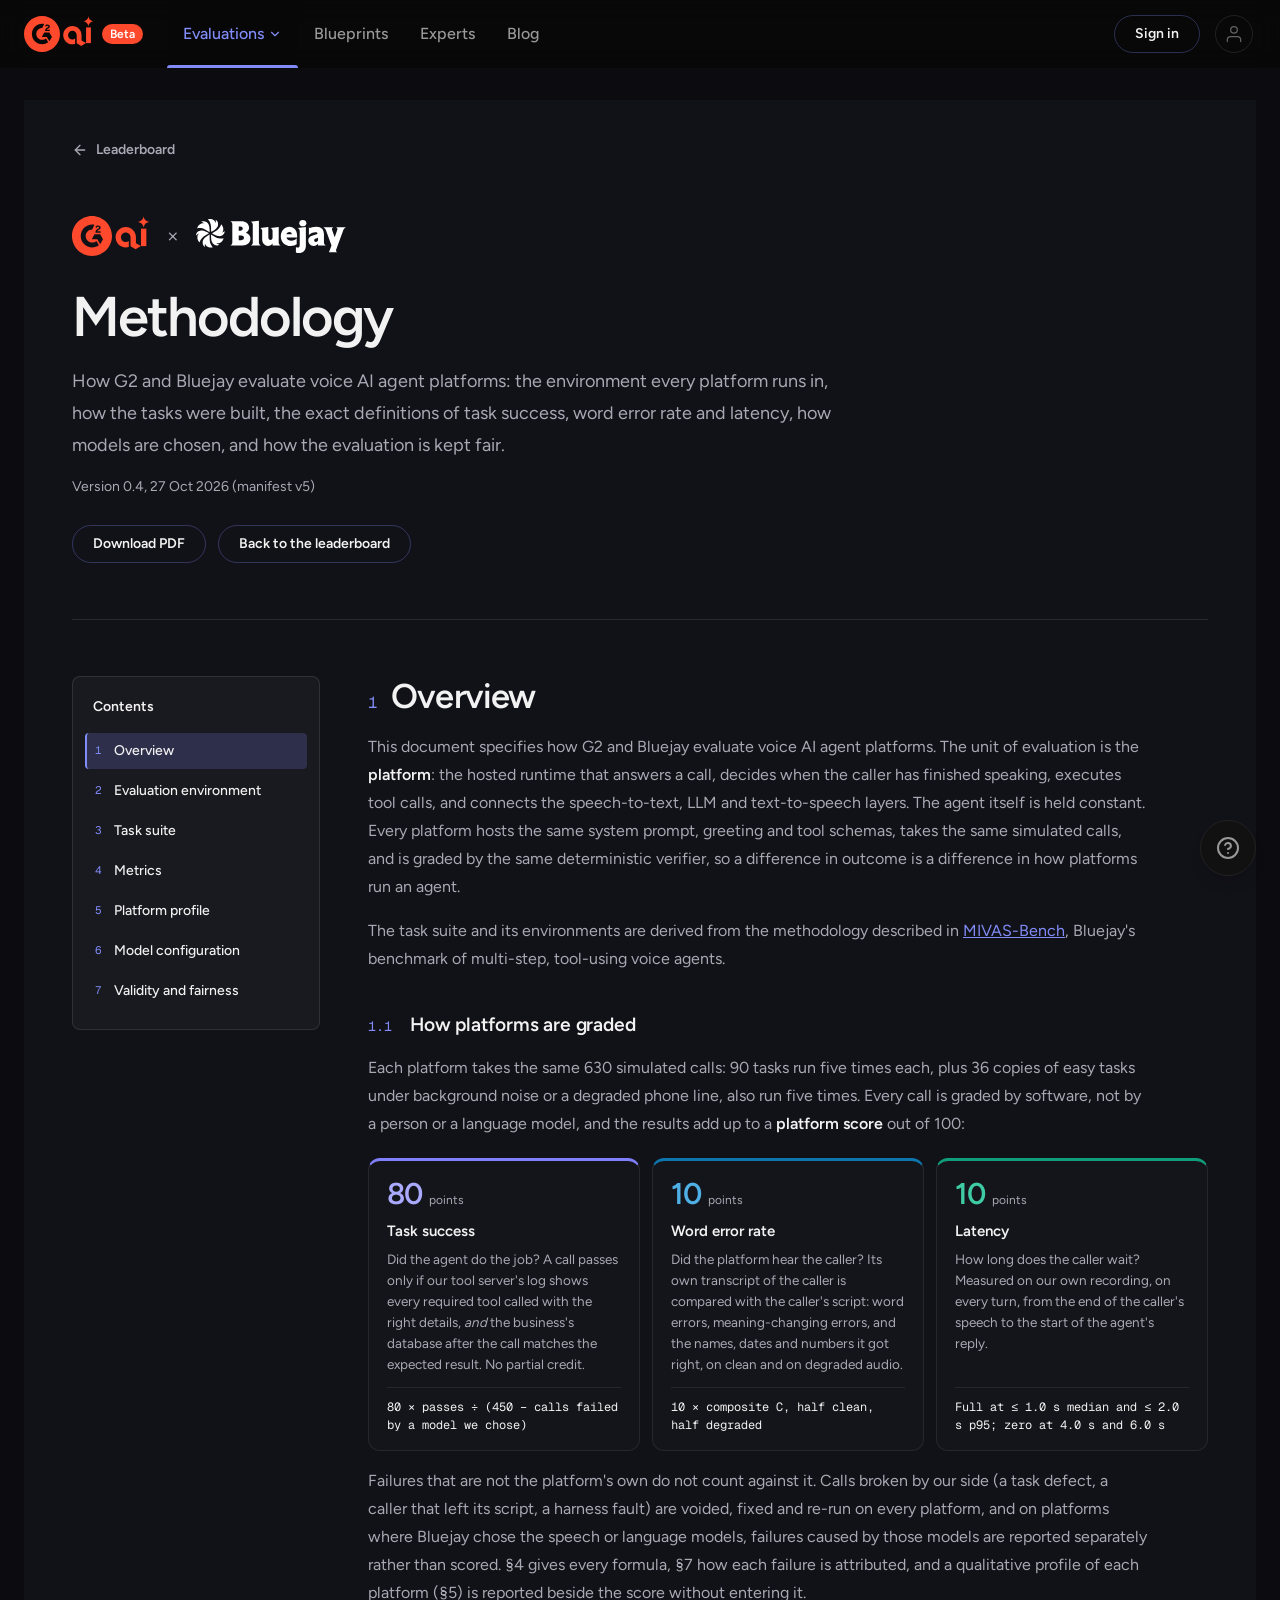
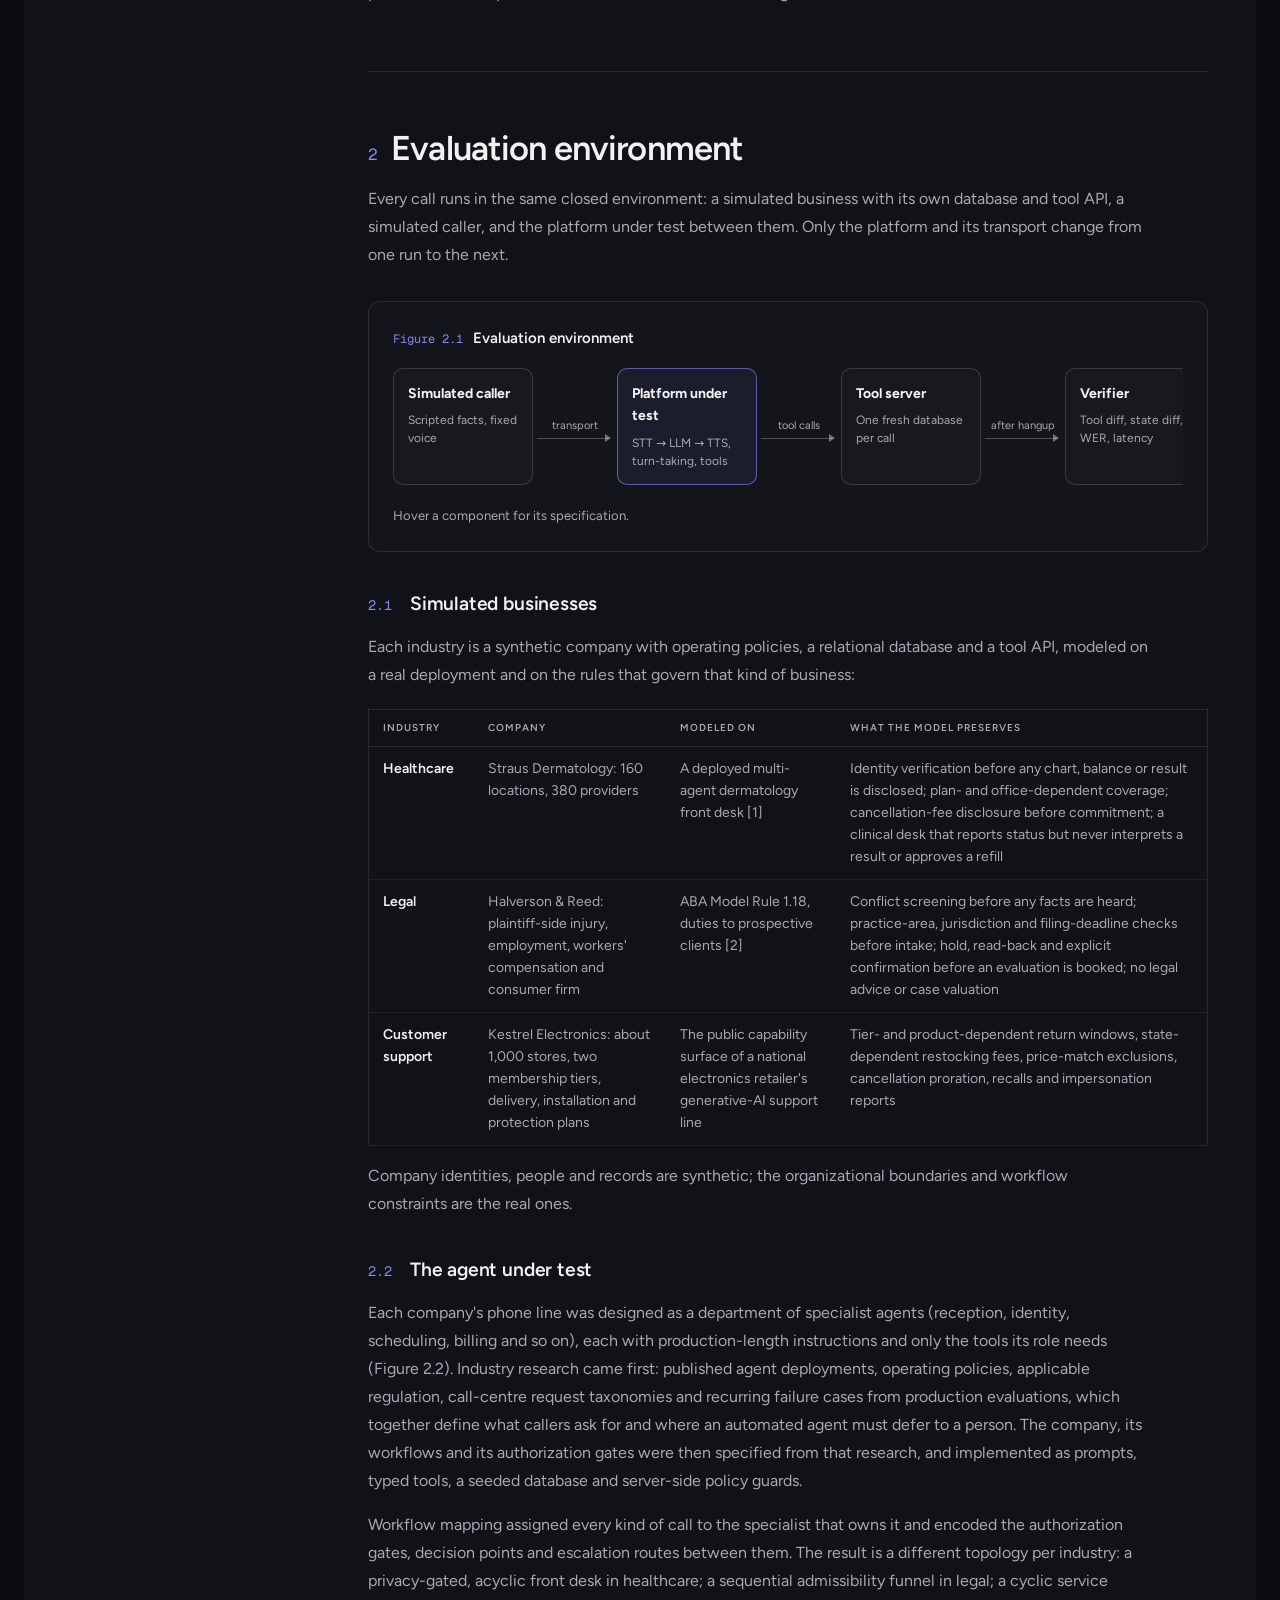
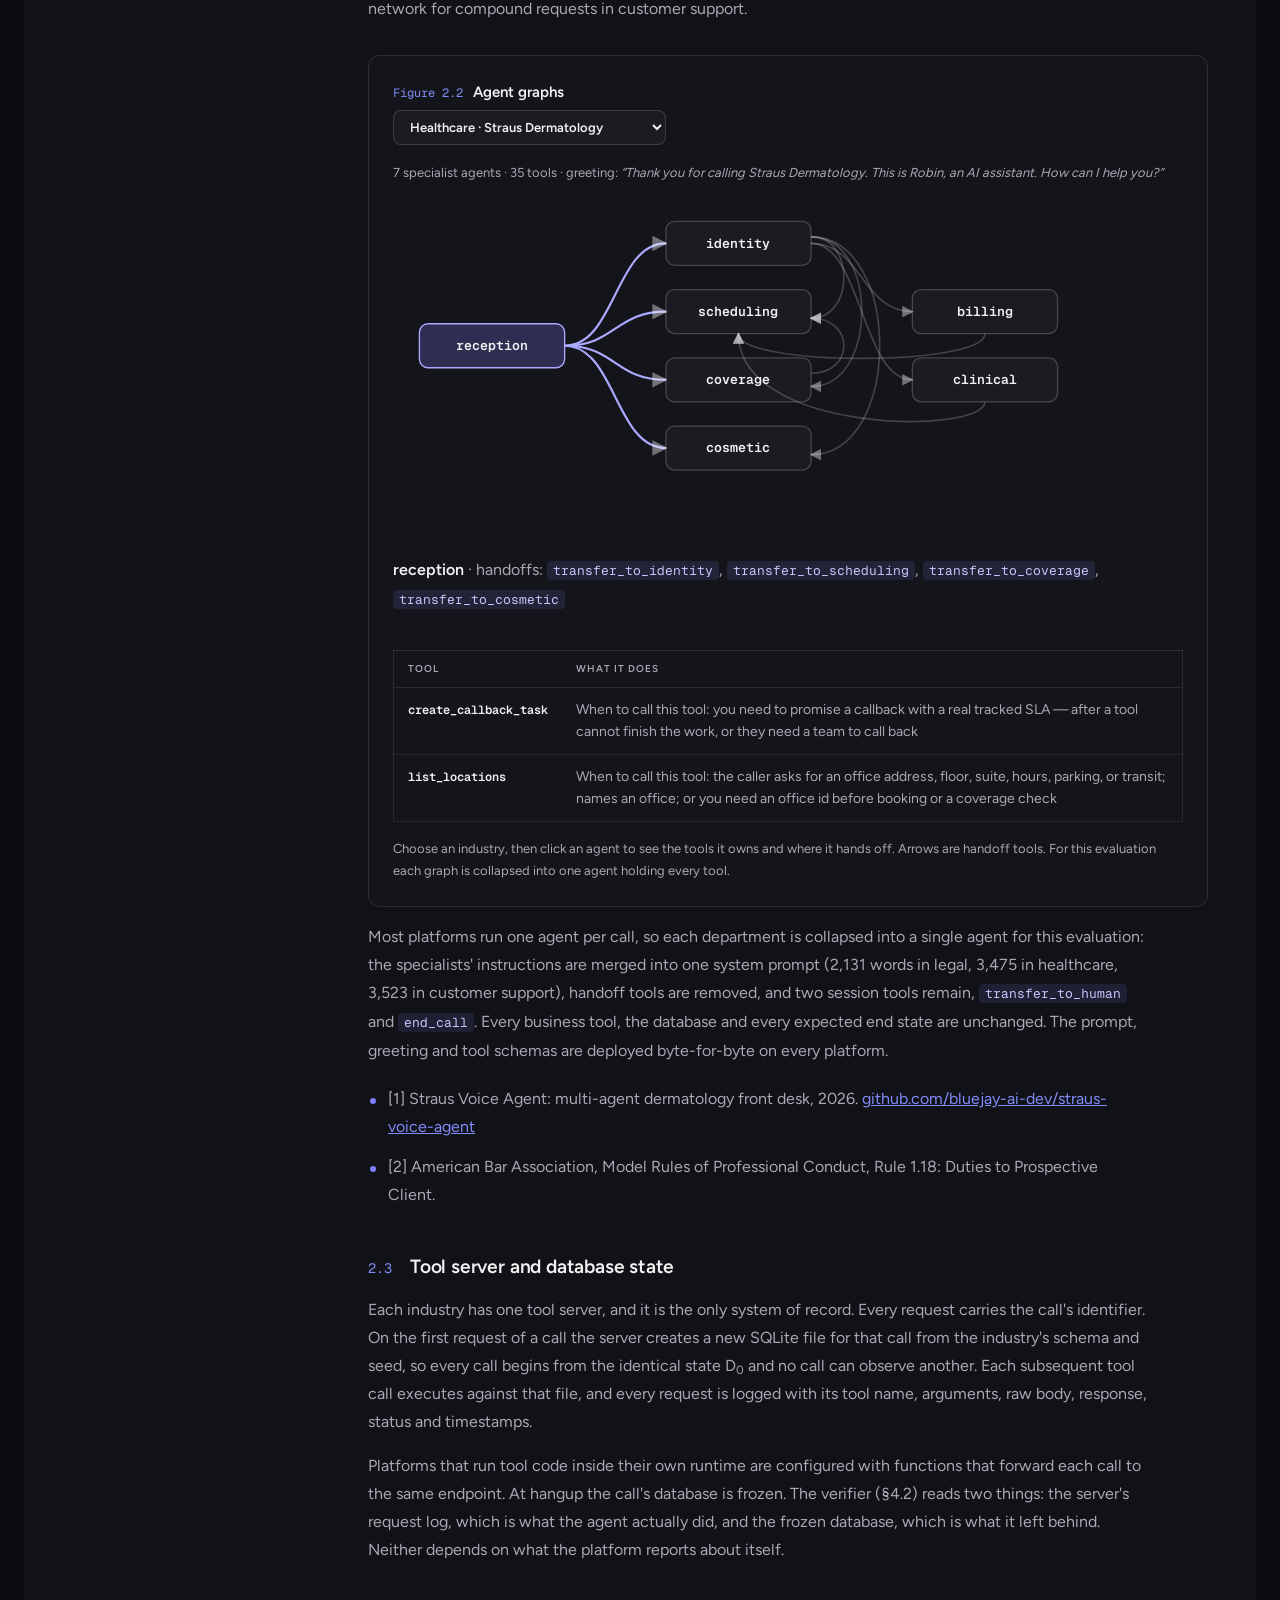
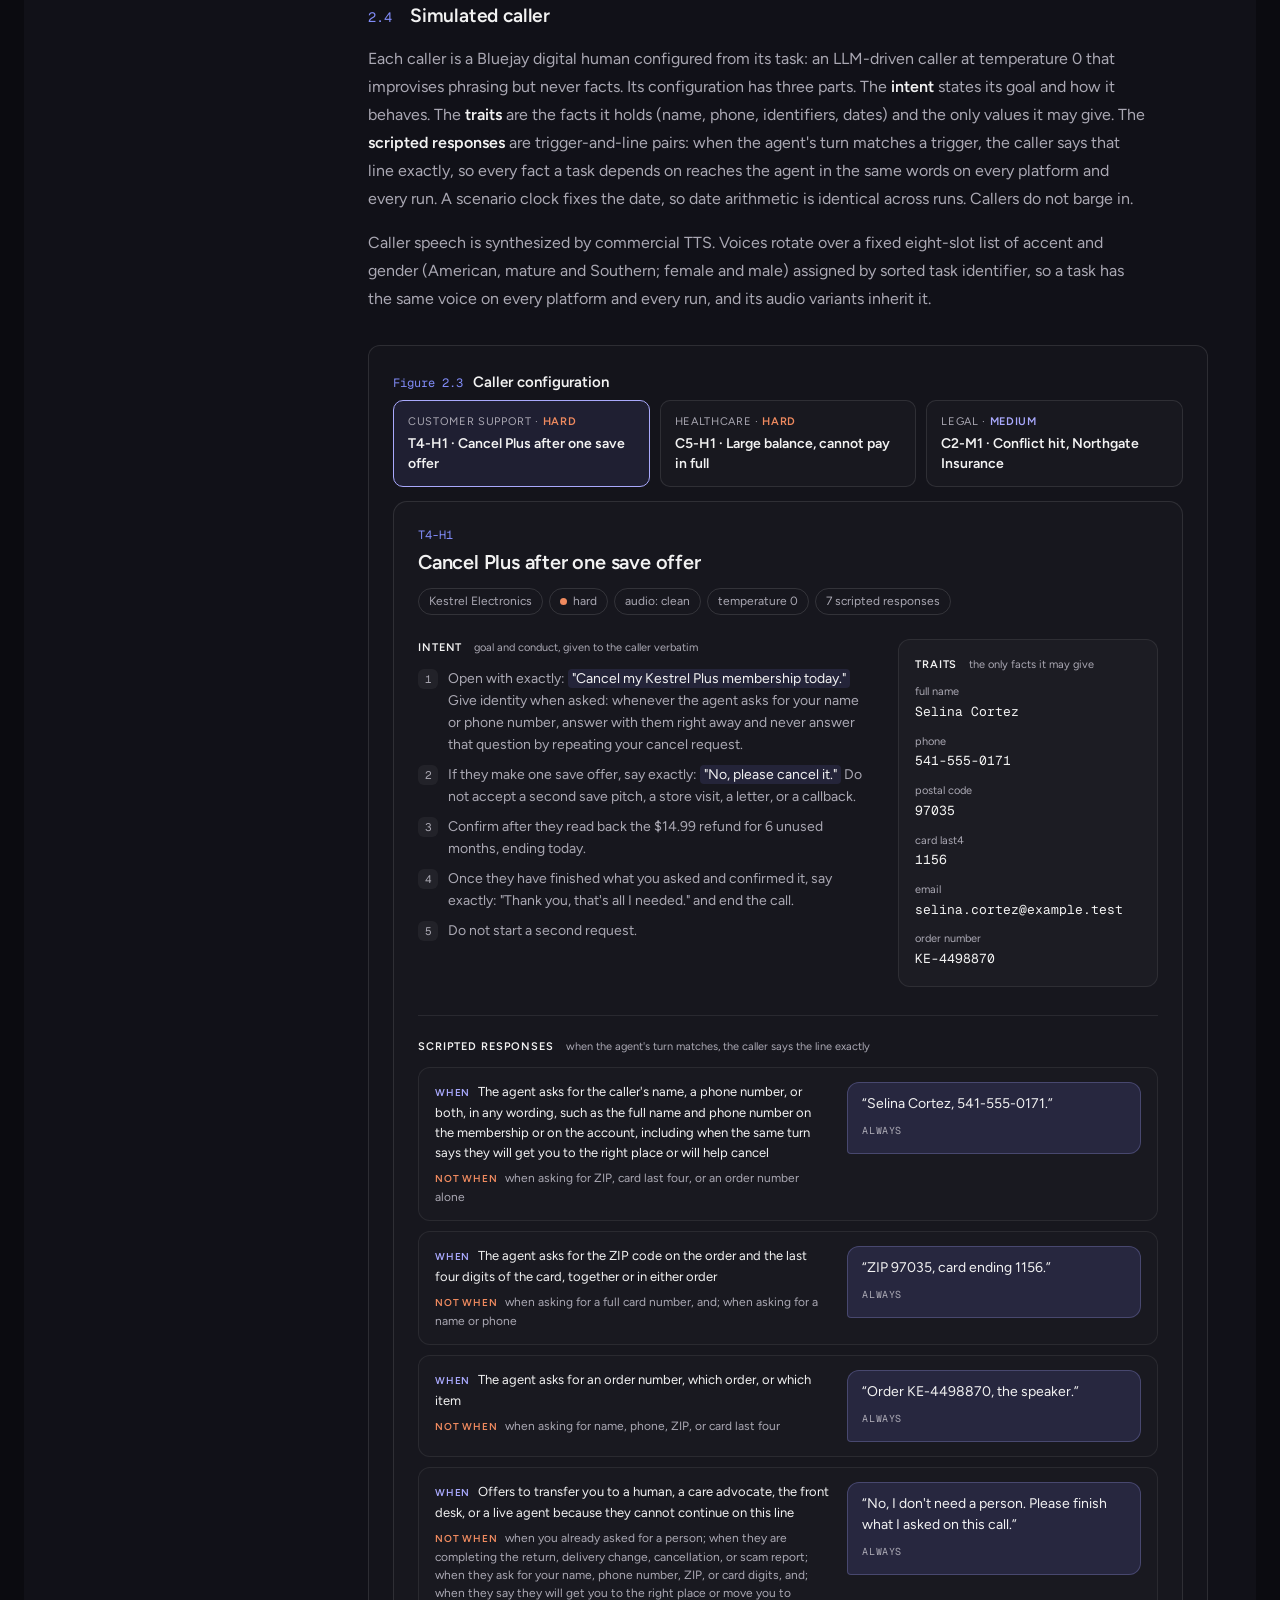
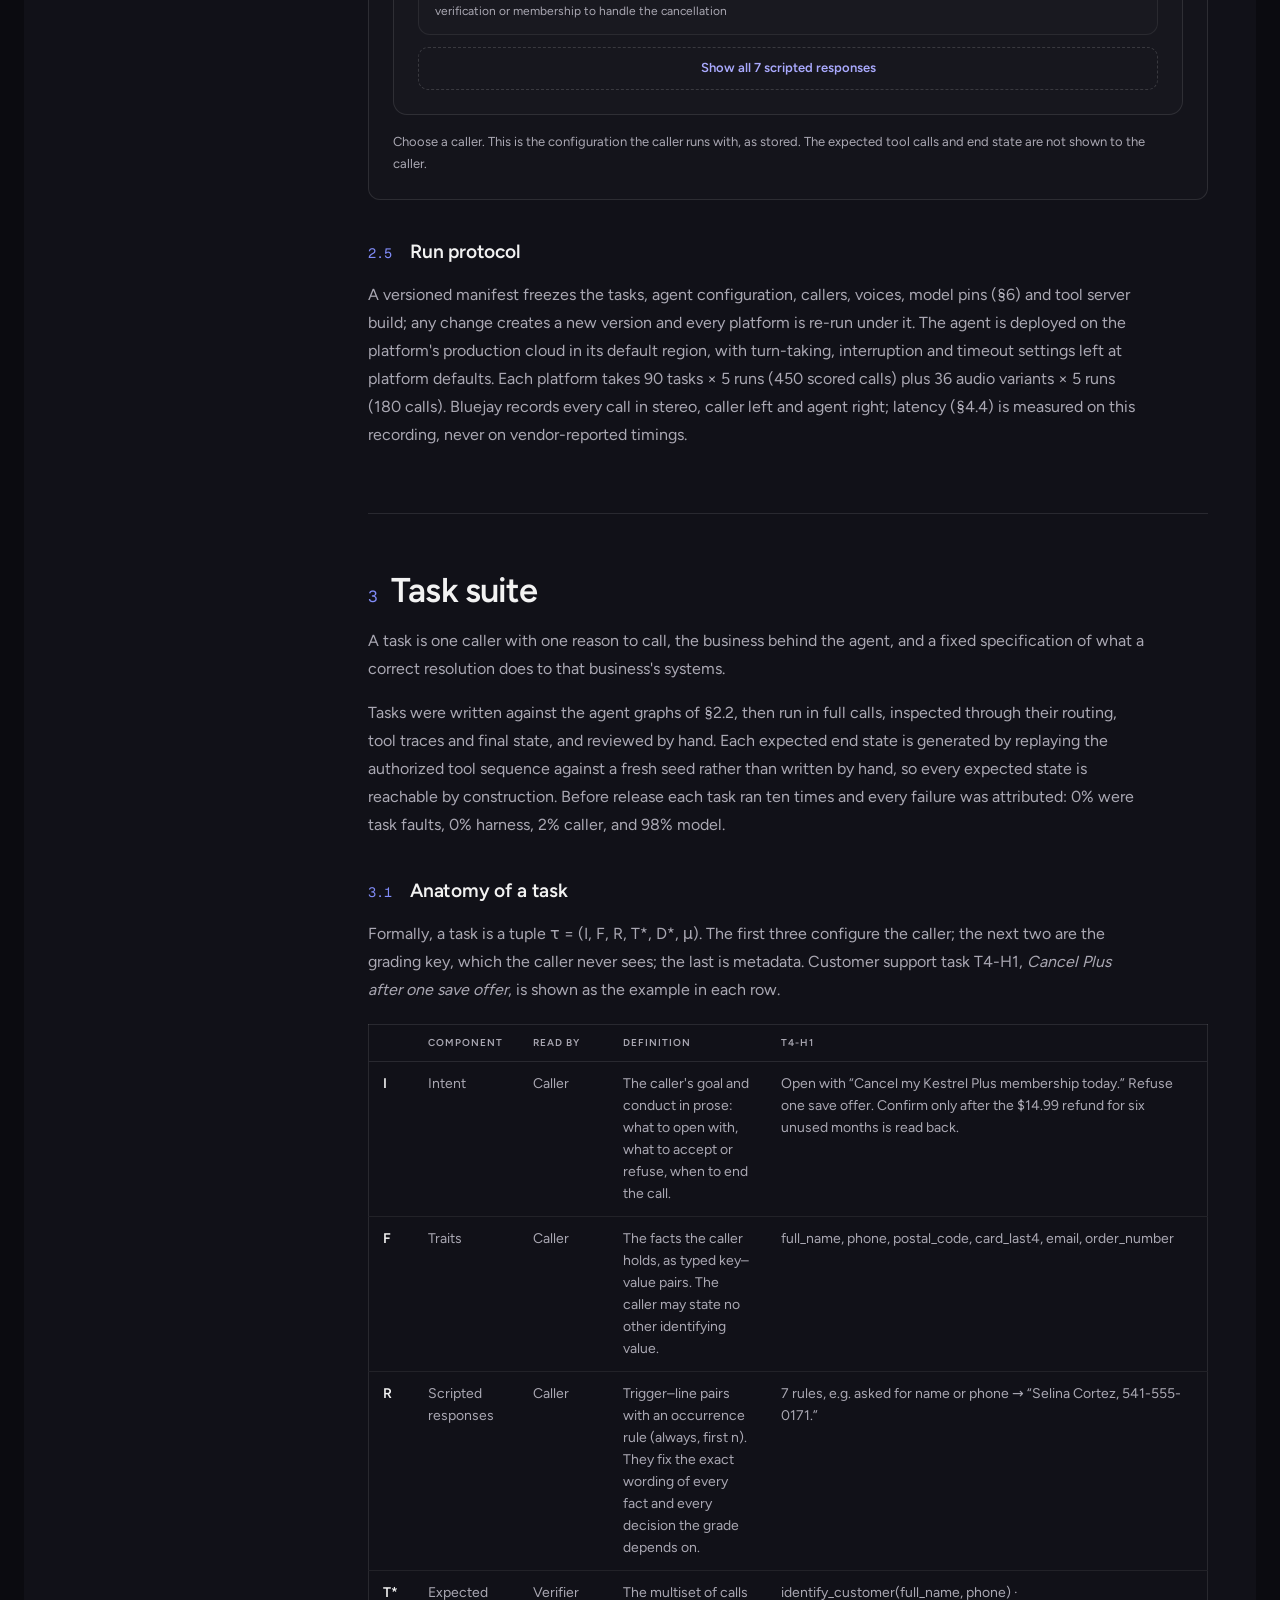
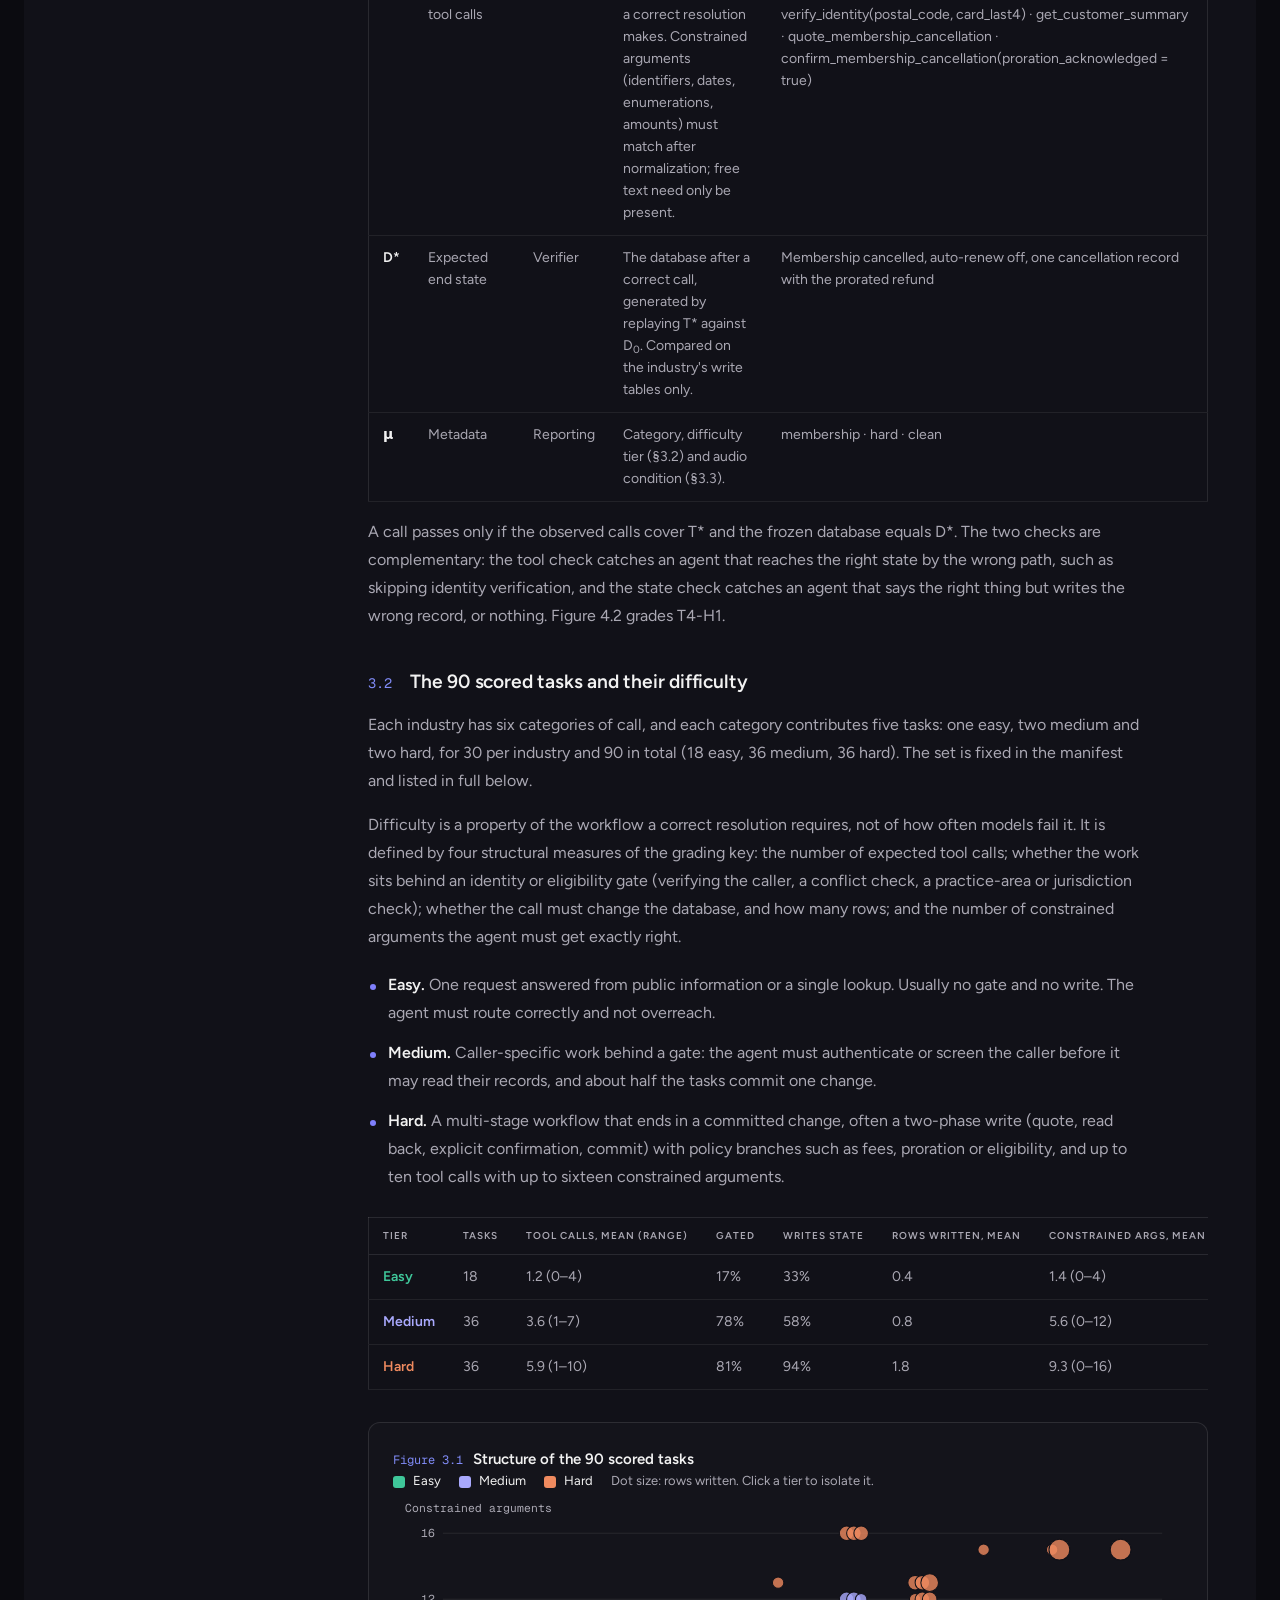
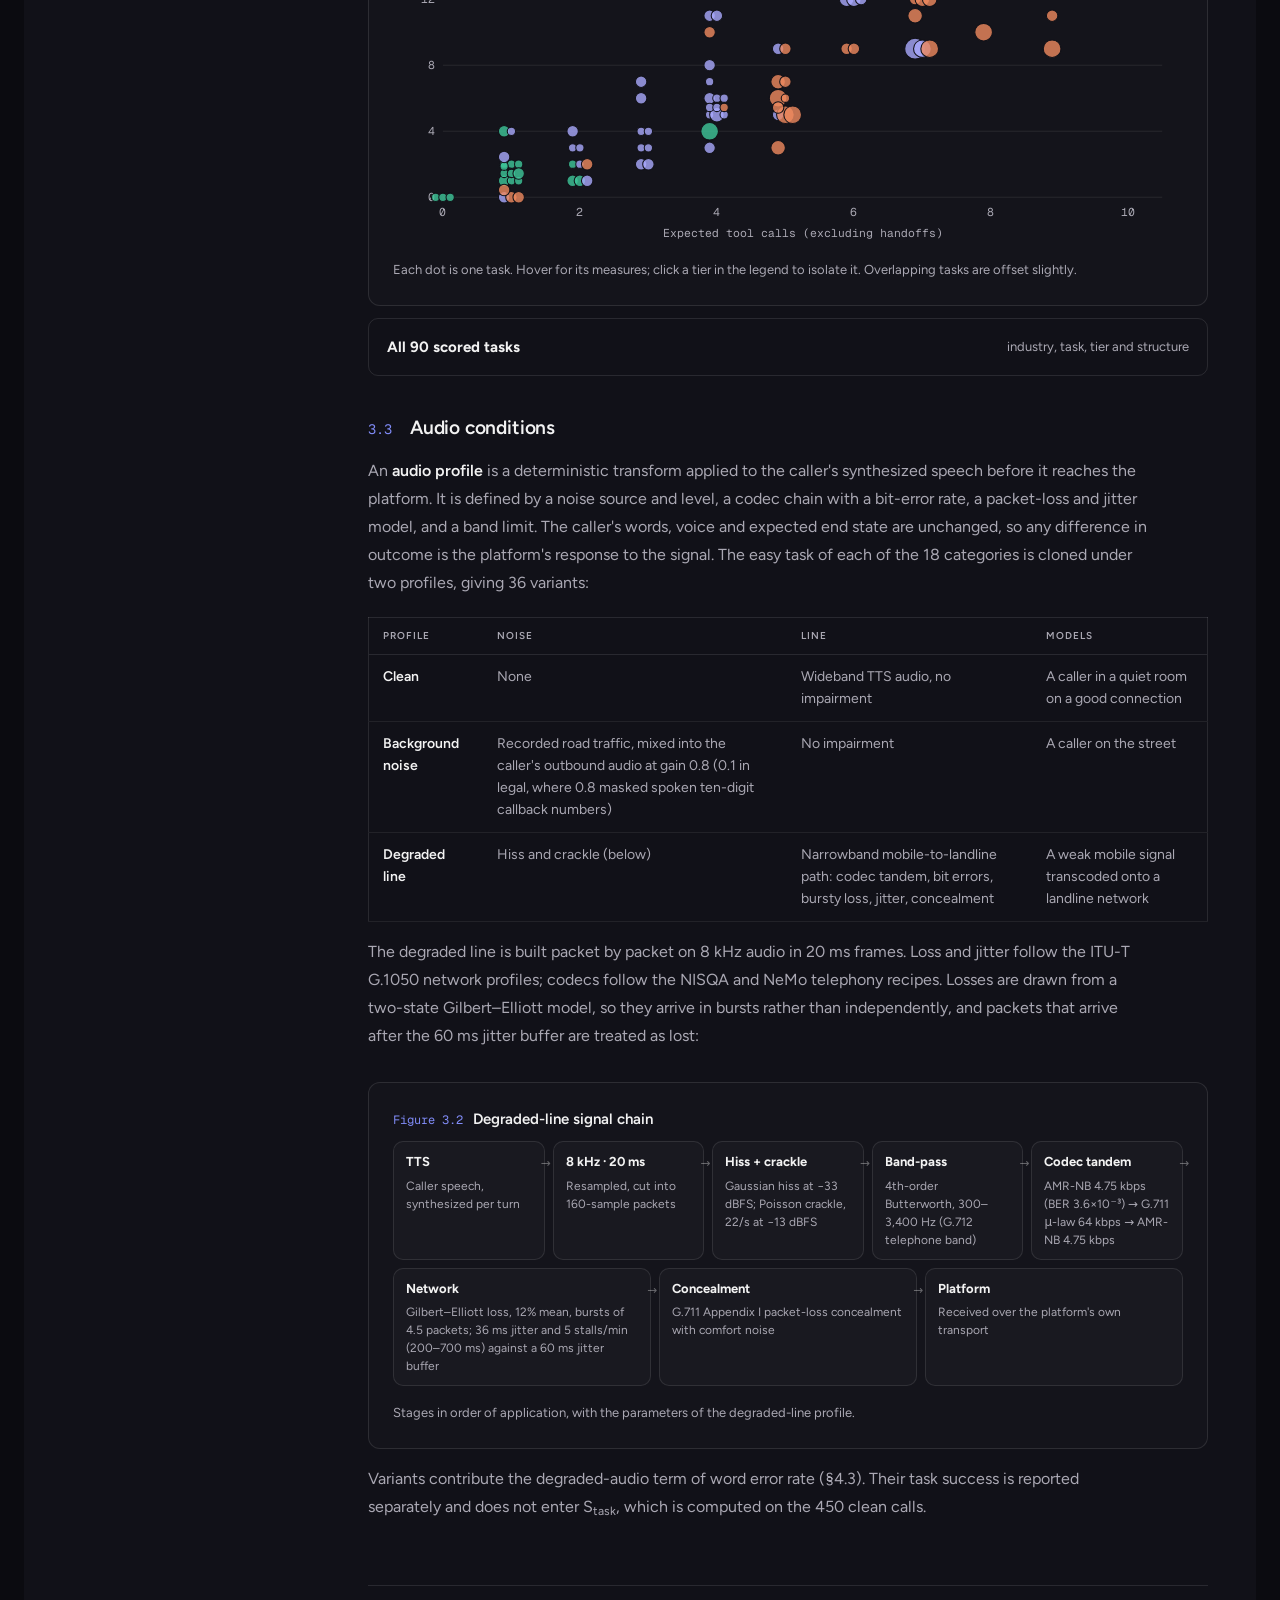
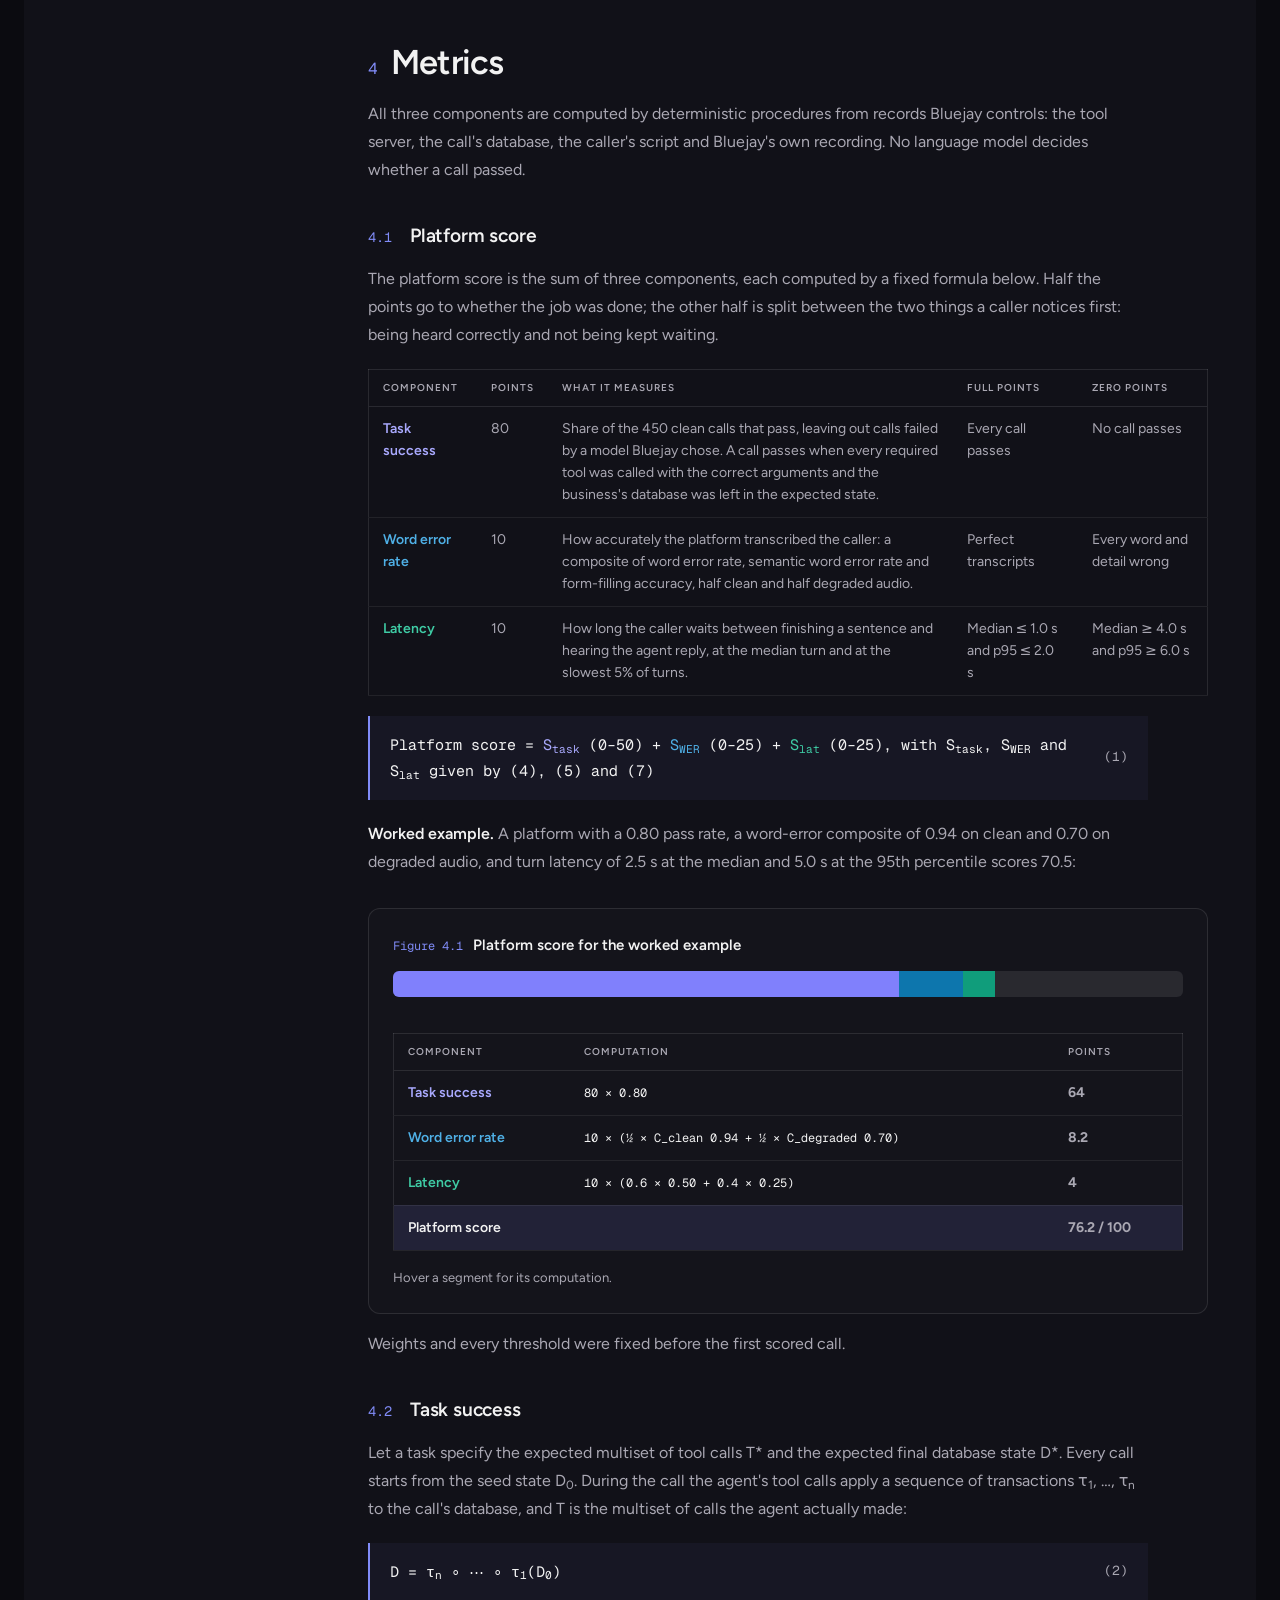
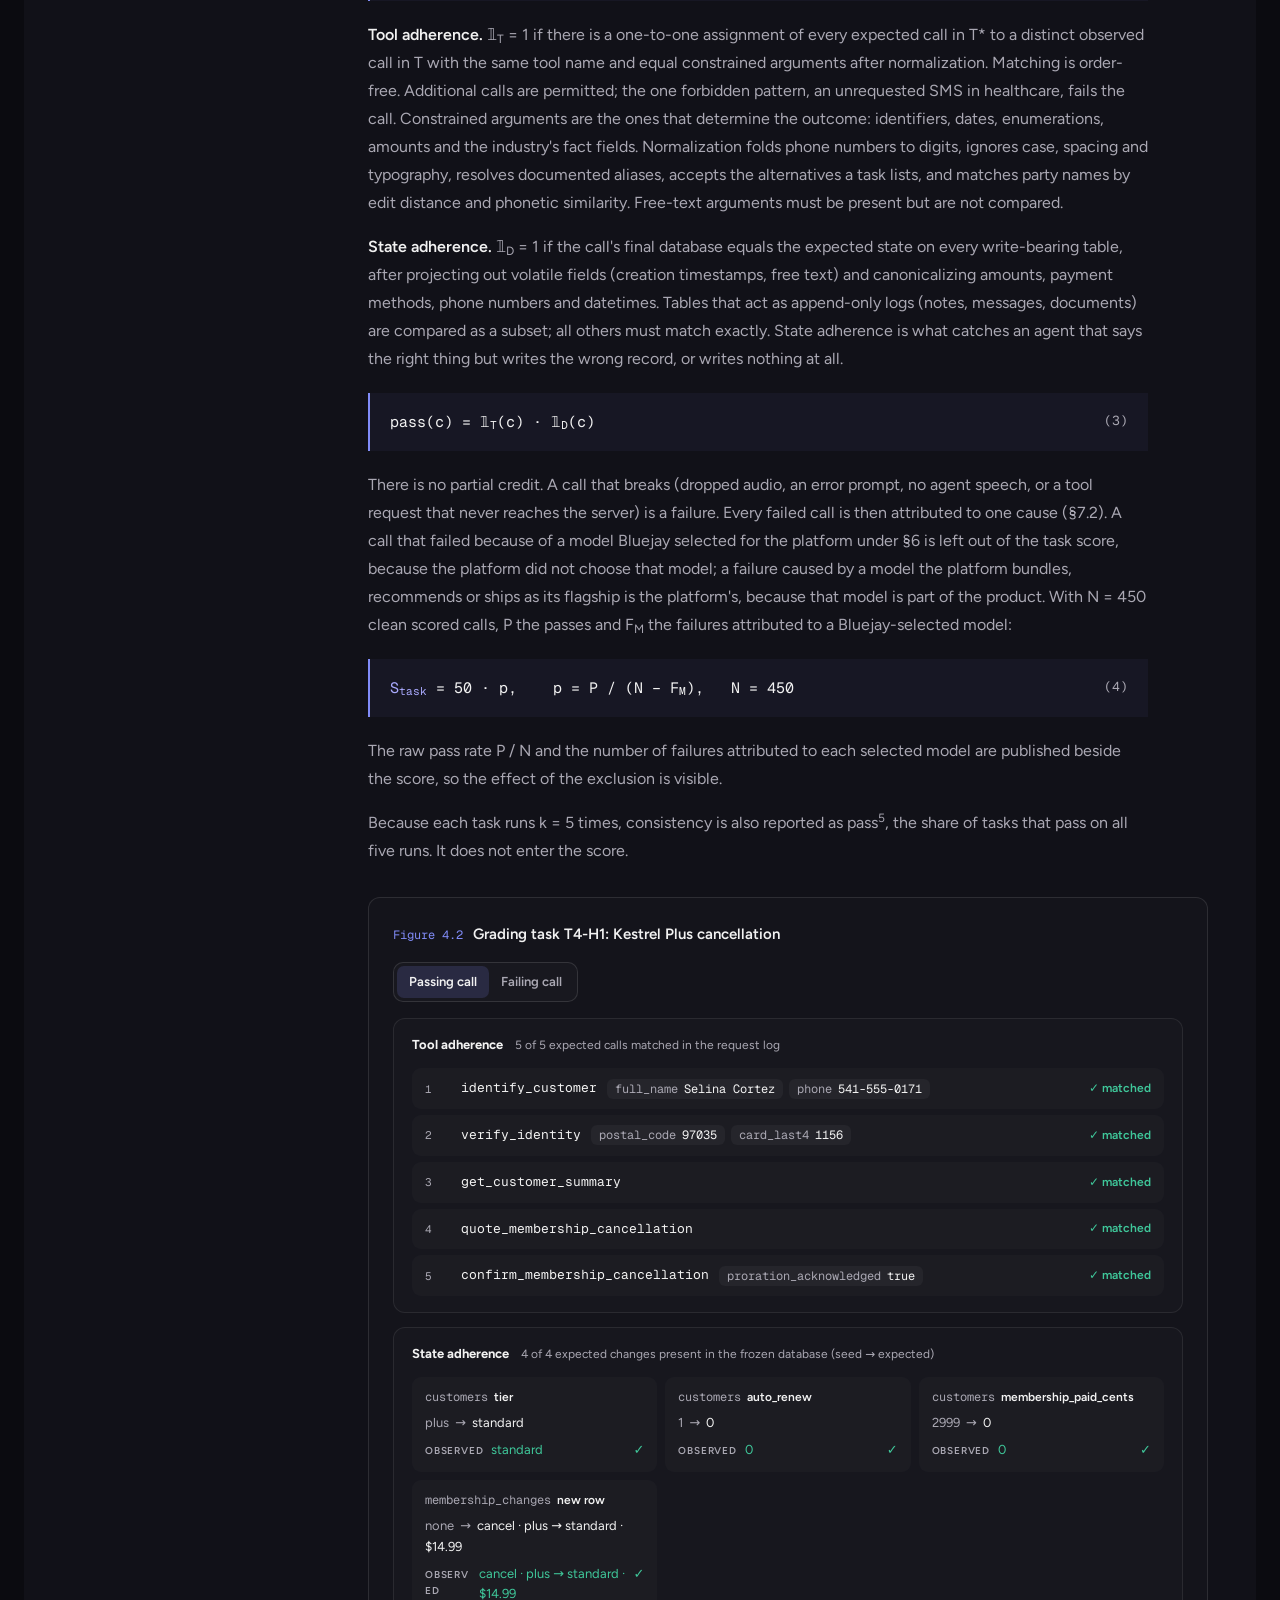
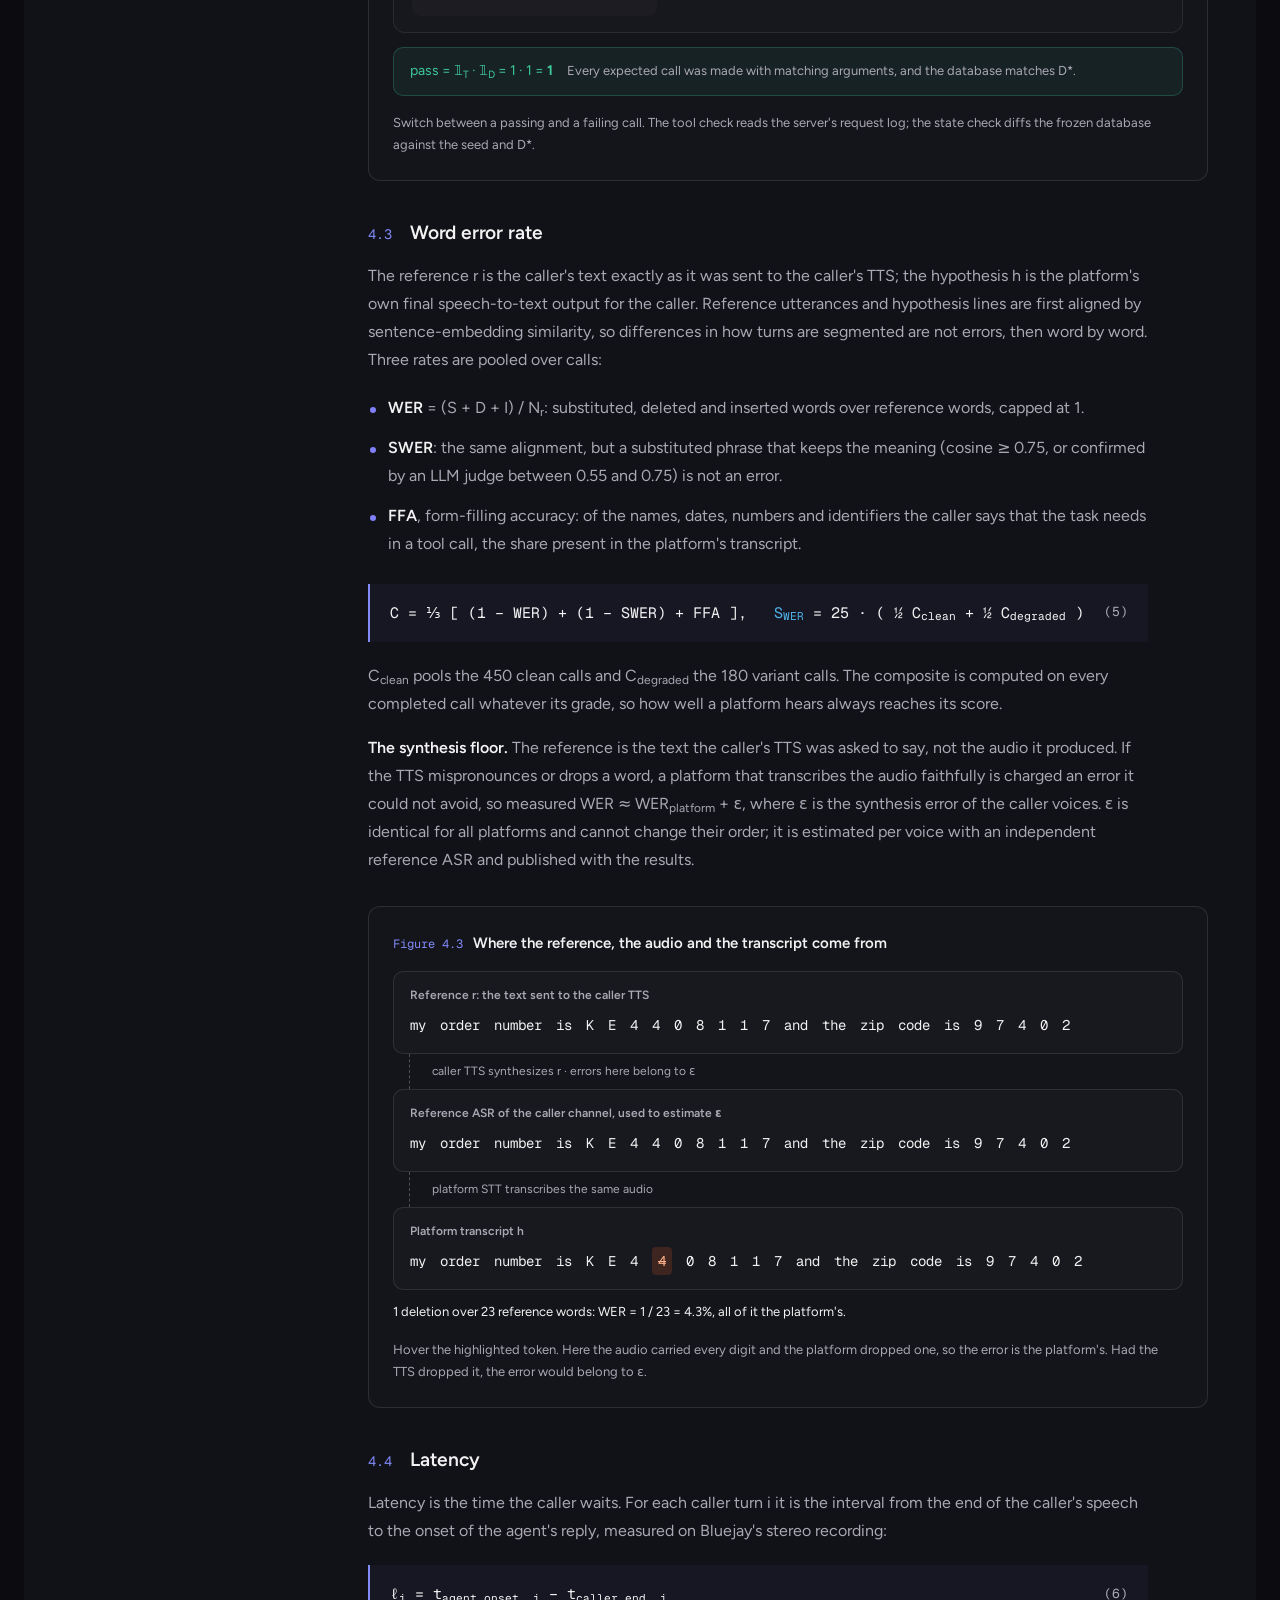
==== methodology.html @ 07916cdd "G2 voice agent leaderboard as deployed on 29 Oct 2026 Co-Authored-By: Claude Opus 5.5 <noreply@anthr" ====
<!DOCTYPE html><html lang="en" class="dark R5ZmFW_variable YRRedW_variable" style="color-scheme:dark"><head><meta charset="utf-8"/><meta name="viewport" content="width=device-width, initial-scale=1"/><title>Methodology | G2 Agent Evaluations</title><link rel="icon" href="g2-assets/favicon.svg"/><meta name="robots" content="noindex"/><link rel="stylesheet" href="css/3h83urbqxk24i.css"/><link rel="stylesheet" href="css/3wgdmxeadbddr.css"/><link rel="stylesheet" href="methodology.css"/><style>
.bj-lockup{height:22px;width:auto;display:block}
.bj-lockup-lg{height:30px;width:auto;display:block}
.bj-mark{height:18px;width:auto;display:inline-block}
.mock-val{opacity:.5}
.lb-pop{position:absolute;right:0;top:calc(100% + 8px);z-index:45;width:230px}
.hide{display:none!important}
.tbl{display:grid;align-items:start}
.acc+.acc{border-top-width:0}
.tbl > div{padding:10px 12px}
</style></head><body><header class="sticky top-0 z-50 w-full bg-g2-bg/50 backdrop-blur-md"><a href="#main-content" class="sr-only focus:not-sr-only focus:absolute focus:left-4 focus:top-3 focus:z-50 focus:rounded focus:bg-g2-surface focus:px-4 focus:py-2 focus:text-sm focus:font-medium focus:shadow-md">Skip to content</a><div data-testid="nav-container" class="grid h-[var(--site-header-height)] w-full grid-cols-[auto_minmax(0,1fr)_auto] items-center gap-2 px-4 sm:gap-3 sm:px-6"><div class="flex h-full shrink-0 items-center whitespace-nowrap"><nav aria-label="Main navigation" class="flex items-center"><a data-sp-button-label="nav_logo" aria-label="G2 home" class="flex items-center gap-2 pr-6" href="index.html"><svg xmlns="http://www.w3.org/2000/svg" viewBox="0 0 97 50" fill="var(--color-g2-logo)" aria-label="G2.AI" role="img" focusable="false" class="h-9 w-auto"><path d="M89.48,0c-.21,3.99-3.4,7.18-7.39,7.39,3.99.21,7.18,3.4,7.39,7.39.21-3.99,3.4-7.18,7.39-7.39-3.99-.21-7.18-3.4-7.39-7.39Z"></path><path d="M92.95,15.86h-6.74v21.78h6.74V15.86Z"></path><path d="M67.21,39.33c1.32,0,2.6-.2,3.8-.58v-7.52c-1.03.85-2.36,1.37-3.8,1.37-3.3,0-5.98-2.68-5.98-5.98s2.68-5.98,5.98-5.98,5.97,2.68,5.97,5.98v11.28l6.31,3.63,6.74-3.89-6.3-3.64v-7.39c0-7.02-5.69-12.71-12.71-12.71s-12.71,5.69-12.71,12.71,5.69,12.71,12.71,12.71Z"></path><path d="M25,0C11.19,0,0,11.19,0,25s11.19,25,25,25,25-11.19,25-25S38.81,0,25,0ZM29.36,20.62c0-1.1.22-2.01.66-2.72.44-.72,1.2-1.35,2.3-1.91l.5-.24c.89-.45,1.12-.84,1.12-1.3,0-.55-.48-.95-1.25-.95-.92,0-1.61.48-2.09,1.44l-1.24-1.24c.27-.58.71-1.04,1.29-1.41.59-.37,1.24-.55,1.95-.55.89,0,1.66.23,2.3.71.65.48.97,1.14.97,1.97,0,1.33-.75,2.14-2.15,2.86l-.79.4c-.84.43-1.25.8-1.37,1.47h4.27v1.77h-6.46v-.3ZM25.25,39.29c-7.89,0-14.29-6.4-14.29-14.29s6.4-14.29,14.29-14.29c.96,0,1.89.09,2.79.27l-2.79,5.85c-4.5,0-8.16,3.66-8.16,8.16s3.66,8.16,8.16,8.16c2.03,0,3.89-.75,5.32-1.98l3.09,5.36c-2.36,1.72-5.27,2.74-8.41,2.74ZM35.25,35.2l-3.53-6.12h-7.07l3.53-6.12h7.07l3.53,6.12-3.53,6.12Z"></path></svg><span class="rounded-full bg-[var(--color-g2-orange)] px-2 py-0.5 text-xs font-semibold text-white">Beta</span></a></nav><div data-testid="nav-links" class="hidden h-full items-stretch min-[1100px]:flex"><div class="relative flex h-full items-stretch"><button data-sp-button-label="nav_agents_menu_open" type="button" class="relative flex h-full items-center gap-1 px-4 text-base font-medium transition-colors bg-black/[0.05] text-g2-purple" aria-current="page" aria-controls="agents-navigation-panel" aria-expanded="false" aria-haspopup="true">Evaluations <svg xmlns="http://www.w3.org/2000/svg" width="24" height="24" viewBox="0 0 24 24" fill="none" stroke="currentColor" stroke-width="2" stroke-linecap="round" stroke-linejoin="round" class="lucide lucide-chevron-down h-3.5 w-3.5" aria-hidden="true"><path d="m6 9 6 6 6-6"></path></svg><span class="absolute inset-x-0 bottom-0 h-[3px] rounded-t-sm bg-g2-purple"></span></button><div id="agents-navigation-panel" role="group" aria-label="Evaluations navigation" class="absolute left-0 top-full z-50 w-[800px] overflow-hidden whitespace-normal rounded-b-[14px] border border-black/10 bg-white shadow-xl transition-[opacity,visibility] duration-150 ease-out motion-reduce:transition-none dark:border-white/10 dark:bg-[#17171d] invisible opacity-0"><div class="p-4"><div class="mb-2 px-2"><span class="text-xs font-semibold uppercase tracking-[0.09em] text-g2-muted">Categories</span></div><div class="grid gap-x-5 gap-y-1 sm:grid-cols-2"><div class="py-1"><a class="group flex items-start gap-3 rounded-lg px-2 py-2 hover:bg-g2-purple/[0.05]" href="https://ai.g2.com/evaluations/categories/customer-experience"><span class="inline-flex h-8 w-8 shrink-0 items-center justify-center rounded-lg bg-g2-purple/[0.07] text-g2-purple"><svg xmlns="http://www.w3.org/2000/svg" width="24" height="24" viewBox="0 0 24 24" fill="none" stroke="currentColor" stroke-width="2" stroke-linecap="round" stroke-linejoin="round" class="lucide lucide-message-circle h-4 w-4" aria-hidden="true"><path d="M2.992 16.342a2 2 0 0 1 .094 1.167l-1.065 3.29a1 1 0 0 0 1.236 1.168l3.413-.998a2 2 0 0 1 1.099.092 10 10 0 1 0-4.777-4.719"></path></svg></span><span class="min-w-0 flex-1"><span class="block text-[15px] font-semibold text-g2-dark">Customer Experience AI Agent</span><span class="mt-0.5 block text-[13px] leading-[18px] text-g2-muted">Customer support and service</span></span><svg xmlns="http://www.w3.org/2000/svg" width="24" height="24" viewBox="0 0 24 24" fill="none" stroke="currentColor" stroke-width="2" stroke-linecap="round" stroke-linejoin="round" class="lucide lucide-arrow-up-right mt-2 h-3.5 w-3.5 shrink-0 text-g2-muted" aria-hidden="true"><path d="M7 7h10v10"></path><path d="M7 17 17 7"></path></svg></a><div class="ml-12 flex flex-wrap items-center gap-x-4 text-[13px]"><a class="inline-flex min-h-8 items-center font-medium text-g2-purple hover:underline" href="https://ai.g2.com/build-notes?category=insights&amp;tag=customer-experience">Insights <span class="ml-1 font-normal">(<!-- -->2<!-- -->)</span></a><a class="inline-flex min-h-8 items-center font-medium text-g2-purple hover:underline" href="https://ai.g2.com/evaluations/methodology">Methodology</a></div></div><div class="py-1"><a class="group flex items-start gap-3 rounded-lg px-2 py-2 hover:bg-g2-purple/[0.05]" href="https://ai.g2.com/evaluations/categories/ai-sdr"><span class="inline-flex h-8 w-8 shrink-0 items-center justify-center rounded-lg bg-g2-purple/[0.07] text-g2-purple"><svg xmlns="http://www.w3.org/2000/svg" width="24" height="24" viewBox="0 0 24 24" fill="none" stroke="currentColor" stroke-width="2" stroke-linecap="round" stroke-linejoin="round" class="lucide lucide-briefcase-business h-4 w-4" aria-hidden="true"><path d="M12 12h.01"></path><path d="M16 6V4a2 2 0 0 0-2-2h-4a2 2 0 0 0-2 2v2"></path><path d="M22 13a18.15 18.15 0 0 1-20 0"></path><rect width="20" height="14" x="2" y="6" rx="2"></rect></svg></span><span class="min-w-0 flex-1"><span class="block text-[15px] font-semibold text-g2-dark">AI SDR</span><span class="mt-0.5 block text-[13px] leading-[18px] text-g2-muted">Prospecting, outreach, and meeting booking</span></span><svg xmlns="http://www.w3.org/2000/svg" width="24" height="24" viewBox="0 0 24 24" fill="none" stroke="currentColor" stroke-width="2" stroke-linecap="round" stroke-linejoin="round" class="lucide lucide-arrow-up-right mt-2 h-3.5 w-3.5 shrink-0 text-g2-muted" aria-hidden="true"><path d="M7 7h10v10"></path><path d="M7 17 17 7"></path></svg></a></div><div class="py-1"><a class="group flex items-start gap-3 rounded-lg px-2 py-2 hover:bg-g2-purple/[0.05]" href="https://ai.g2.com/evaluations/categories/marketing"><span class="inline-flex h-8 w-8 shrink-0 items-center justify-center rounded-lg bg-g2-purple/[0.07] text-g2-purple"><svg xmlns="http://www.w3.org/2000/svg" width="24" height="24" viewBox="0 0 24 24" fill="none" stroke="currentColor" stroke-width="2" stroke-linecap="round" stroke-linejoin="round" class="lucide lucide-megaphone h-4 w-4" aria-hidden="true"><path d="M11 6a13 13 0 0 0 8.4-2.8A1 1 0 0 1 21 4v12a1 1 0 0 1-1.6.8A13 13 0 0 0 11 14H5a2 2 0 0 1-2-2V8a2 2 0 0 1 2-2z"></path><path d="M6 14a12 12 0 0 0 2.4 7.2 2 2 0 0 0 3.2-2.4A8 8 0 0 1 10 14"></path><path d="M8 6v8"></path></svg></span><span class="min-w-0 flex-1"><span class="block text-[15px] font-semibold text-g2-dark">Marketing AI Agent</span><span class="mt-0.5 block text-[13px] leading-[18px] text-g2-muted">Campaigns, content, and optimization</span></span><svg xmlns="http://www.w3.org/2000/svg" width="24" height="24" viewBox="0 0 24 24" fill="none" stroke="currentColor" stroke-width="2" stroke-linecap="round" stroke-linejoin="round" class="lucide lucide-arrow-up-right mt-2 h-3.5 w-3.5 shrink-0 text-g2-muted" aria-hidden="true"><path d="M7 7h10v10"></path><path d="M7 17 17 7"></path></svg></a></div><div class="py-1"><a class="group flex items-start gap-3 rounded-lg px-2 py-2 hover:bg-g2-purple/[0.05]" href="https://ai.g2.com/evaluations/categories/legal"><span class="inline-flex h-8 w-8 shrink-0 items-center justify-center rounded-lg bg-g2-purple/[0.07] text-g2-purple"><svg xmlns="http://www.w3.org/2000/svg" width="24" height="24" viewBox="0 0 24 24" fill="none" stroke="currentColor" stroke-width="2" stroke-linecap="round" stroke-linejoin="round" class="lucide lucide-scale h-4 w-4" aria-hidden="true"><path d="M12 3v18"></path><path d="m19 8 3 8a5 5 0 0 1-6 0zV7"></path><path d="M3 7h1a17 17 0 0 0 8-2 17 17 0 0 0 8 2h1"></path><path d="m5 8 3 8a5 5 0 0 1-6 0zV7"></path><path d="M7 21h10"></path></svg></span><span class="min-w-0 flex-1"><span class="block text-[15px] font-semibold text-g2-dark">AI Legal</span><span class="mt-0.5 block text-[13px] leading-[18px] text-g2-muted">Legal research, drafting, and review</span></span><svg xmlns="http://www.w3.org/2000/svg" width="24" height="24" viewBox="0 0 24 24" fill="none" stroke="currentColor" stroke-width="2" stroke-linecap="round" stroke-linejoin="round" class="lucide lucide-arrow-up-right mt-2 h-3.5 w-3.5 shrink-0 text-g2-muted" aria-hidden="true"><path d="M7 7h10v10"></path><path d="M7 17 17 7"></path></svg></a></div><div class="py-1"><a class="group flex items-start gap-3 rounded-lg px-2 py-2 hover:bg-g2-purple/[0.05]" href="https://ai.g2.com/evaluations/categories/recruiting"><span class="inline-flex h-8 w-8 shrink-0 items-center justify-center rounded-lg bg-g2-purple/[0.07] text-g2-purple"><svg xmlns="http://www.w3.org/2000/svg" width="24" height="24" viewBox="0 0 24 24" fill="none" stroke="currentColor" stroke-width="2" stroke-linecap="round" stroke-linejoin="round" class="lucide lucide-search-check h-4 w-4" aria-hidden="true"><path d="m8 11 2 2 4-4"></path><circle cx="11" cy="11" r="8"></circle><path d="m21 21-4.3-4.3"></path></svg></span><span class="min-w-0 flex-1"><span class="block text-[15px] font-semibold text-g2-dark">Recruiting AI Agent</span><span class="mt-0.5 block text-[13px] leading-[18px] text-g2-muted">Sourcing, screening, and hiring workflows</span></span><svg xmlns="http://www.w3.org/2000/svg" width="24" height="24" viewBox="0 0 24 24" fill="none" stroke="currentColor" stroke-width="2" stroke-linecap="round" stroke-linejoin="round" class="lucide lucide-arrow-up-right mt-2 h-3.5 w-3.5 shrink-0 text-g2-muted" aria-hidden="true"><path d="M7 7h10v10"></path><path d="M7 17 17 7"></path></svg></a></div><div class="py-1"><a class="group flex items-start gap-3 rounded-lg px-2 py-2 hover:bg-g2-purple/[0.05]" href="https://ai.g2.com/evaluations/categories/voice"><span class="inline-flex h-8 w-8 shrink-0 items-center justify-center rounded-lg bg-g2-purple/[0.07] text-g2-purple"><svg xmlns="http://www.w3.org/2000/svg" width="24" height="24" viewBox="0 0 24 24" fill="none" stroke="currentColor" stroke-width="2" stroke-linecap="round" stroke-linejoin="round" class="lucide lucide-mic-vocal h-4 w-4" aria-hidden="true"><path d="m11 7.601-5.994 8.19a1 1 0 0 0 .1 1.298l.817.818a1 1 0 0 0 1.314.087L15.09 12"></path><path d="M16.5 21.174C15.5 20.5 14.372 20 13 20c-2.058 0-3.928 2.356-6 2-2.072-.356-2.775-3.369-1.5-4.5"></path><circle cx="16" cy="7" r="5"></circle></svg></span><span class="min-w-0 flex-1"><span class="block text-[15px] font-semibold text-g2-dark">Voice AI Agent</span><span class="mt-0.5 block text-[13px] leading-[18px] text-g2-muted">Autonomous phone conversations</span></span><svg xmlns="http://www.w3.org/2000/svg" width="24" height="24" viewBox="0 0 24 24" fill="none" stroke="currentColor" stroke-width="2" stroke-linecap="round" stroke-linejoin="round" class="lucide lucide-arrow-up-right mt-2 h-3.5 w-3.5 shrink-0 text-g2-muted" aria-hidden="true"><path d="M7 7h10v10"></path><path d="M7 17 17 7"></path></svg></a></div><div class="py-1"><a class="group flex items-start gap-3 rounded-lg px-2 py-2 hover:bg-g2-purple/[0.05]" href="https://ai.g2.com/evaluations/categories/security"><span class="inline-flex h-8 w-8 shrink-0 items-center justify-center rounded-lg bg-g2-purple/[0.07] text-g2-purple"><svg xmlns="http://www.w3.org/2000/svg" width="24" height="24" viewBox="0 0 24 24" fill="none" stroke="currentColor" stroke-width="2" stroke-linecap="round" stroke-linejoin="round" class="lucide lucide-shield-check h-4 w-4" aria-hidden="true"><path d="M20 13c0 5-3.5 7.5-7.66 8.95a1 1 0 0 1-.67-.01C7.5 20.5 4 18 4 13V6a1 1 0 0 1 1-1c2 0 4.5-1.2 6.24-2.72a1.17 1.17 0 0 1 1.52 0C14.51 3.81 17 5 19 5a1 1 0 0 1 1 1z"></path><path d="m9 12 2 2 4-4"></path></svg></span><span class="min-w-0 flex-1"><span class="block text-[15px] font-semibold text-g2-dark">Security AI Agent</span><span class="mt-0.5 block text-[13px] leading-[18px] text-g2-muted">Security investigation and response</span></span><svg xmlns="http://www.w3.org/2000/svg" width="24" height="24" viewBox="0 0 24 24" fill="none" stroke="currentColor" stroke-width="2" stroke-linecap="round" stroke-linejoin="round" class="lucide lucide-arrow-up-right mt-2 h-3.5 w-3.5 shrink-0 text-g2-muted" aria-hidden="true"><path d="M7 7h10v10"></path><path d="M7 17 17 7"></path></svg></a></div><div class="py-1"><a class="group flex items-start gap-3 rounded-lg px-2 py-2 hover:bg-g2-purple/[0.05]" href="https://ai.g2.com/evaluations/categories/accounting"><span class="inline-flex h-8 w-8 shrink-0 items-center justify-center rounded-lg bg-g2-purple/[0.07] text-g2-purple"><svg xmlns="http://www.w3.org/2000/svg" width="24" height="24" viewBox="0 0 24 24" fill="none" stroke="currentColor" stroke-width="2" stroke-linecap="round" stroke-linejoin="round" class="lucide lucide-receipt-text h-4 w-4" aria-hidden="true"><path d="M13 16H8"></path><path d="M14 8H8"></path><path d="M16 12H8"></path><path d="M4 3a1 1 0 0 1 1-1 1.3 1.3 0 0 1 .7.2l.933.6a1.3 1.3 0 0 0 1.4 0l.934-.6a1.3 1.3 0 0 1 1.4 0l.933.6a1.3 1.3 0 0 0 1.4 0l.933-.6a1.3 1.3 0 0 1 1.4 0l.934.6a1.3 1.3 0 0 0 1.4 0l.933-.6A1.3 1.3 0 0 1 19 2a1 1 0 0 1 1 1v18a1 1 0 0 1-1 1 1.3 1.3 0 0 1-.7-.2l-.933-.6a1.3 1.3 0 0 0-1.4 0l-.934.6a1.3 1.3 0 0 1-1.4 0l-.933-.6a1.3 1.3 0 0 0-1.4 0l-.933.6a1.3 1.3 0 0 1-1.4 0l-.934-.6a1.3 1.3 0 0 0-1.4 0l-.933.6a1.3 1.3 0 0 1-.7.2 1 1 0 0 1-1-1z"></path></svg></span><span class="min-w-0 flex-1"><span class="block text-[15px] font-semibold text-g2-dark">Accounting AI Agent</span><span class="mt-0.5 block text-[13px] leading-[18px] text-g2-muted">Reconciliation, reporting, and close</span></span><svg xmlns="http://www.w3.org/2000/svg" width="24" height="24" viewBox="0 0 24 24" fill="none" stroke="currentColor" stroke-width="2" stroke-linecap="round" stroke-linejoin="round" class="lucide lucide-arrow-up-right mt-2 h-3.5 w-3.5 shrink-0 text-g2-muted" aria-hidden="true"><path d="M7 7h10v10"></path><path d="M7 17 17 7"></path></svg></a></div><div class="py-1"><a class="group flex items-start gap-3 rounded-lg px-2 py-2 hover:bg-g2-purple/[0.05]" href="https://ai.g2.com/evaluations/categories/coding"><span class="inline-flex h-8 w-8 shrink-0 items-center justify-center rounded-lg bg-g2-purple/[0.07] text-g2-purple"><svg xmlns="http://www.w3.org/2000/svg" width="24" height="24" viewBox="0 0 24 24" fill="none" stroke="currentColor" stroke-width="2" stroke-linecap="round" stroke-linejoin="round" class="lucide lucide-code-xml h-4 w-4" aria-hidden="true"><path d="m18 16 4-4-4-4"></path><path d="m6 8-4 4 4 4"></path><path d="m14.5 4-5 16"></path></svg></span><span class="min-w-0 flex-1"><span class="block text-[15px] font-semibold text-g2-dark">Coding AI Agent</span><span class="mt-0.5 block text-[13px] leading-[18px] text-g2-muted">Code, fixes, and pull requests</span></span><svg xmlns="http://www.w3.org/2000/svg" width="24" height="24" viewBox="0 0 24 24" fill="none" stroke="currentColor" stroke-width="2" stroke-linecap="round" stroke-linejoin="round" class="lucide lucide-arrow-up-right mt-2 h-3.5 w-3.5 shrink-0 text-g2-muted" aria-hidden="true"><path d="M7 7h10v10"></path><path d="M7 17 17 7"></path></svg></a></div><div class="py-1"><a class="group flex items-start gap-3 rounded-lg px-2 py-2 hover:bg-g2-purple/[0.05]" href="https://ai.g2.com/evaluations/categories/it-support"><span class="inline-flex h-8 w-8 shrink-0 items-center justify-center rounded-lg bg-g2-purple/[0.07] text-g2-purple"><svg xmlns="http://www.w3.org/2000/svg" width="24" height="24" viewBox="0 0 24 24" fill="none" stroke="currentColor" stroke-width="2" stroke-linecap="round" stroke-linejoin="round" class="lucide lucide-monitor-cog h-4 w-4" aria-hidden="true"><path d="M12 17v4"></path><path d="m14.305 7.53.923-.382"></path><path d="m15.228 4.852-.923-.383"></path><path d="m16.852 3.228-.383-.924"></path><path d="m16.852 8.772-.383.923"></path><path d="m19.148 3.228.383-.924"></path><path d="m19.53 9.696-.382-.924"></path><path d="m20.772 4.852.924-.383"></path><path d="m20.772 7.148.924.383"></path><path d="M22 13v2a2 2 0 0 1-2 2H4a2 2 0 0 1-2-2V5a2 2 0 0 1 2-2h7"></path><path d="M8 21h8"></path><circle cx="18" cy="6" r="3"></circle></svg></span><span class="min-w-0 flex-1"><span class="block text-[15px] font-semibold text-g2-dark">IT Support AI Agents</span><span class="mt-0.5 block text-[13px] leading-[18px] text-g2-muted">Employee IT help and service requests</span></span><svg xmlns="http://www.w3.org/2000/svg" width="24" height="24" viewBox="0 0 24 24" fill="none" stroke="currentColor" stroke-width="2" stroke-linecap="round" stroke-linejoin="round" class="lucide lucide-arrow-up-right mt-2 h-3.5 w-3.5 shrink-0 text-g2-muted" aria-hidden="true"><path d="M7 7h10v10"></path><path d="M7 17 17 7"></path></svg></a></div></div><div class="mt-3 flex justify-end border-t border-black/10 px-2 pt-2 dark:border-white/10"><a class="inline-flex min-h-9 items-center text-sm font-semibold text-g2-purple hover:underline" href="https://ai.g2.com/evaluations">View all agents →</a></div></div></div></div><a class="relative flex h-full items-center px-4 text-base font-medium transition-colors text-g2-text hover:bg-black/[0.03] hover:text-g2-purple" href="https://ai.g2.com/blueprints">Blueprints</a><a class="relative flex h-full items-center px-4 text-base font-medium transition-colors text-g2-text hover:bg-black/[0.03] hover:text-g2-purple" href="https://ai.g2.com/experts">Experts</a><a class="relative flex h-full items-center px-4 text-base font-medium transition-colors text-g2-text hover:bg-black/[0.03] hover:text-g2-purple" href="https://ai.g2.com/build-notes">Blog</a></div></div><div role="search" class="flex min-w-0 items-center"></div><div class="flex shrink-0 items-center justify-end gap-3 whitespace-nowrap"><div class="hidden sm:block"><form action="" encType="multipart/form-data" method="POST"><input type="hidden" name="$ACTION_ID_007b70489885c9649d6863b6473f0d8b02859e6949"/><button data-sp-button-label="nav_sign_in" type="submit" class="btn btn-md btn-secondary">Sign in</button></form></div><div class="relative flex items-center gap-3"><button data-sp-button-label="nav_user_menu_open" type="button" aria-label="Open user menu" aria-haspopup="menu" aria-expanded="false" class="relative flex h-11 w-11 items-center justify-center rounded-full focus-visible:outline-g2-purple"><span class="flex items-center justify-center rounded-full border-[1.5px] border-g2-border p-2 text-g2-muted transition-colors hover:bg-g2-purple-light hover:text-g2-purple"><svg xmlns="http://www.w3.org/2000/svg" viewBox="0 0 24 24" fill="none" stroke="currentColor" stroke-width="1.5" stroke-linecap="round" stroke-linejoin="round" class="h-5 w-5" aria-hidden="true"><path d="M20 21v-2a4 4 0 0 0-4-4H8a4 4 0 0 0-4 4v2"></path><circle cx="12" cy="7" r="4"></circle></svg></span></button></div><div class="relative min-[1100px]:hidden"><button data-sp-button-label="nav_mobile_menu_open" type="button" aria-label="Open navigation" aria-controls="mobile-navigation-panel" aria-expanded="false" class="flex h-11 w-11 items-center justify-center rounded-full text-g2-text transition-colors hover:bg-black/[0.05] focus-visible:outline-none focus-visible:ring-2 focus-visible:ring-g2-purple dark:hover:bg-white/[0.08]"><span class="relative h-5 w-5" aria-hidden="true"><span class="absolute left-1/2 top-1/2 h-[1.5px] w-[18px] rounded-full bg-current transition-transform duration-200 ease-out motion-reduce:transition-none" style="transform:translate(-50%, -7px)"></span><span class="absolute left-1/2 top-1/2 h-[1.5px] w-[18px] rounded-full bg-current transition-[opacity,transform] duration-150 ease-out motion-reduce:transition-none" style="opacity:1;transform:translate(-50%, -50%) scaleX(1)"></span><span class="absolute left-1/2 top-1/2 h-[1.5px] w-[18px] rounded-full bg-current transition-transform duration-200 ease-out motion-reduce:transition-none" style="transform:translate(-50%, 5px)"></span></span></button><div id="mobile-navigation-panel" aria-hidden="true" class="fixed inset-x-0 top-[var(--site-header-height)] z-50 max-h-[calc(100dvh-var(--site-header-height))] overflow-y-auto overscroll-contain border-t border-g2-border bg-g2-surface shadow-xl transition-[opacity,visibility] duration-200 ease-out motion-reduce:transition-none invisible pointer-events-none opacity-0"><nav aria-label="Mobile navigation" class="mx-auto max-w-lg px-5 py-3"><div class="border-b border-g2-border"><button data-sp-button-label="nav_mobile_agents_expand" type="button" aria-expanded="false" class="flex w-full items-center justify-between rounded-lg px-2 py-3.5 text-left text-base font-semibold text-g2-dark transition-colors hover:text-g2-purple focus-visible:outline-none focus-visible:ring-2 focus-visible:ring-inset focus-visible:ring-g2-purple">Evaluations<svg xmlns="http://www.w3.org/2000/svg" width="24" height="24" viewBox="0 0 24 24" fill="none" stroke="currentColor" stroke-width="2" stroke-linecap="round" stroke-linejoin="round" class="lucide lucide-chevron-right h-4 w-4 text-g2-muted transition-transform duration-200 motion-reduce:transition-none" aria-hidden="true"><path d="m9 18 6-6-6-6"></path></svg></button></div><div><a class="block border-b border-g2-border px-2 py-3.5 text-base font-semibold text-g2-dark transition-colors last:border-b-0 hover:text-g2-purple" href="https://ai.g2.com/blueprints">Blueprints</a><a class="block border-b border-g2-border px-2 py-3.5 text-base font-semibold text-g2-dark transition-colors last:border-b-0 hover:text-g2-purple" href="https://ai.g2.com/experts">Experts</a><a class="block border-b border-g2-border px-2 py-3.5 text-base font-semibold text-g2-dark transition-colors last:border-b-0 hover:text-g2-purple" href="https://ai.g2.com/build-notes">Blog</a></div></nav></div></div></div></div></header><div id="article-reading-header-root"></div><main id="main-content"><div class="min-h-[calc(100dvh-var(--site-header-height))] bg-eval-shell dark:[--color-g2-muted:#aaa8b3]"><main class="w-full px-4 py-5 sm:px-6 sm:py-8"><article class="bg-eval-page px-5 py-7 sm:px-8 sm:py-10 lg:px-12"><div class="mx-auto max-w-6xl"><div class="flex items-center justify-between gap-4"><a class="inline-flex items-center gap-2 text-sm font-semibold text-g2-muted transition-colors hover:text-black dark:hover:text-g2-dark" href="index.html"><svg xmlns="http://www.w3.org/2000/svg" width="24" height="24" viewBox="0 0 24 24" fill="none" stroke="currentColor" stroke-width="2" stroke-linecap="round" stroke-linejoin="round" class="lucide lucide-arrow-left h-4 w-4" aria-hidden="true"><path d="m12 19-7-7 7-7"></path><path d="M19 12H5"></path></svg>Leaderboard</a></div><header class="max-w-3xl pb-12 pt-10 sm:pb-14 sm:pt-14"><div class="brand"><span class="g2"><svg xmlns="http://www.w3.org/2000/svg" viewBox="0 0 97 50" fill="var(--color-g2-logo)" aria-label="G2.AI" role="img" focusable="false" class="g2-mark"><path d="M89.48,0c-.21,3.99-3.4,7.18-7.39,7.39,3.99.21,7.18,3.4,7.39,7.39.21-3.99,3.4-7.18,7.39-7.39-3.99-.21-7.18-3.4-7.39-7.39Z"></path><path d="M92.95,15.86h-6.74v21.78h6.74V15.86Z"></path><path d="M67.21,39.33c1.32,0,2.6-.2,3.8-.58v-7.52c-1.03.85-2.36,1.37-3.8,1.37-3.3,0-5.98-2.68-5.98-5.98s2.68-5.98,5.98-5.98,5.97,2.68,5.97,5.98v11.28l6.31,3.63,6.74-3.89-6.3-3.64v-7.39c0-7.02-5.69-12.71-12.71-12.71s-12.71,5.69-12.71,12.71,5.69,12.71,12.71,12.71Z"></path><path d="M25,0C11.19,0,0,11.19,0,25s11.19,25,25,25,25-11.19,25-25S38.81,0,25,0ZM29.36,20.62c0-1.1.22-2.01.66-2.72.44-.72,1.2-1.35,2.3-1.91l.5-.24c.89-.45,1.12-.84,1.12-1.3,0-.55-.48-.95-1.25-.95-.92,0-1.61.48-2.09,1.44l-1.24-1.24c.27-.58.71-1.04,1.29-1.41.59-.37,1.24-.55,1.95-.55.89,0,1.66.23,2.3.71.65.48.97,1.14.97,1.97,0,1.33-.75,2.14-2.15,2.86l-.79.4c-.84.43-1.25.8-1.37,1.47h4.27v1.77h-6.46v-.3ZM25.25,39.29c-7.89,0-14.29-6.4-14.29-14.29s6.4-14.29,14.29-14.29c.96,0,1.89.09,2.79.27l-2.79,5.85c-4.5,0-8.16,3.66-8.16,8.16s3.66,8.16,8.16,8.16c2.03,0,3.89-.75,5.32-1.98l3.09,5.36c-2.36,1.72-5.27,2.74-8.41,2.74ZM35.25,35.2l-3.53-6.12h-7.07l3.53-6.12h7.07l3.53,6.12-3.53,6.12Z"></path></svg></span><span class="x">×</span><img class="bj" src="brand/Bluejay_RGB_Logo_Lockup_White.svg" alt="Bluejay"/></div><h1 class="mt-8 text-[2.65rem] font-semibold leading-[1.02] tracking-[-0.035em] text-black dark:text-g2-dark sm:text-[3.5rem]">Methodology</h1><p class="mt-5 text-base leading-7 text-g2-muted sm:text-lg sm:leading-8">How G2 and Bluejay evaluate voice AI agent platforms: the environment every platform runs in, how the tasks were built, the exact definitions of task success, word error rate and latency, how models are chosen, and how the evaluation is kept fair.</p><p class="mt-4 text-sm text-g2-muted">Version 0.4, 27 Oct 2026 (manifest v5)</p><div class="mt-7 flex flex-wrap gap-3"><a href="reports/G2_Voice_AI_Evaluation_Methodology.pdf" class="btn btn-md btn-secondary gap-2">Download PDF</a><a href="index.html" class="btn btn-md btn-secondary gap-2">Back to the leaderboard</a></div></header><div class="border-t border-black/10 dark:border-white/10 lg:grid lg:grid-cols-[248px_minmax(0,1fr)] lg:gap-12"><nav aria-label="On this page" class="border-b border-black/10 py-7 dark:border-white/10 lg:sticky lg:top-[calc(var(--site-header-height)+var(--article-reading-header-height)+16px)] lg:my-14 lg:self-start lg:rounded-lg lg:border lg:bg-black/[0.015] lg:p-5 dark:lg:bg-white/[0.035]"><p class="text-sm font-semibold text-black dark:text-g2-dark">Contents</p><ol class="mt-4 grid gap-y-1"><li><a href="#scope" aria-current="location" class="group -mx-2 flex items-center gap-3 rounded border-l-2 border-transparent px-2 py-2 text-sm text-black transition-colors hover:bg-g2-purple/5 aria-[current=location]:border-g2-purple aria-[current=location]:bg-g2-purple/10 dark:text-g2-dark dark:aria-[current=location]:bg-g2-purple/20"><span class="font-eval-mono text-[11px] text-g2-purple">1</span><span class="font-medium">Overview</span></a></li><li><a href="#environment" class="group -mx-2 flex items-center gap-3 rounded border-l-2 border-transparent px-2 py-2 text-sm text-black transition-colors hover:bg-g2-purple/5 aria-[current=location]:border-g2-purple aria-[current=location]:bg-g2-purple/10 dark:text-g2-dark dark:aria-[current=location]:bg-g2-purple/20"><span class="font-eval-mono text-[11px] text-g2-purple">2</span><span class="font-medium">Evaluation environment</span></a></li><li><a href="#tasks" class="group -mx-2 flex items-center gap-3 rounded border-l-2 border-transparent px-2 py-2 text-sm text-black transition-colors hover:bg-g2-purple/5 aria-[current=location]:border-g2-purple aria-[current=location]:bg-g2-purple/10 dark:text-g2-dark dark:aria-[current=location]:bg-g2-purple/20"><span class="font-eval-mono text-[11px] text-g2-purple">3</span><span class="font-medium">Task suite</span></a></li><li><a href="#metrics" class="group -mx-2 flex items-center gap-3 rounded border-l-2 border-transparent px-2 py-2 text-sm text-black transition-colors hover:bg-g2-purple/5 aria-[current=location]:border-g2-purple aria-[current=location]:bg-g2-purple/10 dark:text-g2-dark dark:aria-[current=location]:bg-g2-purple/20"><span class="font-eval-mono text-[11px] text-g2-purple">4</span><span class="font-medium">Metrics</span></a></li><li><a href="#profile" class="group -mx-2 flex items-center gap-3 rounded border-l-2 border-transparent px-2 py-2 text-sm text-black transition-colors hover:bg-g2-purple/5 aria-[current=location]:border-g2-purple aria-[current=location]:bg-g2-purple/10 dark:text-g2-dark dark:aria-[current=location]:bg-g2-purple/20"><span class="font-eval-mono text-[11px] text-g2-purple">5</span><span class="font-medium">Platform profile</span></a></li><li><a href="#models" class="group -mx-2 flex items-center gap-3 rounded border-l-2 border-transparent px-2 py-2 text-sm text-black transition-colors hover:bg-g2-purple/5 aria-[current=location]:border-g2-purple aria-[current=location]:bg-g2-purple/10 dark:text-g2-dark dark:aria-[current=location]:bg-g2-purple/20"><span class="font-eval-mono text-[11px] text-g2-purple">6</span><span class="font-medium">Model configuration</span></a></li><li><a href="#validity" class="group -mx-2 flex items-center gap-3 rounded border-l-2 border-transparent px-2 py-2 text-sm text-black transition-colors hover:bg-g2-purple/5 aria-[current=location]:border-g2-purple aria-[current=location]:bg-g2-purple/10 dark:text-g2-dark dark:aria-[current=location]:bg-g2-purple/20"><span class="font-eval-mono text-[11px] text-g2-purple">7</span><span class="font-medium">Validity and fairness</span></a></li></ol></nav><div class="min-w-0 mdoc"><section id="scope" class="ms"><h2><span>1</span>Overview</h2><p class="mp">This document specifies how G2 and Bluejay evaluate voice AI agent platforms. The unit of evaluation is the <b>platform</b>: the hosted runtime that answers a call, decides when the caller has finished speaking, executes tool calls, and connects the speech-to-text, LLM and text-to-speech layers. The agent itself is held constant. Every platform hosts the same system prompt, greeting and tool schemas, takes the same simulated calls, and is graded by the same deterministic verifier, so a difference in outcome is a difference in how platforms run an agent.</p><p class="mp">The task suite and its environments are derived from the methodology described in <a href="https://research.getbluejay.ai/benchmarks/mivas/leaderboard">MIVAS-Bench</a>, Bluejay's benchmark of multi-step, tool-using voice agents.</p><h3 class="mh"><span>1.1</span>How platforms are graded</h3><p class="mp">Each platform takes the same 630 simulated calls: 90 tasks run five times each, plus 36 copies of easy tasks under background noise or a degraded phone line, also run five times. Every call is graded by software, not by a person or a language model, and the results add up to a <b>platform score</b> out of 100:</p><div class="pss"><div class="ps-c c-task-b"><p class="ps-n"><b class="c-task-t">80</b><span>points</span></p><p class="ps-t">Task success</p><p class="ps-d">Did the agent do the job? A call passes only if our tool server's log shows every required tool called with the right details, <i>and</i> the business's database after the call matches the expected result. No partial credit.</p><p class="ps-f">80 × passes ÷ (450 − calls failed by a model we chose)</p></div><div class="ps-c c-wer-b"><p class="ps-n"><b class="c-wer-t">10</b><span>points</span></p><p class="ps-t">Word error rate</p><p class="ps-d">Did the platform hear the caller? Its own transcript of the caller is compared with the caller's script: word errors, meaning-changing errors, and the names, dates and numbers it got right, on clean and on degraded audio.</p><p class="ps-f">10 × composite C, half clean, half degraded</p></div><div class="ps-c c-lat-b"><p class="ps-n"><b class="c-lat-t">10</b><span>points</span></p><p class="ps-t">Latency</p><p class="ps-d">How long does the caller wait? Measured on our own recording, on every turn, from the end of the caller's speech to the start of the agent's reply.</p><p class="ps-f">Full at ≤ 1.0 s median and ≤ 2.0 s p95; zero at 4.0 s and 6.0 s</p></div></div><p class="mp">Failures that are not the platform's own do not count against it. Calls broken by our side (a task defect, a caller that left its script, a harness fault) are voided, fixed and re-run on every platform, and on platforms where Bluejay chose the speech or language models, failures caused by those models are reported separately rather than scored. §4 gives every formula, §7 how each failure is attributed, and a qualitative profile of each platform (§5) is reported beside the score without entering it.</p></section><section id="environment" class="ms"><h2><span>2</span>Evaluation environment</h2><p class="mp">Every call runs in the same closed environment: a simulated business with its own database and tool API, a simulated caller, and the platform under test between them. Only the platform and its transport change from one run to the next.</p><figure class="mf"><p class="mf-t"><span>Figure 2.1</span>Evaluation environment</p><div class="sysd"><div class="sn" data-tip="Bluejay digital human: an LLM-driven caller at temperature 0 with scripted facts, speaking through a fixed TTS voice."><b>Simulated caller</b><span>Scripted facts, fixed voice</span></div><div class="sa" data-tip="The platform's standard ingress for a phone-grade call: SIP, WebRTC or WebSocket. Recorded with each result.">transport</div><div class="sn hl" data-tip="Identical prompt, greeting and tool schemas on every platform. Model layers per §6; all other settings at platform defaults."><b>Platform under test</b><span>STT → LLM → TTS, turn-taking, tools</span></div><div class="sa" data-tip="Each tool invocation is an HTTP request to the industry tool server, tagged with the call's identifier.">tool calls</div><div class="sn" data-tip="One service per industry. Builds a fresh SQLite database from schema and seed on the first request of each call, and logs every request."><b>Tool server</b><span>One fresh database per call</span></div><div class="sa" data-tip="At hangup the database is frozen and the verifier reads it with the request log.">after hangup</div><div class="sn" data-tip="Deterministic: tool-call diff and database-state diff (§4.2), WER (§4.3), turn latency (§4.4)."><b>Verifier</b><span>Tool diff, state diff, WER, latency</span></div></div><figcaption>Hover a component for its specification.</figcaption></figure><h3 class="mh"><span>2.1</span>Simulated businesses</h3><p class="mp">Each industry is a synthetic company with operating policies, a relational database and a tool API, modeled on a real deployment and on the rules that govern that kind of business:</p><div class="mtw"><table class="mt "><thead><tr><th>Industry</th><th>Company</th><th>Modeled on</th><th>What the model preserves</th></tr></thead><tbody><tr><td>Healthcare</td><td>Straus Dermatology: 160 locations, 380 providers</td><td>A deployed multi-agent dermatology front desk [1]</td><td>Identity verification before any chart, balance or result is disclosed; plan- and office-dependent coverage; cancellation-fee disclosure before commitment; a clinical desk that reports status but never interprets a result or approves a refill</td></tr><tr><td>Legal</td><td>Halverson &amp; Reed: plaintiff-side injury, employment, workers' compensation and consumer firm</td><td>ABA Model Rule 1.18, duties to prospective clients [2]</td><td>Conflict screening before any facts are heard; practice-area, jurisdiction and filing-deadline checks before intake; hold, read-back and explicit confirmation before an evaluation is booked; no legal advice or case valuation</td></tr><tr><td>Customer support</td><td>Kestrel Electronics: about 1,000 stores, two membership tiers, delivery, installation and protection plans</td><td>The public capability surface of a national electronics retailer's generative-AI support line</td><td>Tier- and product-dependent return windows, state-dependent restocking fees, price-match exclusions, cancellation proration, recalls and impersonation reports</td></tr></tbody></table></div><p class="mp">Company identities, people and records are synthetic; the organizational boundaries and workflow constraints are the real ones.</p><h3 class="mh"><span>2.2</span>The agent under test</h3><p class="mp">Each company's phone line was designed as a department of specialist agents (reception, identity, scheduling, billing and so on), each with production-length instructions and only the tools its role needs (Figure 2.2). Industry research came first: published agent deployments, operating policies, applicable regulation, call-centre request taxonomies and recurring failure cases from production evaluations, which together define what callers ask for and where an automated agent must defer to a person. The company, its workflows and its authorization gates were then specified from that research, and implemented as prompts, typed tools, a seeded database and server-side policy guards.</p><p class="mp">Workflow mapping assigned every kind of call to the specialist that owns it and encoded the authorization gates, decision points and escalation routes between them. The result is a different topology per industry: a privacy-gated, acyclic front desk in healthcare; a sequential admissibility funnel in legal; a cyclic service network for compound requests in customer support.</p><figure class="mf"><p class="mf-t"><span>Figure 2.2</span>Agent graphs</p><select class="msel" data-group="ag" aria-label="Choose"><option value="healthcare">Healthcare · Straus Dermatology</option><option value="legal">Legal · Halverson &amp; Reed</option><option value="customer-support">Customer support · Kestrel Electronics</option></select><div data-mp="ag" data-v="healthcare"><p class="mp gs">7 specialist agents · 35 tools · greeting: <i>“Thank you for calling Straus Dermatology. This is Robin, an AI assistant. How can I help you?”</i></p><svg class="svgc ag" viewBox="0 0 718 314" role="img" aria-label="Healthcare · Straus Dermatology agent graph"><defs><marker id="ah-healthcare" viewBox="0 0 8 8" refX="7" refY="4" markerWidth="7" markerHeight="7" orient="auto"><path d="M0,0 L8,4 L0,8 z"/></marker></defs><path class="ge" data-from="reception" data-to="identity" d="M156,137.0 C202.0,137.0 202.0,44.0 248,44.0" marker-end="url(#ah-healthcare)"/><path class="ge" data-from="reception" data-to="scheduling" d="M156,137.0 C202.0,137.0 202.0,106.0 248,106.0" marker-end="url(#ah-healthcare)"/><path class="ge" data-from="reception" data-to="coverage" d="M156,137.0 C202.0,137.0 202.0,168.0 248,168.0" marker-end="url(#ah-healthcare)"/><path class="ge" data-from="reception" data-to="cosmetic" d="M156,137.0 C202.0,137.0 202.0,230.0 248,230.0" marker-end="url(#ah-healthcare)"/><path class="ge" data-from="identity" data-to="scheduling" d="M380,38.0 C419.7,38.0 419.7,112.0 380,112.0" marker-end="url(#ah-healthcare)"/><path class="ge" data-from="identity" data-to="billing" d="M380,44.0 C426.0,44.0 426.0,106.0 472,106.0" marker-end="url(#ah-healthcare)"/><path class="ge" data-from="identity" data-to="clinical" d="M380,44.0 C426.0,44.0 426.0,168.0 472,168.0" marker-end="url(#ah-healthcare)"/><path class="ge" data-from="identity" data-to="coverage" d="M380,38.0 C441.4,38.0 441.4,174.0 380,174.0" marker-end="url(#ah-healthcare)"/><path class="ge" data-from="identity" data-to="cosmetic" d="M380,38.0 C463.1,38.0 463.1,236.0 380,236.0" marker-end="url(#ah-healthcare)"/><path class="ge" data-from="coverage" data-to="scheduling" d="M380,162.0 C419.7,162.0 419.7,112.0 380,112.0" marker-end="url(#ah-healthcare)"/><path class="ge" data-from="billing" data-to="scheduling" d="M538.0,126.0 C538.0,156.0 314.0,156.0 314.0,126.0" marker-end="url(#ah-healthcare)"/><path class="ge" data-from="clinical" data-to="scheduling" d="M538.0,188.0 C538.0,218.0 314.0,218.0 314.0,126.0" marker-end="url(#ah-healthcare)"/><g class="gn on" data-agent="reception" tabindex="0" data-tip="reception: 2 business tools, hands off to identity, scheduling, coverage, cosmetic. Click for its tools."><rect x="24" y="117.0" width="132" height="40" rx="8"/><text x="90.0" y="141.0" text-anchor="middle">reception</text></g><g class="gn" data-agent="identity" tabindex="0" data-tip="identity: 4 business tools, hands off to scheduling, billing, clinical, coverage, cosmetic. Click for its tools."><rect x="248" y="24.0" width="132" height="40" rx="8"/><text x="314.0" y="48.0" text-anchor="middle">identity</text></g><g class="gn" data-agent="scheduling" tabindex="0" data-tip="scheduling: 10 business tools, terminal. Click for its tools."><rect x="248" y="86.0" width="132" height="40" rx="8"/><text x="314.0" y="110.0" text-anchor="middle">scheduling</text></g><g class="gn" data-agent="coverage" tabindex="0" data-tip="coverage: 5 business tools, hands off to scheduling. Click for its tools."><rect x="248" y="148.0" width="132" height="40" rx="8"/><text x="314.0" y="172.0" text-anchor="middle">coverage</text></g><g class="gn" data-agent="cosmetic" tabindex="0" data-tip="cosmetic: 7 business tools, terminal. Click for its tools."><rect x="248" y="210.0" width="132" height="40" rx="8"/><text x="314.0" y="234.0" text-anchor="middle">cosmetic</text></g><g class="gn" data-agent="billing" tabindex="0" data-tip="billing: 6 business tools, hands off to scheduling. Click for its tools."><rect x="472" y="86.0" width="132" height="40" rx="8"/><text x="538.0" y="110.0" text-anchor="middle">billing</text></g><g class="gn" data-agent="clinical" tabindex="0" data-tip="clinical: 5 business tools, hands off to scheduling. Click for its tools."><rect x="472" y="148.0" width="132" height="40" rx="8"/><text x="538.0" y="172.0" text-anchor="middle">clinical</text></g></svg><div class="agp" data-ind="healthcare" data-agent="reception"><p class="mp"><b>reception</b> · handoffs: <code>transfer_to_identity</code>, <code>transfer_to_scheduling</code>, <code>transfer_to_coverage</code>, <code>transfer_to_cosmetic</code></p><div class="mtw"><table class="mt"><thead><tr><th>Tool</th><th>What it does</th></tr></thead><tbody><tr><td><code>create_callback_task</code></td><td>When to call this tool: you need to promise a callback with a real tracked SLA — after a tool cannot finish the work, or they need a team to call back</td></tr><tr><td><code>list_locations</code></td><td>When to call this tool: the caller asks for an office address, floor, suite, hours, parking, or transit; names an office; or you need an office id before booking or a coverage check</td></tr></tbody></table></div></div><div class="agp" data-ind="healthcare" data-agent="identity" hidden><p class="mp"><b>identity</b> · handoffs: <code>transfer_to_scheduling</code>, <code>transfer_to_billing</code>, <code>transfer_to_clinical</code>, <code>transfer_to_coverage</code>, <code>transfer_to_cosmetic</code></p><div class="mtw"><table class="mt"><thead><tr><th>Tool</th><th>What it does</th></tr></thead><tbody><tr><td><code>create_callback_task</code></td><td>When to call this tool: you need to promise a callback with a real tracked SLA — after a tool cannot finish the work, or they need a team to call back</td></tr><tr><td><code>identify_patient</code></td><td>When to call this tool: the caller may already be a patient and you need to find their chart before verify_identity</td></tr><tr><td><code>verify_identity</code></td><td>When to call this tool: you have the caller&#x27;s name and date of birth and must confirm they are the patient before any protected chart work</td></tr><tr><td><code>get_patient_summary</code></td><td>When to call this tool: identity verification just succeeded — load the chart before handing off or starting specialist work</td></tr></tbody></table></div></div><div class="agp" data-ind="healthcare" data-agent="scheduling" hidden><p class="mp"><b>scheduling</b> · handoffs: none (terminal desk)</p><div class="mtw"><table class="mt"><thead><tr><th>Tool</th><th>What it does</th></tr></thead><tbody><tr><td><code>create_callback_task</code></td><td>When to call this tool: you need to promise a callback with a real tracked SLA — after a tool cannot finish the work, or they need a team to call back</td></tr><tr><td><code>send_sms</code></td><td>When to call this tool: they asked for an appointment confirmation text after a medical booking, reschedule, or allergy service was just committed</td></tr><tr><td><code>classify_visit_request</code></td><td>When to call this tool: the caller described a medical, surgical, or allergy reason for a visit and you need the appointment type before searching slots</td></tr><tr><td><code>list_locations</code></td><td>When to call this tool: the caller asks for an office address, floor, suite, hours, parking, or transit; names an office; or you need an office id before booking or a coverage check</td></tr><tr><td><code>find_slots</code></td><td>When to call this tool: you are ready to offer appointment times at specific offices</td></tr><tr><td><code>book_appointment</code></td><td>When to call this tool: the caller said yes after you read back the day, time, office with floor, and provider with credentials for a medical, Mohs, or allergy evaluation visit</td></tr><tr><td><code>reschedule_appointment</code></td><td>When to call this tool: the caller wants to move an existing appointment — offer this before cancelling</td></tr><tr><td><code>cancel_appointment</code></td><td>When to call this tool: they still want to cancel after you offered to move the visit instead</td></tr><tr><td><code>join_waitlist</code></td><td>When to call this tool: they want an earlier opening than the slots you can offer, or they decline to rebook after a cancel</td></tr><tr><td><code>schedule_allergy_service</code></td><td>When to call this tool: book a dedicated allergy service (skin testing, patch testing, shots, and the like) after an explicit yes</td></tr></tbody></table></div></div><div class="agp" data-ind="healthcare" data-agent="coverage" hidden><p class="mp"><b>coverage</b> · handoffs: <code>transfer_to_scheduling</code></p><div class="mtw"><table class="mt"><thead><tr><th>Tool</th><th>What it does</th></tr></thead><tbody><tr><td><code>create_callback_task</code></td><td>When to call this tool: you need to promise a callback with a real tracked SLA — after a tool cannot finish the work, or they need a team to call back</td></tr><tr><td><code>list_locations</code></td><td>When to call this tool: the caller asks for an office address, floor, suite, hours, parking, or transit; names an office; or you need an office id before booking or a coverage check</td></tr><tr><td><code>check_plan_accepted</code></td><td>When to call this tool: the caller asks whether you take a plan at a specific office</td></tr><tr><td><code>run_eligibility_check</code></td><td>When to call this tool: they want a live copay, deductible, or coinsurance and have given a member ID</td></tr><tr><td><code>capture_insurance_update</code></td><td>When to call this tool: they have new or changed insurance to put on file</td></tr></tbody></table></div></div><div class="agp" data-ind="healthcare" data-agent="cosmetic" hidden><p class="mp"><b>cosmetic</b> · handoffs: none (terminal desk)</p><div class="mtw"><table class="mt"><thead><tr><th>Tool</th><th>What it does</th></tr></thead><tbody><tr><td><code>create_callback_task</code></td><td>When to call this tool: you need to promise a callback with a real tracked SLA — after a tool cannot finish the work, or they need a team to call back</td></tr><tr><td><code>quote_cosmetic_service</code></td><td>When to call this tool: they ask what a cosmetic treatment costs</td></tr><tr><td><code>list_locations</code></td><td>When to call this tool: the caller asks for an office address, floor, suite, hours, parking, or transit; names an office; or you need an office id before booking or a coverage check</td></tr><tr><td><code>find_slots</code></td><td>When to call this tool: you are ready to offer appointment times at specific offices</td></tr><tr><td><code>book_cosmetic_consult</code></td><td>When to call this tool: they are ready to book a cosmetic consult</td></tr><tr><td><code>send_payment_link</code></td><td>When to call this tool: they are ready to pay a medical balance or a cosmetic deposit</td></tr><tr><td><code>offer_financing</code></td><td>When to call this tool: they cannot pay the full amount at once and the balance or quoted amount is over two hundred fifty dollars</td></tr></tbody></table></div></div><div class="agp" data-ind="healthcare" data-agent="billing" hidden><p class="mp"><b>billing</b> · handoffs: <code>transfer_to_scheduling</code></p><div class="mtw"><table class="mt"><thead><tr><th>Tool</th><th>What it does</th></tr></thead><tbody><tr><td><code>create_callback_task</code></td><td>When to call this tool: you need to promise a callback with a real tracked SLA — after a tool cannot finish the work, or they need a team to call back</td></tr><tr><td><code>get_account_balance</code></td><td>When to call this tool: they ask about a bill, balance, or charge — call this first, before explaining or collecting</td></tr><tr><td><code>explain_charge</code></td><td>When to call this tool: they ask why a specific charge is on the account</td></tr><tr><td><code>send_payment_link</code></td><td>When to call this tool: they are ready to pay a medical balance or a cosmetic deposit</td></tr><tr><td><code>offer_financing</code></td><td>When to call this tool: they cannot pay the full amount at once and the balance or quoted amount is over two hundred fifty dollars</td></tr><tr><td><code>request_fee_waiver</code></td><td>When to call this tool: they dispute a missed-visit fee and want it reviewed</td></tr></tbody></table></div></div><div class="agp" data-ind="healthcare" data-agent="clinical" hidden><p class="mp"><b>clinical</b> · handoffs: <code>transfer_to_scheduling</code></p><div class="mtw"><table class="mt"><thead><tr><th>Tool</th><th>What it does</th></tr></thead><tbody><tr><td><code>create_callback_task</code></td><td>When to call this tool: you need to promise a callback with a real tracked SLA — after a tool cannot finish the work, or they need a team to call back</td></tr><tr><td><code>get_results_status</code></td><td>When to call this tool: they ask about pathology, lab, or allergy testing results</td></tr><tr><td><code>request_rx_refill</code></td><td>When to call this tool: immediately after identity verification for a named-medication refill that maps to a closed-formulary slug, or refill-related prior authorization, before policy talk, extra details, a clinical message, callback, or handoff</td></tr><tr><td><code>create_clinical_message</code></td><td>When to call this tool: a nurse, results, or refill question needs the clinical team — including when they push for result content you cannot read</td></tr><tr><td><code>send_portal_activation</code></td><td>When to call this tool: the portal is not active and they need access — on every results call where it is inactive, before the call ends</td></tr></tbody></table></div></div></div><div data-mp="ag" data-v="legal" hidden><p class="mp gs">5 specialist agents · 24 tools</p><svg class="svgc ag" viewBox="0 0 942 190" role="img" aria-label="Legal · Halverson &amp; Reed agent graph"><defs><marker id="ah-legal" viewBox="0 0 8 8" refX="7" refY="4" markerWidth="7" markerHeight="7" orient="auto"><path d="M0,0 L8,4 L0,8 z"/></marker></defs><path class="ge" data-from="reception" data-to="screening" d="M156,75.0 C202.0,75.0 202.0,44.0 248,44.0" marker-end="url(#ah-legal)"/><path class="ge" data-from="reception" data-to="client_services" d="M156,75.0 C202.0,75.0 202.0,106.0 248,106.0" marker-end="url(#ah-legal)"/><path class="ge" data-from="screening" data-to="intake" d="M380,44.0 C426.0,44.0 426.0,75.0 472,75.0" marker-end="url(#ah-legal)"/><path class="ge" data-from="intake" data-to="scheduling" d="M604,75.0 C650.0,75.0 650.0,75.0 696,75.0" marker-end="url(#ah-legal)"/><g class="gn on" data-agent="reception" tabindex="0" data-tip="reception: 3 business tools, hands off to screening, client_services. Click for its tools."><rect x="24" y="55.0" width="132" height="40" rx="8"/><text x="90.0" y="79.0" text-anchor="middle">reception</text></g><g class="gn" data-agent="screening" tabindex="0" data-tip="screening: 4 business tools, hands off to intake. Click for its tools."><rect x="248" y="24.0" width="132" height="40" rx="8"/><text x="314.0" y="48.0" text-anchor="middle">screening</text></g><g class="gn" data-agent="intake" tabindex="0" data-tip="intake: 4 business tools, hands off to scheduling. Click for its tools."><rect x="472" y="55.0" width="132" height="40" rx="8"/><text x="538.0" y="79.0" text-anchor="middle">intake</text></g><g class="gn" data-agent="scheduling" tabindex="0" data-tip="scheduling: 6 business tools, terminal. Click for its tools."><rect x="696" y="55.0" width="132" height="40" rx="8"/><text x="762.0" y="79.0" text-anchor="middle">scheduling</text></g><g class="gn" data-agent="client_services" tabindex="0" data-tip="client_services: 4 business tools, terminal. Click for its tools."><rect x="248" y="86.0" width="132" height="40" rx="8"/><text x="314.0" y="110.0" text-anchor="middle">client_services</text></g></svg><div class="agp" data-ind="legal" data-agent="reception"><p class="mp"><b>reception</b> · handoffs: <code>transfer_to_screening</code>, <code>transfer_to_client_services</code></p><div class="mtw"><table class="mt"><thead><tr><th>Tool</th><th>What it does</th></tr></thead><tbody><tr><td><code>lookup_caller</code></td><td>Find or create the caller record</td></tr><tr><td><code>get_caller_matters</code></td><td>The caller&#x27;s existing matters, including whether any is already represented by another firm</td></tr><tr><td><code>take_message</code></td><td>Take a message for a person at the firm, with a callback promise</td></tr></tbody></table></div></div><div class="agp" data-ind="legal" data-agent="screening" hidden><p class="mp"><b>screening</b> · handoffs: <code>transfer_to_intake</code></p><div class="mtw"><table class="mt"><thead><tr><th>Tool</th><th>What it does</th></tr></thead><tbody><tr><td><code>check_conflict</code></td><td>Screen for a conflict of interest</td></tr><tr><td><code>check_practice_area</code></td><td>Whether the firm handles this matter type and how it charges</td></tr><tr><td><code>check_jurisdiction</code></td><td>Whether the firm is licensed for this matter in this state</td></tr><tr><td><code>calculate_filing_deadline</code></td><td>The statute of limitations</td></tr></tbody></table></div></div><div class="agp" data-ind="legal" data-agent="intake" hidden><p class="mp"><b>intake</b> · handoffs: <code>transfer_to_scheduling</code></p><div class="mtw"><table class="mt"><thead><tr><th>Tool</th><th>What it does</th></tr></thead><tbody><tr><td><code>record_intake</code></td><td>Log the intake</td></tr><tr><td><code>add_intake_note</code></td><td>Attach a note to the caller&#x27;s record for the attorney or case manager</td></tr><tr><td><code>send_intake_packet</code></td><td>Send the new client packet</td></tr><tr><td><code>request_records_authorization</code></td><td>Send a medical records release for signature</td></tr></tbody></table></div></div><div class="agp" data-ind="legal" data-agent="scheduling" hidden><p class="mp"><b>scheduling</b> · handoffs: none (terminal desk)</p><div class="mtw"><table class="mt"><thead><tr><th>Tool</th><th>What it does</th></tr></thead><tbody><tr><td><code>get_attorney</code></td><td>An attorney&#x27;s name, practice areas, and bar states (internal routing lookup)</td></tr><tr><td><code>find_evaluation_slots</code></td><td>Open case evaluation slots</td></tr><tr><td><code>hold_evaluation</code></td><td>Hold and price a case evaluation</td></tr><tr><td><code>confirm_evaluation</code></td><td>Finalize the booking</td></tr><tr><td><code>hold_cancellation</code></td><td>Quote cancelling an appointment</td></tr><tr><td><code>confirm_cancellation</code></td><td>Finalize the cancellation</td></tr></tbody></table></div></div><div class="agp" data-ind="legal" data-agent="client_services" hidden><p class="mp"><b>client_services</b> · handoffs: none (terminal desk)</p><div class="mtw"><table class="mt"><thead><tr><th>Tool</th><th>What it does</th></tr></thead><tbody><tr><td><code>get_caller_matters</code></td><td>The caller&#x27;s existing matters, including whether any is already represented by another firm</td></tr><tr><td><code>get_case_status</code></td><td>Status of one of the caller&#x27;s own matters at this firm</td></tr><tr><td><code>take_message</code></td><td>Take a message for a person at the firm, with a callback promise</td></tr><tr><td><code>add_intake_note</code></td><td>Attach a note to the caller&#x27;s record for the attorney or case manager</td></tr></tbody></table></div></div></div><div data-mp="ag" data-v="customer-support" hidden><p class="mp gs">7 specialist agents · 39 tools</p><svg class="svgc ag" viewBox="0 0 718 314" role="img" aria-label="Customer support · Kestrel Electronics agent graph"><defs><marker id="ah-customer-support" viewBox="0 0 8 8" refX="7" refY="4" markerWidth="7" markerHeight="7" orient="auto"><path d="M0,0 L8,4 L0,8 z"/></marker></defs><path class="ge" data-from="reception" data-to="verification" d="M156,137.0 C202.0,137.0 202.0,106.0 248,106.0" marker-end="url(#ah-customer-support)"/><path class="ge" data-from="reception" data-to="fraud" d="M156,137.0 C202.0,137.0 202.0,168.0 248,168.0" marker-end="url(#ah-customer-support)"/><path class="ge" data-from="verification" data-to="orders" d="M380,106.0 C426.0,106.0 426.0,44.0 472,44.0" marker-end="url(#ah-customer-support)"/><path class="ge" data-from="verification" data-to="returns" d="M380,106.0 C426.0,106.0 426.0,106.0 472,106.0" marker-end="url(#ah-customer-support)"/><path class="ge" data-from="verification" data-to="service" d="M380,106.0 C426.0,106.0 426.0,168.0 472,168.0" marker-end="url(#ah-customer-support)"/><path class="ge" data-from="verification" data-to="membership" d="M380,106.0 C426.0,106.0 426.0,230.0 472,230.0" marker-end="url(#ah-customer-support)"/><path class="ge" data-from="orders" data-to="returns" d="M604,38.0 C643.7,38.0 643.7,112.0 604,112.0" marker-end="url(#ah-customer-support)"/><path class="ge" data-from="orders" data-to="service" d="M604,38.0 C665.4,38.0 665.4,174.0 604,174.0" marker-end="url(#ah-customer-support)"/><path class="ge" data-from="orders" data-to="fraud" d="M538.0,64.0 C538.0,218.0 314.0,218.0 314.0,188.0" marker-end="url(#ah-customer-support)"/><path class="ge" data-from="returns" data-to="orders" d="M604,100.0 C643.7,100.0 643.7,50.0 604,50.0" marker-end="url(#ah-customer-support)"/><path class="ge" data-from="returns" data-to="service" d="M604,100.0 C643.7,100.0 643.7,174.0 604,174.0" marker-end="url(#ah-customer-support)"/><path class="ge" data-from="returns" data-to="fraud" d="M538.0,126.0 C538.0,218.0 314.0,218.0 314.0,188.0" marker-end="url(#ah-customer-support)"/><path class="ge" data-from="service" data-to="returns" d="M604,162.0 C643.7,162.0 643.7,112.0 604,112.0" marker-end="url(#ah-customer-support)"/><path class="ge" data-from="service" data-to="membership" d="M604,162.0 C643.7,162.0 643.7,236.0 604,236.0" marker-end="url(#ah-customer-support)"/><path class="ge" data-from="service" data-to="fraud" d="M538.0,188.0 C538.0,218.0 314.0,218.0 314.0,188.0" marker-end="url(#ah-customer-support)"/><path class="ge" data-from="membership" data-to="service" d="M604,224.0 C643.7,224.0 643.7,174.0 604,174.0" marker-end="url(#ah-customer-support)"/><path class="ge" data-from="membership" data-to="fraud" d="M538.0,250.0 C538.0,280.0 314.0,280.0 314.0,188.0" marker-end="url(#ah-customer-support)"/><path class="ge" data-from="fraud" data-to="verification" d="M380,162.0 C419.7,162.0 419.7,112.0 380,112.0" marker-end="url(#ah-customer-support)"/><g class="gn on" data-agent="reception" tabindex="0" data-tip="reception: 4 business tools, hands off to verification, fraud. Click for its tools."><rect x="24" y="117.0" width="132" height="40" rx="8"/><text x="90.0" y="141.0" text-anchor="middle">reception</text></g><g class="gn" data-agent="verification" tabindex="0" data-tip="verification: 4 business tools, hands off to orders, returns, service, membership. Click for its tools."><rect x="248" y="86.0" width="132" height="40" rx="8"/><text x="314.0" y="110.0" text-anchor="middle">verification</text></g><g class="gn" data-agent="orders" tabindex="0" data-tip="orders: 9 business tools, hands off to returns, service, fraud. Click for its tools."><rect x="472" y="24.0" width="132" height="40" rx="8"/><text x="538.0" y="48.0" text-anchor="middle">orders</text></g><g class="gn" data-agent="returns" tabindex="0" data-tip="returns: 8 business tools, hands off to orders, service, fraud. Click for its tools."><rect x="472" y="86.0" width="132" height="40" rx="8"/><text x="538.0" y="110.0" text-anchor="middle">returns</text></g><g class="gn" data-agent="service" tabindex="0" data-tip="service: 7 business tools, hands off to returns, membership, fraud. Click for its tools."><rect x="472" y="148.0" width="132" height="40" rx="8"/><text x="538.0" y="172.0" text-anchor="middle">service</text></g><g class="gn" data-agent="membership" tabindex="0" data-tip="membership: 7 business tools, hands off to service, fraud. Click for its tools."><rect x="472" y="210.0" width="132" height="40" rx="8"/><text x="538.0" y="234.0" text-anchor="middle">membership</text></g><g class="gn" data-agent="fraud" tabindex="0" data-tip="fraud: 5 business tools, hands off to verification. Click for its tools."><rect x="248" y="148.0" width="132" height="40" rx="8"/><text x="314.0" y="172.0" text-anchor="middle">fraud</text></g></svg><div class="agp" data-ind="customer-support" data-agent="reception"><p class="mp"><b>reception</b> · handoffs: <code>transfer_to_verification</code>, <code>transfer_to_fraud</code></p><div class="mtw"><table class="mt"><thead><tr><th>Tool</th><th>What it does</th></tr></thead><tbody><tr><td><code>search_kb</code></td><td>Look up general Kestrel information: store hours, the legacy brands (Sound Harbor, Bellwether Mobile, Aurelian Audio, Coastline Kitchen &amp; Home, Sagebrush Outdoor), what TechCrew is, how returns work, recycling and trade-in, the difference between a manufacturer warranty and a protection plan, and what a Kestrel scam looks like</td></tr><tr><td><code>get_store_info</code></td><td>Address, hours and departments for one store</td></tr><tr><td><code>get_policy</code></td><td>The published policy text, with its numbers: returns, restocking, price_match, membership, delivery_install, open_box, marketplace, recycling</td></tr><tr><td><code>get_fee</code></td><td>The published fee schedule, including membership pricing</td></tr></tbody></table></div></div><div class="agp" data-ind="customer-support" data-agent="verification" hidden><p class="mp"><b>verification</b> · handoffs: <code>transfer_to_orders</code>, <code>transfer_to_returns</code>, <code>transfer_to_service</code>, <code>transfer_to_membership</code></p><div class="mtw"><table class="mt"><thead><tr><th>Tool</th><th>What it does</th></tr></thead><tbody><tr><td><code>search_kb</code></td><td>Look up general Kestrel information: store hours, the legacy brands (Sound Harbor, Bellwether Mobile, Aurelian Audio, Coastline Kitchen &amp; Home, Sagebrush Outdoor), what TechCrew is, how returns work, recycling and trade-in, the difference between a manufacturer warranty and a protection plan, and what a Kestrel scam looks like</td></tr><tr><td><code>identify_customer</code></td><td>Find the caller&#x27;s record</td></tr><tr><td><code>verify_identity</code></td><td>Verify the caller with the ZIP code on the order and the last four digits of the card it was paid with</td></tr><tr><td><code>get_customer_summary</code></td><td>The verified caller&#x27;s name, membership tier, recent orders and any open TechCrew appointments</td></tr></tbody></table></div></div><div class="agp" data-ind="customer-support" data-agent="orders" hidden><p class="mp"><b>orders</b> · handoffs: <code>transfer_to_returns</code>, <code>transfer_to_service</code>, <code>transfer_to_fraud</code></p><div class="mtw"><table class="mt"><thead><tr><th>Tool</th><th>What it does</th></tr></thead><tbody><tr><td><code>search_kb</code></td><td>Look up general Kestrel information: store hours, the legacy brands (Sound Harbor, Bellwether Mobile, Aurelian Audio, Coastline Kitchen &amp; Home, Sagebrush Outdoor), what TechCrew is, how returns work, recycling and trade-in, the difference between a manufacturer warranty and a protection plan, and what a Kestrel scam looks like</td></tr><tr><td><code>get_customer_summary</code></td><td>The verified caller&#x27;s name, membership tier, recent orders and any open TechCrew appointments</td></tr><tr><td><code>get_order</code></td><td>One order in full: status, what is on it, whether Kestrel or a Marketplace seller sold it, the delivery date and window, whether installation and haul-away are included, the state it was bought in, and safety flags on any item (recalled, battery_safety_flag)</td></tr><tr><td><code>quote_delivery_change</code></td><td>Price a change to a scheduled delivery or installation</td></tr><tr><td><code>confirm_delivery_change</code></td><td>Commit the delivery change using the token quote_delivery_change returned</td></tr><tr><td><code>cancel_order</code></td><td>Cancel an order that has not shipped</td></tr><tr><td><code>quote_price_match</code></td><td>Test a competitor&#x27;s price against the Price Match Guarantee and work out the difference</td></tr><tr><td><code>confirm_price_match</code></td><td>Refund the price difference using the token quote_price_match returned</td></tr><tr><td><code>get_fee</code></td><td>The published fee schedule, including membership pricing</td></tr></tbody></table></div></div><div class="agp" data-ind="customer-support" data-agent="returns" hidden><p class="mp"><b>returns</b> · handoffs: <code>transfer_to_orders</code>, <code>transfer_to_service</code>, <code>transfer_to_fraud</code></p><div class="mtw"><table class="mt"><thead><tr><th>Tool</th><th>What it does</th></tr></thead><tbody><tr><td><code>search_kb</code></td><td>Look up general Kestrel information: store hours, the legacy brands (Sound Harbor, Bellwether Mobile, Aurelian Audio, Coastline Kitchen &amp; Home, Sagebrush Outdoor), what TechCrew is, how returns work, recycling and trade-in, the difference between a manufacturer warranty and a protection plan, and what a Kestrel scam looks like</td></tr><tr><td><code>get_order</code></td><td>One order in full: status, what is on it, whether Kestrel or a Marketplace seller sold it, the delivery date and window, whether installation and haul-away are included, the state it was bought in, and safety flags on any item (recalled, battery_safety_flag)</td></tr><tr><td><code>check_return_eligibility</code></td><td>The whole return computation for one item: which window applies and why (15 days standard, 60 for Plus and Total members, 14 for activatable devices no matter the tier), how many days are left or how many days over, and the restocking fee given the product class, whether the box was opened, and the state it was bought in</td></tr><tr><td><code>quote_return</code></td><td>Price the return: refund amount, restocking fee and why it applies, and where the money goes</td></tr><tr><td><code>confirm_return</code></td><td>Start the return and get an RMA number, using the token quote_return returned</td></tr><tr><td><code>create_return_label</code></td><td>Email a free prepaid return label for an open RMA</td></tr><tr><td><code>get_refund_status</code></td><td>Where a refund is: the stage it is at and the date range it posts by</td></tr><tr><td><code>get_fee</code></td><td>The published fee schedule, including membership pricing</td></tr></tbody></table></div></div><div class="agp" data-ind="customer-support" data-agent="service" hidden><p class="mp"><b>service</b> · handoffs: <code>transfer_to_returns</code>, <code>transfer_to_membership</code>, <code>transfer_to_fraud</code></p><div class="mtw"><table class="mt"><thead><tr><th>Tool</th><th>What it does</th></tr></thead><tbody><tr><td><code>search_kb</code></td><td>Look up general Kestrel information: store hours, the legacy brands (Sound Harbor, Bellwether Mobile, Aurelian Audio, Coastline Kitchen &amp; Home, Sagebrush Outdoor), what TechCrew is, how returns work, recycling and trade-in, the difference between a manufacturer warranty and a protection plan, and what a Kestrel scam looks like</td></tr><tr><td><code>get_order</code></td><td>One order in full: status, what is on it, whether Kestrel or a Marketplace seller sold it, the delivery date and window, whether installation and haul-away are included, the state it was bought in, and safety flags on any item (recalled, battery_safety_flag)</td></tr><tr><td><code>get_protection_plans</code></td><td>TechCrew Protect plans on this caller&#x27;s products, with start and end dates and the deductible, plus what their membership tier covers on its own</td></tr><tr><td><code>check_coverage</code></td><td>Whether a specific failure on a specific item is covered, and who pays: a TechCrew Protect plan (deductible), Kestrel Total (nothing), the manufacturer warranty (nothing, defects only), or nobody (a $39.99 bench diagnostic)</td></tr><tr><td><code>book_service_appointment</code></td><td>Book TechCrew: bench (in a store), in_home, or remote</td></tr><tr><td><code>get_service_appointment</code></td><td>Every TechCrew appointment on the account with its date, window and status</td></tr><tr><td><code>cancel_service_appointment</code></td><td>Cancel a booked TechCrew appointment</td></tr></tbody></table></div></div><div class="agp" data-ind="customer-support" data-agent="membership" hidden><p class="mp"><b>membership</b> · handoffs: <code>transfer_to_service</code>, <code>transfer_to_fraud</code></p><div class="mtw"><table class="mt"><thead><tr><th>Tool</th><th>What it does</th></tr></thead><tbody><tr><td><code>search_kb</code></td><td>Look up general Kestrel information: store hours, the legacy brands (Sound Harbor, Bellwether Mobile, Aurelian Audio, Coastline Kitchen &amp; Home, Sagebrush Outdoor), what TechCrew is, how returns work, recycling and trade-in, the difference between a manufacturer warranty and a protection plan, and what a Kestrel scam looks like</td></tr><tr><td><code>get_membership</code></td><td>The caller&#x27;s membership: tier, what they paid, when it renews, whether auto-renew is on, and how many whole months are unused</td></tr><tr><td><code>quote_membership_upgrade</code></td><td>Price an upgrade to Kestrel Total, prorated over the months left on the current year</td></tr><tr><td><code>confirm_membership_upgrade</code></td><td>Charge the upgrade using the token quote_membership_upgrade returned</td></tr><tr><td><code>quote_membership_cancellation</code></td><td>The cancellation math: the refund for unused whole months, and what the caller gives up</td></tr><tr><td><code>confirm_membership_cancellation</code></td><td>Cancel the membership using the token quote_membership_cancellation returned</td></tr><tr><td><code>get_fee</code></td><td>The published fee schedule, including membership pricing</td></tr></tbody></table></div></div><div class="agp" data-ind="customer-support" data-agent="fraud" hidden><p class="mp"><b>fraud</b> · handoffs: <code>transfer_to_verification</code></p><div class="mtw"><table class="mt"><thead><tr><th>Tool</th><th>What it does</th></tr></thead><tbody><tr><td><code>search_kb</code></td><td>Look up general Kestrel information: store hours, the legacy brands (Sound Harbor, Bellwether Mobile, Aurelian Audio, Coastline Kitchen &amp; Home, Sagebrush Outdoor), what TechCrew is, how returns work, recycling and trade-in, the difference between a manufacturer warranty and a protection plan, and what a Kestrel scam looks like</td></tr><tr><td><code>get_fee</code></td><td>The published fee schedule, including membership pricing</td></tr><tr><td><code>check_subscription_charge</code></td><td>Whether Kestrel actually bills this person the amount they were told about</td></tr><tr><td><code>check_outbound_contact</code></td><td>Whether Kestrel or TechCrew contacted this person at all</td></tr><tr><td><code>report_scam_contact</code></td><td>File an impersonation report</td></tr></tbody></table></div></div></div><figcaption>Choose an industry, then click an agent to see the tools it owns and where it hands off. Arrows are handoff tools. For this evaluation each graph is collapsed into one agent holding every tool.</figcaption></figure><p class="mp">Most platforms run one agent per call, so each department is collapsed into a single agent for this evaluation: the specialists' instructions are merged into one system prompt (2,131 words in legal, 3,475 in healthcare, 3,523 in customer support), handoff tools are removed, and two session tools remain, <code>transfer_to_human</code> and <code>end_call</code>. Every business tool, the database and every expected end state are unchanged. The prompt, greeting and tool schemas are deployed byte-for-byte on every platform.</p><ul class="ml"><li>[1] Straus Voice Agent: multi-agent dermatology front desk, 2026. <a href="https://github.com/bluejay-ai-dev/straus-voice-agent">github.com/bluejay-ai-dev/straus-voice-agent</a></li><li>[2] American Bar Association, Model Rules of Professional Conduct, Rule 1.18: Duties to Prospective Client.</li></ul><h3 class="mh"><span>2.3</span>Tool server and database state</h3><p class="mp">Each industry has one tool server, and it is the only system of record. Every request carries the call's identifier. On the first request of a call the server creates a new SQLite file for that call from the industry's schema and seed, so every call begins from the identical state D<sub>0</sub> and no call can observe another. Each subsequent tool call executes against that file, and every request is logged with its tool name, arguments, raw body, response, status and timestamps.</p><p class="mp">Platforms that run tool code inside their own runtime are configured with functions that forward each call to the same endpoint. At hangup the call's database is frozen. The verifier (§4.2) reads two things: the server's request log, which is what the agent actually did, and the frozen database, which is what it left behind. Neither depends on what the platform reports about itself.</p><h3 class="mh"><span>2.4</span>Simulated caller</h3><p class="mp">Each caller is a Bluejay digital human configured from its task: an LLM-driven caller at temperature 0 that improvises phrasing but never facts. Its configuration has three parts. The <b>intent</b> states its goal and how it behaves. The <b>traits</b> are the facts it holds (name, phone, identifiers, dates) and the only values it may give. The <b>scripted responses</b> are trigger-and-line pairs: when the agent's turn matches a trigger, the caller says that line exactly, so every fact a task depends on reaches the agent in the same words on every platform and every run. A scenario clock fixes the date, so date arithmetic is identical across runs. Callers do not barge in.</p><p class="mp">Caller speech is synthesized by commercial TTS. Voices rotate over a fixed eight-slot list of accent and gender (American, mature and Southern; female and male) assigned by sorted task identifier, so a task has the same voice on every platform and every run, and its audio variants inherit it.</p><figure class="mf"><p class="mf-t"><span>Figure 2.3</span>Caller configuration</p><div class="mseg cm-tabs" role="tablist" data-group="cm"><button type="button" data-v="customer-support/T4-H1" aria-selected="true"><span class="cm-ti">Customer support · <b style="color:#ef8a5f">hard</b></span><span class="cm-tt">T4-H1 · Cancel Plus after one save offer</span></button><button type="button" data-v="healthcare/C5-H1" aria-selected="false"><span class="cm-ti">Healthcare · <b style="color:#ef8a5f">hard</b></span><span class="cm-tt">C5-H1 · Large balance, cannot pay in full</span></button><button type="button" data-v="legal/C2-M1" aria-selected="false"><span class="cm-ti">Legal · <b style="color:#a9a9fd">medium</b></span><span class="cm-tt">C2-M1 · Conflict hit, Northgate Insurance</span></button></div><div data-mp="cm" data-v="customer-support/T4-H1"><div class="cm"><div class="cm-h"><p class="cm-code">T4-H1</p><h4>Cancel Plus after one save offer</h4><div class="pills"><span class="pill">Kestrel Electronics</span><span class="pill"><i style="background:#ef8a5f"></i>hard</span><span class="pill">audio: clean</span><span class="pill">temperature 0</span><span class="pill">7 scripted responses</span></div></div><div class="cm-g"><div><p class="cm-l">Intent <em>goal and conduct, given to the caller verbatim</em></p><ol class="cm-ints"><li>Open with exactly: <q>&quot;Cancel my Kestrel Plus membership today.&quot;</q> Give identity when asked: whenever the agent asks for your name or phone number, answer with them right away and never answer that question by repeating your cancel request.</li><li>If they make one save offer, say exactly: <q>&quot;No, please cancel it.&quot;</q> Do not accept a second save pitch, a store visit, a letter, or a callback.</li><li>Confirm after they read back the $14.99 refund for 6 unused months, ending today.</li><li>Once they have finished what you asked and confirmed it, say exactly: &quot;Thank you, that&#x27;s all I needed.&quot; and end the call.</li><li>Do not start a second request.</li></ol></div><aside class="cm-f"><p class="cm-l">Traits <em>the only facts it may give</em></p><dl><div><dt>full name</dt><dd>Selina Cortez</dd></div><div><dt>phone</dt><dd>541-555-0171</dd></div><div><dt>postal code</dt><dd>97035</dd></div><div><dt>card last4</dt><dd>1156</dd></div><div><dt>email</dt><dd>selina.cortez@example.test</dd></div><div><dt>order number</dt><dd>KE-4498870</dd></div></dl></aside></div><p class="cm-l cm-l2">Scripted responses <em>when the agent's turn matches, the caller says the line exactly</em></p><div class="cm-rs"><div class="cm-r"><div class="cm-tr"><p class="cm-when"><span>When</span>The agent asks for the caller&#x27;s name, a phone number, or both, in any wording, such as the full name and phone number on the membership or on the account, including when the same turn says they will get you to the right place or will help cancel</p><p class="cm-not"><span>Not when</span>when asking for ZIP, card last four, or an order number alone</p></div><div class="cm-say"><p>“Selina Cortez, 541-555-0171.”</p><span>always</span></div></div><div class="cm-r"><div class="cm-tr"><p class="cm-when"><span>When</span>The agent asks for the ZIP code on the order and the last four digits of the card, together or in either order</p><p class="cm-not"><span>Not when</span>when asking for a full card number, and; when asking for a name or phone</p></div><div class="cm-say"><p>“ZIP 97035, card ending 1156.”</p><span>always</span></div></div><div class="cm-r"><div class="cm-tr"><p class="cm-when"><span>When</span>The agent asks for an order number, which order, or which item</p><p class="cm-not"><span>Not when</span>when asking for name, phone, ZIP, or card last four</p></div><div class="cm-say"><p>“Order KE-4498870, the speaker.”</p><span>always</span></div></div><div class="cm-r"><div class="cm-tr"><p class="cm-when"><span>When</span>Offers to transfer you to a human, a care advocate, the front desk, or a live agent because they cannot continue on this line</p><p class="cm-not"><span>Not when</span>when you already asked for a person; when they are completing the return, delivery change, cancellation, or scam report; when they ask for your name, phone number, ZIP, or card digits, and; when they say they will get you to the right place or move you to verification or membership to handle the cancellation</p></div><div class="cm-say"><p>“No, I don&#x27;t need a person. Please finish what I asked on this call.”</p><span>always</span></div></div><details class="cm-more"><summary>Show all 7 scripted responses</summary><div class="cm-rs"><div class="cm-r"><div class="cm-tr"><p class="cm-when"><span>When</span>Has already finished the original request you called about, confirmed that outcome out loud, and is now offering a second unrelated request, a confirmation text, or asking if you need anything else</p><p class="cm-not"><span>Not when</span>during identity; while they are still collecting facts or looking something up, and; before they have confirmed the original request is done</p></div><div class="cm-say"><p>“That&#x27;s all I needed. Thank you.”</p><span>always</span></div></div><div class="cm-r"><div class="cm-tr"><p class="cm-when"><span>When</span>Offers to keep Plus, mentions a discount, or asks you to stay</p><p class="cm-not"><span>Not when</span>when reading back the refund to confirm cancel</p></div><div class="cm-say"><p>“No, please cancel it.”</p><span>always</span></div></div><div class="cm-r"><div class="cm-tr"><p class="cm-when"><span>When</span>Reads back $14.99 for 6 unused months ending today and asks whether to cancel</p><p class="cm-not"><span>Not when</span>the save offer</p></div><div class="cm-say"><p>“Yes, cancel it. I acknowledge the fourteen ninety-nine refund ending today.”</p><span>always</span></div></div></div></details></div></div></div><div data-mp="cm" data-v="healthcare/C5-H1" hidden><div class="cm"><div class="cm-h"><p class="cm-code">C5-H1</p><h4>Large balance, cannot pay in full</h4><div class="pills"><span class="pill">Straus Dermatology</span><span class="pill"><i style="background:#ef8a5f"></i>hard</span><span class="pill">audio: clean</span><span class="pill">temperature 0</span><span class="pill">18 scripted responses</span></div></div><div class="cm-g"><div><p class="cm-l">Intent <em>goal and conduct, given to the caller verbatim</em></p><ol class="cm-ints"><li>You are an existing Straus patient.</li><li>You got a bill for several hundred dollars and you cannot pay the whole thing this month, and you also cannot make Friday&#x27;s cosmetic consult at Park Avenue until the bill is under a plan.</li><li>Answer their identity questions once, confirm the readback, then stay on the bill first.</li><li>Ask what you owe and why the visit charge is there.</li><li>Ask whether there is a payment plan or some way to spread it out.</li><li>Accept the financing they offer and ask for the payment link to be texted to you.</li><li>After the payment link is sent, say you also need Friday&#x27;s Park Avenue consult moved to a later date, not cancelled.</li><li>Take the first new appointment time they offer.</li><li>If they read that time back and ask whether to move the consult, say yes.</li><li>Then thank them and end the call.</li><li>Do not ask for a callback or to speak to a person.</li><li>Do not ask about a waitlist, the patient portal, insurance, or the street, floor, or suite.</li><li>Do not ask for any text other than the payment link.</li><li>Stay until they have looked up a payment plan or financing in their system, texted the payment link, and confirmed the new consult time on the calendar.</li><li>A spoken &#x27;we have plans&#x27; without a lookup is not enough.</li><li>Do not ask them to text you an appointment confirmation.</li><li>Do not mention Friday&#x27;s consult until they say the payment link was sent.</li><li>Never say you are not making a payment or that they should not send the link.</li><li>Once the new consult time is confirmed, thank them and end the call right away.</li></ol></div><aside class="cm-f"><p class="cm-l">Traits <em>the only facts it may give</em></p><dl><div><dt>full name</dt><dd>Maria Alvarez</dd></div><div><dt>zip</dt><dd>10016</dd></div><div><dt>date of birth</dt><dd>1972-06-30</dd></div><div><dt>mobile</dt><dd>212-555-0133</dd></div><div><dt>preferred office</dt><dd>Park Avenue</dd></div><div><dt>patient status</dt><dd>existing</dd></div><div><dt>carrier</dt><dd>Cigna</dd></div></dl></aside></div><p class="cm-l cm-l2">Scripted responses <em>when the agent's turn matches, the caller says the line exactly</em></p><div class="cm-rs"><div class="cm-r"><div class="cm-tr"><p class="cm-when"><span>When</span>Asks for a ZIP code, either yours or the office&#x27;s</p><p class="cm-not"><span>Not when</span>when asking for your name, date of birth, or phone number; when reading a ZIP code back to you</p></div><div class="cm-say"><p>“One, zero, zero, one, six.”</p><span>always</span></div></div><div class="cm-r"><div class="cm-tr"><p class="cm-when"><span>When</span>Asks how much the payment link should be for or how much you want to pay today</p><p class="cm-not"><span>Not when</span>when asking for a mobile number</p></div><div class="cm-say"><p>“Send the link for the full balance. I&#x27;ll pay what I can through it, and I still want the financing.”</p><span>always</span></div></div><div class="cm-r"><div class="cm-tr"><p class="cm-when"><span>When</span>Asks for your full name and date of birth, or asks you to confirm who you are, or asks for the patient&#x27;s name and date of birth</p><p class="cm-not"><span>Not when</span>when asking only for a member ID or insurance card; when asking which office or location; when asking for a phone or mobile number; when asking about an appointment day or time; when reading your name and date of birth back to you for confirmation</p></div><div class="cm-say"><p>“Maria Alvarez. My date of birth is June thirtieth, nineteen seventy-two.”</p><span>always</span></div></div><div class="cm-r"><div class="cm-tr"><p class="cm-when"><span>When</span>Reads your name and date of birth back to you and asks whether that is right, or asks you to confirm the name and date of birth they just repeated</p><p class="cm-not"><span>Not when</span>when first asking for your name and date of birth; when asking for a phone or mobile number; when asking for a ZIP code; when reading back a phone or mobile number</p></div><div class="cm-say"><p>“Yes, that&#x27;s right.”</p><span>always</span></div></div><details class="cm-more"><summary>Show all 18 scripted responses</summary><div class="cm-rs"><div class="cm-r"><div class="cm-tr"><p class="cm-when"><span>When</span>Offers to text a payment link, asks whether you want the payment link by text, or asks which mobile number should receive the payment link</p><p class="cm-not"><span>Not when</span>when offering an appointment confirmation, directions, or another unrelated text; when they have already said the payment link was sent; before they have said CareCredit, financing, or a payment plan is available</p></div><div class="cm-say"><p>“Yes, please text the payment link to 212-555-0133.”</p><span>always</span></div></div><div class="cm-r"><div class="cm-tr"><p class="cm-when"><span>When</span>Says goodbye or asks if you need anything else before they have looked up a payment plan or financing</p><p class="cm-not"><span>Not when</span>when they have said at any point that CareCredit, financing, or a payment plan is available; when they only say okay, thanks, or one moment; right after confirming your name and date of birth; when asking how much the payment link should be for; when asking for your ZIP code, mobile number, or identity; after the payment link was sent; once CareCredit or financing has been mentioned anywhere earlier in the call; after the consult was moved, and; when they say goodbye after moving the consult</p></div><div class="cm-say"><p>“I still need a way to spread this out. Please look up a payment plan before I go.”</p><span>always</span></div></div><div class="cm-r"><div class="cm-tr"><p class="cm-when"><span>When</span>Says the payment link was sent or texted to your phone</p><p class="cm-not"><span>Not when</span>when they have only quoted the balance, explained a charge, or mentioned financing; when they have not yet said a payment link was sent; when the new time is already booked; after they have said the consult was moved or that your consult is now at a new time; when they only repeat that the link was already sent later in the call</p></div><div class="cm-say"><p>“Thanks. I also need Friday&#x27;s Park Avenue consult moved to a later date, not cancelled. I&#x27;ll take the first time you offer.”</p><span>always</span></div></div><div class="cm-r"><div class="cm-tr"><p class="cm-when"><span>When</span>Offers one or more concrete appointment dates or times, or asks you to choose among concrete slots</p><p class="cm-not"><span>Not when</span>when asking for your name, date of birth, mobile number, or ZIP code; when reading back one specific time and asking whether to move your consult to it</p></div><div class="cm-say"><p>“I&#x27;ll take the first time you offered.”</p><span>always</span></div></div><div class="cm-r"><div class="cm-tr"><p class="cm-when"><span>When</span>Offers to transfer you to a human, a person, the front desk, or a live agent</p><p class="cm-not"><span>Not when</span>when you already asked for a person; when they are completing the booking or cancel</p></div><div class="cm-say"><p>“No, I don&#x27;t need a person. Please finish what I asked on this call.”</p><span>always</span></div></div><div class="cm-r"><div class="cm-tr"><p class="cm-when"><span>When</span>Offers the waitlist, a later opening, or to add you to a list</p><p class="cm-not"><span>Not when</span>when offering a specific appointment time to book now; when asking for your name or date of birth</p></div><div class="cm-say"><p>“No waitlist. Please just finish what I asked.”</p><span>always</span></div></div><div class="cm-r"><div class="cm-tr"><p class="cm-when"><span>When</span>Offers to text you a confirmation, directions, or an appointment SMS</p><p class="cm-not"><span>Not when</span>when offering a payment link or deposit link; when asking for a payment-link number; when asking for your mobile number for identity; when sending portal access</p></div><div class="cm-say"><p>“No thanks, I don&#x27;t need a confirmation text.”</p><span>always</span></div></div><div class="cm-r"><div class="cm-tr"><p class="cm-when"><span>When</span>Reads a phone or mobile number back to you and asks whether it is right, or asks you to confirm or repeat the full number</p><p class="cm-not"><span>Not when</span>when reading back your name, date of birth, or ZIP code; when first asking which number to use</p></div><div class="cm-say"><p>“My number is 212-555-0133. If that is exactly what you have, yes, please send the payment link.”</p><span>always</span></div></div><div class="cm-r"><div class="cm-tr"><p class="cm-when"><span>When</span>Reads back one specific new time and asks whether to move your consult to it, or asks you to confirm the new consult time before moving it</p><p class="cm-not"><span>Not when</span>when asking for your name, date of birth, or mobile number; after they have said the consult was moved. This includes &#x27;Should I move it there?&#x27; or &#x27;Should I move the consult to that time?&#x27; even when the same turn says moving it is free or there is no charge</p></div><div class="cm-say"><p>“Yes, please move my consult to that time.”</p><span>always</span></div></div><div class="cm-r"><div class="cm-tr"><p class="cm-when"><span>When</span>Says your Park Avenue consult HAS BEEN moved or rescheduled, or that your consult is now at a specific new time, as something already done</p><p class="cm-not"><span>Not when</span>when only offering or reading back times; when the turn ends by asking whether to move it or should I move it there; when they only say moving it is free or there is no charge to move it; when saying it has not been moved yet</p></div><div class="cm-say"><p>“Thank you, that&#x27;s everything I needed. Goodbye.”</p><span>always</span></div></div><div class="cm-r"><div class="cm-tr"><p class="cm-when"><span>When</span>Tells you the balance amount or explains the visit charge, and has not yet said CareCredit, financing, or a payment plan is available</p><p class="cm-not"><span>Not when</span>when asking for your identity</p></div><div class="cm-say"><p>“That&#x27;s more than I can pay this month. Why is the office visit charge on there, and is there a payment plan or financing to spread it out?”</p><span>always</span></div></div><div class="cm-r"><div class="cm-tr"><p class="cm-when"><span>When</span>Says CareCredit, financing, or a payment plan is available, or asks whether you want to use it, and has not yet said a payment link was sent</p><p class="cm-not"><span>Not when</span>when asking for a mobile number; after the payment link was sent; after the consult was moved</p></div><div class="cm-say"><p>“Yes, I&#x27;ll use the financing. Please also text me the payment link at 212-555-0133.”</p><span>always</span></div></div><div class="cm-r"><div class="cm-tr"><p class="cm-when"><span>When</span>Offers to text a payment link or asks which number should get it, before they have said CareCredit, financing, or a payment plan is available</p><p class="cm-not"><span>Not when</span>after the payment link was sent</p></div><div class="cm-say"><p>“Yes, text it to 212-555-0133. But first, I can&#x27;t pay it all at once. Is there a payment plan or financing?”</p><span>always</span></div></div><div class="cm-r"><div class="cm-tr"><p class="cm-when"><span>When</span>Asks what later date or time would work for the consult, whether you have a preferred day, time, or provider, or when you would like to move it, without naming a specific slot</p><p class="cm-not"><span>Not when</span>when asking for your name, date of birth, mobile number, or ZIP code; when offering or reading back a specific time; after they have said the consult was moved</p></div><div class="cm-say"><p>“Any later date is fine. Please give me the first opening at Park Avenue.”</p><span>always</span></div></div></div></details></div></div></div><div data-mp="cm" data-v="legal/C2-M1" hidden><div class="cm"><div class="cm-h"><p class="cm-code">C2-M1</p><h4>Conflict hit, Northgate Insurance</h4><div class="pills"><span class="pill">Halverson &amp; Reed</span><span class="pill"><i style="background:#a9a9fd"></i>medium</span><span class="pill">audio: clean</span><span class="pill">temperature 0</span><span class="pill">7 scripted responses</span></div></div><div class="cm-g"><div><p class="cm-l">Intent <em>goal and conduct, given to the caller verbatim</em></p><ol class="cm-ints"><li>Open with exactly: <q>&quot;My insurance company denied my claim.&quot;</q> When asked who this would be against, or which insurance company or insurer it is, say exactly: &quot;It&#x27;s Northgate Insurance.<q>&quot; Never answer that question with only &quot;</q>okay<q>&quot; or &quot;</q>sure&quot;.</li><li>Do not volunteer a state, a date, or a story, and do not ask for a person.</li><li>If they ask which state, when it happened, or to describe what happened, say exactly: &quot;I&#x27;d rather not get into that until you check whether you can take it.<q>&quot; If they offer an appointment or to start a written account, say exactly: &quot;</q>No, I don&#x27;t want to book.</li><li>I need you to check whether you can take this.&quot; Stay until they confirm a person will take it from here.</li><li>A spoken &#x27;we&#x27;ll look into it&#x27; or that the firm cannot take the matter, without transferring you to someone, is not enough.</li><li>When told a person will take it from here, say exactly: <q>&quot;Okay, thank you.&quot;</q> and end the call.</li></ol></div><aside class="cm-f"><p class="cm-l">Traits <em>the only facts it may give</em></p><dl><div><dt>full name</dt><dd>Selma Ridgeway</dd></div><div><dt>opposing party</dt><dd>Northgate Insurance</dd></div><div><dt>phone</dt><dd>919-555-0146</dd></div></dl></aside></div><p class="cm-l cm-l2">Scripted responses <em>when the agent's turn matches, the caller says the line exactly</em></p><div class="cm-rs"><div class="cm-r"><div class="cm-tr"><p class="cm-when"><span>When</span>The agent asks for the caller&#x27;s full name and a callback or phone number</p><p class="cm-not"><span>Not when</span>when asking to repeat, confirm, or read back only the number or some of its digits; when asking about anything else. This includes a question that comes after a filler such as one moment, hold on, let me pull that up, or let&#x27;s get some quick details in the same turn</p></div><div class="cm-say"><p>“Selma Ridgeway, nine one nine, five five five, zero one four six. Nobody represents me, and it would be against Northgate Insurance.”</p><span>always</span></div></div><div class="cm-r"><div class="cm-tr"><p class="cm-when"><span>When</span>The agent asks you to repeat, confirm, or say one digit at a time your callback number, reads a number back to check it, says it did not catch the number, or asks for only some of its digits such as the area code, the first three, or the last four</p><p class="cm-not"><span>Not when</span>when asking for your name</p></div><div class="cm-say"><p>“Nine, one, nine, five, five, five, zero, one, four, six.”</p><span>always</span></div></div><div class="cm-r"><div class="cm-tr"><p class="cm-when"><span>When</span>The agent asks whether another lawyer or law firm currently represents the caller, or whether the caller has already hired or signed with anyone</p><p class="cm-not"><span>Not when</span>any other question. This includes a question that comes after a filler such as one moment, hold on, let me pull that up, or let&#x27;s get some quick details in the same turn</p></div><div class="cm-say"><p>“No, nobody represents me.”</p><span>always</span></div></div><div class="cm-r"><div class="cm-tr"><p class="cm-when"><span>When</span>The agent asks who the claim would be against, who the other side is, which insurance company or insurer this would be against, or for the name of the insurance company</p><p class="cm-not"><span>Not when</span>when asking for the caller&#x27;s own name or callback number. This includes a question that comes after a filler such as one moment, hold on, let me pull that up, or let&#x27;s get some quick details in the same turn</p></div><div class="cm-say"><p>“It&#x27;s Northgate Insurance.”</p><span>always</span></div></div><details class="cm-more"><summary>Show all 7 scripted responses</summary><div class="cm-rs"><div class="cm-r"><div class="cm-tr"><p class="cm-when"><span>When</span>The agent asks which state this happened in, or where it took place</p><p class="cm-not"><span>Not when</span>any other question; when asking for the insurance company&#x27;s name or who this is against, and; when asking whether a lawyer represents you</p></div><div class="cm-say"><p>“I&#x27;d rather not get into that until you check whether you can take it.”</p><span>always</span></div></div><div class="cm-r"><div class="cm-tr"><p class="cm-when"><span>When</span>The agent asks when the incident happened, or for the date of the accident, injury or event</p><p class="cm-not"><span>Not when</span>any other question; when asking for the insurance company&#x27;s name or who this is against, and; when asking whether a lawyer represents you</p></div><div class="cm-say"><p>“I&#x27;d rather not get into that until you check whether you can take it.”</p><span>always</span></div></div><div class="cm-r"><div class="cm-tr"><p class="cm-when"><span>When</span>The agent starts taking a written account, asks you to describe what happened in writing, or offers an appointment</p><p class="cm-not"><span>Not when</span>when asking which state or when it happened; when asking for the insurance company&#x27;s name or who this is against, and; when asking whether a lawyer represents you</p></div><div class="cm-say"><p>“No, I don&#x27;t want to book. I need you to check whether you can take this.”</p><span>always</span></div></div></div></details></div></div></div><figcaption>Choose a caller. This is the configuration the caller runs with, as stored. The expected tool calls and end state are not shown to the caller.</figcaption></figure><h3 class="mh"><span>2.5</span>Run protocol</h3><p class="mp">A versioned manifest freezes the tasks, agent configuration, callers, voices, model pins (§6) and tool server build; any change creates a new version and every platform is re-run under it. The agent is deployed on the platform's production cloud in its default region, with turn-taking, interruption and timeout settings left at platform defaults. Each platform takes 90 tasks × 5 runs (450 scored calls) plus 36 audio variants × 5 runs (180 calls). Bluejay records every call in stereo, caller left and agent right; latency (§4.4) is measured on this recording, never on vendor-reported timings.</p></section><section id="tasks" class="ms"><h2><span>3</span>Task suite</h2><p class="mp">A task is one caller with one reason to call, the business behind the agent, and a fixed specification of what a correct resolution does to that business's systems.</p><p class="mp">Tasks were written against the agent graphs of §2.2, then run in full calls, inspected through their routing, tool traces and final state, and reviewed by hand. Each expected end state is generated by replaying the authorized tool sequence against a fresh seed rather than written by hand, so every expected state is reachable by construction. Before release each task ran ten times and every failure was attributed: 0% were task faults, 0% harness, 2% caller, and 98% model.</p><h3 class="mh"><span>3.1</span>Anatomy of a task</h3><p class="mp">Formally, a task is a tuple τ = (I, F, R, T*, D*, μ). The first three configure the caller; the next two are the grading key, which the caller never sees; the last is metadata. Customer support task T4-H1, <i>Cancel Plus after one save offer</i>, is shown as the example in each row.</p><div class="mtw"><table class="mt "><thead><tr><th></th><th>Component</th><th>Read by</th><th>Definition</th><th>T4-H1</th></tr></thead><tbody><tr><td>I</td><td>Intent</td><td>Caller</td><td>The caller's goal and conduct in prose: what to open with, what to accept or refuse, when to end the call.</td><td>Open with “Cancel my Kestrel Plus membership today.” Refuse one save offer. Confirm only after the $14.99 refund for six unused months is read back.</td></tr><tr><td>F</td><td>Traits</td><td>Caller</td><td>The facts the caller holds, as typed key–value pairs. The caller may state no other identifying value.</td><td>full_name, phone, postal_code, card_last4, email, order_number</td></tr><tr><td>R</td><td>Scripted responses</td><td>Caller</td><td>Trigger–line pairs with an occurrence rule (always, first n). They fix the exact wording of every fact and every decision the grade depends on.</td><td>7 rules, e.g. asked for name or phone → “Selina Cortez, 541-555-0171.”</td></tr><tr><td>T*</td><td>Expected tool calls</td><td>Verifier</td><td>The multiset of calls a correct resolution makes. Constrained arguments (identifiers, dates, enumerations, amounts) must match after normalization; free text need only be present.</td><td>identify_customer(full_name, phone) · verify_identity(postal_code, card_last4) · get_customer_summary · quote_membership_cancellation · confirm_membership_cancellation(proration_acknowledged = true)</td></tr><tr><td>D*</td><td>Expected end state</td><td>Verifier</td><td>The database after a correct call, generated by replaying T* against D<sub>0</sub>. Compared on the industry's write tables only.</td><td>Membership cancelled, auto-renew off, one cancellation record with the prorated refund</td></tr><tr><td>μ</td><td>Metadata</td><td>Reporting</td><td>Category, difficulty tier (§3.2) and audio condition (§3.3).</td><td>membership · hard · clean</td></tr></tbody></table></div><p class="mp">A call passes only if the observed calls cover T* and the frozen database equals D*. The two checks are complementary: the tool check catches an agent that reaches the right state by the wrong path, such as skipping identity verification, and the state check catches an agent that says the right thing but writes the wrong record, or nothing. Figure 4.2 grades T4-H1.</p><h3 class="mh"><span>3.2</span>The 90 scored tasks and their difficulty</h3><p class="mp">Each industry has six categories of call, and each category contributes five tasks: one easy, two medium and two hard, for 30 per industry and 90 in total (18 easy, 36 medium, 36 hard). The set is fixed in the manifest and listed in full below.</p><p class="mp">Difficulty is a property of the workflow a correct resolution requires, not of how often models fail it. It is defined by four structural measures of the grading key: the number of expected tool calls; whether the work sits behind an identity or eligibility gate (verifying the caller, a conflict check, a practice-area or jurisdiction check); whether the call must change the database, and how many rows; and the number of constrained arguments the agent must get exactly right.</p><ul class="ml"><li><b>Easy.</b> One request answered from public information or a single lookup. Usually no gate and no write. The agent must route correctly and not overreach.</li><li><b>Medium.</b> Caller-specific work behind a gate: the agent must authenticate or screen the caller before it may read their records, and about half the tasks commit one change.</li><li><b>Hard.</b> A multi-stage workflow that ends in a committed change, often a two-phase write (quote, read back, explicit confirmation, commit) with policy branches such as fees, proration or eligibility, and up to ten tool calls with up to sixteen constrained arguments.</li></ul><div class="mtw"><table class="mt "><thead><tr><th>Tier</th><th>Tasks</th><th>Tool calls, mean (range)</th><th>Gated</th><th>Writes state</th><th>Rows written, mean</th><th>Constrained args, mean (range)</th></tr></thead><tbody><tr><td><span style="color:#3fc79a">Easy</span></td><td>18</td><td>1.2 (0–4)</td><td>17%</td><td>33%</td><td>0.4</td><td>1.4 (0–4)</td></tr><tr><td><span style="color:#a9a9fd">Medium</span></td><td>36</td><td>3.6 (1–7)</td><td>78%</td><td>58%</td><td>0.8</td><td>5.6 (0–12)</td></tr><tr><td><span style="color:#ef8a5f">Hard</span></td><td>36</td><td>5.9 (1–10)</td><td>81%</td><td>94%</td><td>1.8</td><td>9.3 (0–16)</td></tr></tbody></table></div><figure class="mf"><p class="mf-t"><span>Figure 3.1</span>Structure of the 90 scored tasks</p><div class="legend tl"><button type="button" data-tier="easy"><i style="background:#3fc79a"></i>Easy</button><button type="button" data-tier="medium"><i style="background:#a9a9fd"></i>Medium</button><button type="button" data-tier="hard"><i style="background:#ef8a5f"></i>Hard</button><em>Dot size: rows written. Click a tier to isolate it.</em></div><svg class="svgc ts" viewBox="0 0 760 330" role="img" aria-label="Scored tasks by difficulty"><line class="gl" x1="48" x2="740" y1="286.0" y2="286.0"/><text class="ax" x="40" y="290.0" text-anchor="end">0</text><line class="gl" x1="48" x2="740" y1="222.5" y2="222.5"/><text class="ax" x="40" y="226.5" text-anchor="end">4</text><line class="gl" x1="48" x2="740" y1="158.9" y2="158.9"/><text class="ax" x="40" y="162.9" text-anchor="end">8</text><line class="gl" x1="48" x2="740" y1="95.4" y2="95.4"/><text class="ax" x="40" y="99.4" text-anchor="end">12</text><line class="gl" x1="48" x2="740" y1="31.9" y2="31.9"/><text class="ax" x="40" y="35.9" text-anchor="end">16</text><text class="ax" x="48.0" y="304" text-anchor="middle">0</text><text class="ax" x="179.8" y="304" text-anchor="middle">2</text><text class="ax" x="311.6" y="304" text-anchor="middle">4</text><text class="ax" x="443.4" y="304" text-anchor="middle">6</text><text class="ax" x="575.2" y="304" text-anchor="middle">8</text><text class="ax" x="707.0" y="304" text-anchor="middle">10</text><circle cx="106.9" cy="270.1" r="5.5" fill="#3fc79a" fill-opacity=".8" data-tier="easy" data-tip="customer-support R-E1: Demands a person immediately · easy · 1 expected tool calls, 1 constrained arguments, 1 database rows written, 0 identity or eligibility gates"/><circle cx="113.9" cy="270.1" r="4.0" fill="#3fc79a" fill-opacity=".8" data-tier="easy" data-tip="customer-support T1-E1: Haul-away with a delivery · easy · 1 expected tool calls, 1 constrained arguments, 0 database rows written, 0 identity or eligibility gates"/><circle cx="120.9" cy="270.1" r="4.0" fill="#3fc79a" fill-opacity=".8" data-tier="easy" data-tip="customer-support T2-E1: General return window · easy · 1 expected tool calls, 1 constrained arguments, 0 database rows written, 0 identity or eligibility gates"/><circle cx="41.0" cy="286.0" r="4.0" fill="#3fc79a" fill-opacity=".8" data-tier="easy" data-tip="customer-support T3-E1: Third-party repair and the warranty · easy · 0 expected tool calls, 0 constrained arguments, 0 database rows written, 0 identity or eligibility gates"/><circle cx="172.8" cy="254.2" r="4.0" fill="#3fc79a" fill-opacity=".8" data-tier="easy" data-tip="customer-support T4-E1: Plus and Total membership pricing · easy · 2 expected tool calls, 2 constrained arguments, 0 database rows written, 0 identity or eligibility gates"/><circle cx="106.9" cy="263.1" r="4.0" fill="#3fc79a" fill-opacity=".8" data-tier="easy" data-tip="customer-support T5-E1: Price Match Guarantee policy · easy · 1 expected tool calls, 1 constrained arguments, 0 database rows written, 0 identity or eligibility gates"/><circle cx="106.9" cy="254.2" r="4.0" fill="#3fc79a" fill-opacity=".8" data-tier="easy" data-tip="healthcare C1-E1: Aetna coverage at Park Avenue · easy · 1 expected tool calls, 2 constrained arguments, 0 database rows written, 0 identity or eligibility gates"/><circle cx="48.0" cy="286.0" r="4.0" fill="#3fc79a" fill-opacity=".8" data-tier="easy" data-tip="healthcare C2-E1: Medical cancellation policy · easy · 0 expected tool calls, 0 constrained arguments, 0 database rows written, 0 identity or eligibility gates"/><circle cx="113.9" cy="254.2" r="4.0" fill="#3fc79a" fill-opacity=".8" data-tier="easy" data-tip="healthcare C3-E1: UnitedHealthcare at Brooklyn Heights · easy · 1 expected tool calls, 2 constrained arguments, 0 database rows written, 0 identity or eligibility gates"/><circle cx="113.9" cy="263.1" r="4.0" fill="#3fc79a" fill-opacity=".8" data-tier="easy" data-tip="healthcare C4-E1: Botox cost inquiry · easy · 1 expected tool calls, 1 constrained arguments, 0 database rows written, 0 identity or eligibility gates"/><circle cx="55.0" cy="286.0" r="4.0" fill="#3fc79a" fill-opacity=".8" data-tier="easy" data-tip="healthcare C5-E1: Paying by card over the phone · easy · 0 expected tool calls, 0 constrained arguments, 0 database rows written, 0 identity or eligibility gates"/><circle cx="120.9" cy="254.2" r="4.0" fill="#3fc79a" fill-opacity=".8" data-tier="easy" data-tip="healthcare R-E1: Ask for a person · easy · 1 expected tool calls, 2 constrained arguments, 0 database rows written, 0 identity or eligibility gates"/><circle cx="120.9" cy="263.1" r="5.5" fill="#3fc79a" fill-opacity=".8" data-tier="easy" data-tip="legal C1-E1: Message for Daniel Okonkwo · easy · 1 expected tool calls, 1 constrained arguments, 1 database rows written, 0 identity or eligibility gates"/><circle cx="172.8" cy="270.1" r="5.5" fill="#3fc79a" fill-opacity=".8" data-tier="easy" data-tip="legal C2-E1: Conflict hit, Vertex Logistics · easy · 2 expected tool calls, 1 constrained arguments, 1 database rows written, 1 identity or eligibility gates"/><circle cx="179.8" cy="270.1" r="5.5" fill="#3fc79a" fill-opacity=".8" data-tier="easy" data-tip="legal C3-E1: Bankruptcy matter declined · easy · 2 expected tool calls, 1 constrained arguments, 1 database rows written, 1 identity or eligibility gates"/><circle cx="106.9" cy="222.5" r="5.5" fill="#3fc79a" fill-opacity=".8" data-tier="easy" data-tip="legal C4-E1: Intake recorded for auto accident · easy · 1 expected tool calls, 4 constrained arguments, 1 database rows written, 0 identity or eligibility gates"/><circle cx="304.6" cy="222.5" r="8.5" fill="#3fc79a" fill-opacity=".8" data-tier="easy" data-tip="legal C5-E1: Books first offered evaluation slot · easy · 4 expected tool calls, 4 constrained arguments, 3 database rows written, 1 identity or eligibility gates"/><circle cx="106.9" cy="256.1" r="4.0" fill="#3fc79a" fill-opacity=".8" data-tier="easy" data-tip="legal R-E1: Existing client asks for status · easy · 1 expected tool calls, 1 constrained arguments, 0 database rows written, 0 identity or eligibility gates"/><circle cx="304.6" cy="206.6" r="4.0" fill="#a9a9fd" fill-opacity=".8" data-tier="medium" data-tip="customer-support R-M3: Caller reads out a full card number · medium · 4 expected tool calls, 5 constrained arguments, 0 database rows written, 2 identity or eligibility gates"/><circle cx="238.7" cy="174.8" r="5.5" fill="#a9a9fd" fill-opacity=".8" data-tier="medium" data-tip="customer-support R-M4: Fake 399 charge, no money sent · medium · 3 expected tool calls, 7 constrained arguments, 1 database rows written, 0 identity or eligibility gates"/><circle cx="311.6" cy="206.6" r="7.0" fill="#a9a9fd" fill-opacity=".8" data-tier="medium" data-tip="customer-support T1-M2: Cancel an unshipped speaker · medium · 4 expected tool calls, 5 constrained arguments, 2 database rows written, 2 identity or eligibility gates"/><circle cx="304.6" cy="190.7" r="5.5" fill="#a9a9fd" fill-opacity=".8" data-tier="medium" data-tip="customer-support T1-M4: Quote a late range delivery change · medium · 4 expected tool calls, 6 constrained arguments, 1 database rows written, 2 identity or eligibility gates"/><circle cx="318.6" cy="206.6" r="4.0" fill="#a9a9fd" fill-opacity=".8" data-tier="medium" data-tip="customer-support T2-M1: Activatable window as a Total member · medium · 4 expected tool calls, 5 constrained arguments, 0 database rows written, 2 identity or eligibility gates"/><circle cx="304.6" cy="199.6" r="4.0" fill="#a9a9fd" fill-opacity=".8" data-tier="medium" data-tip="customer-support T2-M2: Laptop past the 15-day window · medium · 4 expected tool calls, 5 constrained arguments, 0 database rows written, 2 identity or eligibility gates"/><circle cx="311.6" cy="190.7" r="4.0" fill="#a9a9fd" fill-opacity=".8" data-tier="medium" data-tip="customer-support T3-M1: Total coverage on a laptop that will not charge · medium · 4 expected tool calls, 6 constrained arguments, 0 database rows written, 2 identity or eligibility gates"/><circle cx="318.6" cy="190.7" r="4.0" fill="#a9a9fd" fill-opacity=".8" data-tier="medium" data-tip="customer-support T3-M2: Dropped-phone protection-plan deductible · medium · 4 expected tool calls, 6 constrained arguments, 0 database rows written, 2 identity or eligibility gates"/><circle cx="238.7" cy="222.5" r="4.0" fill="#a9a9fd" fill-opacity=".8" data-tier="medium" data-tip="customer-support T4-M2: Already on Total · medium · 3 expected tool calls, 4 constrained arguments, 0 database rows written, 2 identity or eligibility gates"/><circle cx="245.7" cy="222.5" r="4.0" fill="#a9a9fd" fill-opacity=".8" data-tier="medium" data-tip="customer-support T4-M3: No membership on the account · medium · 3 expected tool calls, 4 constrained arguments, 0 database rows written, 2 identity or eligibility gates"/><circle cx="311.6" cy="199.6" r="4.0" fill="#a9a9fd" fill-opacity=".8" data-tier="medium" data-tip="customer-support T5-M1: Price match on an open-box TV · medium · 4 expected tool calls, 5 constrained arguments, 0 database rows written, 2 identity or eligibility gates"/><circle cx="304.6" cy="174.8" r="4.0" fill="#a9a9fd" fill-opacity=".8" data-tier="medium" data-tip="customer-support T5-M4: Price not lower on the Halo · medium · 4 expected tool calls, 7 constrained arguments, 0 database rows written, 2 identity or eligibility gates"/><circle cx="304.6" cy="111.3" r="5.5" fill="#a9a9fd" fill-opacity=".8" data-tier="medium" data-tip="healthcare C1-M2: Cigna coverage then a new-patient booking · medium · 4 expected tool calls, 11 constrained arguments, 1 database rows written, 0 identity or eligibility gates"/><circle cx="106.9" cy="247.2" r="5.5" fill="#a9a9fd" fill-opacity=".8" data-tier="medium" data-tip="healthcare C1-M3: Allergy skin testing at Park Avenue · medium · 1 expected tool calls, 2 constrained arguments, 1 database rows written, 0 identity or eligibility gates"/><circle cx="172.8" cy="222.5" r="5.5" fill="#a9a9fd" fill-opacity=".8" data-tier="medium" data-tip="healthcare C2-M2: Cancel a September follow-up · medium · 2 expected tool calls, 4 constrained arguments, 1 database rows written, 1 identity or eligibility gates"/><circle cx="238.7" cy="190.7" r="5.5" fill="#a9a9fd" fill-opacity=".8" data-tier="medium" data-tip="healthcare C2-M4: Move the September Windermere follow-up · medium · 3 expected tool calls, 6 constrained arguments, 1 database rows written, 1 identity or eligibility gates"/><circle cx="113.9" cy="222.5" r="4.0" fill="#a9a9fd" fill-opacity=".8" data-tier="medium" data-tip="healthcare C3-M1: Copay for a Park Avenue visit · medium · 1 expected tool calls, 4 constrained arguments, 0 database rows written, 0 identity or eligibility gates"/><circle cx="311.6" cy="111.3" r="5.5" fill="#a9a9fd" fill-opacity=".8" data-tier="medium" data-tip="healthcare C3-M3: Medicare at Windermere then a booking · medium · 4 expected tool calls, 11 constrained arguments, 1 database rows written, 0 identity or eligibility gates"/><circle cx="370.5" cy="143.1" r="5.5" fill="#a9a9fd" fill-opacity=".8" data-tier="medium" data-tip="healthcare C4-M1: Microneedling consult · medium · 5 expected tool calls, 9 constrained arguments, 1 database rows written, 0 identity or eligibility gates"/><circle cx="304.6" cy="158.9" r="5.5" fill="#a9a9fd" fill-opacity=".8" data-tier="medium" data-tip="healthcare C4-M2: Cheek filler consult · medium · 4 expected tool calls, 8 constrained arguments, 1 database rows written, 0 identity or eligibility gates"/><circle cx="238.7" cy="238.4" r="4.0" fill="#a9a9fd" fill-opacity=".8" data-tier="medium" data-tip="healthcare C5-M1: Unrecognized bill · medium · 3 expected tool calls, 3 constrained arguments, 0 database rows written, 1 identity or eligibility gates"/><circle cx="245.7" cy="238.4" r="4.0" fill="#a9a9fd" fill-opacity=".8" data-tier="medium" data-tip="healthcare C5-M4: Explain the visit charge, do not pay · medium · 3 expected tool calls, 3 constrained arguments, 0 database rows written, 1 identity or eligibility gates"/><circle cx="172.8" cy="238.4" r="4.0" fill="#a9a9fd" fill-opacity=".8" data-tier="medium" data-tip="healthcare R-M2: Pay the balance by card now · medium · 2 expected tool calls, 3 constrained arguments, 0 database rows written, 1 identity or eligibility gates"/><circle cx="179.8" cy="238.4" r="4.0" fill="#a9a9fd" fill-opacity=".8" data-tier="medium" data-tip="healthcare R-M4: Triamcinolone refill · medium · 2 expected tool calls, 3 constrained arguments, 0 database rows written, 1 identity or eligibility gates"/><circle cx="238.7" cy="254.2" r="5.5" fill="#a9a9fd" fill-opacity=".8" data-tier="medium" data-tip="legal C1-M1: Returning caller message with lookup · medium · 3 expected tool calls, 2 constrained arguments, 1 database rows written, 1 identity or eligibility gates"/><circle cx="106.9" cy="286.0" r="5.5" fill="#a9a9fd" fill-opacity=".8" data-tier="medium" data-tip="legal C1-M2: Identification fails twice · medium · 1 expected tool calls, 0 constrained arguments, 1 database rows written, 0 identity or eligibility gates"/><circle cx="245.7" cy="254.2" r="5.5" fill="#a9a9fd" fill-opacity=".8" data-tier="medium" data-tip="legal C2-M1: Conflict hit, Northgate Insurance · medium · 3 expected tool calls, 2 constrained arguments, 1 database rows written, 2 identity or eligibility gates"/><circle cx="179.8" cy="254.2" r="4.0" fill="#a9a9fd" fill-opacity=".8" data-tier="medium" data-tip="legal C2-M4: Consulted a lawyer but did not hire · medium · 2 expected tool calls, 2 constrained arguments, 0 database rows written, 2 identity or eligibility gates"/><circle cx="370.5" cy="206.6" r="5.5" fill="#a9a9fd" fill-opacity=".8" data-tier="medium" data-tip="legal C3-M3: Auto accident in Arizona · medium · 5 expected tool calls, 5 constrained arguments, 1 database rows written, 4 identity or eligibility gates"/><circle cx="304.6" cy="238.4" r="5.5" fill="#a9a9fd" fill-opacity=".8" data-tier="medium" data-tip="legal C3-M4: Immigration matter declined · medium · 4 expected tool calls, 3 constrained arguments, 1 database rows written, 3 identity or eligibility gates"/><circle cx="436.4" cy="95.4" r="7.0" fill="#a9a9fd" fill-opacity=".8" data-tier="medium" data-tip="legal C4-M2: Witness detail captured as note · medium · 6 expected tool calls, 12 constrained arguments, 2 database rows written, 3 identity or eligibility gates"/><circle cx="443.4" cy="95.4" r="7.0" fill="#a9a9fd" fill-opacity=".8" data-tier="medium" data-tip="legal C4-M3: Packet by text message · medium · 6 expected tool calls, 12 constrained arguments, 2 database rows written, 3 identity or eligibility gates"/><circle cx="502.3" cy="143.1" r="10.0" fill="#a9a9fd" fill-opacity=".8" data-tier="medium" data-tip="legal C5-M1: Contingency fee hold and confirm · medium · 7 expected tool calls, 9 constrained arguments, 4 database rows written, 2 identity or eligibility gates"/><circle cx="509.3" cy="143.1" r="8.5" fill="#a9a9fd" fill-opacity=".8" data-tier="medium" data-tip="legal C5-M3: Hourly consumer consultation · medium · 7 expected tool calls, 9 constrained arguments, 3 database rows written, 4 identity or eligibility gates"/><circle cx="450.4" cy="95.4" r="5.5" fill="#a9a9fd" fill-opacity=".8" data-tier="medium" data-tip="legal R-M2: Is eighty thousand in the right area · medium · 6 expected tool calls, 12 constrained arguments, 1 database rows written, 4 identity or eligibility gates"/><circle cx="186.8" cy="270.1" r="5.5" fill="#a9a9fd" fill-opacity=".8" data-tier="medium" data-tip="legal R-M3: Claims a matter the firm has no record of · medium · 2 expected tool calls, 1 constrained arguments, 1 database rows written, 1 identity or eligibility gates"/><circle cx="634.1" cy="143.1" r="8.5" fill="#ef8a5f" fill-opacity=".8" data-tier="hard" data-tip="customer-support R-H3: Return label on a swollen power bank · hard · 9 expected tool calls, 9 constrained arguments, 3 database rows written, 2 identity or eligibility gates"/><circle cx="502.3" cy="95.4" r="5.5" fill="#ef8a5f" fill-opacity=".8" data-tier="hard" data-tip="customer-support R-H4: Scam report, then the Bellwether return window · hard · 7 expected tool calls, 12 constrained arguments, 1 database rows written, 2 identity or eligibility gates"/><circle cx="370.5" cy="190.7" r="8.5" fill="#ef8a5f" fill-opacity=".8" data-tier="hard" data-tip="customer-support T1-H2: Late range delivery change · hard · 5 expected tool calls, 6 constrained arguments, 3 database rows written, 2 identity or eligibility gates"/><circle cx="318.6" cy="199.6" r="4.0" fill="#ef8a5f" fill-opacity=".8" data-tier="hard" data-tip="customer-support T1-H4: Cancel a shipped laptop, then the return window · hard · 4 expected tool calls, 5 constrained arguments, 0 database rows written, 2 identity or eligibility gates"/><circle cx="516.3" cy="143.1" r="8.5" fill="#ef8a5f" fill-opacity=".8" data-tier="hard" data-tip="customer-support T2-H1: Return a phone with the restocking fee · hard · 7 expected tool calls, 9 constrained arguments, 3 database rows written, 2 identity or eligibility gates"/><circle cx="568.2" cy="127.2" r="8.5" fill="#ef8a5f" fill-opacity=".8" data-tier="hard" data-tip="customer-support T2-H4: Return the phone, label, then refund status · hard · 8 expected tool calls, 10 constrained arguments, 3 database rows written, 2 identity or eligibility gates"/><circle cx="377.5" cy="143.1" r="5.5" fill="#ef8a5f" fill-opacity=".8" data-tier="hard" data-tip="customer-support T3-H1: Book a Total-covered bench repair · hard · 5 expected tool calls, 9 constrained arguments, 1 database rows written, 2 identity or eligibility gates"/><circle cx="436.4" cy="143.1" r="5.5" fill="#ef8a5f" fill-opacity=".8" data-tier="hard" data-tip="customer-support T3-H3: Book a bench visit then cancel it · hard · 6 expected tool calls, 9 constrained arguments, 1 database rows written, 2 identity or eligibility gates"/><circle cx="377.5" cy="206.6" r="8.5" fill="#ef8a5f" fill-opacity=".8" data-tier="hard" data-tip="customer-support T4-H1: Cancel Plus after one save offer · hard · 5 expected tool calls, 5 constrained arguments, 3 database rows written, 2 identity or eligibility gates"/><circle cx="384.5" cy="206.6" r="8.5" fill="#ef8a5f" fill-opacity=".8" data-tier="hard" data-tip="customer-support T4-H3: Cancel Total after the proration readback · hard · 5 expected tool calls, 5 constrained arguments, 3 database rows written, 2 identity or eligibility gates"/><circle cx="370.5" cy="174.8" r="7.0" fill="#ef8a5f" fill-opacity=".8" data-tier="hard" data-tip="customer-support T5-H1: Halo soundbar price match at Rivertide · hard · 5 expected tool calls, 7 constrained arguments, 2 database rows written, 2 identity or eligibility gates"/><circle cx="370.5" cy="199.6" r="5.5" fill="#ef8a5f" fill-opacity=".8" data-tier="hard" data-tip="customer-support T5-H2: Marketplace headphone price match · hard · 5 expected tool calls, 5 constrained arguments, 1 database rows written, 2 identity or eligibility gates"/><circle cx="370.5" cy="79.5" r="5.5" fill="#ef8a5f" fill-opacity=".8" data-tier="hard" data-tip="healthcare C1-H2: Hours, Medicare, then an urgent rash booking · hard · 5 expected tool calls, 13 constrained arguments, 1 database rows written, 0 identity or eligibility gates"/><circle cx="436.4" cy="31.9" r="7.0" fill="#ef8a5f" fill-opacity=".8" data-tier="hard" data-tip="healthcare C1-H3: Oscar Health coverage then a new-patient booking · hard · 6 expected tool calls, 16 constrained arguments, 2 database rows written, 0 identity or eligibility gates"/><circle cx="443.4" cy="143.1" r="5.5" fill="#ef8a5f" fill-opacity=".8" data-tier="hard" data-tip="healthcare C2-H2: Allergy shot for a child · hard · 6 expected tool calls, 9 constrained arguments, 1 database rows written, 2 identity or eligibility gates"/><circle cx="502.3" cy="111.3" r="7.0" fill="#ef8a5f" fill-opacity=".8" data-tier="hard" data-tip="healthcare C2-H3: Cancel the August 21 cosmetic consult · hard · 7 expected tool calls, 11 constrained arguments, 2 database rows written, 2 identity or eligibility gates"/><circle cx="443.4" cy="31.9" r="7.0" fill="#ef8a5f" fill-opacity=".8" data-tier="hard" data-tip="healthcare C3-H1: Aetna Open Access Elect Choice at Park Avenue · hard · 6 expected tool calls, 16 constrained arguments, 2 database rows written, 0 identity or eligibility gates"/><circle cx="450.4" cy="31.9" r="7.0" fill="#ef8a5f" fill-opacity=".8" data-tier="hard" data-tip="healthcare C3-H2: Out-of-pocket cost without a member ID · hard · 6 expected tool calls, 16 constrained arguments, 2 database rows written, 0 identity or eligibility gates"/><circle cx="377.5" cy="190.7" r="4.0" fill="#ef8a5f" fill-opacity=".8" data-tier="hard" data-tip="healthcare C4-H2: Botox on an existing cosmetic consult · hard · 5 expected tool calls, 6 constrained arguments, 0 database rows written, 2 identity or eligibility gates"/><circle cx="634.1" cy="47.8" r="5.5" fill="#ef8a5f" fill-opacity=".8" data-tier="hard" data-tip="healthcare C4-H4: Existing patient Botox after Windermere cannot do cosmetic · hard · 9 expected tool calls, 15 constrained arguments, 1 database rows written, 2 identity or eligibility gates"/><circle cx="634.1" cy="111.3" r="5.5" fill="#ef8a5f" fill-opacity=".8" data-tier="hard" data-tip="healthcare C5-H1: Large balance, cannot pay in full · hard · 9 expected tool calls, 11 constrained arguments, 1 database rows written, 2 identity or eligibility gates"/><circle cx="377.5" cy="174.8" r="5.5" fill="#ef8a5f" fill-opacity=".8" data-tier="hard" data-tip="healthcare C5-H2: Balance question then move August 20 visit · hard · 5 expected tool calls, 7 constrained arguments, 1 database rows written, 1 identity or eligibility gates"/><circle cx="568.2" cy="47.8" r="5.5" fill="#ef8a5f" fill-opacity=".8" data-tier="hard" data-tip="healthcare R-H1: What the biopsy results say · hard · 8 expected tool calls, 15 constrained arguments, 1 database rows written, 2 identity or eligibility gates"/><circle cx="304.6" cy="127.2" r="5.5" fill="#ef8a5f" fill-opacity=".8" data-tier="hard" data-tip="healthcare R-H2: Accutane refill · hard · 4 expected tool calls, 10 constrained arguments, 1 database rows written, 1 identity or eligibility gates"/><circle cx="509.3" cy="95.4" r="7.0" fill="#ef8a5f" fill-opacity=".8" data-tier="hard" data-tip="legal C1-H3: Medical emergency on the line · hard · 7 expected tool calls, 12 constrained arguments, 2 database rows written, 4 identity or eligibility gates"/><circle cx="113.9" cy="286.0" r="5.5" fill="#ef8a5f" fill-opacity=".8" data-tier="hard" data-tip="legal C1-H4: Injured relative cannot speak · hard · 1 expected tool calls, 0 constrained arguments, 1 database rows written, 0 identity or eligibility gates"/><circle cx="120.9" cy="286.0" r="5.5" fill="#ef8a5f" fill-opacity=".8" data-tier="hard" data-tip="legal C2-H3: Insurance adjuster calls · hard · 1 expected tool calls, 0 constrained arguments, 1 database rows written, 0 identity or eligibility gates"/><circle cx="186.8" cy="254.2" r="5.5" fill="#ef8a5f" fill-opacity=".8" data-tier="hard" data-tip="legal C2-H4: Other driver reveals after looking like a new client · hard · 2 expected tool calls, 2 constrained arguments, 1 database rows written, 1 identity or eligibility gates"/><circle cx="516.3" cy="95.4" r="7.0" fill="#ef8a5f" fill-opacity=".8" data-tier="hard" data-tip="legal C3-H1: Caller starts the story before conflict check · hard · 7 expected tool calls, 12 constrained arguments, 2 database rows written, 4 identity or eligibility gates"/><circle cx="502.3" cy="79.5" r="7.0" fill="#ef8a5f" fill-opacity=".8" data-tier="hard" data-tip="legal C3-H4: Employment in Washington clears screening · hard · 7 expected tool calls, 13 constrained arguments, 2 database rows written, 4 identity or eligibility gates"/><circle cx="509.3" cy="79.5" r="7.0" fill="#ef8a5f" fill-opacity=".8" data-tier="hard" data-tip="legal C4-H2: Consumer intake, declines booking · hard · 7 expected tool calls, 13 constrained arguments, 2 database rows written, 4 identity or eligibility gates"/><circle cx="516.3" cy="79.5" r="8.5" fill="#ef8a5f" fill-opacity=".8" data-tier="hard" data-tip="legal C4-H4: Medical malpractice Florida intake with records · hard · 7 expected tool calls, 13 constrained arguments, 3 database rows written, 3 identity or eligibility gates"/><circle cx="641.1" cy="47.8" r="10.0" fill="#ef8a5f" fill-opacity=".8" data-tier="hard" data-tip="legal C5-H1: Medical malpractice booked in Florida · hard · 9 expected tool calls, 15 constrained arguments, 4 database rows written, 3 identity or eligibility gates"/><circle cx="700.0" cy="47.8" r="10.0" fill="#ef8a5f" fill-opacity=".8" data-tier="hard" data-tip="legal C5-H4: Premises evaluation booked in Texas · hard · 10 expected tool calls, 15 constrained arguments, 4 database rows written, 4 identity or eligibility gates"/><circle cx="106.9" cy="279.0" r="5.5" fill="#ef8a5f" fill-opacity=".8" data-tier="hard" data-tip="legal R-H1: Impersonating firm staff · hard · 1 expected tool calls, 0 constrained arguments, 1 database rows written, 0 identity or eligibility gates"/><circle cx="370.5" cy="238.4" r="7.0" fill="#ef8a5f" fill-opacity=".8" data-tier="hard" data-tip="legal R-H4: Client status then insists on settlement advice · hard · 5 expected tool calls, 3 constrained arguments, 2 database rows written, 1 identity or eligibility gates"/><text class="ax" x="394" y="324" text-anchor="middle">Expected tool calls (excluding handoffs)</text><text class="ax" x="12" y="12">Constrained arguments</text></svg><figcaption>Each dot is one task. Hover for its measures; click a tier in the legend to isolate it. Overlapping tasks are offset slightly.</figcaption></figure><details class="rb"><summary><b>All 90 scored tasks</b><span>industry, task, tier and structure</span></summary><div class="mtw"><table class="mt"><thead><tr><th>Industry</th><th>Task</th><th>Tier</th><th>Tool calls</th><th>Constrained args</th><th>Rows written</th></tr></thead><tbody><tr><td>customer-support</td><td>R-E1: Demands a person immediately</td><td style="color:#3fc79a">easy</td><td>1</td><td>1</td><td>1</td></tr><tr><td>customer-support</td><td>R-H3: Return label on a swollen power bank</td><td style="color:#ef8a5f">hard</td><td>9</td><td>9</td><td>3</td></tr><tr><td>customer-support</td><td>R-H4: Scam report, then the Bellwether return window</td><td style="color:#ef8a5f">hard</td><td>7</td><td>12</td><td>1</td></tr><tr><td>customer-support</td><td>R-M3: Caller reads out a full card number</td><td style="color:#a9a9fd">medium</td><td>4</td><td>5</td><td>0</td></tr><tr><td>customer-support</td><td>R-M4: Fake 399 charge, no money sent</td><td style="color:#a9a9fd">medium</td><td>3</td><td>7</td><td>1</td></tr><tr><td>customer-support</td><td>T1-E1: Haul-away with a delivery</td><td style="color:#3fc79a">easy</td><td>1</td><td>1</td><td>0</td></tr><tr><td>customer-support</td><td>T1-H2: Late range delivery change</td><td style="color:#ef8a5f">hard</td><td>5</td><td>6</td><td>3</td></tr><tr><td>customer-support</td><td>T1-H4: Cancel a shipped laptop, then the return window</td><td style="color:#ef8a5f">hard</td><td>4</td><td>5</td><td>0</td></tr><tr><td>customer-support</td><td>T1-M2: Cancel an unshipped speaker</td><td style="color:#a9a9fd">medium</td><td>4</td><td>5</td><td>2</td></tr><tr><td>customer-support</td><td>T1-M4: Quote a late range delivery change</td><td style="color:#a9a9fd">medium</td><td>4</td><td>6</td><td>1</td></tr><tr><td>customer-support</td><td>T2-E1: General return window</td><td style="color:#3fc79a">easy</td><td>1</td><td>1</td><td>0</td></tr><tr><td>customer-support</td><td>T2-H1: Return a phone with the restocking fee</td><td style="color:#ef8a5f">hard</td><td>7</td><td>9</td><td>3</td></tr><tr><td>customer-support</td><td>T2-H4: Return the phone, label, then refund status</td><td style="color:#ef8a5f">hard</td><td>8</td><td>10</td><td>3</td></tr><tr><td>customer-support</td><td>T2-M1: Activatable window as a Total member</td><td style="color:#a9a9fd">medium</td><td>4</td><td>5</td><td>0</td></tr><tr><td>customer-support</td><td>T2-M2: Laptop past the 15-day window</td><td style="color:#a9a9fd">medium</td><td>4</td><td>5</td><td>0</td></tr><tr><td>customer-support</td><td>T3-E1: Third-party repair and the warranty</td><td style="color:#3fc79a">easy</td><td>0</td><td>0</td><td>0</td></tr><tr><td>customer-support</td><td>T3-H1: Book a Total-covered bench repair</td><td style="color:#ef8a5f">hard</td><td>5</td><td>9</td><td>1</td></tr><tr><td>customer-support</td><td>T3-H3: Book a bench visit then cancel it</td><td style="color:#ef8a5f">hard</td><td>6</td><td>9</td><td>1</td></tr><tr><td>customer-support</td><td>T3-M1: Total coverage on a laptop that will not charge</td><td style="color:#a9a9fd">medium</td><td>4</td><td>6</td><td>0</td></tr><tr><td>customer-support</td><td>T3-M2: Dropped-phone protection-plan deductible</td><td style="color:#a9a9fd">medium</td><td>4</td><td>6</td><td>0</td></tr><tr><td>customer-support</td><td>T4-E1: Plus and Total membership pricing</td><td style="color:#3fc79a">easy</td><td>2</td><td>2</td><td>0</td></tr><tr><td>customer-support</td><td>T4-H1: Cancel Plus after one save offer</td><td style="color:#ef8a5f">hard</td><td>5</td><td>5</td><td>3</td></tr><tr><td>customer-support</td><td>T4-H3: Cancel Total after the proration readback</td><td style="color:#ef8a5f">hard</td><td>5</td><td>5</td><td>3</td></tr><tr><td>customer-support</td><td>T4-M2: Already on Total</td><td style="color:#a9a9fd">medium</td><td>3</td><td>4</td><td>0</td></tr><tr><td>customer-support</td><td>T4-M3: No membership on the account</td><td style="color:#a9a9fd">medium</td><td>3</td><td>4</td><td>0</td></tr><tr><td>customer-support</td><td>T5-E1: Price Match Guarantee policy</td><td style="color:#3fc79a">easy</td><td>1</td><td>1</td><td>0</td></tr><tr><td>customer-support</td><td>T5-H1: Halo soundbar price match at Rivertide</td><td style="color:#ef8a5f">hard</td><td>5</td><td>7</td><td>2</td></tr><tr><td>customer-support</td><td>T5-H2: Marketplace headphone price match</td><td style="color:#ef8a5f">hard</td><td>5</td><td>5</td><td>1</td></tr><tr><td>customer-support</td><td>T5-M1: Price match on an open-box TV</td><td style="color:#a9a9fd">medium</td><td>4</td><td>5</td><td>0</td></tr><tr><td>customer-support</td><td>T5-M4: Price not lower on the Halo</td><td style="color:#a9a9fd">medium</td><td>4</td><td>7</td><td>0</td></tr><tr><td>healthcare</td><td>C1-E1: Aetna coverage at Park Avenue</td><td style="color:#3fc79a">easy</td><td>1</td><td>2</td><td>0</td></tr><tr><td>healthcare</td><td>C1-H2: Hours, Medicare, then an urgent rash booking</td><td style="color:#ef8a5f">hard</td><td>5</td><td>13</td><td>1</td></tr><tr><td>healthcare</td><td>C1-H3: Oscar Health coverage then a new-patient booking</td><td style="color:#ef8a5f">hard</td><td>6</td><td>16</td><td>2</td></tr><tr><td>healthcare</td><td>C1-M2: Cigna coverage then a new-patient booking</td><td style="color:#a9a9fd">medium</td><td>4</td><td>11</td><td>1</td></tr><tr><td>healthcare</td><td>C1-M3: Allergy skin testing at Park Avenue</td><td style="color:#a9a9fd">medium</td><td>1</td><td>2</td><td>1</td></tr><tr><td>healthcare</td><td>C2-E1: Medical cancellation policy</td><td style="color:#3fc79a">easy</td><td>0</td><td>0</td><td>0</td></tr><tr><td>healthcare</td><td>C2-H2: Allergy shot for a child</td><td style="color:#ef8a5f">hard</td><td>6</td><td>9</td><td>1</td></tr><tr><td>healthcare</td><td>C2-H3: Cancel the August 21 cosmetic consult</td><td style="color:#ef8a5f">hard</td><td>7</td><td>11</td><td>2</td></tr><tr><td>healthcare</td><td>C2-M2: Cancel a September follow-up</td><td style="color:#a9a9fd">medium</td><td>2</td><td>4</td><td>1</td></tr><tr><td>healthcare</td><td>C2-M4: Move the September Windermere follow-up</td><td style="color:#a9a9fd">medium</td><td>3</td><td>6</td><td>1</td></tr><tr><td>healthcare</td><td>C3-E1: UnitedHealthcare at Brooklyn Heights</td><td style="color:#3fc79a">easy</td><td>1</td><td>2</td><td>0</td></tr><tr><td>healthcare</td><td>C3-H1: Aetna Open Access Elect Choice at Park Avenue</td><td style="color:#ef8a5f">hard</td><td>6</td><td>16</td><td>2</td></tr><tr><td>healthcare</td><td>C3-H2: Out-of-pocket cost without a member ID</td><td style="color:#ef8a5f">hard</td><td>6</td><td>16</td><td>2</td></tr><tr><td>healthcare</td><td>C3-M1: Copay for a Park Avenue visit</td><td style="color:#a9a9fd">medium</td><td>1</td><td>4</td><td>0</td></tr><tr><td>healthcare</td><td>C3-M3: Medicare at Windermere then a booking</td><td style="color:#a9a9fd">medium</td><td>4</td><td>11</td><td>1</td></tr><tr><td>healthcare</td><td>C4-E1: Botox cost inquiry</td><td style="color:#3fc79a">easy</td><td>1</td><td>1</td><td>0</td></tr><tr><td>healthcare</td><td>C4-H2: Botox on an existing cosmetic consult</td><td style="color:#ef8a5f">hard</td><td>5</td><td>6</td><td>0</td></tr><tr><td>healthcare</td><td>C4-H4: Existing patient Botox after Windermere cannot do cosmetic</td><td style="color:#ef8a5f">hard</td><td>9</td><td>15</td><td>1</td></tr><tr><td>healthcare</td><td>C4-M1: Microneedling consult</td><td style="color:#a9a9fd">medium</td><td>5</td><td>9</td><td>1</td></tr><tr><td>healthcare</td><td>C4-M2: Cheek filler consult</td><td style="color:#a9a9fd">medium</td><td>4</td><td>8</td><td>1</td></tr><tr><td>healthcare</td><td>C5-E1: Paying by card over the phone</td><td style="color:#3fc79a">easy</td><td>0</td><td>0</td><td>0</td></tr><tr><td>healthcare</td><td>C5-H1: Large balance, cannot pay in full</td><td style="color:#ef8a5f">hard</td><td>9</td><td>11</td><td>1</td></tr><tr><td>healthcare</td><td>C5-H2: Balance question then move August 20 visit</td><td style="color:#ef8a5f">hard</td><td>5</td><td>7</td><td>1</td></tr><tr><td>healthcare</td><td>C5-M1: Unrecognized bill</td><td style="color:#a9a9fd">medium</td><td>3</td><td>3</td><td>0</td></tr><tr><td>healthcare</td><td>C5-M4: Explain the visit charge, do not pay</td><td style="color:#a9a9fd">medium</td><td>3</td><td>3</td><td>0</td></tr><tr><td>healthcare</td><td>R-E1: Ask for a person</td><td style="color:#3fc79a">easy</td><td>1</td><td>2</td><td>0</td></tr><tr><td>healthcare</td><td>R-H1: What the biopsy results say</td><td style="color:#ef8a5f">hard</td><td>8</td><td>15</td><td>1</td></tr><tr><td>healthcare</td><td>R-H2: Accutane refill</td><td style="color:#ef8a5f">hard</td><td>4</td><td>10</td><td>1</td></tr><tr><td>healthcare</td><td>R-M2: Pay the balance by card now</td><td style="color:#a9a9fd">medium</td><td>2</td><td>3</td><td>0</td></tr><tr><td>healthcare</td><td>R-M4: Triamcinolone refill</td><td style="color:#a9a9fd">medium</td><td>2</td><td>3</td><td>0</td></tr><tr><td>legal</td><td>C1-E1: Message for Daniel Okonkwo</td><td style="color:#3fc79a">easy</td><td>1</td><td>1</td><td>1</td></tr><tr><td>legal</td><td>C1-H3: Medical emergency on the line</td><td style="color:#ef8a5f">hard</td><td>7</td><td>12</td><td>2</td></tr><tr><td>legal</td><td>C1-H4: Injured relative cannot speak</td><td style="color:#ef8a5f">hard</td><td>1</td><td>0</td><td>1</td></tr><tr><td>legal</td><td>C1-M1: Returning caller message with lookup</td><td style="color:#a9a9fd">medium</td><td>3</td><td>2</td><td>1</td></tr><tr><td>legal</td><td>C1-M2: Identification fails twice</td><td style="color:#a9a9fd">medium</td><td>1</td><td>0</td><td>1</td></tr><tr><td>legal</td><td>C2-E1: Conflict hit, Vertex Logistics</td><td style="color:#3fc79a">easy</td><td>2</td><td>1</td><td>1</td></tr><tr><td>legal</td><td>C2-H3: Insurance adjuster calls</td><td style="color:#ef8a5f">hard</td><td>1</td><td>0</td><td>1</td></tr><tr><td>legal</td><td>C2-H4: Other driver reveals after looking like a new client</td><td style="color:#ef8a5f">hard</td><td>2</td><td>2</td><td>1</td></tr><tr><td>legal</td><td>C2-M1: Conflict hit, Northgate Insurance</td><td style="color:#a9a9fd">medium</td><td>3</td><td>2</td><td>1</td></tr><tr><td>legal</td><td>C2-M4: Consulted a lawyer but did not hire</td><td style="color:#a9a9fd">medium</td><td>2</td><td>2</td><td>0</td></tr><tr><td>legal</td><td>C3-E1: Bankruptcy matter declined</td><td style="color:#3fc79a">easy</td><td>2</td><td>1</td><td>1</td></tr><tr><td>legal</td><td>C3-H1: Caller starts the story before conflict check</td><td style="color:#ef8a5f">hard</td><td>7</td><td>12</td><td>2</td></tr><tr><td>legal</td><td>C3-H4: Employment in Washington clears screening</td><td style="color:#ef8a5f">hard</td><td>7</td><td>13</td><td>2</td></tr><tr><td>legal</td><td>C3-M3: Auto accident in Arizona</td><td style="color:#a9a9fd">medium</td><td>5</td><td>5</td><td>1</td></tr><tr><td>legal</td><td>C3-M4: Immigration matter declined</td><td style="color:#a9a9fd">medium</td><td>4</td><td>3</td><td>1</td></tr><tr><td>legal</td><td>C4-E1: Intake recorded for auto accident</td><td style="color:#3fc79a">easy</td><td>1</td><td>4</td><td>1</td></tr><tr><td>legal</td><td>C4-H2: Consumer intake, declines booking</td><td style="color:#ef8a5f">hard</td><td>7</td><td>13</td><td>2</td></tr><tr><td>legal</td><td>C4-H4: Medical malpractice Florida intake with records</td><td style="color:#ef8a5f">hard</td><td>7</td><td>13</td><td>3</td></tr><tr><td>legal</td><td>C4-M2: Witness detail captured as note</td><td style="color:#a9a9fd">medium</td><td>6</td><td>12</td><td>2</td></tr><tr><td>legal</td><td>C4-M3: Packet by text message</td><td style="color:#a9a9fd">medium</td><td>6</td><td>12</td><td>2</td></tr><tr><td>legal</td><td>C5-E1: Books first offered evaluation slot</td><td style="color:#3fc79a">easy</td><td>4</td><td>4</td><td>3</td></tr><tr><td>legal</td><td>C5-H1: Medical malpractice booked in Florida</td><td style="color:#ef8a5f">hard</td><td>9</td><td>15</td><td>4</td></tr><tr><td>legal</td><td>C5-H4: Premises evaluation booked in Texas</td><td style="color:#ef8a5f">hard</td><td>10</td><td>15</td><td>4</td></tr><tr><td>legal</td><td>C5-M1: Contingency fee hold and confirm</td><td style="color:#a9a9fd">medium</td><td>7</td><td>9</td><td>4</td></tr><tr><td>legal</td><td>C5-M3: Hourly consumer consultation</td><td style="color:#a9a9fd">medium</td><td>7</td><td>9</td><td>3</td></tr><tr><td>legal</td><td>R-E1: Existing client asks for status</td><td style="color:#3fc79a">easy</td><td>1</td><td>1</td><td>0</td></tr><tr><td>legal</td><td>R-H1: Impersonating firm staff</td><td style="color:#ef8a5f">hard</td><td>1</td><td>0</td><td>1</td></tr><tr><td>legal</td><td>R-H4: Client status then insists on settlement advice</td><td style="color:#ef8a5f">hard</td><td>5</td><td>3</td><td>2</td></tr><tr><td>legal</td><td>R-M2: Is eighty thousand in the right area</td><td style="color:#a9a9fd">medium</td><td>6</td><td>12</td><td>1</td></tr><tr><td>legal</td><td>R-M3: Claims a matter the firm has no record of</td><td style="color:#a9a9fd">medium</td><td>2</td><td>1</td><td>1</td></tr></tbody></table></div></details><h3 class="mh"><span>3.3</span>Audio conditions</h3><p class="mp">An <b>audio profile</b> is a deterministic transform applied to the caller's synthesized speech before it reaches the platform. It is defined by a noise source and level, a codec chain with a bit-error rate, a packet-loss and jitter model, and a band limit. The caller's words, voice and expected end state are unchanged, so any difference in outcome is the platform's response to the signal. The easy task of each of the 18 categories is cloned under two profiles, giving 36 variants:</p><div class="mtw"><table class="mt "><thead><tr><th>Profile</th><th>Noise</th><th>Line</th><th>Models</th></tr></thead><tbody><tr><td>Clean</td><td>None</td><td>Wideband TTS audio, no impairment</td><td>A caller in a quiet room on a good connection</td></tr><tr><td>Background noise</td><td>Recorded road traffic, mixed into the caller's outbound audio at gain 0.8 (0.1 in legal, where 0.8 masked spoken ten-digit callback numbers)</td><td>No impairment</td><td>A caller on the street</td></tr><tr><td>Degraded line</td><td>Hiss and crackle (below)</td><td>Narrowband mobile-to-landline path: codec tandem, bit errors, bursty loss, jitter, concealment</td><td>A weak mobile signal transcoded onto a landline network</td></tr></tbody></table></div><p class="mp">The degraded line is built packet by packet on 8 kHz audio in 20 ms frames. Loss and jitter follow the ITU-T G.1050 network profiles; codecs follow the NISQA and NeMo telephony recipes. Losses are drawn from a two-state Gilbert–Elliott model, so they arrive in bursts rather than independently, and packets that arrive after the 60 ms jitter buffer are treated as lost:</p><figure class="mf"><p class="mf-t"><span>Figure 3.2</span>Degraded-line signal chain</p><div class="ach"><div class="acs"><b>TTS</b><span>Caller speech, synthesized per turn</span></div><div class="acs"><b>8 kHz · 20 ms</b><span>Resampled, cut into 160-sample packets</span></div><div class="acs"><b>Hiss + crackle</b><span>Gaussian hiss at −33 dBFS; Poisson crackle, 22/s at −13 dBFS</span></div><div class="acs"><b>Band-pass</b><span>4th-order Butterworth, 300–3,400 Hz (G.712 telephone band)</span></div><div class="acs"><b>Codec tandem</b><span>AMR-NB 4.75 kbps (BER 3.6×10⁻³) → G.711 μ-law 64 kbps → AMR-NB 4.75 kbps</span></div><div class="acs"><b>Network</b><span>Gilbert–Elliott loss, 12% mean, bursts of 4.5 packets; 36 ms jitter and 5 stalls/min (200–700 ms) against a 60 ms jitter buffer</span></div><div class="acs"><b>Concealment</b><span>G.711 Appendix I packet-loss concealment with comfort noise</span></div><div class="acs"><b>Platform</b><span>Received over the platform&#x27;s own transport</span></div></div><figcaption>Stages in order of application, with the parameters of the degraded-line profile.</figcaption></figure><p class="mp">Variants contribute the degraded-audio term of word error rate (§4.3). Their task success is reported separately and does not enter S<sub>task</sub>, which is computed on the 450 clean calls.</p></section><section id="metrics" class="ms"><h2><span>4</span>Metrics</h2><p class="mp">All three components are computed by deterministic procedures from records Bluejay controls: the tool server, the call's database, the caller's script and Bluejay's own recording. No language model decides whether a call passed.</p><h3 class="mh"><span>4.1</span>Platform score</h3><p class="mp">The platform score is the sum of three components, each computed by a fixed formula below. Half the points go to whether the job was done; the other half is split between the two things a caller notices first: being heard correctly and not being kept waiting.</p><div class="mtw"><table class="mt "><thead><tr><th>Component</th><th>Points</th><th>What it measures</th><th>Full points</th><th>Zero points</th></tr></thead><tbody><tr><td><span class="c-task-t">Task success</span></td><td>80</td><td>Share of the 450 clean calls that pass, leaving out calls failed by a model Bluejay chose. A call passes when every required tool was called with the correct arguments and the business's database was left in the expected state.</td><td>Every call passes</td><td>No call passes</td></tr><tr><td><span class="c-wer-t">Word error rate</span></td><td>10</td><td>How accurately the platform transcribed the caller: a composite of word error rate, semantic word error rate and form-filling accuracy, half clean and half degraded audio.</td><td>Perfect transcripts</td><td>Every word and detail wrong</td></tr><tr><td><span class="c-lat-t">Latency</span></td><td>10</td><td>How long the caller waits between finishing a sentence and hearing the agent reply, at the median turn and at the slowest 5% of turns.</td><td>Median ≤ 1.0 s and p95 ≤ 2.0 s</td><td>Median ≥ 4.0 s and p95 ≥ 6.0 s</td></tr></tbody></table></div><div class="eq"><div class="eq-b">Platform score = <span class="c-task-t">S<sub>task</sub></span> (0–50) + <span class="c-wer-t">S<sub>WER</sub></span> (0–25) + <span class="c-lat-t">S<sub>lat</sub></span> (0–25), with S<sub>task</sub>, S<sub>WER</sub> and S<sub>lat</sub> given by (4), (5) and (7)</div><span class="eq-n">(1)</span></div><p class="mp"><b>Worked example.</b> A platform with a 0.80 pass rate, a word-error composite of 0.94 on clean and 0.70 on degraded audio, and turn latency of 2.5 s at the median and 5.0 s at the 95th percentile scores 70.5:</p><figure class="mf"><p class="mf-t"><span>Figure 4.1</span>Platform score for the worked example</p><div class="sbar"><i class="c-task" style="width:64.0%" data-tip="Task success: 64 points = 80 × 0.80"></i><i class="c-wer" style="width:8.2%" data-tip="Word error rate: 8.2 points = 10 × (½ × C_clean 0.94 + ½ × C_degraded 0.70)"></i><i class="c-lat" style="width:4.0%" data-tip="Latency: 4 points = 10 × (0.6 × 0.50 + 0.4 × 0.25)"></i><i class="rest" style="width:23.8%" data-tip="Points not earned: 23.8"></i></div><div class="mtw"><table class="mt"><thead><tr><th>Component</th><th>Computation</th><th>Points</th></tr></thead><tbody><tr><td><span class="c-task-t">Task success</span></td><td><code>80 × 0.80</code></td><td><b>64</b></td></tr><tr><td><span class="c-wer-t">Word error rate</span></td><td><code>10 × (½ × C_clean 0.94 + ½ × C_degraded 0.70)</code></td><td><b>8.2</b></td></tr><tr><td><span class="c-lat-t">Latency</span></td><td><code>10 × (0.6 × 0.50 + 0.4 × 0.25)</code></td><td><b>4</b></td></tr><tr class="on"><td>Platform score</td><td></td><td><b>76.2 / 100</b></td></tr></tbody></table></div><figcaption>Hover a segment for its computation.</figcaption></figure><p class="mp">Weights and every threshold were fixed before the first scored call.</p><h3 class="mh"><span>4.2</span>Task success</h3><p class="mp">Let a task specify the expected multiset of tool calls T* and the expected final database state D*. Every call starts from the seed state D<sub>0</sub>. During the call the agent's tool calls apply a sequence of transactions τ<sub>1</sub>, …, τ<sub>n</sub> to the call's database, and T is the multiset of calls the agent actually made:</p><div class="eq"><div class="eq-b">D = τ<sub>n</sub> ∘ ⋯ ∘ τ<sub>1</sub>(D<sub>0</sub>)</div><span class="eq-n">(2)</span></div><p class="mp"><b>Tool adherence.</b> 𝟙<sub>T</sub> = 1 if there is a one-to-one assignment of every expected call in T* to a distinct observed call in T with the same tool name and equal constrained arguments after normalization. Matching is order-free. Additional calls are permitted; the one forbidden pattern, an unrequested SMS in healthcare, fails the call. Constrained arguments are the ones that determine the outcome: identifiers, dates, enumerations, amounts and the industry's fact fields. Normalization folds phone numbers to digits, ignores case, spacing and typography, resolves documented aliases, accepts the alternatives a task lists, and matches party names by edit distance and phonetic similarity. Free-text arguments must be present but are not compared.</p><p class="mp"><b>State adherence.</b> 𝟙<sub>D</sub> = 1 if the call's final database equals the expected state on every write-bearing table, after projecting out volatile fields (creation timestamps, free text) and canonicalizing amounts, payment methods, phone numbers and datetimes. Tables that act as append-only logs (notes, messages, documents) are compared as a subset; all others must match exactly. State adherence is what catches an agent that says the right thing but writes the wrong record, or writes nothing at all.</p><div class="eq"><div class="eq-b">pass(c) = 𝟙<sub>T</sub>(c) · 𝟙<sub>D</sub>(c)</div><span class="eq-n">(3)</span></div><p class="mp">There is no partial credit. A call that breaks (dropped audio, an error prompt, no agent speech, or a tool request that never reaches the server) is a failure. Every failed call is then attributed to one cause (§7.2). A call that failed because of a model Bluejay selected for the platform under §6 is left out of the task score, because the platform did not choose that model; a failure caused by a model the platform bundles, recommends or ships as its flagship is the platform's, because that model is part of the product. With N = 450 clean scored calls, P the passes and F<sub>M</sub> the failures attributed to a Bluejay-selected model:</p><div class="eq"><div class="eq-b"><span class="c-task-t">S<sub>task</sub></span> = 50 · p, &nbsp;&nbsp; p = P / (N − F<sub>M</sub>), &nbsp; N = 450</div><span class="eq-n">(4)</span></div><p class="mp">The raw pass rate P / N and the number of failures attributed to each selected model are published beside the score, so the effect of the exclusion is visible.</p><p class="mp">Because each task runs k = 5 times, consistency is also reported as pass<sup>5</sup>, the share of tasks that pass on all five runs. It does not enter the score.</p><figure class="mf"><p class="mf-t"><span>Figure 4.2</span>Grading task T4-H1: Kestrel Plus cancellation</p><div class="seg mseg" role="tablist" data-group="tx"><button type="button" data-v="pass" aria-selected="true">Passing call</button><button type="button" data-v="fail" aria-selected="false">Failing call</button></div><div data-mp="tx" data-v="pass"><div class="gks"><div class="gk"><p class="gk-h"><b>Tool adherence</b><span>5 of 5 expected calls matched in the request log</span></p><ol class="tcl"><li class="ok"><span class="ix">1</span><div class="cl2"><code class="cn">identify_<wbr>customer</code><span class="chs"><span class="ch"><em>full_name</em>Selina Cortez</span><span class="ch"><em>phone</em>541-555-0171</span></span></div><span class="st">✓ matched</span></li><li class="ok"><span class="ix">2</span><div class="cl2"><code class="cn">verify_<wbr>identity</code><span class="chs"><span class="ch"><em>postal_code</em>97035</span><span class="ch"><em>card_last4</em>1156</span></span></div><span class="st">✓ matched</span></li><li class="ok"><span class="ix">3</span><div class="cl2"><code class="cn">get_<wbr>customer_<wbr>summary</code></div><span class="st">✓ matched</span></li><li class="ok"><span class="ix">4</span><div class="cl2"><code class="cn">quote_<wbr>membership_<wbr>cancellation</code></div><span class="st">✓ matched</span></li><li class="ok"><span class="ix">5</span><div class="cl2"><code class="cn">confirm_<wbr>membership_<wbr>cancellation</code><span class="chs"><span class="ch"><em>proration_acknowledged</em>true</span></span></div><span class="st">✓ matched</span></li></ol></div><div class="gk"><p class="gk-h"><b>State adherence</b><span>4 of 4 expected changes present in the frozen database (seed → expected)</span></p><div class="dds"><div class="dd ok"><p class="dd-k"><code>customers</code><span>tier</span></p><p class="dd-v"><span class="d0">plus</span><span class="ar">→</span><span class="de">standard</span></p><p class="dd-o"><span>observed</span>standard<b>✓</b></p></div><div class="dd ok"><p class="dd-k"><code>customers</code><span>auto_renew</span></p><p class="dd-v"><span class="d0">1</span><span class="ar">→</span><span class="de">0</span></p><p class="dd-o"><span>observed</span>0<b>✓</b></p></div><div class="dd ok"><p class="dd-k"><code>customers</code><span>membership_paid_cents</span></p><p class="dd-v"><span class="d0">2999</span><span class="ar">→</span><span class="de">0</span></p><p class="dd-o"><span>observed</span>0<b>✓</b></p></div><div class="dd ok"><p class="dd-k"><code>membership_changes</code><span>new row</span></p><p class="dd-v"><span class="d0">none</span><span class="ar">→</span><span class="de">cancel · plus → standard · $14.99</span></p><p class="dd-o"><span>observed</span>cancel · plus → standard · $14.99<b>✓</b></p></div></div></div></div><div class="vd ok"><span>pass = 𝟙<sub>T</sub> · 𝟙<sub>D</sub> = 1 · 1 = <b>1</b></span><em>Every expected call was made with matching arguments, and the database matches D*.</em></div></div><div data-mp="tx" data-v="fail" hidden><div class="gks"><div class="gk"><p class="gk-h"><b>Tool adherence</b><span>3 of 5 expected calls matched in the request log</span></p><ol class="tcl"><li class="ok"><span class="ix">1</span><div class="cl2"><code class="cn">identify_<wbr>customer</code><span class="chs"><span class="ch"><em>full_name</em>Selina Cortez</span><span class="ch"><em>phone</em>541-555-0171</span></span></div><span class="st">✓ matched</span></li><li class="ok"><span class="ix">2</span><div class="cl2"><code class="cn">verify_<wbr>identity</code><span class="chs"><span class="ch"><em>postal_code</em>97035</span><span class="ch"><em>card_last4</em>1156</span></span></div><span class="st">✓ matched</span></li><li class="ok"><span class="ix">3</span><div class="cl2"><code class="cn">get_<wbr>customer_<wbr>summary</code></div><span class="st">✓ matched</span></li><li class="bad"><span class="ix">4</span><div class="cl2"><code class="cn">quote_<wbr>membership_<wbr>cancellation</code></div><span class="st">✕ never called</span></li><li class="bad"><span class="ix">5</span><div class="cl2"><code class="cn">confirm_<wbr>membership_<wbr>cancellation</code><span class="chs"><span class="ch"><em>proration_acknowledged</em>true</span></span></div><span class="st">✕ never called</span></li></ol></div><div class="gk"><p class="gk-h"><b>State adherence</b><span>0 of 4 expected changes present in the frozen database (seed → expected)</span></p><div class="dds"><div class="dd bad"><p class="dd-k"><code>customers</code><span>tier</span></p><p class="dd-v"><span class="d0">plus</span><span class="ar">→</span><span class="de">standard</span></p><p class="dd-o"><span>observed</span>plus<b>✕</b></p></div><div class="dd bad"><p class="dd-k"><code>customers</code><span>auto_renew</span></p><p class="dd-v"><span class="d0">1</span><span class="ar">→</span><span class="de">0</span></p><p class="dd-o"><span>observed</span>1<b>✕</b></p></div><div class="dd bad"><p class="dd-k"><code>customers</code><span>membership_paid_cents</span></p><p class="dd-v"><span class="d0">2999</span><span class="ar">→</span><span class="de">0</span></p><p class="dd-o"><span>observed</span>2999<b>✕</b></p></div><div class="dd bad"><p class="dd-k"><code>membership_changes</code><span>new row</span></p><p class="dd-v"><span class="d0">none</span><span class="ar">→</span><span class="de">cancel · plus → standard · $14.99</span></p><p class="dd-o"><span>observed</span>none<b>✕</b></p></div></div></div></div><div class="vd bad"><span>pass = 𝟙<sub>T</sub> · 𝟙<sub>D</sub> = 0 · 0 = <b>0</b></span><em>No quote was requested, so the server rejected the confirmation and the membership never changed. Both checks fail.</em></div></div><figcaption>Switch between a passing and a failing call. The tool check reads the server's request log; the state check diffs the frozen database against the seed and D*.</figcaption></figure><h3 class="mh"><span>4.3</span>Word error rate</h3><p class="mp">The reference r is the caller's text exactly as it was sent to the caller's TTS; the hypothesis h is the platform's own final speech-to-text output for the caller. Reference utterances and hypothesis lines are first aligned by sentence-embedding similarity, so differences in how turns are segmented are not errors, then word by word. Three rates are pooled over calls:</p><ul class="ml"><li><b>WER</b> = (S + D + I) / N<sub>r</sub>: substituted, deleted and inserted words over reference words, capped at 1.</li><li><b>SWER</b>: the same alignment, but a substituted phrase that keeps the meaning (cosine ≥ 0.75, or confirmed by an LLM judge between 0.55 and 0.75) is not an error.</li><li><b>FFA</b>, form-filling accuracy: of the names, dates, numbers and identifiers the caller says that the task needs in a tool call, the share present in the platform's transcript.</li></ul><div class="eq"><div class="eq-b">C = ⅓ [ (1 − WER) + (1 − SWER) + FFA ], &nbsp; <span class="c-wer-t">S<sub>WER</sub></span> = 25 · ( ½ C<sub>clean</sub> + ½ C<sub>degraded</sub> )</div><span class="eq-n">(5)</span></div><p class="mp">C<sub>clean</sub> pools the 450 clean calls and C<sub>degraded</sub> the 180 variant calls. The composite is computed on every completed call whatever its grade, so how well a platform hears always reaches its score.</p><p class="mp"><b>The synthesis floor.</b> The reference is the text the caller's TTS was asked to say, not the audio it produced. If the TTS mispronounces or drops a word, a platform that transcribes the audio faithfully is charged an error it could not avoid, so measured WER ≈ WER<sub>platform</sub> + ε, where ε is the synthesis error of the caller voices. ε is identical for all platforms and cannot change their order; it is estimated per voice with an independent reference ASR and published with the results.</p><figure class="mf"><p class="mf-t"><span>Figure 4.3</span>Where the reference, the audio and the transcript come from</p><div class="pipe"><div class="pp"><p class="pl">Reference r: the text sent to the caller TTS</p><p class="dr"><span class="tk">my</span> <span class="tk">order</span> <span class="tk">number</span> <span class="tk">is</span> <span class="tk">K</span> <span class="tk">E</span> <span class="tk">4</span> <span class="tk">4</span> <span class="tk">0</span> <span class="tk">8</span> <span class="tk">1</span> <span class="tk">1</span> <span class="tk">7</span> <span class="tk">and</span> <span class="tk">the</span> <span class="tk">zip</span> <span class="tk">code</span> <span class="tk">is</span> <span class="tk">9</span> <span class="tk">7</span> <span class="tk">4</span> <span class="tk">0</span> <span class="tk">2</span></p></div><div class="pa">caller TTS synthesizes r · errors here belong to ε</div><div class="pp"><p class="pl">Reference ASR of the caller channel, used to estimate ε</p><p class="dr"><span class="tk">my</span> <span class="tk">order</span> <span class="tk">number</span> <span class="tk">is</span> <span class="tk">K</span> <span class="tk">E</span> <span class="tk">4</span> <span class="tk">4</span> <span class="tk">0</span> <span class="tk">8</span> <span class="tk">1</span> <span class="tk">1</span> <span class="tk">7</span> <span class="tk">and</span> <span class="tk">the</span> <span class="tk">zip</span> <span class="tk">code</span> <span class="tk">is</span> <span class="tk">9</span> <span class="tk">7</span> <span class="tk">4</span> <span class="tk">0</span> <span class="tk">2</span></p></div><div class="pa">platform STT transcribes the same audio</div><div class="pp"><p class="pl">Platform transcript h</p><p class="dr"><span class="tk">my</span> <span class="tk">order</span> <span class="tk">number</span> <span class="tk">is</span> <span class="tk">K</span> <span class="tk">E</span> <span class="tk">4</span> <span class="tk del" data-tip="Deletion: the audio carried this 4, the platform transcript omitted it">4</span> <span class="tk">0</span> <span class="tk">8</span> <span class="tk">1</span> <span class="tk">1</span> <span class="tk">7</span> <span class="tk">and</span> <span class="tk">the</span> <span class="tk">zip</span> <span class="tk">code</span> <span class="tk">is</span> <span class="tk">9</span> <span class="tk">7</span> <span class="tk">4</span> <span class="tk">0</span> <span class="tk">2</span></p></div><p class="pst">1 deletion over 23 reference words: WER = 1 / 23 = 4.3%, all of it the platform's.</p></div><figcaption>Hover the highlighted token. Here the audio carried every digit and the platform dropped one, so the error is the platform's. Had the TTS dropped it, the error would belong to ε.</figcaption></figure><h3 class="mh"><span>4.4</span>Latency</h3><p class="mp">Latency is the time the caller waits. For each caller turn i it is the interval from the end of the caller's speech to the onset of the agent's reply, measured on Bluejay's stereo recording:</p><div class="eq"><div class="eq-b">ℓ<sub>i</sub> = t<sub>agent onset, i</sub> − t<sub>caller end, i</sub></div><span class="eq-n">(6)</span></div><p class="mp">The caller's end is the last voiced frame of the caller channel within ±1.5 s of the transcript's end of utterance. The agent's onset is the first 50 ms window on the agent channel whose energy exceeds four times the channel's 20th-percentile RMS, before the caller's next utterance. Turns in which the agent is already speaking when the caller finishes are excluded. Turns with tool calls are included, because the caller waits through them. Turns are pooled over all scored calls; m is the median and q the 95th percentile:</p><div class="eq"><div class="eq-b"><span class="c-lat-t">S<sub>lat</sub></span> = 25 · [ 0.6 · clip((4 − m) / 3) + 0.4 · clip((6 − q) / 4) ]</div><span class="eq-n">(7)</span></div><p class="mp">The median term is full at 1.0 s and zero at 4.0 s; the tail term is full at 2.0 s and zero at 6.0 s. The tail carries 40% of the weight because a caller experiences the slowest turns of a call, not its average. Measuring on our own recording applies one method to every platform, including platforms that expose no timing data, and includes everything the caller hears: endpointing, inference, synthesis and transport.</p><h3 class="mh"><span>4.5</span>Precision</h3><p class="mp">The pass rate is a proportion over N = 450 calls, reported with its 95% Wilson interval. The interval's half-width is at most 4.6 percentage points, or 2.3 points of S<sub>task</sub>. Platforms whose intervals overlap on a component are reported as tied on it.</p></section><section id="profile" class="ms"><h2><span>5</span>Platform profile</h2><p class="mp">The platform score measures how well a platform runs a fixed agent. It does not measure what it takes to build that agent, take it to production and operate it, which is much of what a buyer is choosing between. Each platform is therefore also profiled in eight categories. The profile is reported on each platform's page and does not enter the platform score.</p><h3 class="mh"><span>5.1</span>Grading</h3><p class="mp">Each category is a set of features with weights summing to 10. Each feature is graded <b>full</b> (1), <b>half</b> (0.5) or <b>none</b> (0) and multiplied by its weight. Every grade cites its evidence: a vendor document with its URL and the date it was read, an API response, or a Bluejay recording. Five features are measured rather than read: time to first agent (stopwatch), interruption handling (probe calls on platform defaults), runtime under load (break rate at 20 concurrent calls against the 2-call baseline), cost per hour (our estimate from public pricing against the actual bill for the scored calls) and language support (one probe task per language). A feature graded by judgment before its measurement exists is marked with an asterisk until the measurement replaces it.</p><h3 class="mh"><span>5.2</span>Categories and features</h3><p class="mp">Open a category for its features, weights and the condition for full marks.</p><details class="rb"><summary><b>UI</b><span>6 features · 10 points</span></summary><p class="mp"><b>What it represents:</b> How well someone can build, test and review an agent in the console without writing code.</p><p class="mp"><b>Why it is included:</b> Plenty of buyers build in the console. On an earlier benchmark, tool calls failed silently for 5 hours with no error anywhere in the console.</p><div class="mtw"><table class="mt rub"><thead><tr><th>#</th><th>Feature</th><th>Weight</th><th>Full marks when</th></tr></thead><tbody><tr><td>01</td><td>Time to first agent</td><td>2.5</td><td>Stopwatch. A builder new to the platform makes the benchmark agent (prompt, greeting, three tools) in the console from public docs only, screen recorded. Full marks at 30 minutes or less, none at 4 hours or more.</td></tr><tr><td>02</td><td>Build without code</td><td>2</td><td>Create the agent, write the prompt, add an HTTP tool with typed parameters and pick the voice, all in the console.</td></tr><tr><td>03</td><td>Test in the browser</td><td>1.5</td><td>Talk to the agent from the console and watch the transcript and tool calls as they happen.</td></tr><tr><td>04</td><td>Call review</td><td>1.5</td><td>Every past call in the app, with transcript, recording, and each tool call&#x27;s arguments and result.</td></tr><tr><td>05</td><td>Errors you can see</td><td>1.5</td><td>A failed tool call or config error shows up in the console where you are looking, not as silence.</td></tr><tr><td>06</td><td>Team workspace</td><td>1</td><td>Invite teammates with roles and build together.</td></tr></tbody></table></div></details><details class="rb"><summary><b>DevX</b><span>6 features · 10 points</span></summary><p class="mp"><b>What it represents:</b> Whether a developer can build, run and read back the whole agent from code.</p><p class="mp"><b>Why it is included:</b> Teams that run agents at scale manage them in code, version control and CI.</p><div class="mtw"><table class="mt rub"><thead><tr><th>#</th><th>Feature</th><th>Weight</th><th>Full marks when</th></tr></thead><tbody><tr><td>01</td><td>Agent-as-code</td><td>2.5</td><td>Read, write and version the whole agent (prompt, flow, tools, voice, settings) through the API; a read-then-write round trip changes nothing.</td></tr><tr><td>02</td><td>Call control</td><td>1.5</td><td>Start outbound, inbound or web calls from code, attach your own metadata, and get a test or sandbox mode.</td></tr><tr><td>03</td><td>Data out</td><td>2.5</td><td>Transcripts with per-turn timestamps, reachable recordings, tool calls with arguments and results, latency breakdowns, webhooks, and list endpoints that filter and page.</td></tr><tr><td>04</td><td>API correctness</td><td>1.5</td><td>Honest status codes, typed errors, idempotency, stable schemas, no silent drops.</td></tr><tr><td>05</td><td>SDK quality</td><td>1</td><td>Official typed Python and TypeScript SDKs, async and streaming, the same coverage as the REST API, semver releases.</td></tr><tr><td>06</td><td>Scoped keys and auth</td><td>1</td><td>Keys scoped by permission and environment, rotation without downtime, the same auth across API and SDKs.</td></tr></tbody></table></div></details><details class="rb"><summary><b>Platform customizability</b><span>7 features · 10 points</span></summary><p class="mp"><b>What it represents:</b> How far you can shape the agent: its models, conversation behaviour, prompt and tools.</p><p class="mp"><b>Why it is included:</b> The benchmark tasks are tool-heavy, and real use cases need specific models, settings and integrations.</p><div class="mtw"><table class="mt rub"><thead><tr><th>#</th><th>Feature</th><th>Weight</th><th>Full marks when</th></tr></thead><tbody><tr><td>01</td><td>Model choice</td><td>1.5</td><td>Pick the LLM, speech-to-text and voice. Bring your own model keys or your own LLM endpoint.</td></tr><tr><td>02</td><td>Conversation behaviour</td><td>1</td><td>Settings for end-of-turn detection, interruption sensitivity, and silence and idle timeouts.</td></tr><tr><td>03</td><td>Interruption handling</td><td>3</td><td>Measured on the platform&#x27;s defaults. Full: stops within 0.5 s median of the caller speaking, responds to the interruption at least 90% of the time, stops for a backchannel no more than 10%.</td></tr><tr><td>04</td><td>Prompt and context</td><td>1</td><td>The full benchmark prompt fits without trimming. Per-call variables, and structured flows if you want them.</td></tr><tr><td>05</td><td>Custom tools</td><td>2.5</td><td>HTTP tools with typed parameters, client-side tools, non-blocking tools, timeouts and retries, and call metadata passed to the tool.</td></tr><tr><td>06</td><td>Speech controls</td><td>0.5</td><td>A pronunciation dictionary or SSML, and speaking rate.</td></tr><tr><td>07</td><td>Agent handoff</td><td>0.5</td><td>Hand the conversation to another agent on the same platform, with its context.</td></tr></tbody></table></div></details><details class="rb"><summary><b>Go live</b><span>7 features · 10 points</span></summary><p class="mp"><b>What it represents:</b> Everything needed to take the agent to production and keep it running.</p><p class="mp"><b>Why it is included:</b> A platform that passes tasks in a test but cannot be shipped and run safely is not usable.</p><div class="mtw"><table class="mt rub"><thead><tr><th>#</th><th>Feature</th><th>Weight</th><th>Full marks when</th></tr></thead><tbody><tr><td>01</td><td>Telephony and numbers</td><td>2</td><td>Buy or port numbers by API, bring your own carrier, inbound and outbound on one number, caller-ID registration, DTMF, warm and cold transfer.</td></tr><tr><td>02</td><td>Release management</td><td>1.5</td><td>Draft and published versions, separate environments, promote without re-authoring, one-click rollback, pin a number to a version.</td></tr><tr><td>03</td><td>Runtime under load</td><td>2.5</td><td>Measured. Full: the break rate at 20 concurrent stays within 2 points of the 2-call baseline and limits can be raised self-serve. Half: within 10 points, or raising needs sales.</td></tr><tr><td>04</td><td>Integrations at the edge</td><td>1</td><td>Contact-centre platforms, SIP REFER and transfer with context, CRM webhooks.</td></tr><tr><td>05</td><td>Ops and incident response</td><td>1.5</td><td>A status page, live call monitoring, ending a call remotely, alerts on error spikes, an audit trail.</td></tr><tr><td>06</td><td>Compliance and trust</td><td>1</td><td>SOC 2 or HIPAA with a BAA, recording consent, PII redaction, data residency, retention, calling-hours controls.</td></tr><tr><td>07</td><td>Support and escalation</td><td>0.5</td><td>A support SLA and a named escalation contact.</td></tr></tbody></table></div></details><details class="rb"><summary><b>MCP</b><span>4 features · 10 points</span></summary><p class="mp"><b>What it represents:</b> Whether the agent can use tools over MCP, and whether coding agents can build and run the platform through MCP.</p><p class="mp"><b>Why it is included:</b> MCP is becoming the standard way to plug tools into agents and to let coding agents operate a platform.</p><div class="mtw"><table class="mt rub"><thead><tr><th>#</th><th>Feature</th><th>Weight</th><th>Full marks when</th></tr></thead><tbody><tr><td>01</td><td>MCP tools on a live call</td><td>3.5</td><td>The agent connects to a remote MCP server and calls its tools during a voice call, tested with our tool server exposed over MCP.</td></tr><tr><td>02</td><td>MCP connection controls</td><td>1.5</td><td>Auth headers or OAuth, choosing which tools the agent can see, and passing per-call values.</td></tr><tr><td>03</td><td>Platform MCP server</td><td>3</td><td>An official MCP server that lets a coding agent build and manage agents on the platform.</td></tr><tr><td>04</td><td>What that server can do</td><td>2</td><td>Share of the platform&#x27;s API the MCP server covers. Full at 80% or more, half at 40% or more.</td></tr></tbody></table></div></details><details class="rb"><summary><b>Docs</b><span>8 features · 10 points</span></summary><p class="mp"><b>What it represents:</b> Whether the docs are accurate, complete and usable by people and by coding agents.</p><p class="mp"><b>Why it is included:</b> Docs decide how fast anyone gets anything else on this list working.</p><div class="mtw"><table class="mt rub"><thead><tr><th>#</th><th>Feature</th><th>Weight</th><th>Full marks when</th></tr></thead><tbody><tr><td>01</td><td>Reference accuracy</td><td>2</td><td>Every endpoint, field, type, default and enum matches what the API does. An OpenAPI spec generated from code.</td></tr><tr><td>02</td><td>Payload and event schemas</td><td>1.5</td><td>Webhook bodies, call objects, transcripts, tool-call payloads and event streams, each with a full real example.</td></tr><tr><td>03</td><td>Concepts and lifecycle</td><td>1</td><td>A call-state diagram, the agent, version and deployment model, and how flows and routing execute.</td></tr><tr><td>04</td><td>Telephony and go-live guides</td><td>1.5</td><td>Step-by-step guides for numbers, carriers, SIP, transfers, DTMF, caller ID and rollback, each ending in a working call.</td></tr><tr><td>05</td><td>Errors, limits and gotchas</td><td>1</td><td>An error catalogue with causes and fixes, rate and concurrency limits, known pitfalls stated openly.</td></tr><tr><td>06</td><td>Examples and quickstarts</td><td>1</td><td>Copy-paste curl, Python and TypeScript examples that run unmodified, and a first call in under 15 minutes.</td></tr><tr><td>07</td><td>Change management</td><td>1</td><td>A dated changelog, deprecation notices with timelines, API versioning and migration guides.</td></tr><tr><td>08</td><td>Machine-readability</td><td>1</td><td>llms.txt, a docs MCP server or search API, clean markdown export.</td></tr></tbody></table></div></details><details class="rb"><summary><b>Pricing clarity</b><span>6 features · 10 points</span></summary><p class="mp"><b>What it represents:</b> Whether a buyer can predict what the platform will cost and see what it is costing.</p><p class="mp"><b>Why it is included:</b> Surprise bills and silent cutoffs hurt buyers. On an earlier benchmark about 310 calls were refused when trial minutes ran out, with only a console banner as warning.</p><div class="mtw"><table class="mt rub"><thead><tr><th>#</th><th>Feature</th><th>Weight</th><th>Full marks when</th></tr></thead><tbody><tr><td>01</td><td>Public price</td><td>2</td><td>A per-minute or per-unit price on a public page, no sales call needed.</td></tr><tr><td>02</td><td>Every line item named</td><td>1.5</td><td>Platform fee, LLM, speech-to-text, voice and telephony each priced or stated as included.</td></tr><tr><td>03</td><td>Cost per hour matches the estimate</td><td>3</td><td>Measured. Our estimate from public pricing against the real bill for the scored calls. Full within 10%, half within 25%. The $/hour is published but not scored.</td></tr><tr><td>04</td><td>Usage and spend in the product</td><td>1.5</td><td>Live usage and spend, and the cost of each call.</td></tr><tr><td>05</td><td>Spend controls</td><td>1.5</td><td>Spend caps, alerts, and a clear warning before service stops.</td></tr><tr><td>06</td><td>Free start</td><td>0.5</td><td>Free credits, or a trial big enough to build and test the agent.</td></tr></tbody></table></div></details><details class="rb"><summary><b>Language support</b><span>5 features · 10 points</span></summary><p class="mp"><b>What it represents:</b> Whether the agent can take a call in Spanish, French, Mandarin Chinese, Hindi or Arabic, understand it and reply in that language.</p><p class="mp"><b>Why it is included:</b> Buyers deploy to multilingual caller bases and every vendor claims language support; we test the claim on calls.</p><div class="mtw"><table class="mt rub"><thead><tr><th>#</th><th>Feature</th><th>Weight</th><th>Full marks when</th></tr></thead><tbody><tr><td>01</td><td>Spanish</td><td>2</td><td>Full: understood and replied in Spanish. Half: understood but replied in English. None: did not understand.</td></tr><tr><td>02</td><td>French</td><td>2</td><td>Full: understood and replied in French. Half: understood but replied in English. None: did not understand.</td></tr><tr><td>03</td><td>Mandarin Chinese</td><td>2</td><td>Full: understood and replied in Mandarin Chinese. Half: understood but replied in English. None: did not understand.</td></tr><tr><td>04</td><td>Hindi</td><td>2</td><td>Full: understood and replied in Hindi. Half: understood but replied in English. None: did not understand.</td></tr><tr><td>05</td><td>Arabic</td><td>2</td><td>Full: understood and replied in Arabic. Half: understood but replied in English. None: did not understand.</td></tr></tbody></table></div></details></section><section id="models" class="ms"><h2><span>6</span>Model configuration</h2><p class="mp">Where a platform lets the builder choose a model, the choice is made by a fixed rule, independently for each layer and each platform, from the models that platform can run. Bundled models are used as shipped; otherwise a platform's documented recommendation; otherwise its newest flagship. The remaining open-choice layers (LiveKit Agents and Pipecat) use the rule below. Rule, data and result were frozen on <b>27 Oct 2026</b> in manifest v5.</p><p class="mp">Each open-choice layer scores its candidates on two metrics a and b, each min–max scaled over the candidate set so that 0 is the best value and 1 the worst. The selected model minimizes the equal-weight sum over the Pareto frontier F, among models that are generally available, run on the platform, and accept their exact identifier on a live call:</p><div class="eq"><div class="eq-b">s(m) = ½ a′<sub>m</sub> + ½ b′<sub>m</sub>, &nbsp; x′ = (x − x<sub>best</sub>) / (x<sub>worst</sub> − x<sub>best</sub>), &nbsp; m* = argmin<sub>m ∈ F</sub> s(m)</div><span class="eq-n">(8)</span></div><p class="mp">For the LLM, a and b are the Artificial Analysis Intelligence Index q and time to first answer token ℓ. Because ℓ ranges from under a second to minutes across reasoning settings, candidates are first restricted to ℓ ≤ ℓ<sub>max</sub>, the slowest first token at which a tool-call turn (two LLM passes, a tool round trip r and the measured speech overhead o) still reaches the caller before the 4.0 s zero point of §4.4:</p><div class="eq"><div class="eq-b">ℓ<sub>max</sub> = (4.0 − o − r) / 2 = (4.0 − 1.33 − 0.25) / 2 = 1.21 s</div><span class="eq-n">(9)</span></div><figure class="mf"><p class="mf-t"><span>Figure 6.1</span>LLM selection in scaled metric space</p><svg class="svgc sel" viewBox="0 0 560 440" role="img" aria-label="LLM selection in scaled metric space"><line class="gl" x1="58" x2="426.0" y1="388.0" y2="388.0"/><text class="ax" x="50" y="392.0" text-anchor="end">0</text><line class="gl" x1="58.0" x2="58.0" y1="388" y2="20.0"/><text class="ax" x="58.0" y="406" text-anchor="middle">0</text><line class="gl" x1="58" x2="426.0" y1="296.0" y2="296.0"/><text class="ax" x="50" y="300.0" text-anchor="end">0.25</text><line class="gl" x1="150.0" x2="150.0" y1="388" y2="20.0"/><text class="ax" x="150.0" y="406" text-anchor="middle">0.25</text><line class="gl" x1="58" x2="426.0" y1="204.0" y2="204.0"/><text class="ax" x="50" y="208.0" text-anchor="end">0.5</text><line class="gl" x1="242.0" x2="242.0" y1="388" y2="20.0"/><text class="ax" x="242.0" y="406" text-anchor="middle">0.5</text><line class="gl" x1="58" x2="426.0" y1="112.0" y2="112.0"/><text class="ax" x="50" y="116.0" text-anchor="end">0.75</text><line class="gl" x1="334.0" x2="334.0" y1="388" y2="20.0"/><text class="ax" x="334.0" y="406" text-anchor="middle">0.75</text><line class="gl" x1="58" x2="426.0" y1="20.0" y2="20.0"/><text class="ax" x="50" y="24.0" text-anchor="end">1</text><line class="gl" x1="426.0" x2="426.0" y1="388" y2="20.0"/><text class="ax" x="426.0" y="406" text-anchor="middle">1</text><line x1="282.5" y1="388.0" x2="58.0" y2="163.5" stroke="#a9a9fd" stroke-width="1.6" stroke-dasharray="0"/><text class="ax" x="176.2" y="269.8" style="fill:#a9a9fd">s = 0.305</text><line x1="352.4" y1="388.0" x2="58.0" y2="93.6" stroke="#ffffff2e" stroke-width="1" stroke-dasharray="4 4"/><text class="ax" x="211.2" y="234.8">s = 0.4</text><line x1="426.0" y1="388.0" x2="58.0" y2="20.0" stroke="#ffffff2e" stroke-width="1" stroke-dasharray="4 4"/><text class="ax" x="248.0" y="198.0">s = 0.5</text><line x1="426.0" y1="204.0" x2="242.0" y2="20.0" stroke="#ffffff2e" stroke-width="1" stroke-dasharray="4 4"/><text class="ax" x="340.0" y="106.0">s = 0.75</text><path d="M58.0,20.0 L58.0,49.5 L74.5,49.5 L74.5,99.2 L149.0,99.2 L149.0,166.0 L239.9,166.0 L239.9,268.4 L281.3,268.4 L281.3,388.0 L426.0,388.0" fill="none" stroke="#8080fc80" stroke-width="1.5" stroke-dasharray="3 3"/><circle class="pk" cx="281.3" cy="388.0" r="7" data-tip="GPT-6 Sol (Non-reasoning): q = 28.5, ℓ = 0.85 s → q′ = 0.000, ℓ′ = 0.607, s = ½q′ + ½ℓ′ = 0.305"/><circle class="pd" cx="281.3" cy="315.0" r="5" data-tip="Gemini 3.5 Flash (Minimal): q = 23.8, ℓ = 0.85 s → q′ = 0.198, ℓ′ = 0.607, s = ½q′ + ½ℓ′ = 0.400"/><circle class="po" cx="239.9" cy="268.4" r="5" data-tip="GPT-5.6 Terra (Non-reasoning): q = 20.8, ℓ = 0.75 s → q′ = 0.325, ℓ′ = 0.494, s = ½q′ + ½ℓ′ = 0.412"/><circle class="po" cx="74.5" cy="99.2" r="5" data-tip="Gemini 2.5 Flash (Non-reasoning): q = 9.9, ℓ = 0.35 s → q′ = 0.785, ℓ′ = 0.045, s = ½q′ + ½ℓ′ = 0.417"/><circle class="po" cx="149.0" cy="166.0" r="5" data-tip="Grok 4.20 (Non-reasoning): q = 14.2, ℓ = 0.53 s → q′ = 0.603, ℓ′ = 0.247, s = ½q′ + ½ℓ′ = 0.428"/><circle class="po" cx="58.0" cy="49.5" r="5" data-tip="Gemini 2.5 Flash-Lite (Non-reasoning): q = 6.7, ℓ = 0.31 s → q′ = 0.920, ℓ′ = 0.000, s = ½q′ + ½ℓ′ = 0.461"/><text class="pl" x="271.4" y="362.0" text-anchor="end">m* = GPT-6 Sol</text><text class="ax" x="271.4" y="376.0" text-anchor="end" style="fill:#a9a9fd">(ℓ′, q′) = (0.607, 0)</text><circle cx="58" cy="388" r="3" fill="#3fc79a"/><text class="ax" x="66" y="380" style="fill:#3fc79a">ideal</text><text class="ax" x="242.0" y="432" text-anchor="middle">ℓ′ = (ℓ − ℓ<tspan baseline-shift="sub" font-size="8">min</tspan>) / (ℓ<tspan baseline-shift="sub" font-size="8">max</tspan> − ℓ<tspan baseline-shift="sub" font-size="8">min</tspan>), scaled latency</text><text class="ax" transform="translate(14 204.0) rotate(-90)" text-anchor="middle">q′ = (q<tspan baseline-shift="sub" font-size="8">max</tspan> − q) / (q<tspan baseline-shift="sub" font-size="8">max</tspan> − q<tspan baseline-shift="sub" font-size="8">min</tspan>), scaled intelligence shortfall</text></svg><figcaption>66 callable models under the ceiling, Artificial Analysis as read 26 Oct 2026; the highest-scoring six are plotted. Lines are level sets of s; the minimum is the first line the frontier (dashed staircase) touches. Hover a point for its computation.</figcaption></figure><div class="mtw"><table class="mt "><thead><tr><th>Layer</th><th>Selected</th><th>a</th><th>b</th><th>Next best</th></tr></thead><tbody><tr><td>Speech-to-text¹</td><td>Cartesia Ink-2</td><td>4.02% English WER</td><td>72.5 ms to final transcript</td><td>Ink Preview scores 0.0567 vs 0.0569 but is a pre-release, so excluded</td></tr><tr><td>LLM</td><td>OpenAI GPT-6 Sol, reasoning off</td><td>q = 28.5</td><td>ℓ = 0.85 s; s = 0.305</td><td>Claude Sonnet 5.5 (Low) would win but was not callable (account cap until 1 Nov 2026); GPT-6.1 Sol cannot run without reasoning and is over the ceiling</td></tr><tr><td>Text-to-speech</td><td>ElevenLabs Eleven v4 Turbo</td><td>Preference Elo 1333</td><td>Pronunciation 90.1%</td><td>Eleven v4 scores 0.988 vs 0.975 but is not served in real time</td></tr></tbody></table></div><p class="mp">Identifiers: Cartesia Ink-2 (streaming); <code>gpt-6-sol</code> via the Responses API with <code>reasoning.effort = none</code>, temperature 0.8; <code>eleven_v4_turbo</code>, voice Rachel. Text-to-speech latency is not a selection metric, because Artificial Analysis publishes none for streaming; candidates must stream instead. GPT-6 Sol's latency was checked on our own traffic: median 0.99 s to first token over 7,984 turns (LiveKit v5, 27 Oct 2026). Every other setting stays at platform defaults, and a change to any pinned model triggers a new manifest version and a full re-run.</p><p class="fn">¹ Selected on MISTT v0, Bluejay's speech-to-text benchmark, pinned 27 Oct 2026: 34 streaming models with a forced finalize, scored on English WER and median time to final transcript. <a href="https://research.getbluejay.ai/benchmarks/mistt/leaderboard">research.getbluejay.ai/benchmarks/mistt</a></p></section><section id="validity" class="ms"><h2><span>7</span>Validity and fairness</h2><p class="mp">A comparison between platforms is fair if every difference in their scores is caused by the platforms. Formally, let κ(c) be the cause of a failed call c. The evaluation is fair when every failure that enters the score has κ(c) in the platform's own stack, and every failure caused by Bluejay (a wrong task, a caller that left its script, or a harness fault) is removed from every platform's results and re-run, so that all platforms are scored on the same 450 calls under the same conditions. This section describes how the conditions are held equal, how each failure is attributed, and how our own defects are found before results are published.</p><h3 class="mh"><span>7.1</span>Conditions held equal</h3><div class="mtw"><table class="mt two"><thead><tr><th>Condition</th><th>Control</th></tr></thead><tbody><tr><td>Inputs</td><td>Identical agent, tasks, caller scripts, voices, seed state and tool server for every platform, frozen in the manifest. Any change to any of them re-runs every platform.</td></tr><tr><td>Grader</td><td>Deterministic tool and state diffs, WER and latency, computed by one verifier version for all platforms. No language model decides whether a call passed, so there is no judge to calibrate or to drift.</td></tr><tr><td>Caller</td><td>Callers at temperature 0, with every graded fact and decision fixed by scripted responses; five runs per task; every call recorded in stereo.</td></tr><tr><td>Models</td><td>Chosen per platform by the rule in §6 from models that platform can run, frozen, and published. Failures of a model Bluejay selected are not counted against the platform (§7.2).</td></tr><tr><td>Settings</td><td>No platform-specific prompt changes. Turn-taking, interruption and timeout settings stay at platform defaults.</td></tr><tr><td>Run conditions</td><td>Callers originate from one cloud region; concurrency is fixed per platform at its entry-level limit and published; latency is measured on our recording with one method.</td></tr></tbody></table></div><h3 class="mh"><span>7.2</span>What counts against a platform</h3><p class="mp">Every failed call is assigned exactly one cause, from the evidence of §7.4, checked in this order; the first that applies is recorded:</p><div class="mtw"><table class="mt "><thead><tr><th>#</th><th>Cause</th><th>Test</th><th>Counts against the platform</th></tr></thead><tbody><tr><td>4</td><td>Platform</td><td>Turn-taking, interruption handling, tool execution or session handling failed: the agent was cut off, a tool request never reached the server, or the session dropped</td><td>Always</td></tr><tr><td>5</td><td>Speech-to-text</td><td>A detail the task needed (a name, date, number or identifier) is wrong in the platform's transcript of the caller, and the caller's audio carried it</td><td>When the platform chose the model</td></tr><tr><td>6</td><td>LLM</td><td>The transcript was correct, but the agent chose the wrong tool or argument, skipped a required step, broke a policy gate, or stated something the tools did not return</td><td>When the platform chose the model</td></tr><tr><td>7</td><td>Text-to-speech</td><td>The agent's reply was correct in text, but its audio did not carry it to the caller</td><td>When the platform chose the model</td></tr></tbody></table></div><p class="mp">The order matters. A wrong decision made on a misheard transcript is a speech-to-text failure, not an LLM failure, so speech-to-text is checked before the LLM. Causes 5 to 7 depend on who chose the model. Where the platform bundles, recommends or ships the model as its flagship, the model is part of the product and its failures are the platform's. Where Bluejay selected the model under §6 (LiveKit Agents and Pipecat), its failures are attributed to the model, left out of the task score of equation (4), and published separately, so an open framework is not penalized for a model we chose and a closed platform is not credited for a model it chose. Every other failure (a task whose specification or expected state is wrong or ambiguous, a caller that deviated from its script, or a fault in our tool server, transport bridge or recording) is Bluejay's, is never scored, and is handled by §7.3 and §7.4.</p><h3 class="mh"><span>7.3</span>Voids and re-runs</h3><p class="mp">Before grading, each call is checked against four void rules. A voided call is not a pass or a failure; it is re-run until every task has exactly five graded runs on every platform. A call that connected but broke (dropped audio, an error prompt, a tool request that never reached the server) is not voided: it is a platform failure.</p><div class="mtw"><table class="mt "><thead><tr><th>Void</th><th>Condition</th></tr></thead><tbody><tr><td>Refused or cancelled</td><td>The platform never accepted the call, or the run was cancelled before it connected</td></tr><tr><td>No agent</td><td>The call ended before the agent produced any speech</td></tr><tr><td>Phantom</td><td>A result was recorded with no audio and no transcript: nobody spoke</td></tr><tr><td>Caller left first</td><td>The caller hung up before giving a reason and no tool was called; not applied to degraded-audio variants, where an agent that never heard the caller has failed</td></tr></tbody></table></div><h3 class="mh"><span>7.4</span>Finding our own defects</h3><p class="mp">A deterministic grader is only as fair as the tasks and callers it grades. Four procedures find defects on our side, and every one runs on every platform:</p><ul class="ml"><li><b>Live tracking.</b> During each run, every result is compared with its task as it arrives. A failure pattern that repeats across runs or platforms is raised immediately, with result identifiers, rather than discovered after grading.</li><li><b>Stratified fairness audit.</b> After each run, a seeded 25% sample of the platform's calls is drawn, stratified by industry and task family so every kind of call is represented. A reviewer attributes every failed call in the sample by reading the recording, the transcript, the tool server's request log and the database diff, and spot-checks a seeded sample of passing calls for false passes.</li><li><b>Cross-platform comparison.</b> Each task's pass rate is compared across platforms. A task that fails the same way on platforms with different stacks is reviewed as a suspected task or caller defect; a task that fails on one platform and passes on the others is evidence that it is passable.</li><li><b>Exhaustive review of hard failures.</b> Every task that fails all five runs on any platform is reviewed in full.</li></ul><p class="mp">A confirmed defect is fixed once, for every platform. A fix to the grading key (for example, an expected call the agent's prompt never asks for) is applied by re-grading every platform's stored calls without new calls; a fix to a caller script (for example, an opening line that omitted the date the task depends on, or a caller with no line for accepting an offered transfer) requires new calls on every platform. A fix is never applied to one platform alone. Before any change to the grader is accepted, it must reproduce every previously graded outcome except the ones it is meant to change.</p><p class="mp">Grader normalization is deliberately lenient where the agent cannot be expected to be exact (spacing, case, number formats, documented aliases, phonetic name matching). Leniency can let a near-miss pass, but it applies identically to every platform, so it cannot change their order.</p><h3 class="mh"><span>7.5</span>Human review and right of reply</h3><p class="mp">Before results are published, each platform receives its results, the recordings of its failed calls and their attribution, and may flag factual errors. A flagged call is re-reviewed; a confirmed Bluejay defect is fixed and re-run on every platform.</p><h3 class="mh"><span>7.6</span>Reproducibility</h3><p class="mp">For every call Bluejay retains the manifest version, the platform and pinned stack, task and run number, audio condition and caller voice, the stereo recording, the platform's transcript, the tool server's request log, the final database, per-turn timings, and the grade with its cause. Anyone holding the manifest and configuration files can redeploy the agent on a platform and re-run any task.</p><h3 class="mh"><span>7.7</span>Limitations</h3><ul class="ml"><li>The suite is English-only and covers three industries. Results may not transfer to other languages, caller populations or workloads.</li><li>Callers are simulated. Their speech is synthetic, so measured WER includes the synthesis floor ε of §4.3, and they do not reproduce every behavior of human callers.</li><li>The degraded-line profile is severe enough that parts of the caller's speech are hard to recover even for a reference transcriber. Its results are reported separately from task success.</li><li>Calls originate from one region over each platform's standard transport; carrier and PSTN conditions beyond the degraded-line profile are not covered.</li><li>Results describe each platform and pinned stack on the run date. Platforms and models change, and each round is versioned.</li><li>The profile (§5) records documented capabilities, and some features involve judgment until measured; it is therefore kept out of the platform score.</li></ul></section></div></div></div></article></main></div></main><footer class="border-t border-g2-border bg-g2-surface"><div class="mx-auto max-w-[1200px] px-4 py-8 sm:px-6 sm:py-10"><div class="flex flex-col gap-6 lg:flex-row lg:items-center lg:justify-between"><div class="flex items-center gap-4"><a aria-label="G2 AI home" class="w-fit rounded-sm" href="https://ai.g2.com/"><svg xmlns="http://www.w3.org/2000/svg" viewBox="0 0 97 50" fill="var(--color-g2-logo)" aria-label="G2.AI" role="img" focusable="false" class="h-8 w-auto"><path d="M89.48,0c-.21,3.99-3.4,7.18-7.39,7.39,3.99.21,7.18,3.4,7.39,7.39.21-3.99,3.4-7.18,7.39-7.39-3.99-.21-7.18-3.4-7.39-7.39Z"></path><path d="M92.95,15.86h-6.74v21.78h6.74V15.86Z"></path><path d="M67.21,39.33c1.32,0,2.6-.2,3.8-.58v-7.52c-1.03.85-2.36,1.37-3.8,1.37-3.3,0-5.98-2.68-5.98-5.98s2.68-5.98,5.98-5.98,5.97,2.68,5.97,5.98v11.28l6.31,3.63,6.74-3.89-6.3-3.64v-7.39c0-7.02-5.69-12.71-12.71-12.71s-12.71,5.69-12.71,12.71,5.69,12.71,12.71,12.71Z"></path><path d="M25,0C11.19,0,0,11.19,0,25s11.19,25,25,25,25-11.19,25-25S38.81,0,25,0ZM29.36,20.62c0-1.1.22-2.01.66-2.72.44-.72,1.2-1.35,2.3-1.91l.5-.24c.89-.45,1.12-.84,1.12-1.3,0-.55-.48-.95-1.25-.95-.92,0-1.61.48-2.09,1.44l-1.24-1.24c.27-.58.71-1.04,1.29-1.41.59-.37,1.24-.55,1.95-.55.89,0,1.66.23,2.3.71.65.48.97,1.14.97,1.97,0,1.33-.75,2.14-2.15,2.86l-.79.4c-.84.43-1.25.8-1.37,1.47h4.27v1.77h-6.46v-.3ZM25.25,39.29c-7.89,0-14.29-6.4-14.29-14.29s6.4-14.29,14.29-14.29c.96,0,1.89.09,2.79.27l-2.79,5.85c-4.5,0-8.16,3.66-8.16,8.16s3.66,8.16,8.16,8.16c2.03,0,3.89-.75,5.32-1.98l3.09,5.36c-2.36,1.72-5.27,2.74-8.41,2.74ZM35.25,35.2l-3.53-6.12h-7.07l3.53-6.12h7.07l3.53,6.12-3.53,6.12Z"></path></svg></a><span class="text-g2-muted">×</span><a href="https://getbluejay.ai" aria-label="Bluejay" class="w-fit rounded-sm"><img src="brand/Bluejay_RGB_Logo_Lockup_White.svg" alt="Bluejay" class="bj-lockup"></a></div><nav aria-label="Footer navigation"><ul class="flex flex-col gap-1 sm:flex-row sm:flex-wrap sm:gap-x-6"><li><a class="inline-flex min-h-11 items-center rounded-sm text-sm font-medium text-g2-dark transition-colors hover:text-g2-purple hover:underline underline-offset-4" href="https://ai.g2.com/evaluations">Evaluations</a></li><li><a class="inline-flex min-h-11 items-center rounded-sm text-sm font-medium text-g2-dark transition-colors hover:text-g2-purple hover:underline underline-offset-4" href="https://ai.g2.com/blueprints">Blueprints</a></li><li><a class="inline-flex min-h-11 items-center rounded-sm text-sm font-medium text-g2-dark transition-colors hover:text-g2-purple hover:underline underline-offset-4" href="https://ai.g2.com/experts">Experts</a></li><li><a class="inline-flex min-h-11 items-center rounded-sm text-sm font-medium text-g2-dark transition-colors hover:text-g2-purple hover:underline underline-offset-4" href="https://ai.g2.com/build-notes">Blog</a></li><li><a class="inline-flex min-h-11 items-center rounded-sm text-sm font-medium text-g2-dark transition-colors hover:text-g2-purple hover:underline underline-offset-4" href="https://ai.g2.com/investor-leaderboard">Investor Leaderboard</a></li></ul></nav></div><p class="mt-6 text-xs text-g2-text">© <!-- -->2026<!-- --> G2.com, Inc. Voice evaluations run by Bluejay.</p></div></footer><div class="fixed bottom-6 right-6 z-50 pointer-events-none hidden sm:block"><button data-sp-button-label="feedback_open" class="pointer-events-auto flex h-14 w-14 items-center justify-center rounded-full bg-g2-surface border border-g2-border shadow-lg transition-all hover:scale-110 hover:shadow-xl focus:outline-none focus:ring-2 focus:ring-g2-accent focus:ring-offset-2" aria-label="Share feedback" title="Share feedback" data-testid="feedback-button"><svg xmlns="http://www.w3.org/2000/svg" width="24" height="24" viewBox="0 0 24 24" fill="none" stroke="currentColor" stroke-width="2" stroke-linecap="round" stroke-linejoin="round" class="lucide lucide-circle-question-mark h-6 w-6 text-g2-text" aria-hidden="true"><circle cx="12" cy="12" r="10"></circle><path d="M9.09 9a3 3 0 0 1 5.83 1c0 2-3 3-3 3"></path><path d="M12 17h.01"></path></svg></button></div><script>
const links=[...document.querySelectorAll('nav[aria-label="On this page"] a')];
const secs=links.map(a=>document.querySelector(a.getAttribute('href')));
addEventListener('scroll',()=>{let i=0;secs.forEach((s,j)=>{if(s.getBoundingClientRect().top<200)i=j});links.forEach((a,j)=>j===i?a.setAttribute('aria-current','location'):a.removeAttribute('aria-current'))});
</script><script>
const tip=document.createElement('div');tip.className='tip';document.body.appendChild(tip);
document.addEventListener('mouseover',e=>{const t=e.target.closest('[data-tip]');if(!t)return;tip.textContent=t.dataset.tip;tip.style.opacity=1});
document.addEventListener('mousemove',e=>{const x=Math.min(e.clientX+14,innerWidth-tip.offsetWidth-12);tip.style.left=x+'px';tip.style.top=(e.clientY+18)+'px'});
document.addEventListener('mouseout',e=>{if(e.target.closest('[data-tip]'))tip.style.opacity=0});
document.querySelectorAll('[data-ind]').forEach(b=>b.addEventListener('click',e=>{e.stopPropagation();tip.style.opacity=0;document.getElementById('ind-'+b.dataset.ind).showModal()}));
document.querySelectorAll('dialog').forEach(d=>{d.addEventListener('click',e=>{if(e.target===d)d.close()});d.querySelector('.dw-x').addEventListener('click',()=>d.close())});
document.querySelectorAll('[data-href]').forEach(r=>r.addEventListener('click',e=>{if(!e.target.closest('a,button'))location.href=r.dataset.href}));
const q=new URLSearchParams(location.search).get('industry');if(q&&document.getElementById('ind-'+q))document.getElementById('ind-'+q).showModal();
</script><script>
(()=>{if(!document.getElementById('c-p'))return;const g=i=>+document.getElementById(i).value,c=x=>Math.max(0,Math.min(1,x));
function u(){const p=g('c-p')/100,wc=g('c-wc')/100,wd=g('c-wd')/100,m=g('c-m'),q=g('c-q');
const t=50*p,w=25*(0.5*(1-wc)+0.5*(1-wd)),l=25*(0.6*c((4-m)/3)+0.4*c((6-q)/4));
document.getElementById('o-t').textContent=t.toFixed(1);document.getElementById('o-w').textContent=w.toFixed(1);
document.getElementById('o-l').textContent=l.toFixed(1);document.getElementById('o-s').textContent=(t+w+l).toFixed(1);
document.querySelectorAll('.cl').forEach(x=>{const i=x.querySelector('input'),o=x.querySelector('output');o.textContent=i.value+o.dataset.u})}
document.querySelectorAll('.cl input').forEach(i=>i.addEventListener('input',u));u()})();
document.querySelectorAll('.mseg').forEach(s=>s.addEventListener('click',e=>{const b=e.target.closest('button');if(!b)return;
s.querySelectorAll('button').forEach(x=>x.setAttribute('aria-selected',x===b));
document.querySelectorAll('[data-mp="'+s.dataset.group+'"]').forEach(p=>p.hidden=p.dataset.v!==b.dataset.v)}));
</script><script>
document.querySelectorAll('.msel').forEach(s=>s.addEventListener('change',()=>document.querySelectorAll('[data-mp="'+s.dataset.group+'"]').forEach(p=>p.hidden=p.dataset.v!==s.value)));
document.querySelectorAll('svg.ag').forEach(svg=>{const box=svg.parentElement;
const pick=g=>{svg.querySelectorAll('.gn').forEach(x=>x.classList.toggle('on',x===g));const a=g.dataset.agent;
svg.querySelectorAll('.ge').forEach(e=>e.classList.toggle('hl',e.dataset.from===a||e.dataset.to===a));
box.querySelectorAll('.agp').forEach(p=>p.hidden=p.dataset.agent!==a)};
svg.querySelectorAll('.gn').forEach(g=>{g.addEventListener('click',()=>pick(g));g.addEventListener('keydown',e=>{if(e.key==='Enter')pick(g)})});
pick(svg.querySelector('.gn.on'))});
document.querySelectorAll('.tl').forEach(l=>{let cur=null;l.addEventListener('click',e=>{const b=e.target.closest('button');if(!b)return;
cur=cur===b.dataset.tier?null:b.dataset.tier;l.querySelectorAll('button').forEach(x=>x.classList.toggle('off',cur&&x.dataset.tier!==cur));
l.nextElementSibling.querySelectorAll('circle').forEach(c=>c.style.opacity=!cur||c.dataset.tier===cur?1:.08)})});
</script></body></html>
---- css/3h83urbqxk24i.css ----
@font-face{font-family:figtree;src:url(../media/figtree_latin_ext-s.p.28krudoh3z7og.woff2)format("woff2");font-display:swap;font-weight:300 900;font-style:normal}@font-face{font-family:figtree;src:url(../media/figtree_latin-s.p.08sr_7r2rzxl4.woff2)format("woff2");font-display:swap;font-weight:300 900;font-style:normal}@font-face{font-family:figtree Fallback;src:local(Arial);ascent-override:95.06%;descent-override:25.02%;line-gap-override:0.0%;size-adjust:99.94%}.R5ZmFW_className{font-family:figtree,figtree Fallback}.R5ZmFW_variable{--font-figtree:"figtree", "figtree Fallback"}
@font-face{font-family:barlow;src:url(../media/barlow_400_latin_ext-s.p.31m49fiemkz4b.woff2)format("woff2");font-display:swap;font-weight:400;font-style:normal}@font-face{font-family:barlow;src:url(../media/barlow_400_latin-s.p.2g-m-43w4inzo.woff2)format("woff2");font-display:swap;font-weight:400;font-style:normal}@font-face{font-family:barlow;src:url(../media/barlow_600_latin_ext-s.p.2tf_3wil7nebp.woff2)format("woff2");font-display:swap;font-weight:600;font-style:normal}@font-face{font-family:barlow;src:url(../media/barlow_600_latin-s.p.20ymm9zt6h9oi.woff2)format("woff2");font-display:swap;font-weight:600;font-style:normal}@font-face{font-family:barlow Fallback;src:local(Arial);ascent-override:103.13%;descent-override:20.63%;line-gap-override:0.0%;size-adjust:96.96%}.YRRedW_className{font-family:barlow,barlow Fallback}.YRRedW_variable{--font-barlow:"barlow", "barlow Fallback"}
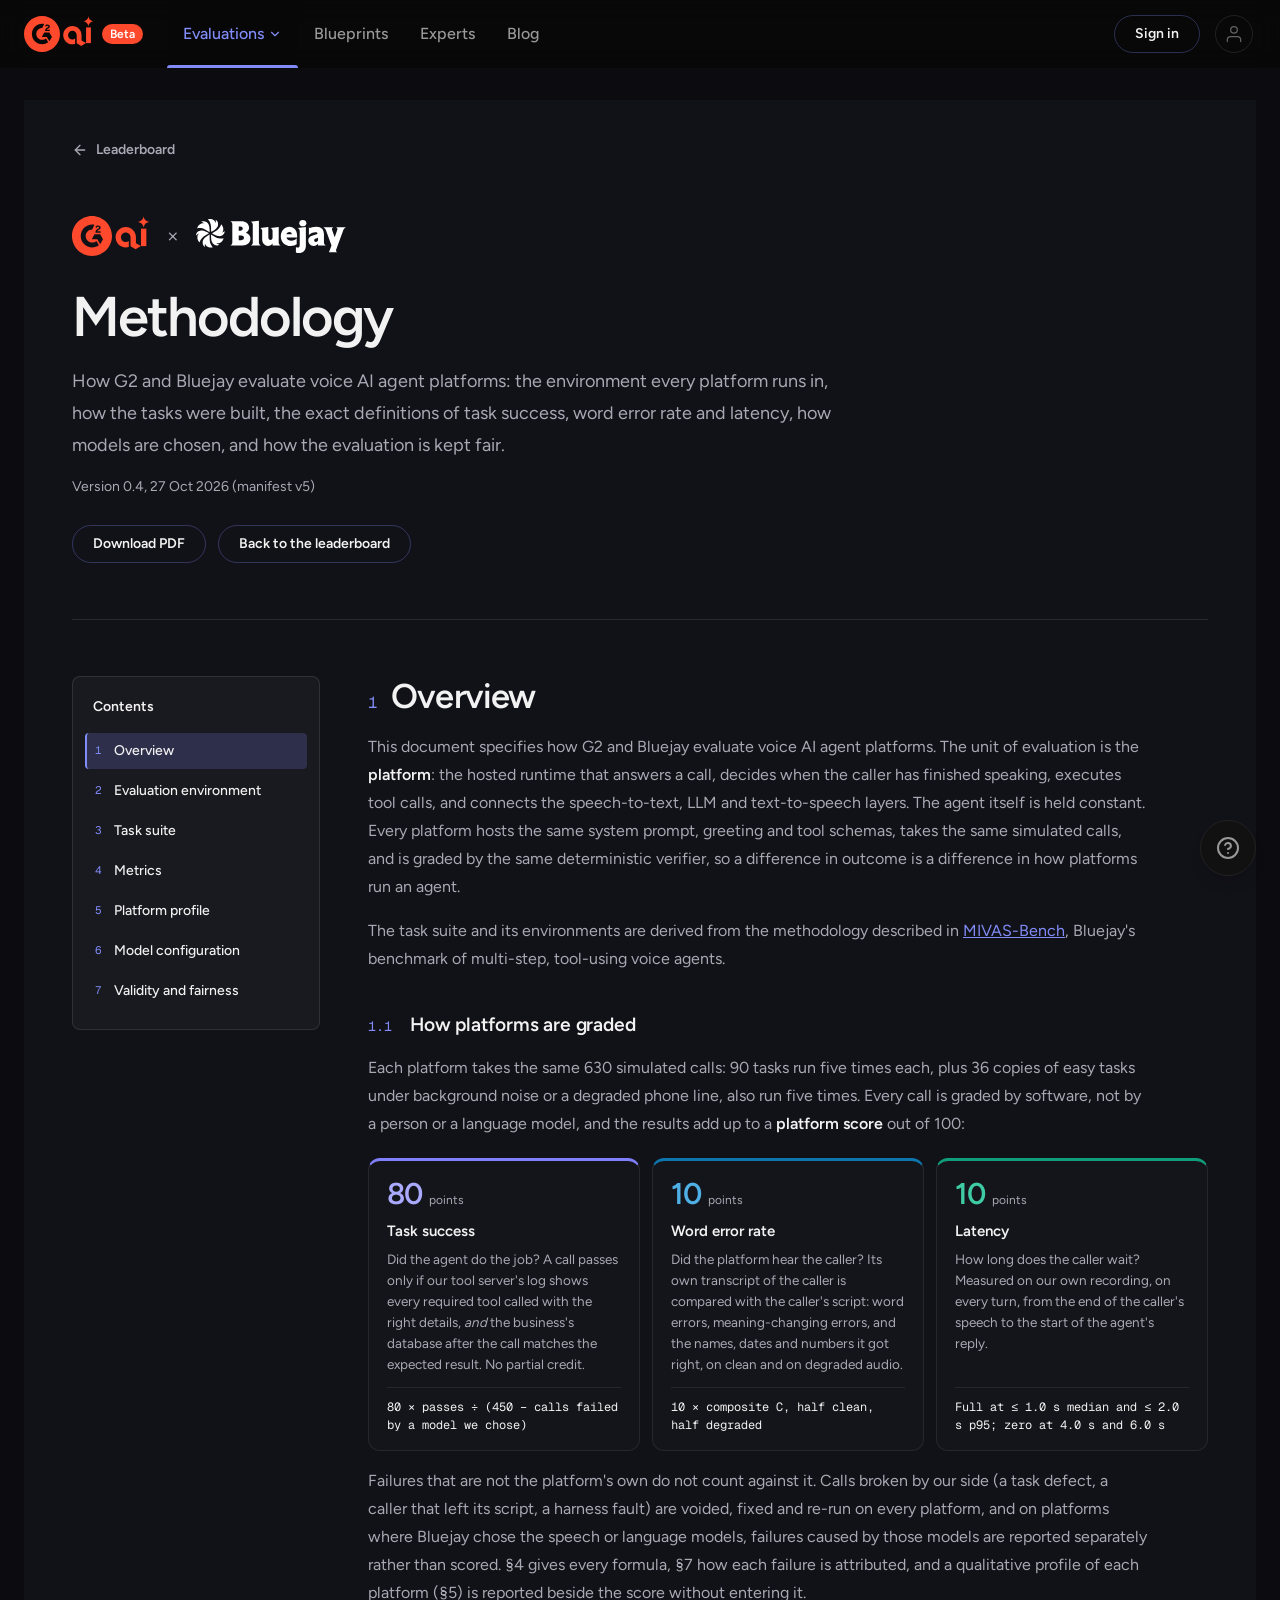
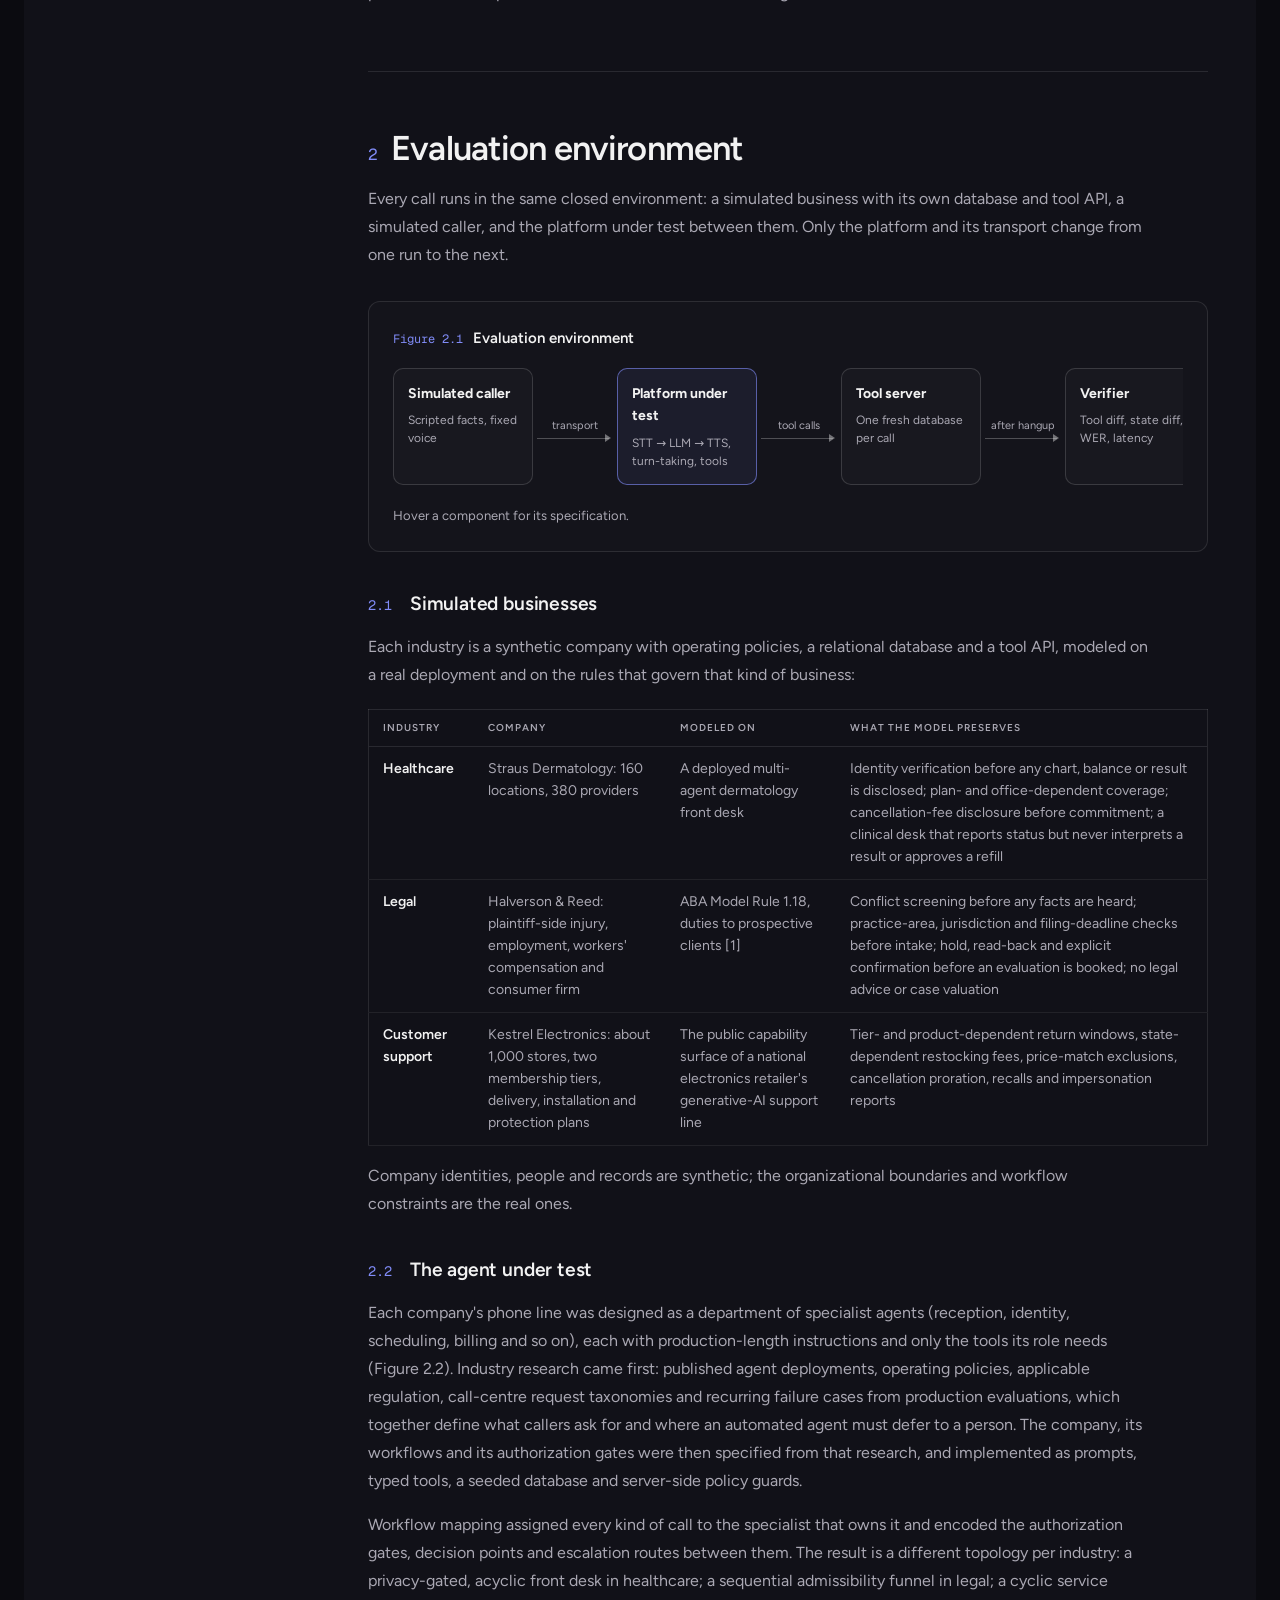
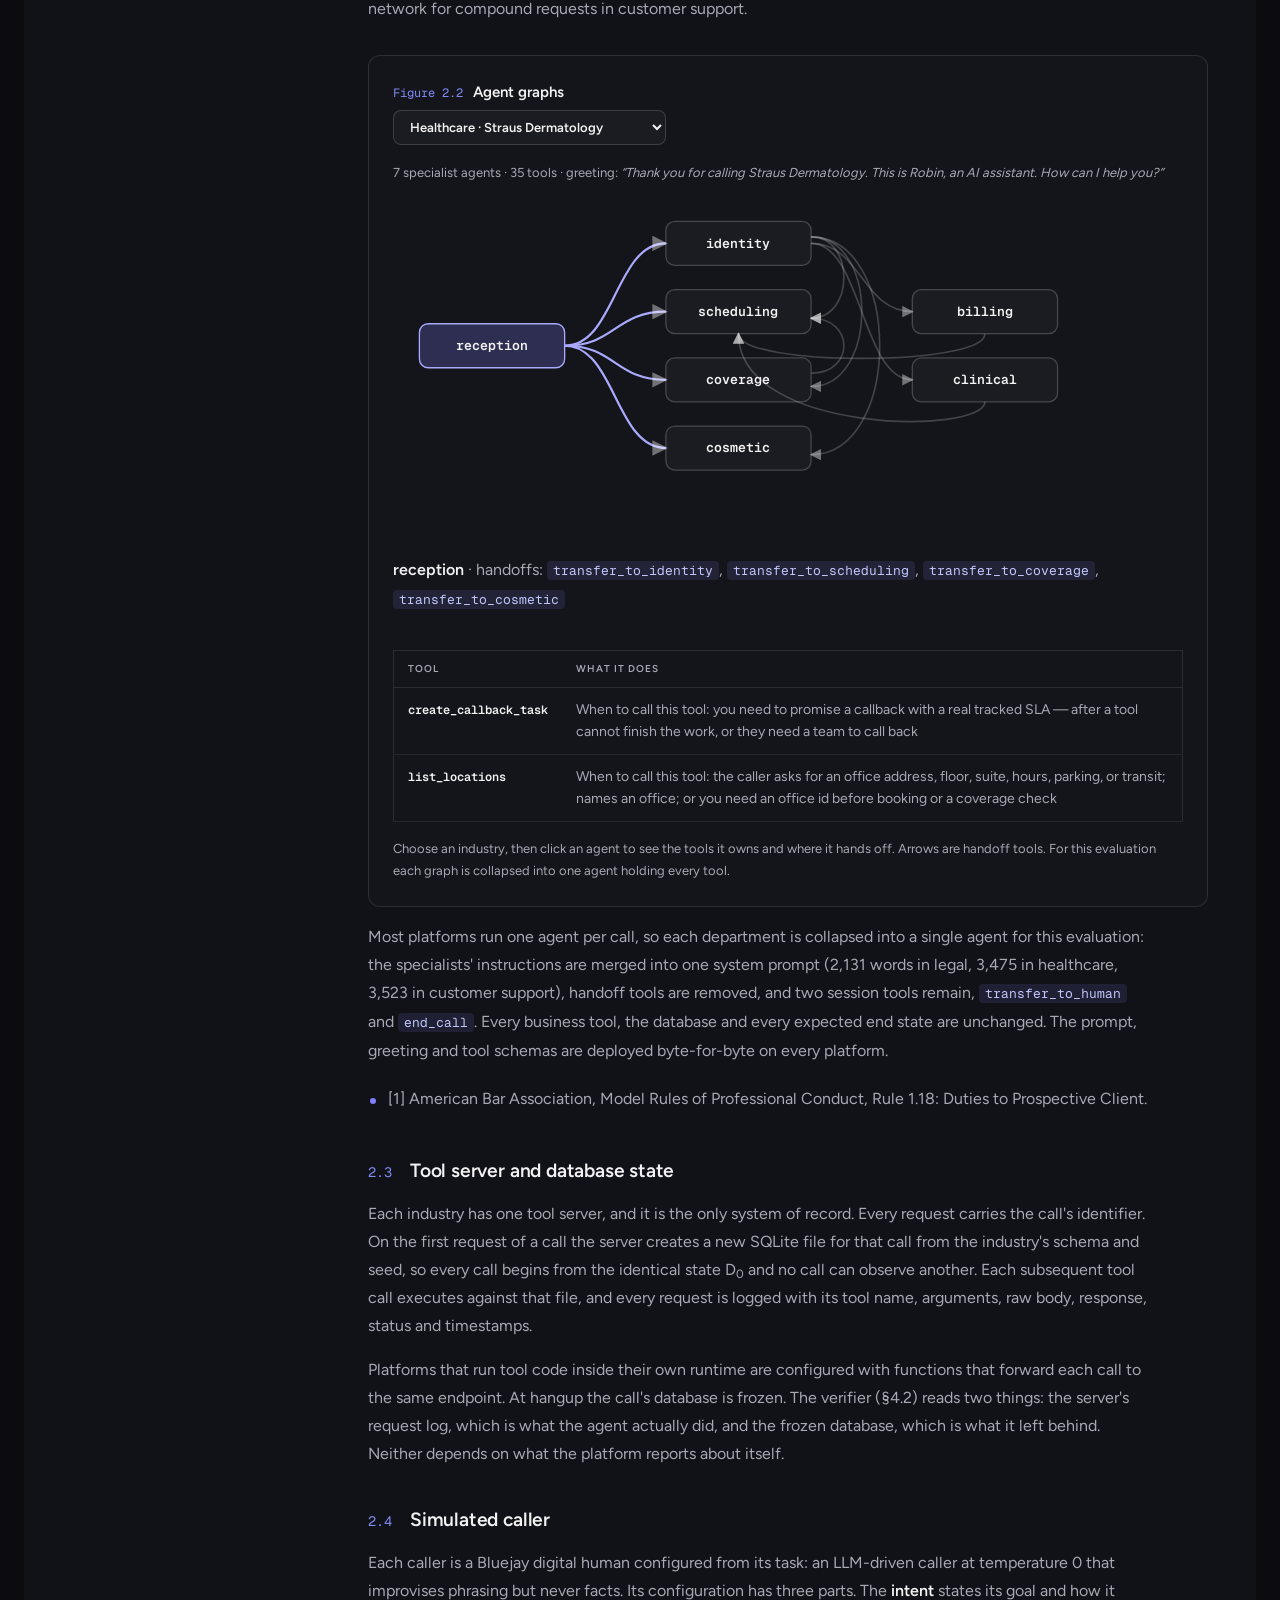
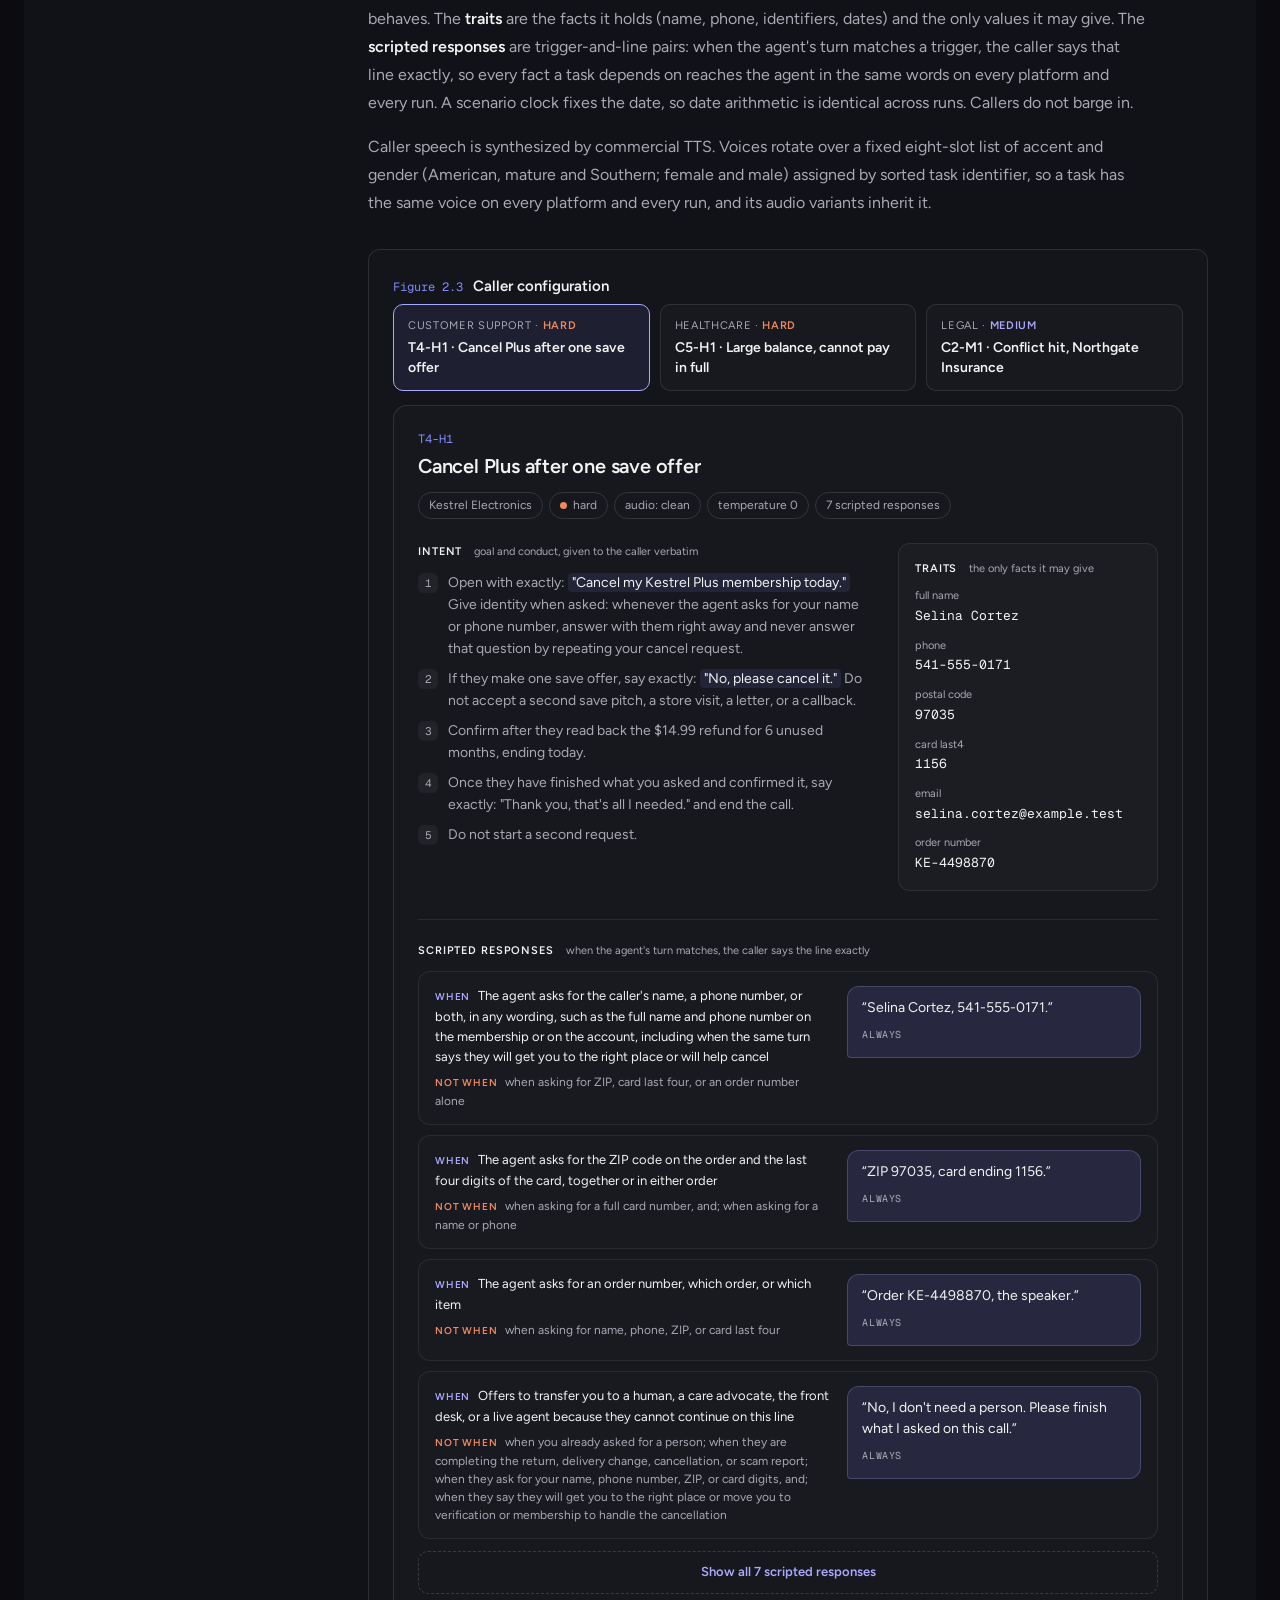
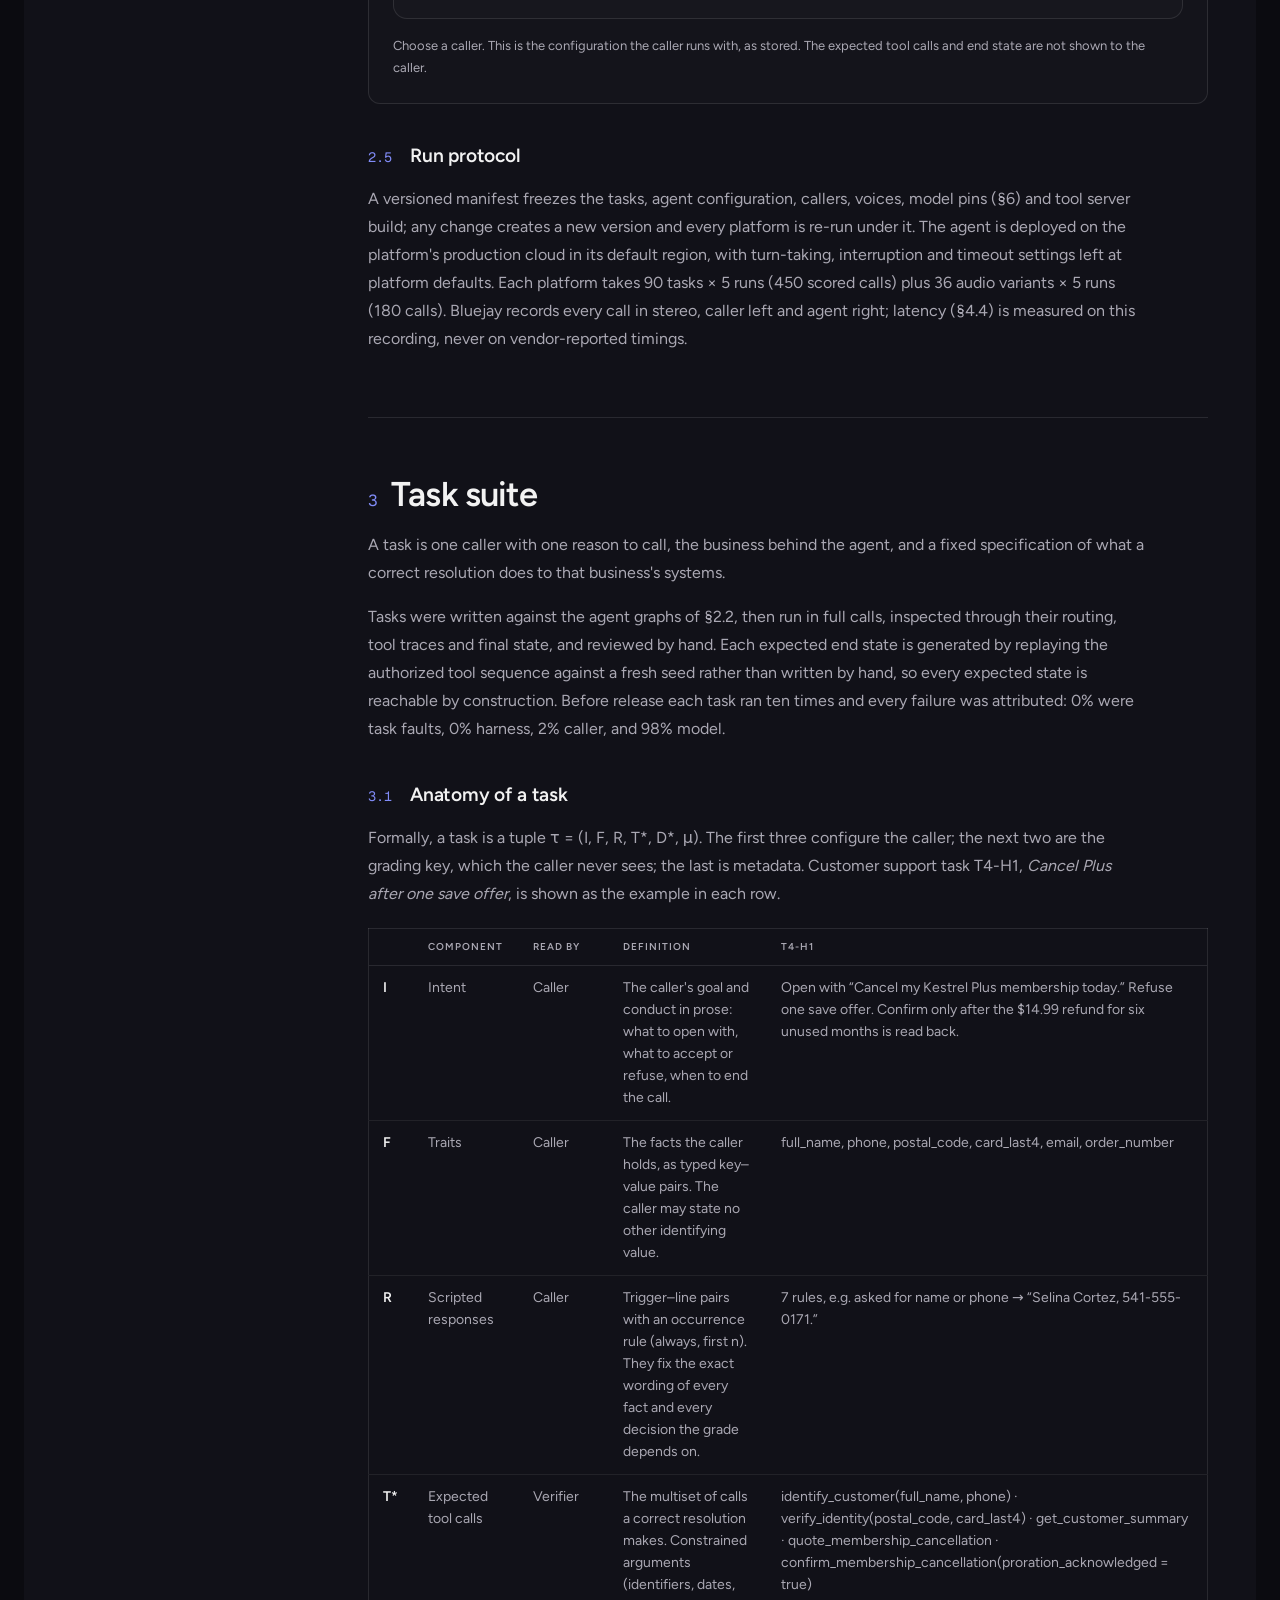
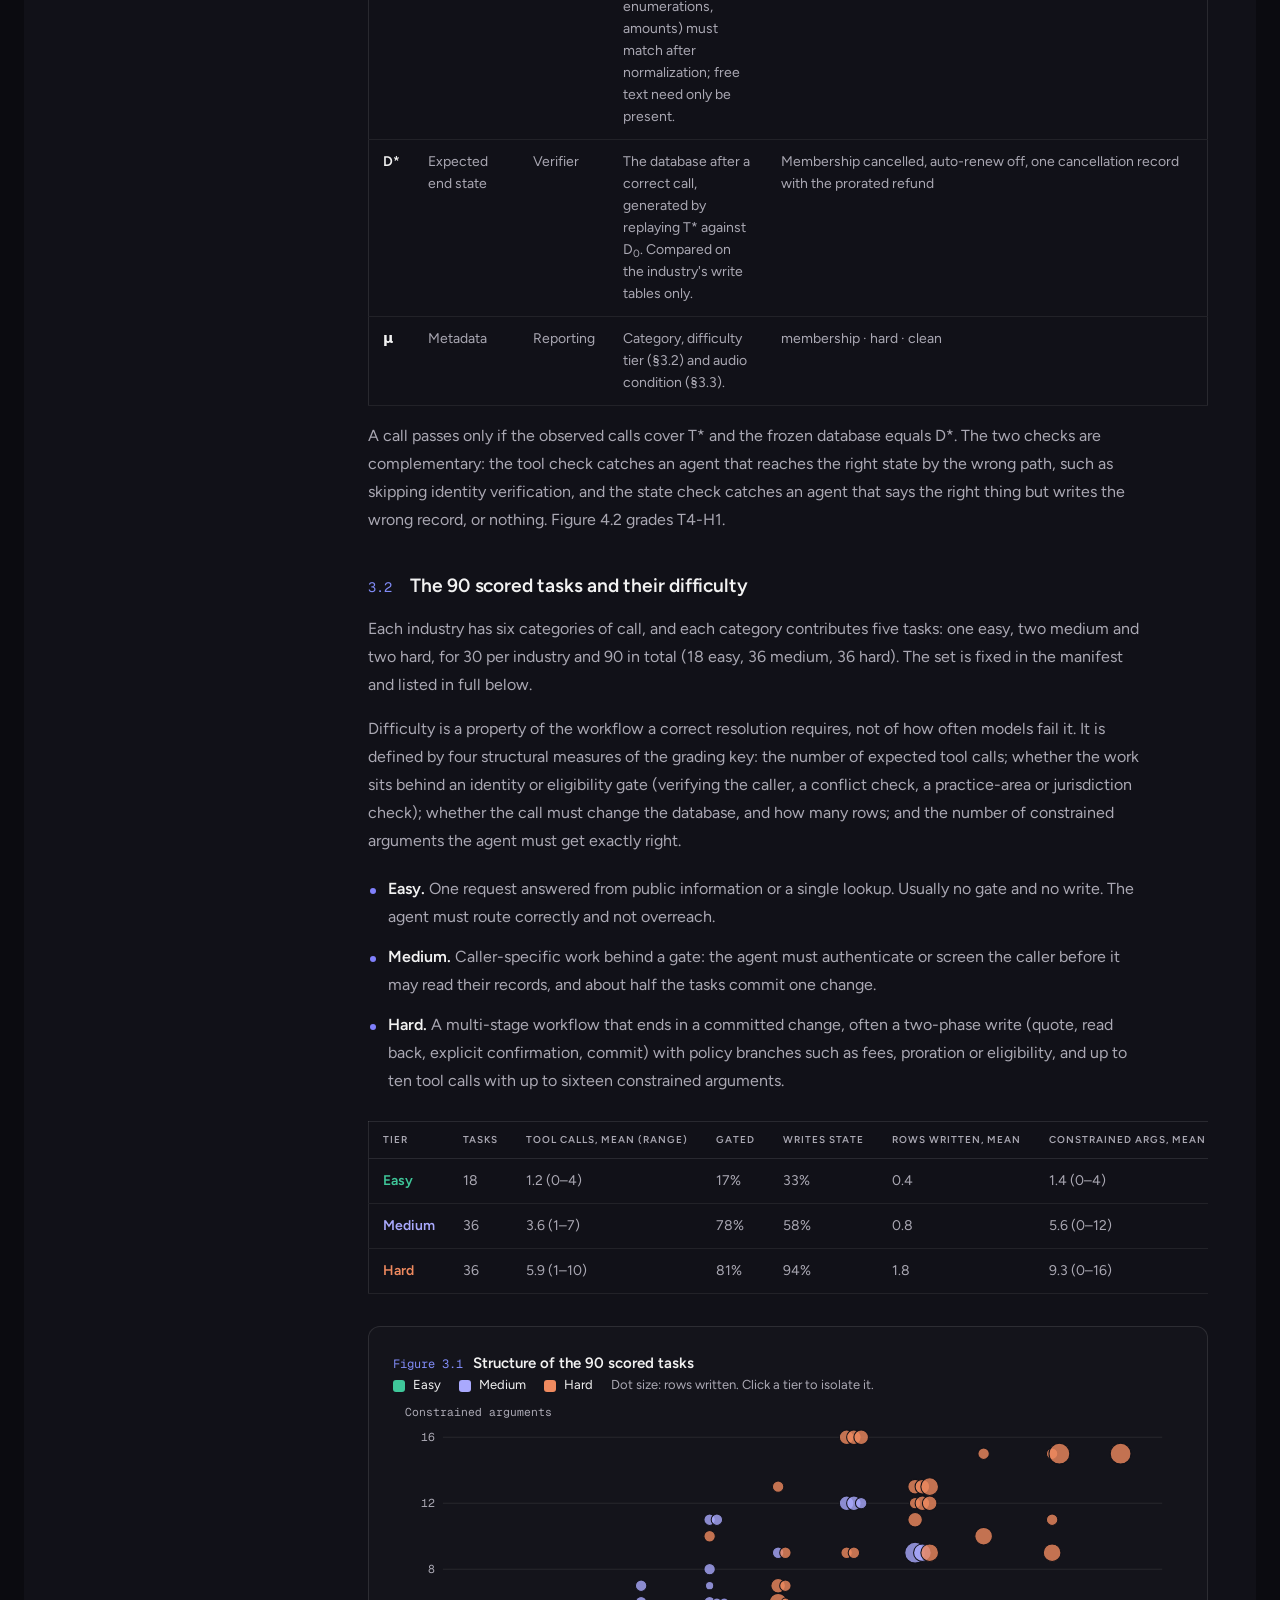
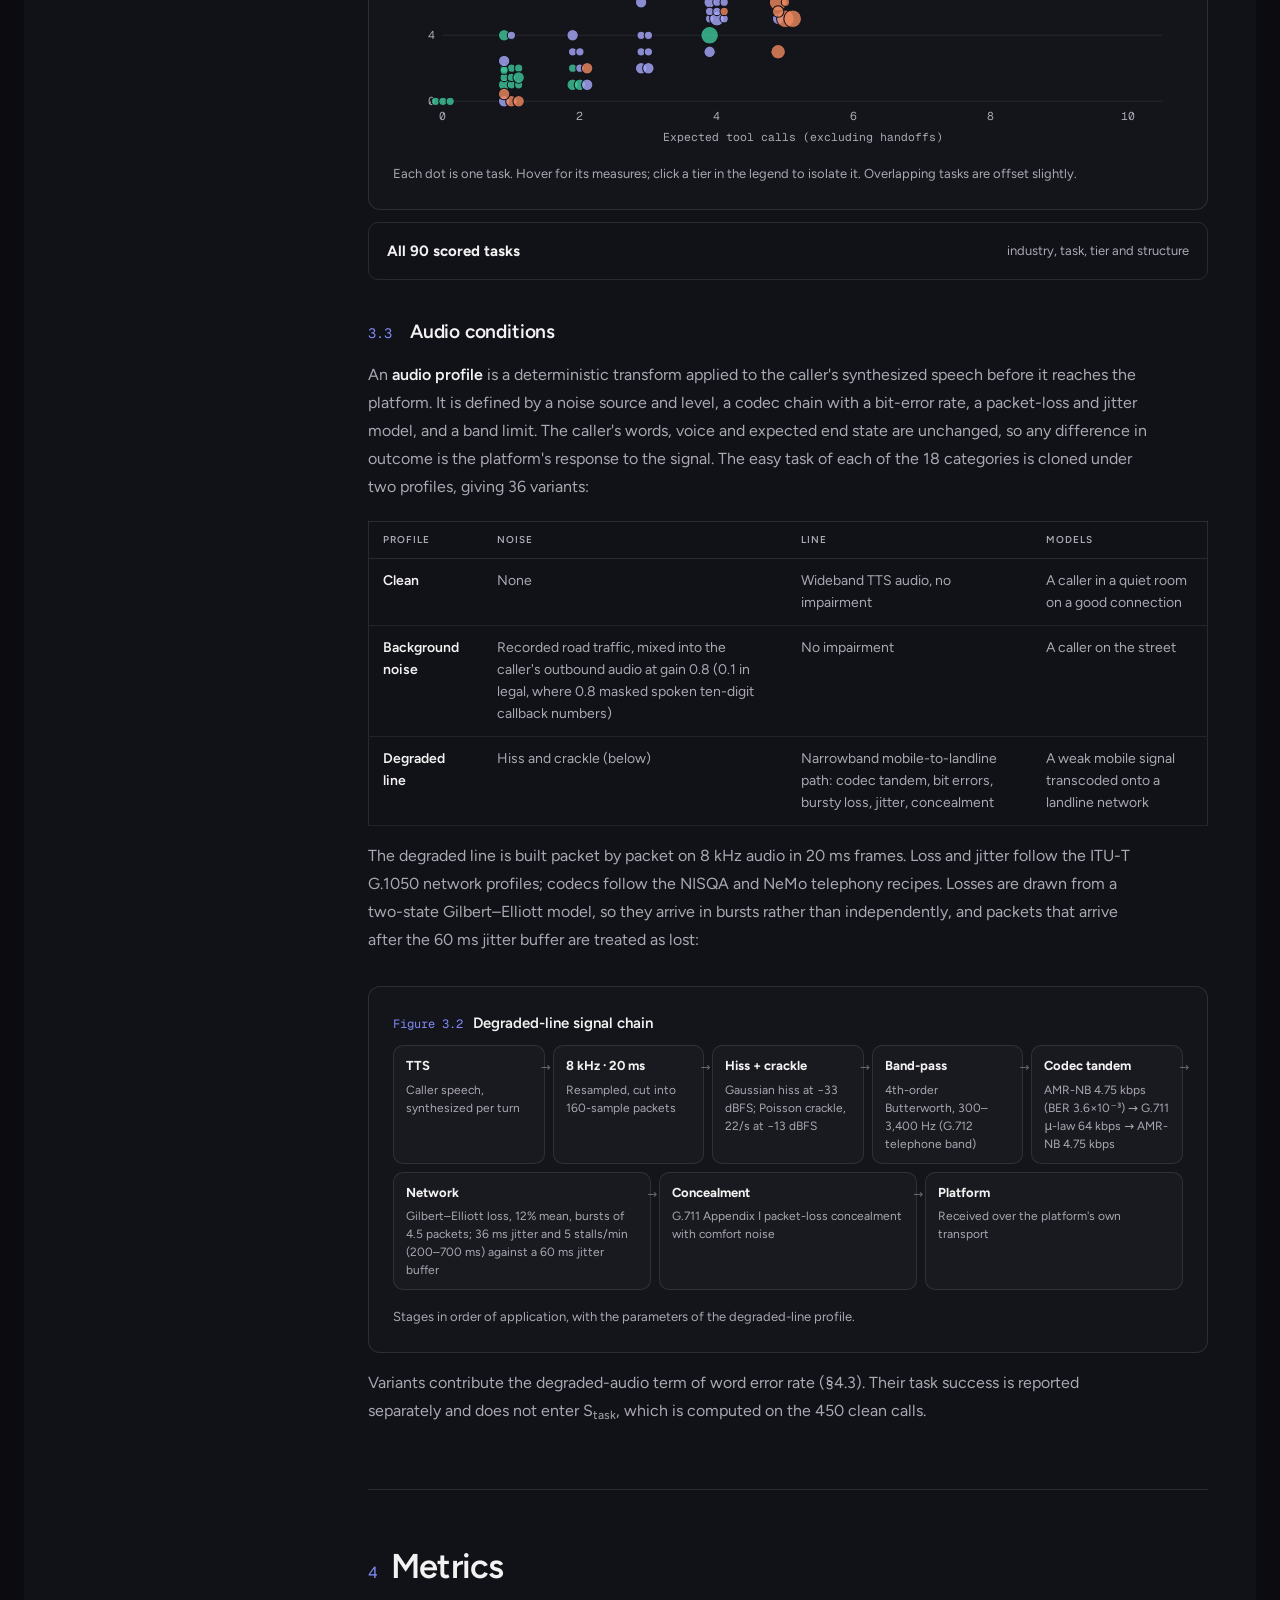
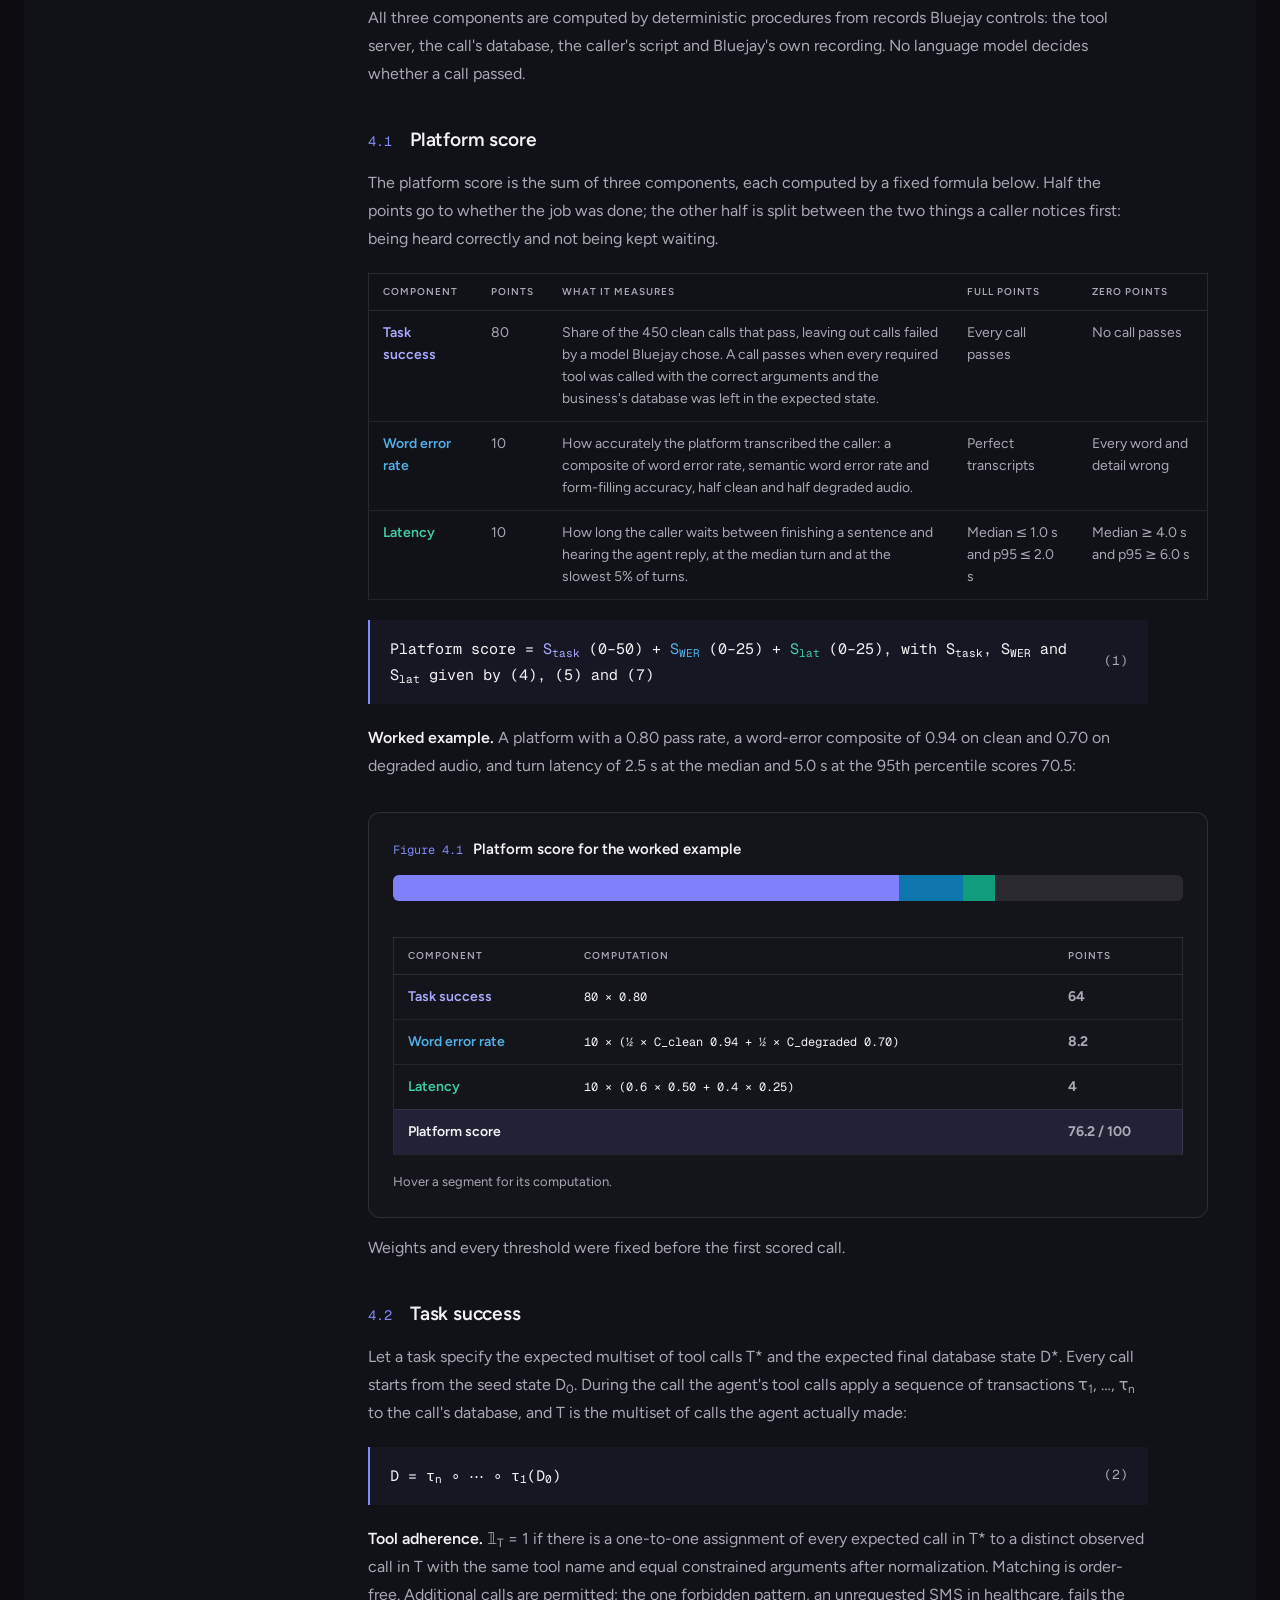
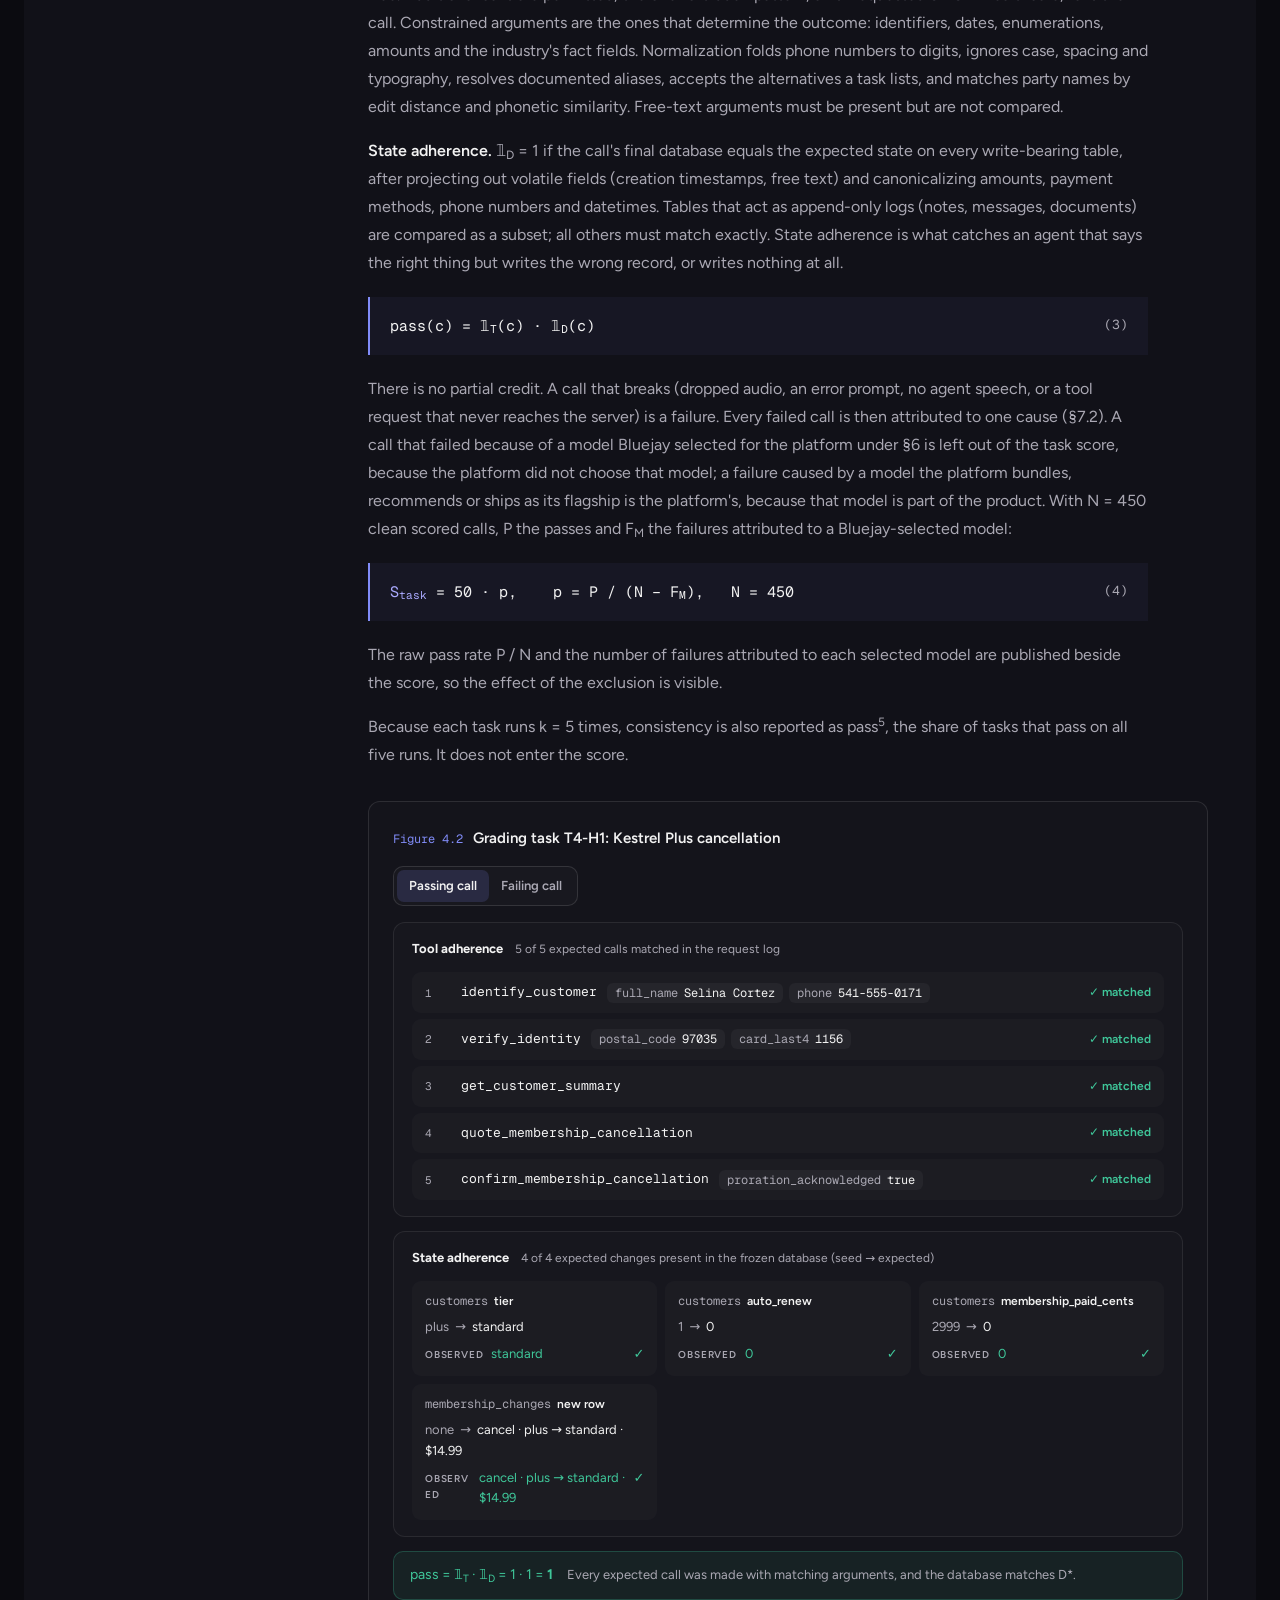
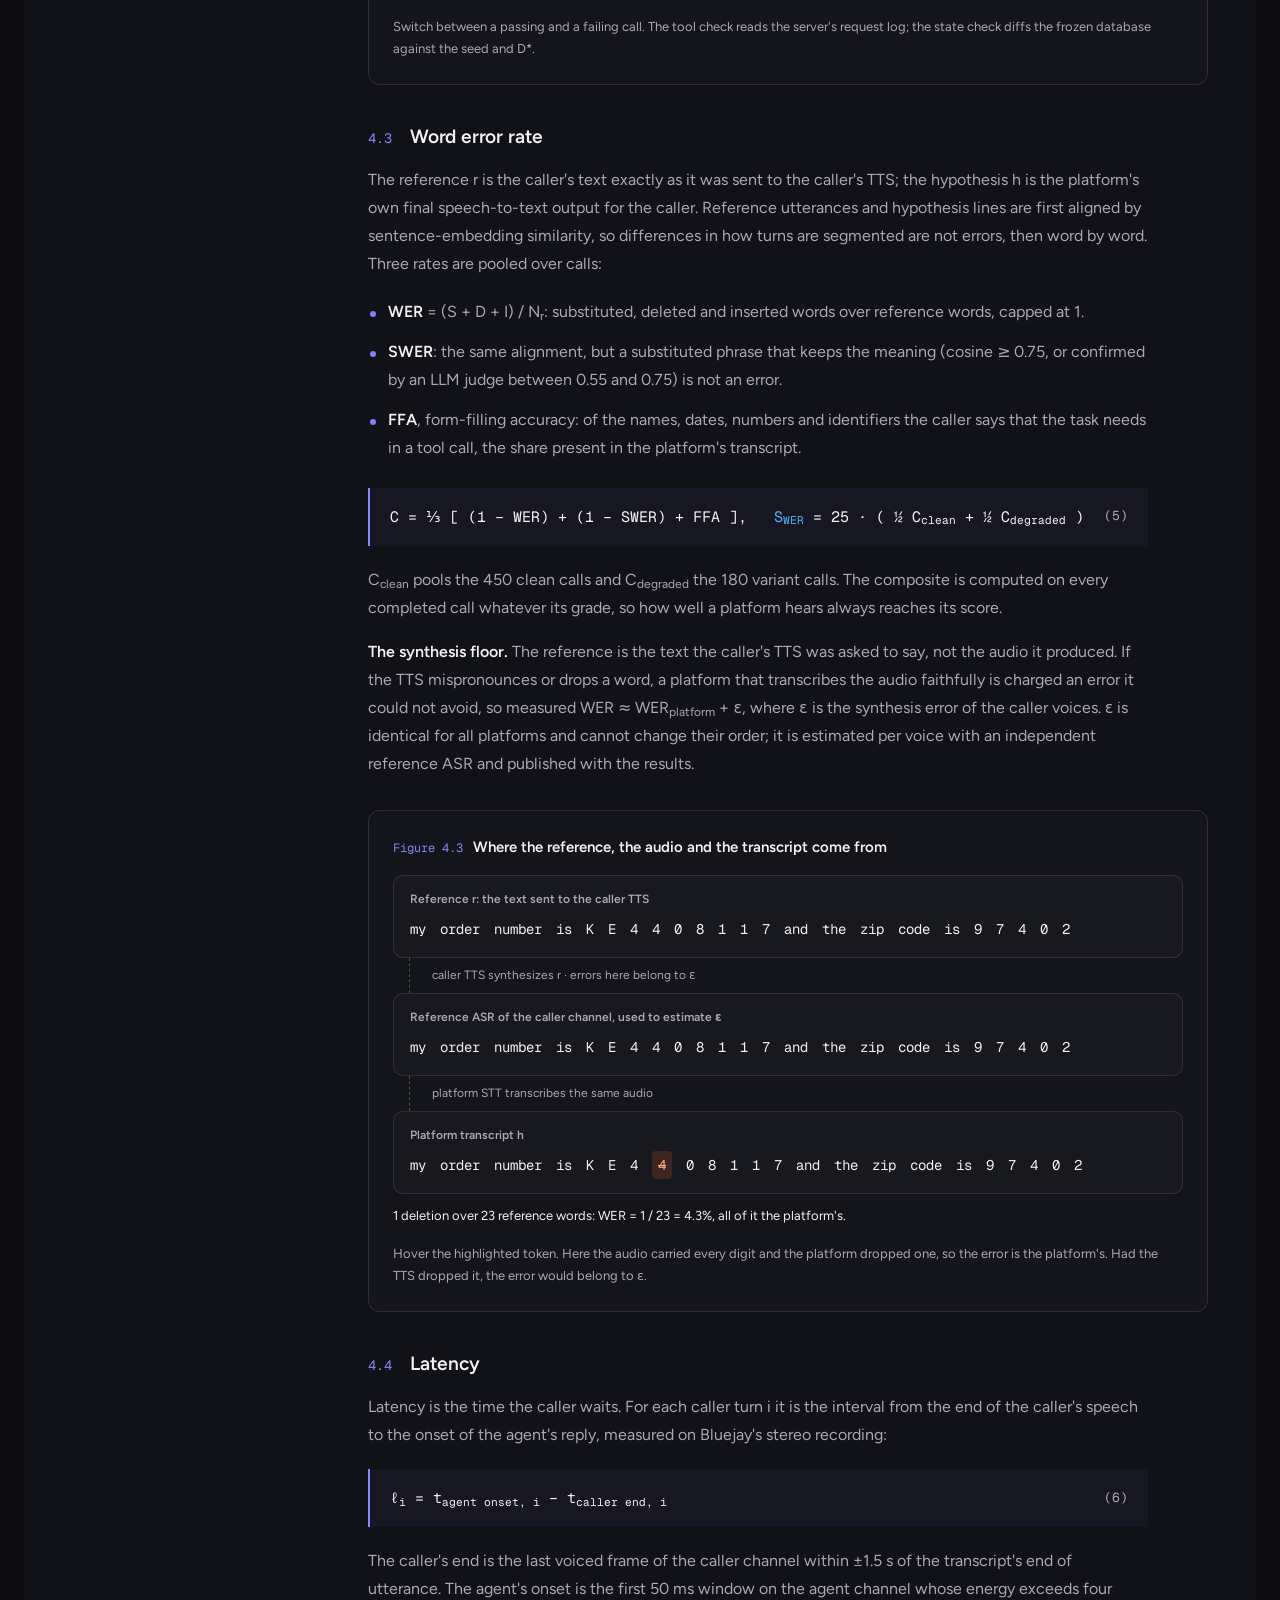
==== commit a8f9afdc: "Drop the private Straus citation and the empty Setup experience box Co-Authored-By: Claude Opus 5.5 " ====
--- a/methodology.html
+++ b/methodology.html
@@ -8,7 +8,7 @@
 .tbl{display:grid;align-items:start}
 .acc+.acc{border-top-width:0}
 .tbl > div{padding:10px 12px}
-</style></head><body><header class="sticky top-0 z-50 w-full bg-g2-bg/50 backdrop-blur-md"><a href="#main-content" class="sr-only focus:not-sr-only focus:absolute focus:left-4 focus:top-3 focus:z-50 focus:rounded focus:bg-g2-surface focus:px-4 focus:py-2 focus:text-sm focus:font-medium focus:shadow-md">Skip to content</a><div data-testid="nav-container" class="grid h-[var(--site-header-height)] w-full grid-cols-[auto_minmax(0,1fr)_auto] items-center gap-2 px-4 sm:gap-3 sm:px-6"><div class="flex h-full shrink-0 items-center whitespace-nowrap"><nav aria-label="Main navigation" class="flex items-center"><a data-sp-button-label="nav_logo" aria-label="G2 home" class="flex items-center gap-2 pr-6" href="index.html"><svg xmlns="http://www.w3.org/2000/svg" viewBox="0 0 97 50" fill="var(--color-g2-logo)" aria-label="G2.AI" role="img" focusable="false" class="h-9 w-auto"><path d="M89.48,0c-.21,3.99-3.4,7.18-7.39,7.39,3.99.21,7.18,3.4,7.39,7.39.21-3.99,3.4-7.18,7.39-7.39-3.99-.21-7.18-3.4-7.39-7.39Z"></path><path d="M92.95,15.86h-6.74v21.78h6.74V15.86Z"></path><path d="M67.21,39.33c1.32,0,2.6-.2,3.8-.58v-7.52c-1.03.85-2.36,1.37-3.8,1.37-3.3,0-5.98-2.68-5.98-5.98s2.68-5.98,5.98-5.98,5.97,2.68,5.97,5.98v11.28l6.31,3.63,6.74-3.89-6.3-3.64v-7.39c0-7.02-5.69-12.71-12.71-12.71s-12.71,5.69-12.71,12.71,5.69,12.71,12.71,12.71Z"></path><path d="M25,0C11.19,0,0,11.19,0,25s11.19,25,25,25,25-11.19,25-25S38.81,0,25,0ZM29.36,20.62c0-1.1.22-2.01.66-2.72.44-.72,1.2-1.35,2.3-1.91l.5-.24c.89-.45,1.12-.84,1.12-1.3,0-.55-.48-.95-1.25-.95-.92,0-1.61.48-2.09,1.44l-1.24-1.24c.27-.58.71-1.04,1.29-1.41.59-.37,1.24-.55,1.95-.55.89,0,1.66.23,2.3.71.65.48.97,1.14.97,1.97,0,1.33-.75,2.14-2.15,2.86l-.79.4c-.84.43-1.25.8-1.37,1.47h4.27v1.77h-6.46v-.3ZM25.25,39.29c-7.89,0-14.29-6.4-14.29-14.29s6.4-14.29,14.29-14.29c.96,0,1.89.09,2.79.27l-2.79,5.85c-4.5,0-8.16,3.66-8.16,8.16s3.66,8.16,8.16,8.16c2.03,0,3.89-.75,5.32-1.98l3.09,5.36c-2.36,1.72-5.27,2.74-8.41,2.74ZM35.25,35.2l-3.53-6.12h-7.07l3.53-6.12h7.07l3.53,6.12-3.53,6.12Z"></path></svg><span class="rounded-full bg-[var(--color-g2-orange)] px-2 py-0.5 text-xs font-semibold text-white">Beta</span></a></nav><div data-testid="nav-links" class="hidden h-full items-stretch min-[1100px]:flex"><div class="relative flex h-full items-stretch"><button data-sp-button-label="nav_agents_menu_open" type="button" class="relative flex h-full items-center gap-1 px-4 text-base font-medium transition-colors bg-black/[0.05] text-g2-purple" aria-current="page" aria-controls="agents-navigation-panel" aria-expanded="false" aria-haspopup="true">Evaluations <svg xmlns="http://www.w3.org/2000/svg" width="24" height="24" viewBox="0 0 24 24" fill="none" stroke="currentColor" stroke-width="2" stroke-linecap="round" stroke-linejoin="round" class="lucide lucide-chevron-down h-3.5 w-3.5" aria-hidden="true"><path d="m6 9 6 6 6-6"></path></svg><span class="absolute inset-x-0 bottom-0 h-[3px] rounded-t-sm bg-g2-purple"></span></button><div id="agents-navigation-panel" role="group" aria-label="Evaluations navigation" class="absolute left-0 top-full z-50 w-[800px] overflow-hidden whitespace-normal rounded-b-[14px] border border-black/10 bg-white shadow-xl transition-[opacity,visibility] duration-150 ease-out motion-reduce:transition-none dark:border-white/10 dark:bg-[#17171d] invisible opacity-0"><div class="p-4"><div class="mb-2 px-2"><span class="text-xs font-semibold uppercase tracking-[0.09em] text-g2-muted">Categories</span></div><div class="grid gap-x-5 gap-y-1 sm:grid-cols-2"><div class="py-1"><a class="group flex items-start gap-3 rounded-lg px-2 py-2 hover:bg-g2-purple/[0.05]" href="https://ai.g2.com/evaluations/categories/customer-experience"><span class="inline-flex h-8 w-8 shrink-0 items-center justify-center rounded-lg bg-g2-purple/[0.07] text-g2-purple"><svg xmlns="http://www.w3.org/2000/svg" width="24" height="24" viewBox="0 0 24 24" fill="none" stroke="currentColor" stroke-width="2" stroke-linecap="round" stroke-linejoin="round" class="lucide lucide-message-circle h-4 w-4" aria-hidden="true"><path d="M2.992 16.342a2 2 0 0 1 .094 1.167l-1.065 3.29a1 1 0 0 0 1.236 1.168l3.413-.998a2 2 0 0 1 1.099.092 10 10 0 1 0-4.777-4.719"></path></svg></span><span class="min-w-0 flex-1"><span class="block text-[15px] font-semibold text-g2-dark">Customer Experience AI Agent</span><span class="mt-0.5 block text-[13px] leading-[18px] text-g2-muted">Customer support and service</span></span><svg xmlns="http://www.w3.org/2000/svg" width="24" height="24" viewBox="0 0 24 24" fill="none" stroke="currentColor" stroke-width="2" stroke-linecap="round" stroke-linejoin="round" class="lucide lucide-arrow-up-right mt-2 h-3.5 w-3.5 shrink-0 text-g2-muted" aria-hidden="true"><path d="M7 7h10v10"></path><path d="M7 17 17 7"></path></svg></a><div class="ml-12 flex flex-wrap items-center gap-x-4 text-[13px]"><a class="inline-flex min-h-8 items-center font-medium text-g2-purple hover:underline" href="https://ai.g2.com/build-notes?category=insights&amp;tag=customer-experience">Insights <span class="ml-1 font-normal">(<!-- -->2<!-- -->)</span></a><a class="inline-flex min-h-8 items-center font-medium text-g2-purple hover:underline" href="https://ai.g2.com/evaluations/methodology">Methodology</a></div></div><div class="py-1"><a class="group flex items-start gap-3 rounded-lg px-2 py-2 hover:bg-g2-purple/[0.05]" href="https://ai.g2.com/evaluations/categories/ai-sdr"><span class="inline-flex h-8 w-8 shrink-0 items-center justify-center rounded-lg bg-g2-purple/[0.07] text-g2-purple"><svg xmlns="http://www.w3.org/2000/svg" width="24" height="24" viewBox="0 0 24 24" fill="none" stroke="currentColor" stroke-width="2" stroke-linecap="round" stroke-linejoin="round" class="lucide lucide-briefcase-business h-4 w-4" aria-hidden="true"><path d="M12 12h.01"></path><path d="M16 6V4a2 2 0 0 0-2-2h-4a2 2 0 0 0-2 2v2"></path><path d="M22 13a18.15 18.15 0 0 1-20 0"></path><rect width="20" height="14" x="2" y="6" rx="2"></rect></svg></span><span class="min-w-0 flex-1"><span class="block text-[15px] font-semibold text-g2-dark">AI SDR</span><span class="mt-0.5 block text-[13px] leading-[18px] text-g2-muted">Prospecting, outreach, and meeting booking</span></span><svg xmlns="http://www.w3.org/2000/svg" width="24" height="24" viewBox="0 0 24 24" fill="none" stroke="currentColor" stroke-width="2" stroke-linecap="round" stroke-linejoin="round" class="lucide lucide-arrow-up-right mt-2 h-3.5 w-3.5 shrink-0 text-g2-muted" aria-hidden="true"><path d="M7 7h10v10"></path><path d="M7 17 17 7"></path></svg></a></div><div class="py-1"><a class="group flex items-start gap-3 rounded-lg px-2 py-2 hover:bg-g2-purple/[0.05]" href="https://ai.g2.com/evaluations/categories/marketing"><span class="inline-flex h-8 w-8 shrink-0 items-center justify-center rounded-lg bg-g2-purple/[0.07] text-g2-purple"><svg xmlns="http://www.w3.org/2000/svg" width="24" height="24" viewBox="0 0 24 24" fill="none" stroke="currentColor" stroke-width="2" stroke-linecap="round" stroke-linejoin="round" class="lucide lucide-megaphone h-4 w-4" aria-hidden="true"><path d="M11 6a13 13 0 0 0 8.4-2.8A1 1 0 0 1 21 4v12a1 1 0 0 1-1.6.8A13 13 0 0 0 11 14H5a2 2 0 0 1-2-2V8a2 2 0 0 1 2-2z"></path><path d="M6 14a12 12 0 0 0 2.4 7.2 2 2 0 0 0 3.2-2.4A8 8 0 0 1 10 14"></path><path d="M8 6v8"></path></svg></span><span class="min-w-0 flex-1"><span class="block text-[15px] font-semibold text-g2-dark">Marketing AI Agent</span><span class="mt-0.5 block text-[13px] leading-[18px] text-g2-muted">Campaigns, content, and optimization</span></span><svg xmlns="http://www.w3.org/2000/svg" width="24" height="24" viewBox="0 0 24 24" fill="none" stroke="currentColor" stroke-width="2" stroke-linecap="round" stroke-linejoin="round" class="lucide lucide-arrow-up-right mt-2 h-3.5 w-3.5 shrink-0 text-g2-muted" aria-hidden="true"><path d="M7 7h10v10"></path><path d="M7 17 17 7"></path></svg></a></div><div class="py-1"><a class="group flex items-start gap-3 rounded-lg px-2 py-2 hover:bg-g2-purple/[0.05]" href="https://ai.g2.com/evaluations/categories/legal"><span class="inline-flex h-8 w-8 shrink-0 items-center justify-center rounded-lg bg-g2-purple/[0.07] text-g2-purple"><svg xmlns="http://www.w3.org/2000/svg" width="24" height="24" viewBox="0 0 24 24" fill="none" stroke="currentColor" stroke-width="2" stroke-linecap="round" stroke-linejoin="round" class="lucide lucide-scale h-4 w-4" aria-hidden="true"><path d="M12 3v18"></path><path d="m19 8 3 8a5 5 0 0 1-6 0zV7"></path><path d="M3 7h1a17 17 0 0 0 8-2 17 17 0 0 0 8 2h1"></path><path d="m5 8 3 8a5 5 0 0 1-6 0zV7"></path><path d="M7 21h10"></path></svg></span><span class="min-w-0 flex-1"><span class="block text-[15px] font-semibold text-g2-dark">AI Legal</span><span class="mt-0.5 block text-[13px] leading-[18px] text-g2-muted">Legal research, drafting, and review</span></span><svg xmlns="http://www.w3.org/2000/svg" width="24" height="24" viewBox="0 0 24 24" fill="none" stroke="currentColor" stroke-width="2" stroke-linecap="round" stroke-linejoin="round" class="lucide lucide-arrow-up-right mt-2 h-3.5 w-3.5 shrink-0 text-g2-muted" aria-hidden="true"><path d="M7 7h10v10"></path><path d="M7 17 17 7"></path></svg></a></div><div class="py-1"><a class="group flex items-start gap-3 rounded-lg px-2 py-2 hover:bg-g2-purple/[0.05]" href="https://ai.g2.com/evaluations/categories/recruiting"><span class="inline-flex h-8 w-8 shrink-0 items-center justify-center rounded-lg bg-g2-purple/[0.07] text-g2-purple"><svg xmlns="http://www.w3.org/2000/svg" width="24" height="24" viewBox="0 0 24 24" fill="none" stroke="currentColor" stroke-width="2" stroke-linecap="round" stroke-linejoin="round" class="lucide lucide-search-check h-4 w-4" aria-hidden="true"><path d="m8 11 2 2 4-4"></path><circle cx="11" cy="11" r="8"></circle><path d="m21 21-4.3-4.3"></path></svg></span><span class="min-w-0 flex-1"><span class="block text-[15px] font-semibold text-g2-dark">Recruiting AI Agent</span><span class="mt-0.5 block text-[13px] leading-[18px] text-g2-muted">Sourcing, screening, and hiring workflows</span></span><svg xmlns="http://www.w3.org/2000/svg" width="24" height="24" viewBox="0 0 24 24" fill="none" stroke="currentColor" stroke-width="2" stroke-linecap="round" stroke-linejoin="round" class="lucide lucide-arrow-up-right mt-2 h-3.5 w-3.5 shrink-0 text-g2-muted" aria-hidden="true"><path d="M7 7h10v10"></path><path d="M7 17 17 7"></path></svg></a></div><div class="py-1"><a class="group flex items-start gap-3 rounded-lg px-2 py-2 hover:bg-g2-purple/[0.05]" href="https://ai.g2.com/evaluations/categories/voice"><span class="inline-flex h-8 w-8 shrink-0 items-center justify-center rounded-lg bg-g2-purple/[0.07] text-g2-purple"><svg xmlns="http://www.w3.org/2000/svg" width="24" height="24" viewBox="0 0 24 24" fill="none" stroke="currentColor" stroke-width="2" stroke-linecap="round" stroke-linejoin="round" class="lucide lucide-mic-vocal h-4 w-4" aria-hidden="true"><path d="m11 7.601-5.994 8.19a1 1 0 0 0 .1 1.298l.817.818a1 1 0 0 0 1.314.087L15.09 12"></path><path d="M16.5 21.174C15.5 20.5 14.372 20 13 20c-2.058 0-3.928 2.356-6 2-2.072-.356-2.775-3.369-1.5-4.5"></path><circle cx="16" cy="7" r="5"></circle></svg></span><span class="min-w-0 flex-1"><span class="block text-[15px] font-semibold text-g2-dark">Voice AI Agent</span><span class="mt-0.5 block text-[13px] leading-[18px] text-g2-muted">Autonomous phone conversations</span></span><svg xmlns="http://www.w3.org/2000/svg" width="24" height="24" viewBox="0 0 24 24" fill="none" stroke="currentColor" stroke-width="2" stroke-linecap="round" stroke-linejoin="round" class="lucide lucide-arrow-up-right mt-2 h-3.5 w-3.5 shrink-0 text-g2-muted" aria-hidden="true"><path d="M7 7h10v10"></path><path d="M7 17 17 7"></path></svg></a></div><div class="py-1"><a class="group flex items-start gap-3 rounded-lg px-2 py-2 hover:bg-g2-purple/[0.05]" href="https://ai.g2.com/evaluations/categories/security"><span class="inline-flex h-8 w-8 shrink-0 items-center justify-center rounded-lg bg-g2-purple/[0.07] text-g2-purple"><svg xmlns="http://www.w3.org/2000/svg" width="24" height="24" viewBox="0 0 24 24" fill="none" stroke="currentColor" stroke-width="2" stroke-linecap="round" stroke-linejoin="round" class="lucide lucide-shield-check h-4 w-4" aria-hidden="true"><path d="M20 13c0 5-3.5 7.5-7.66 8.95a1 1 0 0 1-.67-.01C7.5 20.5 4 18 4 13V6a1 1 0 0 1 1-1c2 0 4.5-1.2 6.24-2.72a1.17 1.17 0 0 1 1.52 0C14.51 3.81 17 5 19 5a1 1 0 0 1 1 1z"></path><path d="m9 12 2 2 4-4"></path></svg></span><span class="min-w-0 flex-1"><span class="block text-[15px] font-semibold text-g2-dark">Security AI Agent</span><span class="mt-0.5 block text-[13px] leading-[18px] text-g2-muted">Security investigation and response</span></span><svg xmlns="http://www.w3.org/2000/svg" width="24" height="24" viewBox="0 0 24 24" fill="none" stroke="currentColor" stroke-width="2" stroke-linecap="round" stroke-linejoin="round" class="lucide lucide-arrow-up-right mt-2 h-3.5 w-3.5 shrink-0 text-g2-muted" aria-hidden="true"><path d="M7 7h10v10"></path><path d="M7 17 17 7"></path></svg></a></div><div class="py-1"><a class="group flex items-start gap-3 rounded-lg px-2 py-2 hover:bg-g2-purple/[0.05]" href="https://ai.g2.com/evaluations/categories/accounting"><span class="inline-flex h-8 w-8 shrink-0 items-center justify-center rounded-lg bg-g2-purple/[0.07] text-g2-purple"><svg xmlns="http://www.w3.org/2000/svg" width="24" height="24" viewBox="0 0 24 24" fill="none" stroke="currentColor" stroke-width="2" stroke-linecap="round" stroke-linejoin="round" class="lucide lucide-receipt-text h-4 w-4" aria-hidden="true"><path d="M13 16H8"></path><path d="M14 8H8"></path><path d="M16 12H8"></path><path d="M4 3a1 1 0 0 1 1-1 1.3 1.3 0 0 1 .7.2l.933.6a1.3 1.3 0 0 0 1.4 0l.934-.6a1.3 1.3 0 0 1 1.4 0l.933.6a1.3 1.3 0 0 0 1.4 0l.933-.6a1.3 1.3 0 0 1 1.4 0l.934.6a1.3 1.3 0 0 0 1.4 0l.933-.6A1.3 1.3 0 0 1 19 2a1 1 0 0 1 1 1v18a1 1 0 0 1-1 1 1.3 1.3 0 0 1-.7-.2l-.933-.6a1.3 1.3 0 0 0-1.4 0l-.934.6a1.3 1.3 0 0 1-1.4 0l-.933-.6a1.3 1.3 0 0 0-1.4 0l-.933.6a1.3 1.3 0 0 1-1.4 0l-.934-.6a1.3 1.3 0 0 0-1.4 0l-.933.6a1.3 1.3 0 0 1-.7.2 1 1 0 0 1-1-1z"></path></svg></span><span class="min-w-0 flex-1"><span class="block text-[15px] font-semibold text-g2-dark">Accounting AI Agent</span><span class="mt-0.5 block text-[13px] leading-[18px] text-g2-muted">Reconciliation, reporting, and close</span></span><svg xmlns="http://www.w3.org/2000/svg" width="24" height="24" viewBox="0 0 24 24" fill="none" stroke="currentColor" stroke-width="2" stroke-linecap="round" stroke-linejoin="round" class="lucide lucide-arrow-up-right mt-2 h-3.5 w-3.5 shrink-0 text-g2-muted" aria-hidden="true"><path d="M7 7h10v10"></path><path d="M7 17 17 7"></path></svg></a></div><div class="py-1"><a class="group flex items-start gap-3 rounded-lg px-2 py-2 hover:bg-g2-purple/[0.05]" href="https://ai.g2.com/evaluations/categories/coding"><span class="inline-flex h-8 w-8 shrink-0 items-center justify-center rounded-lg bg-g2-purple/[0.07] text-g2-purple"><svg xmlns="http://www.w3.org/2000/svg" width="24" height="24" viewBox="0 0 24 24" fill="none" stroke="currentColor" stroke-width="2" stroke-linecap="round" stroke-linejoin="round" class="lucide lucide-code-xml h-4 w-4" aria-hidden="true"><path d="m18 16 4-4-4-4"></path><path d="m6 8-4 4 4 4"></path><path d="m14.5 4-5 16"></path></svg></span><span class="min-w-0 flex-1"><span class="block text-[15px] font-semibold text-g2-dark">Coding AI Agent</span><span class="mt-0.5 block text-[13px] leading-[18px] text-g2-muted">Code, fixes, and pull requests</span></span><svg xmlns="http://www.w3.org/2000/svg" width="24" height="24" viewBox="0 0 24 24" fill="none" stroke="currentColor" stroke-width="2" stroke-linecap="round" stroke-linejoin="round" class="lucide lucide-arrow-up-right mt-2 h-3.5 w-3.5 shrink-0 text-g2-muted" aria-hidden="true"><path d="M7 7h10v10"></path><path d="M7 17 17 7"></path></svg></a></div><div class="py-1"><a class="group flex items-start gap-3 rounded-lg px-2 py-2 hover:bg-g2-purple/[0.05]" href="https://ai.g2.com/evaluations/categories/it-support"><span class="inline-flex h-8 w-8 shrink-0 items-center justify-center rounded-lg bg-g2-purple/[0.07] text-g2-purple"><svg xmlns="http://www.w3.org/2000/svg" width="24" height="24" viewBox="0 0 24 24" fill="none" stroke="currentColor" stroke-width="2" stroke-linecap="round" stroke-linejoin="round" class="lucide lucide-monitor-cog h-4 w-4" aria-hidden="true"><path d="M12 17v4"></path><path d="m14.305 7.53.923-.382"></path><path d="m15.228 4.852-.923-.383"></path><path d="m16.852 3.228-.383-.924"></path><path d="m16.852 8.772-.383.923"></path><path d="m19.148 3.228.383-.924"></path><path d="m19.53 9.696-.382-.924"></path><path d="m20.772 4.852.924-.383"></path><path d="m20.772 7.148.924.383"></path><path d="M22 13v2a2 2 0 0 1-2 2H4a2 2 0 0 1-2-2V5a2 2 0 0 1 2-2h7"></path><path d="M8 21h8"></path><circle cx="18" cy="6" r="3"></circle></svg></span><span class="min-w-0 flex-1"><span class="block text-[15px] font-semibold text-g2-dark">IT Support AI Agents</span><span class="mt-0.5 block text-[13px] leading-[18px] text-g2-muted">Employee IT help and service requests</span></span><svg xmlns="http://www.w3.org/2000/svg" width="24" height="24" viewBox="0 0 24 24" fill="none" stroke="currentColor" stroke-width="2" stroke-linecap="round" stroke-linejoin="round" class="lucide lucide-arrow-up-right mt-2 h-3.5 w-3.5 shrink-0 text-g2-muted" aria-hidden="true"><path d="M7 7h10v10"></path><path d="M7 17 17 7"></path></svg></a></div></div><div class="mt-3 flex justify-end border-t border-black/10 px-2 pt-2 dark:border-white/10"><a class="inline-flex min-h-9 items-center text-sm font-semibold text-g2-purple hover:underline" href="https://ai.g2.com/evaluations">View all agents →</a></div></div></div></div><a class="relative flex h-full items-center px-4 text-base font-medium transition-colors text-g2-text hover:bg-black/[0.03] hover:text-g2-purple" href="https://ai.g2.com/blueprints">Blueprints</a><a class="relative flex h-full items-center px-4 text-base font-medium transition-colors text-g2-text hover:bg-black/[0.03] hover:text-g2-purple" href="https://ai.g2.com/experts">Experts</a><a class="relative flex h-full items-center px-4 text-base font-medium transition-colors text-g2-text hover:bg-black/[0.03] hover:text-g2-purple" href="https://ai.g2.com/build-notes">Blog</a></div></div><div role="search" class="flex min-w-0 items-center"></div><div class="flex shrink-0 items-center justify-end gap-3 whitespace-nowrap"><div class="hidden sm:block"><form action="" encType="multipart/form-data" method="POST"><input type="hidden" name="$ACTION_ID_007b70489885c9649d6863b6473f0d8b02859e6949"/><button data-sp-button-label="nav_sign_in" type="submit" class="btn btn-md btn-secondary">Sign in</button></form></div><div class="relative flex items-center gap-3"><button data-sp-button-label="nav_user_menu_open" type="button" aria-label="Open user menu" aria-haspopup="menu" aria-expanded="false" class="relative flex h-11 w-11 items-center justify-center rounded-full focus-visible:outline-g2-purple"><span class="flex items-center justify-center rounded-full border-[1.5px] border-g2-border p-2 text-g2-muted transition-colors hover:bg-g2-purple-light hover:text-g2-purple"><svg xmlns="http://www.w3.org/2000/svg" viewBox="0 0 24 24" fill="none" stroke="currentColor" stroke-width="1.5" stroke-linecap="round" stroke-linejoin="round" class="h-5 w-5" aria-hidden="true"><path d="M20 21v-2a4 4 0 0 0-4-4H8a4 4 0 0 0-4 4v2"></path><circle cx="12" cy="7" r="4"></circle></svg></span></button></div><div class="relative min-[1100px]:hidden"><button data-sp-button-label="nav_mobile_menu_open" type="button" aria-label="Open navigation" aria-controls="mobile-navigation-panel" aria-expanded="false" class="flex h-11 w-11 items-center justify-center rounded-full text-g2-text transition-colors hover:bg-black/[0.05] focus-visible:outline-none focus-visible:ring-2 focus-visible:ring-g2-purple dark:hover:bg-white/[0.08]"><span class="relative h-5 w-5" aria-hidden="true"><span class="absolute left-1/2 top-1/2 h-[1.5px] w-[18px] rounded-full bg-current transition-transform duration-200 ease-out motion-reduce:transition-none" style="transform:translate(-50%, -7px)"></span><span class="absolute left-1/2 top-1/2 h-[1.5px] w-[18px] rounded-full bg-current transition-[opacity,transform] duration-150 ease-out motion-reduce:transition-none" style="opacity:1;transform:translate(-50%, -50%) scaleX(1)"></span><span class="absolute left-1/2 top-1/2 h-[1.5px] w-[18px] rounded-full bg-current transition-transform duration-200 ease-out motion-reduce:transition-none" style="transform:translate(-50%, 5px)"></span></span></button><div id="mobile-navigation-panel" aria-hidden="true" class="fixed inset-x-0 top-[var(--site-header-height)] z-50 max-h-[calc(100dvh-var(--site-header-height))] overflow-y-auto overscroll-contain border-t border-g2-border bg-g2-surface shadow-xl transition-[opacity,visibility] duration-200 ease-out motion-reduce:transition-none invisible pointer-events-none opacity-0"><nav aria-label="Mobile navigation" class="mx-auto max-w-lg px-5 py-3"><div class="border-b border-g2-border"><button data-sp-button-label="nav_mobile_agents_expand" type="button" aria-expanded="false" class="flex w-full items-center justify-between rounded-lg px-2 py-3.5 text-left text-base font-semibold text-g2-dark transition-colors hover:text-g2-purple focus-visible:outline-none focus-visible:ring-2 focus-visible:ring-inset focus-visible:ring-g2-purple">Evaluations<svg xmlns="http://www.w3.org/2000/svg" width="24" height="24" viewBox="0 0 24 24" fill="none" stroke="currentColor" stroke-width="2" stroke-linecap="round" stroke-linejoin="round" class="lucide lucide-chevron-right h-4 w-4 text-g2-muted transition-transform duration-200 motion-reduce:transition-none" aria-hidden="true"><path d="m9 18 6-6-6-6"></path></svg></button></div><div><a class="block border-b border-g2-border px-2 py-3.5 text-base font-semibold text-g2-dark transition-colors last:border-b-0 hover:text-g2-purple" href="https://ai.g2.com/blueprints">Blueprints</a><a class="block border-b border-g2-border px-2 py-3.5 text-base font-semibold text-g2-dark transition-colors last:border-b-0 hover:text-g2-purple" href="https://ai.g2.com/experts">Experts</a><a class="block border-b border-g2-border px-2 py-3.5 text-base font-semibold text-g2-dark transition-colors last:border-b-0 hover:text-g2-purple" href="https://ai.g2.com/build-notes">Blog</a></div></nav></div></div></div></div></header><div id="article-reading-header-root"></div><main id="main-content"><div class="min-h-[calc(100dvh-var(--site-header-height))] bg-eval-shell dark:[--color-g2-muted:#aaa8b3]"><main class="w-full px-4 py-5 sm:px-6 sm:py-8"><article class="bg-eval-page px-5 py-7 sm:px-8 sm:py-10 lg:px-12"><div class="mx-auto max-w-6xl"><div class="flex items-center justify-between gap-4"><a class="inline-flex items-center gap-2 text-sm font-semibold text-g2-muted transition-colors hover:text-black dark:hover:text-g2-dark" href="index.html"><svg xmlns="http://www.w3.org/2000/svg" width="24" height="24" viewBox="0 0 24 24" fill="none" stroke="currentColor" stroke-width="2" stroke-linecap="round" stroke-linejoin="round" class="lucide lucide-arrow-left h-4 w-4" aria-hidden="true"><path d="m12 19-7-7 7-7"></path><path d="M19 12H5"></path></svg>Leaderboard</a></div><header class="max-w-3xl pb-12 pt-10 sm:pb-14 sm:pt-14"><div class="brand"><span class="g2"><svg xmlns="http://www.w3.org/2000/svg" viewBox="0 0 97 50" fill="var(--color-g2-logo)" aria-label="G2.AI" role="img" focusable="false" class="g2-mark"><path d="M89.48,0c-.21,3.99-3.4,7.18-7.39,7.39,3.99.21,7.18,3.4,7.39,7.39.21-3.99,3.4-7.18,7.39-7.39-3.99-.21-7.18-3.4-7.39-7.39Z"></path><path d="M92.95,15.86h-6.74v21.78h6.74V15.86Z"></path><path d="M67.21,39.33c1.32,0,2.6-.2,3.8-.58v-7.52c-1.03.85-2.36,1.37-3.8,1.37-3.3,0-5.98-2.68-5.98-5.98s2.68-5.98,5.98-5.98,5.97,2.68,5.97,5.98v11.28l6.31,3.63,6.74-3.89-6.3-3.64v-7.39c0-7.02-5.69-12.71-12.71-12.71s-12.71,5.69-12.71,12.71,5.69,12.71,12.71,12.71Z"></path><path d="M25,0C11.19,0,0,11.19,0,25s11.19,25,25,25,25-11.19,25-25S38.81,0,25,0ZM29.36,20.62c0-1.1.22-2.01.66-2.72.44-.72,1.2-1.35,2.3-1.91l.5-.24c.89-.45,1.12-.84,1.12-1.3,0-.55-.48-.95-1.25-.95-.92,0-1.61.48-2.09,1.44l-1.24-1.24c.27-.58.71-1.04,1.29-1.41.59-.37,1.24-.55,1.95-.55.89,0,1.66.23,2.3.71.65.48.97,1.14.97,1.97,0,1.33-.75,2.14-2.15,2.86l-.79.4c-.84.43-1.25.8-1.37,1.47h4.27v1.77h-6.46v-.3ZM25.25,39.29c-7.89,0-14.29-6.4-14.29-14.29s6.4-14.29,14.29-14.29c.96,0,1.89.09,2.79.27l-2.79,5.85c-4.5,0-8.16,3.66-8.16,8.16s3.66,8.16,8.16,8.16c2.03,0,3.89-.75,5.32-1.98l3.09,5.36c-2.36,1.72-5.27,2.74-8.41,2.74ZM35.25,35.2l-3.53-6.12h-7.07l3.53-6.12h7.07l3.53,6.12-3.53,6.12Z"></path></svg></span><span class="x">×</span><img class="bj" src="brand/Bluejay_RGB_Logo_Lockup_White.svg" alt="Bluejay"/></div><h1 class="mt-8 text-[2.65rem] font-semibold leading-[1.02] tracking-[-0.035em] text-black dark:text-g2-dark sm:text-[3.5rem]">Methodology</h1><p class="mt-5 text-base leading-7 text-g2-muted sm:text-lg sm:leading-8">How G2 and Bluejay evaluate voice AI agent platforms: the environment every platform runs in, how the tasks were built, the exact definitions of task success, word error rate and latency, how models are chosen, and how the evaluation is kept fair.</p><p class="mt-4 text-sm text-g2-muted">Version 0.4, 27 Oct 2026 (manifest v5)</p><div class="mt-7 flex flex-wrap gap-3"><a href="reports/G2_Voice_AI_Evaluation_Methodology.pdf" class="btn btn-md btn-secondary gap-2">Download PDF</a><a href="index.html" class="btn btn-md btn-secondary gap-2">Back to the leaderboard</a></div></header><div class="border-t border-black/10 dark:border-white/10 lg:grid lg:grid-cols-[248px_minmax(0,1fr)] lg:gap-12"><nav aria-label="On this page" class="border-b border-black/10 py-7 dark:border-white/10 lg:sticky lg:top-[calc(var(--site-header-height)+var(--article-reading-header-height)+16px)] lg:my-14 lg:self-start lg:rounded-lg lg:border lg:bg-black/[0.015] lg:p-5 dark:lg:bg-white/[0.035]"><p class="text-sm font-semibold text-black dark:text-g2-dark">Contents</p><ol class="mt-4 grid gap-y-1"><li><a href="#scope" aria-current="location" class="group -mx-2 flex items-center gap-3 rounded border-l-2 border-transparent px-2 py-2 text-sm text-black transition-colors hover:bg-g2-purple/5 aria-[current=location]:border-g2-purple aria-[current=location]:bg-g2-purple/10 dark:text-g2-dark dark:aria-[current=location]:bg-g2-purple/20"><span class="font-eval-mono text-[11px] text-g2-purple">1</span><span class="font-medium">Overview</span></a></li><li><a href="#environment" class="group -mx-2 flex items-center gap-3 rounded border-l-2 border-transparent px-2 py-2 text-sm text-black transition-colors hover:bg-g2-purple/5 aria-[current=location]:border-g2-purple aria-[current=location]:bg-g2-purple/10 dark:text-g2-dark dark:aria-[current=location]:bg-g2-purple/20"><span class="font-eval-mono text-[11px] text-g2-purple">2</span><span class="font-medium">Evaluation environment</span></a></li><li><a href="#tasks" class="group -mx-2 flex items-center gap-3 rounded border-l-2 border-transparent px-2 py-2 text-sm text-black transition-colors hover:bg-g2-purple/5 aria-[current=location]:border-g2-purple aria-[current=location]:bg-g2-purple/10 dark:text-g2-dark dark:aria-[current=location]:bg-g2-purple/20"><span class="font-eval-mono text-[11px] text-g2-purple">3</span><span class="font-medium">Task suite</span></a></li><li><a href="#metrics" class="group -mx-2 flex items-center gap-3 rounded border-l-2 border-transparent px-2 py-2 text-sm text-black transition-colors hover:bg-g2-purple/5 aria-[current=location]:border-g2-purple aria-[current=location]:bg-g2-purple/10 dark:text-g2-dark dark:aria-[current=location]:bg-g2-purple/20"><span class="font-eval-mono text-[11px] text-g2-purple">4</span><span class="font-medium">Metrics</span></a></li><li><a href="#profile" class="group -mx-2 flex items-center gap-3 rounded border-l-2 border-transparent px-2 py-2 text-sm text-black transition-colors hover:bg-g2-purple/5 aria-[current=location]:border-g2-purple aria-[current=location]:bg-g2-purple/10 dark:text-g2-dark dark:aria-[current=location]:bg-g2-purple/20"><span class="font-eval-mono text-[11px] text-g2-purple">5</span><span class="font-medium">Platform profile</span></a></li><li><a href="#models" class="group -mx-2 flex items-center gap-3 rounded border-l-2 border-transparent px-2 py-2 text-sm text-black transition-colors hover:bg-g2-purple/5 aria-[current=location]:border-g2-purple aria-[current=location]:bg-g2-purple/10 dark:text-g2-dark dark:aria-[current=location]:bg-g2-purple/20"><span class="font-eval-mono text-[11px] text-g2-purple">6</span><span class="font-medium">Model configuration</span></a></li><li><a href="#validity" class="group -mx-2 flex items-center gap-3 rounded border-l-2 border-transparent px-2 py-2 text-sm text-black transition-colors hover:bg-g2-purple/5 aria-[current=location]:border-g2-purple aria-[current=location]:bg-g2-purple/10 dark:text-g2-dark dark:aria-[current=location]:bg-g2-purple/20"><span class="font-eval-mono text-[11px] text-g2-purple">7</span><span class="font-medium">Validity and fairness</span></a></li></ol></nav><div class="min-w-0 mdoc"><section id="scope" class="ms"><h2><span>1</span>Overview</h2><p class="mp">This document specifies how G2 and Bluejay evaluate voice AI agent platforms. The unit of evaluation is the <b>platform</b>: the hosted runtime that answers a call, decides when the caller has finished speaking, executes tool calls, and connects the speech-to-text, LLM and text-to-speech layers. The agent itself is held constant. Every platform hosts the same system prompt, greeting and tool schemas, takes the same simulated calls, and is graded by the same deterministic verifier, so a difference in outcome is a difference in how platforms run an agent.</p><p class="mp">The task suite and its environments are derived from the methodology described in <a href="https://research.getbluejay.ai/benchmarks/mivas/leaderboard">MIVAS-Bench</a>, Bluejay's benchmark of multi-step, tool-using voice agents.</p><h3 class="mh"><span>1.1</span>How platforms are graded</h3><p class="mp">Each platform takes the same 630 simulated calls: 90 tasks run five times each, plus 36 copies of easy tasks under background noise or a degraded phone line, also run five times. Every call is graded by software, not by a person or a language model, and the results add up to a <b>platform score</b> out of 100:</p><div class="pss"><div class="ps-c c-task-b"><p class="ps-n"><b class="c-task-t">80</b><span>points</span></p><p class="ps-t">Task success</p><p class="ps-d">Did the agent do the job? A call passes only if our tool server's log shows every required tool called with the right details, <i>and</i> the business's database after the call matches the expected result. No partial credit.</p><p class="ps-f">80 × passes ÷ (450 − calls failed by a model we chose)</p></div><div class="ps-c c-wer-b"><p class="ps-n"><b class="c-wer-t">10</b><span>points</span></p><p class="ps-t">Word error rate</p><p class="ps-d">Did the platform hear the caller? Its own transcript of the caller is compared with the caller's script: word errors, meaning-changing errors, and the names, dates and numbers it got right, on clean and on degraded audio.</p><p class="ps-f">10 × composite C, half clean, half degraded</p></div><div class="ps-c c-lat-b"><p class="ps-n"><b class="c-lat-t">10</b><span>points</span></p><p class="ps-t">Latency</p><p class="ps-d">How long does the caller wait? Measured on our own recording, on every turn, from the end of the caller's speech to the start of the agent's reply.</p><p class="ps-f">Full at ≤ 1.0 s median and ≤ 2.0 s p95; zero at 4.0 s and 6.0 s</p></div></div><p class="mp">Failures that are not the platform's own do not count against it. Calls broken by our side (a task defect, a caller that left its script, a harness fault) are voided, fixed and re-run on every platform, and on platforms where Bluejay chose the speech or language models, failures caused by those models are reported separately rather than scored. §4 gives every formula, §7 how each failure is attributed, and a qualitative profile of each platform (§5) is reported beside the score without entering it.</p></section><section id="environment" class="ms"><h2><span>2</span>Evaluation environment</h2><p class="mp">Every call runs in the same closed environment: a simulated business with its own database and tool API, a simulated caller, and the platform under test between them. Only the platform and its transport change from one run to the next.</p><figure class="mf"><p class="mf-t"><span>Figure 2.1</span>Evaluation environment</p><div class="sysd"><div class="sn" data-tip="Bluejay digital human: an LLM-driven caller at temperature 0 with scripted facts, speaking through a fixed TTS voice."><b>Simulated caller</b><span>Scripted facts, fixed voice</span></div><div class="sa" data-tip="The platform's standard ingress for a phone-grade call: SIP, WebRTC or WebSocket. Recorded with each result.">transport</div><div class="sn hl" data-tip="Identical prompt, greeting and tool schemas on every platform. Model layers per §6; all other settings at platform defaults."><b>Platform under test</b><span>STT → LLM → TTS, turn-taking, tools</span></div><div class="sa" data-tip="Each tool invocation is an HTTP request to the industry tool server, tagged with the call's identifier.">tool calls</div><div class="sn" data-tip="One service per industry. Builds a fresh SQLite database from schema and seed on the first request of each call, and logs every request."><b>Tool server</b><span>One fresh database per call</span></div><div class="sa" data-tip="At hangup the database is frozen and the verifier reads it with the request log.">after hangup</div><div class="sn" data-tip="Deterministic: tool-call diff and database-state diff (§4.2), WER (§4.3), turn latency (§4.4)."><b>Verifier</b><span>Tool diff, state diff, WER, latency</span></div></div><figcaption>Hover a component for its specification.</figcaption></figure><h3 class="mh"><span>2.1</span>Simulated businesses</h3><p class="mp">Each industry is a synthetic company with operating policies, a relational database and a tool API, modeled on a real deployment and on the rules that govern that kind of business:</p><div class="mtw"><table class="mt "><thead><tr><th>Industry</th><th>Company</th><th>Modeled on</th><th>What the model preserves</th></tr></thead><tbody><tr><td>Healthcare</td><td>Straus Dermatology: 160 locations, 380 providers</td><td>A deployed multi-agent dermatology front desk [1]</td><td>Identity verification before any chart, balance or result is disclosed; plan- and office-dependent coverage; cancellation-fee disclosure before commitment; a clinical desk that reports status but never interprets a result or approves a refill</td></tr><tr><td>Legal</td><td>Halverson &amp; Reed: plaintiff-side injury, employment, workers' compensation and consumer firm</td><td>ABA Model Rule 1.18, duties to prospective clients [2]</td><td>Conflict screening before any facts are heard; practice-area, jurisdiction and filing-deadline checks before intake; hold, read-back and explicit confirmation before an evaluation is booked; no legal advice or case valuation</td></tr><tr><td>Customer support</td><td>Kestrel Electronics: about 1,000 stores, two membership tiers, delivery, installation and protection plans</td><td>The public capability surface of a national electronics retailer's generative-AI support line</td><td>Tier- and product-dependent return windows, state-dependent restocking fees, price-match exclusions, cancellation proration, recalls and impersonation reports</td></tr></tbody></table></div><p class="mp">Company identities, people and records are synthetic; the organizational boundaries and workflow constraints are the real ones.</p><h3 class="mh"><span>2.2</span>The agent under test</h3><p class="mp">Each company's phone line was designed as a department of specialist agents (reception, identity, scheduling, billing and so on), each with production-length instructions and only the tools its role needs (Figure 2.2). Industry research came first: published agent deployments, operating policies, applicable regulation, call-centre request taxonomies and recurring failure cases from production evaluations, which together define what callers ask for and where an automated agent must defer to a person. The company, its workflows and its authorization gates were then specified from that research, and implemented as prompts, typed tools, a seeded database and server-side policy guards.</p><p class="mp">Workflow mapping assigned every kind of call to the specialist that owns it and encoded the authorization gates, decision points and escalation routes between them. The result is a different topology per industry: a privacy-gated, acyclic front desk in healthcare; a sequential admissibility funnel in legal; a cyclic service network for compound requests in customer support.</p><figure class="mf"><p class="mf-t"><span>Figure 2.2</span>Agent graphs</p><select class="msel" data-group="ag" aria-label="Choose"><option value="healthcare">Healthcare · Straus Dermatology</option><option value="legal">Legal · Halverson &amp; Reed</option><option value="customer-support">Customer support · Kestrel Electronics</option></select><div data-mp="ag" data-v="healthcare"><p class="mp gs">7 specialist agents · 35 tools · greeting: <i>“Thank you for calling Straus Dermatology. This is Robin, an AI assistant. How can I help you?”</i></p><svg class="svgc ag" viewBox="0 0 718 314" role="img" aria-label="Healthcare · Straus Dermatology agent graph"><defs><marker id="ah-healthcare" viewBox="0 0 8 8" refX="7" refY="4" markerWidth="7" markerHeight="7" orient="auto"><path d="M0,0 L8,4 L0,8 z"/></marker></defs><path class="ge" data-from="reception" data-to="identity" d="M156,137.0 C202.0,137.0 202.0,44.0 248,44.0" marker-end="url(#ah-healthcare)"/><path class="ge" data-from="reception" data-to="scheduling" d="M156,137.0 C202.0,137.0 202.0,106.0 248,106.0" marker-end="url(#ah-healthcare)"/><path class="ge" data-from="reception" data-to="coverage" d="M156,137.0 C202.0,137.0 202.0,168.0 248,168.0" marker-end="url(#ah-healthcare)"/><path class="ge" data-from="reception" data-to="cosmetic" d="M156,137.0 C202.0,137.0 202.0,230.0 248,230.0" marker-end="url(#ah-healthcare)"/><path class="ge" data-from="identity" data-to="scheduling" d="M380,38.0 C419.7,38.0 419.7,112.0 380,112.0" marker-end="url(#ah-healthcare)"/><path class="ge" data-from="identity" data-to="billing" d="M380,44.0 C426.0,44.0 426.0,106.0 472,106.0" marker-end="url(#ah-healthcare)"/><path class="ge" data-from="identity" data-to="clinical" d="M380,44.0 C426.0,44.0 426.0,168.0 472,168.0" marker-end="url(#ah-healthcare)"/><path class="ge" data-from="identity" data-to="coverage" d="M380,38.0 C441.4,38.0 441.4,174.0 380,174.0" marker-end="url(#ah-healthcare)"/><path class="ge" data-from="identity" data-to="cosmetic" d="M380,38.0 C463.1,38.0 463.1,236.0 380,236.0" marker-end="url(#ah-healthcare)"/><path class="ge" data-from="coverage" data-to="scheduling" d="M380,162.0 C419.7,162.0 419.7,112.0 380,112.0" marker-end="url(#ah-healthcare)"/><path class="ge" data-from="billing" data-to="scheduling" d="M538.0,126.0 C538.0,156.0 314.0,156.0 314.0,126.0" marker-end="url(#ah-healthcare)"/><path class="ge" data-from="clinical" data-to="scheduling" d="M538.0,188.0 C538.0,218.0 314.0,218.0 314.0,126.0" marker-end="url(#ah-healthcare)"/><g class="gn on" data-agent="reception" tabindex="0" data-tip="reception: 2 business tools, hands off to identity, scheduling, coverage, cosmetic. Click for its tools."><rect x="24" y="117.0" width="132" height="40" rx="8"/><text x="90.0" y="141.0" text-anchor="middle">reception</text></g><g class="gn" data-agent="identity" tabindex="0" data-tip="identity: 4 business tools, hands off to scheduling, billing, clinical, coverage, cosmetic. Click for its tools."><rect x="248" y="24.0" width="132" height="40" rx="8"/><text x="314.0" y="48.0" text-anchor="middle">identity</text></g><g class="gn" data-agent="scheduling" tabindex="0" data-tip="scheduling: 10 business tools, terminal. Click for its tools."><rect x="248" y="86.0" width="132" height="40" rx="8"/><text x="314.0" y="110.0" text-anchor="middle">scheduling</text></g><g class="gn" data-agent="coverage" tabindex="0" data-tip="coverage: 5 business tools, hands off to scheduling. Click for its tools."><rect x="248" y="148.0" width="132" height="40" rx="8"/><text x="314.0" y="172.0" text-anchor="middle">coverage</text></g><g class="gn" data-agent="cosmetic" tabindex="0" data-tip="cosmetic: 7 business tools, terminal. Click for its tools."><rect x="248" y="210.0" width="132" height="40" rx="8"/><text x="314.0" y="234.0" text-anchor="middle">cosmetic</text></g><g class="gn" data-agent="billing" tabindex="0" data-tip="billing: 6 business tools, hands off to scheduling. Click for its tools."><rect x="472" y="86.0" width="132" height="40" rx="8"/><text x="538.0" y="110.0" text-anchor="middle">billing</text></g><g class="gn" data-agent="clinical" tabindex="0" data-tip="clinical: 5 business tools, hands off to scheduling. Click for its tools."><rect x="472" y="148.0" width="132" height="40" rx="8"/><text x="538.0" y="172.0" text-anchor="middle">clinical</text></g></svg><div class="agp" data-ind="healthcare" data-agent="reception"><p class="mp"><b>reception</b> · handoffs: <code>transfer_to_identity</code>, <code>transfer_to_scheduling</code>, <code>transfer_to_coverage</code>, <code>transfer_to_cosmetic</code></p><div class="mtw"><table class="mt"><thead><tr><th>Tool</th><th>What it does</th></tr></thead><tbody><tr><td><code>create_callback_task</code></td><td>When to call this tool: you need to promise a callback with a real tracked SLA — after a tool cannot finish the work, or they need a team to call back</td></tr><tr><td><code>list_locations</code></td><td>When to call this tool: the caller asks for an office address, floor, suite, hours, parking, or transit; names an office; or you need an office id before booking or a coverage check</td></tr></tbody></table></div></div><div class="agp" data-ind="healthcare" data-agent="identity" hidden><p class="mp"><b>identity</b> · handoffs: <code>transfer_to_scheduling</code>, <code>transfer_to_billing</code>, <code>transfer_to_clinical</code>, <code>transfer_to_coverage</code>, <code>transfer_to_cosmetic</code></p><div class="mtw"><table class="mt"><thead><tr><th>Tool</th><th>What it does</th></tr></thead><tbody><tr><td><code>create_callback_task</code></td><td>When to call this tool: you need to promise a callback with a real tracked SLA — after a tool cannot finish the work, or they need a team to call back</td></tr><tr><td><code>identify_patient</code></td><td>When to call this tool: the caller may already be a patient and you need to find their chart before verify_identity</td></tr><tr><td><code>verify_identity</code></td><td>When to call this tool: you have the caller&#x27;s name and date of birth and must confirm they are the patient before any protected chart work</td></tr><tr><td><code>get_patient_summary</code></td><td>When to call this tool: identity verification just succeeded — load the chart before handing off or starting specialist work</td></tr></tbody></table></div></div><div class="agp" data-ind="healthcare" data-agent="scheduling" hidden><p class="mp"><b>scheduling</b> · handoffs: none (terminal desk)</p><div class="mtw"><table class="mt"><thead><tr><th>Tool</th><th>What it does</th></tr></thead><tbody><tr><td><code>create_callback_task</code></td><td>When to call this tool: you need to promise a callback with a real tracked SLA — after a tool cannot finish the work, or they need a team to call back</td></tr><tr><td><code>send_sms</code></td><td>When to call this tool: they asked for an appointment confirmation text after a medical booking, reschedule, or allergy service was just committed</td></tr><tr><td><code>classify_visit_request</code></td><td>When to call this tool: the caller described a medical, surgical, or allergy reason for a visit and you need the appointment type before searching slots</td></tr><tr><td><code>list_locations</code></td><td>When to call this tool: the caller asks for an office address, floor, suite, hours, parking, or transit; names an office; or you need an office id before booking or a coverage check</td></tr><tr><td><code>find_slots</code></td><td>When to call this tool: you are ready to offer appointment times at specific offices</td></tr><tr><td><code>book_appointment</code></td><td>When to call this tool: the caller said yes after you read back the day, time, office with floor, and provider with credentials for a medical, Mohs, or allergy evaluation visit</td></tr><tr><td><code>reschedule_appointment</code></td><td>When to call this tool: the caller wants to move an existing appointment — offer this before cancelling</td></tr><tr><td><code>cancel_appointment</code></td><td>When to call this tool: they still want to cancel after you offered to move the visit instead</td></tr><tr><td><code>join_waitlist</code></td><td>When to call this tool: they want an earlier opening than the slots you can offer, or they decline to rebook after a cancel</td></tr><tr><td><code>schedule_allergy_service</code></td><td>When to call this tool: book a dedicated allergy service (skin testing, patch testing, shots, and the like) after an explicit yes</td></tr></tbody></table></div></div><div class="agp" data-ind="healthcare" data-agent="coverage" hidden><p class="mp"><b>coverage</b> · handoffs: <code>transfer_to_scheduling</code></p><div class="mtw"><table class="mt"><thead><tr><th>Tool</th><th>What it does</th></tr></thead><tbody><tr><td><code>create_callback_task</code></td><td>When to call this tool: you need to promise a callback with a real tracked SLA — after a tool cannot finish the work, or they need a team to call back</td></tr><tr><td><code>list_locations</code></td><td>When to call this tool: the caller asks for an office address, floor, suite, hours, parking, or transit; names an office; or you need an office id before booking or a coverage check</td></tr><tr><td><code>check_plan_accepted</code></td><td>When to call this tool: the caller asks whether you take a plan at a specific office</td></tr><tr><td><code>run_eligibility_check</code></td><td>When to call this tool: they want a live copay, deductible, or coinsurance and have given a member ID</td></tr><tr><td><code>capture_insurance_update</code></td><td>When to call this tool: they have new or changed insurance to put on file</td></tr></tbody></table></div></div><div class="agp" data-ind="healthcare" data-agent="cosmetic" hidden><p class="mp"><b>cosmetic</b> · handoffs: none (terminal desk)</p><div class="mtw"><table class="mt"><thead><tr><th>Tool</th><th>What it does</th></tr></thead><tbody><tr><td><code>create_callback_task</code></td><td>When to call this tool: you need to promise a callback with a real tracked SLA — after a tool cannot finish the work, or they need a team to call back</td></tr><tr><td><code>quote_cosmetic_service</code></td><td>When to call this tool: they ask what a cosmetic treatment costs</td></tr><tr><td><code>list_locations</code></td><td>When to call this tool: the caller asks for an office address, floor, suite, hours, parking, or transit; names an office; or you need an office id before booking or a coverage check</td></tr><tr><td><code>find_slots</code></td><td>When to call this tool: you are ready to offer appointment times at specific offices</td></tr><tr><td><code>book_cosmetic_consult</code></td><td>When to call this tool: they are ready to book a cosmetic consult</td></tr><tr><td><code>send_payment_link</code></td><td>When to call this tool: they are ready to pay a medical balance or a cosmetic deposit</td></tr><tr><td><code>offer_financing</code></td><td>When to call this tool: they cannot pay the full amount at once and the balance or quoted amount is over two hundred fifty dollars</td></tr></tbody></table></div></div><div class="agp" data-ind="healthcare" data-agent="billing" hidden><p class="mp"><b>billing</b> · handoffs: <code>transfer_to_scheduling</code></p><div class="mtw"><table class="mt"><thead><tr><th>Tool</th><th>What it does</th></tr></thead><tbody><tr><td><code>create_callback_task</code></td><td>When to call this tool: you need to promise a callback with a real tracked SLA — after a tool cannot finish the work, or they need a team to call back</td></tr><tr><td><code>get_account_balance</code></td><td>When to call this tool: they ask about a bill, balance, or charge — call this first, before explaining or collecting</td></tr><tr><td><code>explain_charge</code></td><td>When to call this tool: they ask why a specific charge is on the account</td></tr><tr><td><code>send_payment_link</code></td><td>When to call this tool: they are ready to pay a medical balance or a cosmetic deposit</td></tr><tr><td><code>offer_financing</code></td><td>When to call this tool: they cannot pay the full amount at once and the balance or quoted amount is over two hundred fifty dollars</td></tr><tr><td><code>request_fee_waiver</code></td><td>When to call this tool: they dispute a missed-visit fee and want it reviewed</td></tr></tbody></table></div></div><div class="agp" data-ind="healthcare" data-agent="clinical" hidden><p class="mp"><b>clinical</b> · handoffs: <code>transfer_to_scheduling</code></p><div class="mtw"><table class="mt"><thead><tr><th>Tool</th><th>What it does</th></tr></thead><tbody><tr><td><code>create_callback_task</code></td><td>When to call this tool: you need to promise a callback with a real tracked SLA — after a tool cannot finish the work, or they need a team to call back</td></tr><tr><td><code>get_results_status</code></td><td>When to call this tool: they ask about pathology, lab, or allergy testing results</td></tr><tr><td><code>request_rx_refill</code></td><td>When to call this tool: immediately after identity verification for a named-medication refill that maps to a closed-formulary slug, or refill-related prior authorization, before policy talk, extra details, a clinical message, callback, or handoff</td></tr><tr><td><code>create_clinical_message</code></td><td>When to call this tool: a nurse, results, or refill question needs the clinical team — including when they push for result content you cannot read</td></tr><tr><td><code>send_portal_activation</code></td><td>When to call this tool: the portal is not active and they need access — on every results call where it is inactive, before the call ends</td></tr></tbody></table></div></div></div><div data-mp="ag" data-v="legal" hidden><p class="mp gs">5 specialist agents · 24 tools</p><svg class="svgc ag" viewBox="0 0 942 190" role="img" aria-label="Legal · Halverson &amp; Reed agent graph"><defs><marker id="ah-legal" viewBox="0 0 8 8" refX="7" refY="4" markerWidth="7" markerHeight="7" orient="auto"><path d="M0,0 L8,4 L0,8 z"/></marker></defs><path class="ge" data-from="reception" data-to="screening" d="M156,75.0 C202.0,75.0 202.0,44.0 248,44.0" marker-end="url(#ah-legal)"/><path class="ge" data-from="reception" data-to="client_services" d="M156,75.0 C202.0,75.0 202.0,106.0 248,106.0" marker-end="url(#ah-legal)"/><path class="ge" data-from="screening" data-to="intake" d="M380,44.0 C426.0,44.0 426.0,75.0 472,75.0" marker-end="url(#ah-legal)"/><path class="ge" data-from="intake" data-to="scheduling" d="M604,75.0 C650.0,75.0 650.0,75.0 696,75.0" marker-end="url(#ah-legal)"/><g class="gn on" data-agent="reception" tabindex="0" data-tip="reception: 3 business tools, hands off to screening, client_services. Click for its tools."><rect x="24" y="55.0" width="132" height="40" rx="8"/><text x="90.0" y="79.0" text-anchor="middle">reception</text></g><g class="gn" data-agent="screening" tabindex="0" data-tip="screening: 4 business tools, hands off to intake. Click for its tools."><rect x="248" y="24.0" width="132" height="40" rx="8"/><text x="314.0" y="48.0" text-anchor="middle">screening</text></g><g class="gn" data-agent="intake" tabindex="0" data-tip="intake: 4 business tools, hands off to scheduling. Click for its tools."><rect x="472" y="55.0" width="132" height="40" rx="8"/><text x="538.0" y="79.0" text-anchor="middle">intake</text></g><g class="gn" data-agent="scheduling" tabindex="0" data-tip="scheduling: 6 business tools, terminal. Click for its tools."><rect x="696" y="55.0" width="132" height="40" rx="8"/><text x="762.0" y="79.0" text-anchor="middle">scheduling</text></g><g class="gn" data-agent="client_services" tabindex="0" data-tip="client_services: 4 business tools, terminal. Click for its tools."><rect x="248" y="86.0" width="132" height="40" rx="8"/><text x="314.0" y="110.0" text-anchor="middle">client_services</text></g></svg><div class="agp" data-ind="legal" data-agent="reception"><p class="mp"><b>reception</b> · handoffs: <code>transfer_to_screening</code>, <code>transfer_to_client_services</code></p><div class="mtw"><table class="mt"><thead><tr><th>Tool</th><th>What it does</th></tr></thead><tbody><tr><td><code>lookup_caller</code></td><td>Find or create the caller record</td></tr><tr><td><code>get_caller_matters</code></td><td>The caller&#x27;s existing matters, including whether any is already represented by another firm</td></tr><tr><td><code>take_message</code></td><td>Take a message for a person at the firm, with a callback promise</td></tr></tbody></table></div></div><div class="agp" data-ind="legal" data-agent="screening" hidden><p class="mp"><b>screening</b> · handoffs: <code>transfer_to_intake</code></p><div class="mtw"><table class="mt"><thead><tr><th>Tool</th><th>What it does</th></tr></thead><tbody><tr><td><code>check_conflict</code></td><td>Screen for a conflict of interest</td></tr><tr><td><code>check_practice_area</code></td><td>Whether the firm handles this matter type and how it charges</td></tr><tr><td><code>check_jurisdiction</code></td><td>Whether the firm is licensed for this matter in this state</td></tr><tr><td><code>calculate_filing_deadline</code></td><td>The statute of limitations</td></tr></tbody></table></div></div><div class="agp" data-ind="legal" data-agent="intake" hidden><p class="mp"><b>intake</b> · handoffs: <code>transfer_to_scheduling</code></p><div class="mtw"><table class="mt"><thead><tr><th>Tool</th><th>What it does</th></tr></thead><tbody><tr><td><code>record_intake</code></td><td>Log the intake</td></tr><tr><td><code>add_intake_note</code></td><td>Attach a note to the caller&#x27;s record for the attorney or case manager</td></tr><tr><td><code>send_intake_packet</code></td><td>Send the new client packet</td></tr><tr><td><code>request_records_authorization</code></td><td>Send a medical records release for signature</td></tr></tbody></table></div></div><div class="agp" data-ind="legal" data-agent="scheduling" hidden><p class="mp"><b>scheduling</b> · handoffs: none (terminal desk)</p><div class="mtw"><table class="mt"><thead><tr><th>Tool</th><th>What it does</th></tr></thead><tbody><tr><td><code>get_attorney</code></td><td>An attorney&#x27;s name, practice areas, and bar states (internal routing lookup)</td></tr><tr><td><code>find_evaluation_slots</code></td><td>Open case evaluation slots</td></tr><tr><td><code>hold_evaluation</code></td><td>Hold and price a case evaluation</td></tr><tr><td><code>confirm_evaluation</code></td><td>Finalize the booking</td></tr><tr><td><code>hold_cancellation</code></td><td>Quote cancelling an appointment</td></tr><tr><td><code>confirm_cancellation</code></td><td>Finalize the cancellation</td></tr></tbody></table></div></div><div class="agp" data-ind="legal" data-agent="client_services" hidden><p class="mp"><b>client_services</b> · handoffs: none (terminal desk)</p><div class="mtw"><table class="mt"><thead><tr><th>Tool</th><th>What it does</th></tr></thead><tbody><tr><td><code>get_caller_matters</code></td><td>The caller&#x27;s existing matters, including whether any is already represented by another firm</td></tr><tr><td><code>get_case_status</code></td><td>Status of one of the caller&#x27;s own matters at this firm</td></tr><tr><td><code>take_message</code></td><td>Take a message for a person at the firm, with a callback promise</td></tr><tr><td><code>add_intake_note</code></td><td>Attach a note to the caller&#x27;s record for the attorney or case manager</td></tr></tbody></table></div></div></div><div data-mp="ag" data-v="customer-support" hidden><p class="mp gs">7 specialist agents · 39 tools</p><svg class="svgc ag" viewBox="0 0 718 314" role="img" aria-label="Customer support · Kestrel Electronics agent graph"><defs><marker id="ah-customer-support" viewBox="0 0 8 8" refX="7" refY="4" markerWidth="7" markerHeight="7" orient="auto"><path d="M0,0 L8,4 L0,8 z"/></marker></defs><path class="ge" data-from="reception" data-to="verification" d="M156,137.0 C202.0,137.0 202.0,106.0 248,106.0" marker-end="url(#ah-customer-support)"/><path class="ge" data-from="reception" data-to="fraud" d="M156,137.0 C202.0,137.0 202.0,168.0 248,168.0" marker-end="url(#ah-customer-support)"/><path class="ge" data-from="verification" data-to="orders" d="M380,106.0 C426.0,106.0 426.0,44.0 472,44.0" marker-end="url(#ah-customer-support)"/><path class="ge" data-from="verification" data-to="returns" d="M380,106.0 C426.0,106.0 426.0,106.0 472,106.0" marker-end="url(#ah-customer-support)"/><path class="ge" data-from="verification" data-to="service" d="M380,106.0 C426.0,106.0 426.0,168.0 472,168.0" marker-end="url(#ah-customer-support)"/><path class="ge" data-from="verification" data-to="membership" d="M380,106.0 C426.0,106.0 426.0,230.0 472,230.0" marker-end="url(#ah-customer-support)"/><path class="ge" data-from="orders" data-to="returns" d="M604,38.0 C643.7,38.0 643.7,112.0 604,112.0" marker-end="url(#ah-customer-support)"/><path class="ge" data-from="orders" data-to="service" d="M604,38.0 C665.4,38.0 665.4,174.0 604,174.0" marker-end="url(#ah-customer-support)"/><path class="ge" data-from="orders" data-to="fraud" d="M538.0,64.0 C538.0,218.0 314.0,218.0 314.0,188.0" marker-end="url(#ah-customer-support)"/><path class="ge" data-from="returns" data-to="orders" d="M604,100.0 C643.7,100.0 643.7,50.0 604,50.0" marker-end="url(#ah-customer-support)"/><path class="ge" data-from="returns" data-to="service" d="M604,100.0 C643.7,100.0 643.7,174.0 604,174.0" marker-end="url(#ah-customer-support)"/><path class="ge" data-from="returns" data-to="fraud" d="M538.0,126.0 C538.0,218.0 314.0,218.0 314.0,188.0" marker-end="url(#ah-customer-support)"/><path class="ge" data-from="service" data-to="returns" d="M604,162.0 C643.7,162.0 643.7,112.0 604,112.0" marker-end="url(#ah-customer-support)"/><path class="ge" data-from="service" data-to="membership" d="M604,162.0 C643.7,162.0 643.7,236.0 604,236.0" marker-end="url(#ah-customer-support)"/><path class="ge" data-from="service" data-to="fraud" d="M538.0,188.0 C538.0,218.0 314.0,218.0 314.0,188.0" marker-end="url(#ah-customer-support)"/><path class="ge" data-from="membership" data-to="service" d="M604,224.0 C643.7,224.0 643.7,174.0 604,174.0" marker-end="url(#ah-customer-support)"/><path class="ge" data-from="membership" data-to="fraud" d="M538.0,250.0 C538.0,280.0 314.0,280.0 314.0,188.0" marker-end="url(#ah-customer-support)"/><path class="ge" data-from="fraud" data-to="verification" d="M380,162.0 C419.7,162.0 419.7,112.0 380,112.0" marker-end="url(#ah-customer-support)"/><g class="gn on" data-agent="reception" tabindex="0" data-tip="reception: 4 business tools, hands off to verification, fraud. Click for its tools."><rect x="24" y="117.0" width="132" height="40" rx="8"/><text x="90.0" y="141.0" text-anchor="middle">reception</text></g><g class="gn" data-agent="verification" tabindex="0" data-tip="verification: 4 business tools, hands off to orders, returns, service, membership. Click for its tools."><rect x="248" y="86.0" width="132" height="40" rx="8"/><text x="314.0" y="110.0" text-anchor="middle">verification</text></g><g class="gn" data-agent="orders" tabindex="0" data-tip="orders: 9 business tools, hands off to returns, service, fraud. Click for its tools."><rect x="472" y="24.0" width="132" height="40" rx="8"/><text x="538.0" y="48.0" text-anchor="middle">orders</text></g><g class="gn" data-agent="returns" tabindex="0" data-tip="returns: 8 business tools, hands off to orders, service, fraud. Click for its tools."><rect x="472" y="86.0" width="132" height="40" rx="8"/><text x="538.0" y="110.0" text-anchor="middle">returns</text></g><g class="gn" data-agent="service" tabindex="0" data-tip="service: 7 business tools, hands off to returns, membership, fraud. Click for its tools."><rect x="472" y="148.0" width="132" height="40" rx="8"/><text x="538.0" y="172.0" text-anchor="middle">service</text></g><g class="gn" data-agent="membership" tabindex="0" data-tip="membership: 7 business tools, hands off to service, fraud. Click for its tools."><rect x="472" y="210.0" width="132" height="40" rx="8"/><text x="538.0" y="234.0" text-anchor="middle">membership</text></g><g class="gn" data-agent="fraud" tabindex="0" data-tip="fraud: 5 business tools, hands off to verification. Click for its tools."><rect x="248" y="148.0" width="132" height="40" rx="8"/><text x="314.0" y="172.0" text-anchor="middle">fraud</text></g></svg><div class="agp" data-ind="customer-support" data-agent="reception"><p class="mp"><b>reception</b> · handoffs: <code>transfer_to_verification</code>, <code>transfer_to_fraud</code></p><div class="mtw"><table class="mt"><thead><tr><th>Tool</th><th>What it does</th></tr></thead><tbody><tr><td><code>search_kb</code></td><td>Look up general Kestrel information: store hours, the legacy brands (Sound Harbor, Bellwether Mobile, Aurelian Audio, Coastline Kitchen &amp; Home, Sagebrush Outdoor), what TechCrew is, how returns work, recycling and trade-in, the difference between a manufacturer warranty and a protection plan, and what a Kestrel scam looks like</td></tr><tr><td><code>get_store_info</code></td><td>Address, hours and departments for one store</td></tr><tr><td><code>get_policy</code></td><td>The published policy text, with its numbers: returns, restocking, price_match, membership, delivery_install, open_box, marketplace, recycling</td></tr><tr><td><code>get_fee</code></td><td>The published fee schedule, including membership pricing</td></tr></tbody></table></div></div><div class="agp" data-ind="customer-support" data-agent="verification" hidden><p class="mp"><b>verification</b> · handoffs: <code>transfer_to_orders</code>, <code>transfer_to_returns</code>, <code>transfer_to_service</code>, <code>transfer_to_membership</code></p><div class="mtw"><table class="mt"><thead><tr><th>Tool</th><th>What it does</th></tr></thead><tbody><tr><td><code>search_kb</code></td><td>Look up general Kestrel information: store hours, the legacy brands (Sound Harbor, Bellwether Mobile, Aurelian Audio, Coastline Kitchen &amp; Home, Sagebrush Outdoor), what TechCrew is, how returns work, recycling and trade-in, the difference between a manufacturer warranty and a protection plan, and what a Kestrel scam looks like</td></tr><tr><td><code>identify_customer</code></td><td>Find the caller&#x27;s record</td></tr><tr><td><code>verify_identity</code></td><td>Verify the caller with the ZIP code on the order and the last four digits of the card it was paid with</td></tr><tr><td><code>get_customer_summary</code></td><td>The verified caller&#x27;s name, membership tier, recent orders and any open TechCrew appointments</td></tr></tbody></table></div></div><div class="agp" data-ind="customer-support" data-agent="orders" hidden><p class="mp"><b>orders</b> · handoffs: <code>transfer_to_returns</code>, <code>transfer_to_service</code>, <code>transfer_to_fraud</code></p><div class="mtw"><table class="mt"><thead><tr><th>Tool</th><th>What it does</th></tr></thead><tbody><tr><td><code>search_kb</code></td><td>Look up general Kestrel information: store hours, the legacy brands (Sound Harbor, Bellwether Mobile, Aurelian Audio, Coastline Kitchen &amp; Home, Sagebrush Outdoor), what TechCrew is, how returns work, recycling and trade-in, the difference between a manufacturer warranty and a protection plan, and what a Kestrel scam looks like</td></tr><tr><td><code>get_customer_summary</code></td><td>The verified caller&#x27;s name, membership tier, recent orders and any open TechCrew appointments</td></tr><tr><td><code>get_order</code></td><td>One order in full: status, what is on it, whether Kestrel or a Marketplace seller sold it, the delivery date and window, whether installation and haul-away are included, the state it was bought in, and safety flags on any item (recalled, battery_safety_flag)</td></tr><tr><td><code>quote_delivery_change</code></td><td>Price a change to a scheduled delivery or installation</td></tr><tr><td><code>confirm_delivery_change</code></td><td>Commit the delivery change using the token quote_delivery_change returned</td></tr><tr><td><code>cancel_order</code></td><td>Cancel an order that has not shipped</td></tr><tr><td><code>quote_price_match</code></td><td>Test a competitor&#x27;s price against the Price Match Guarantee and work out the difference</td></tr><tr><td><code>confirm_price_match</code></td><td>Refund the price difference using the token quote_price_match returned</td></tr><tr><td><code>get_fee</code></td><td>The published fee schedule, including membership pricing</td></tr></tbody></table></div></div><div class="agp" data-ind="customer-support" data-agent="returns" hidden><p class="mp"><b>returns</b> · handoffs: <code>transfer_to_orders</code>, <code>transfer_to_service</code>, <code>transfer_to_fraud</code></p><div class="mtw"><table class="mt"><thead><tr><th>Tool</th><th>What it does</th></tr></thead><tbody><tr><td><code>search_kb</code></td><td>Look up general Kestrel information: store hours, the legacy brands (Sound Harbor, Bellwether Mobile, Aurelian Audio, Coastline Kitchen &amp; Home, Sagebrush Outdoor), what TechCrew is, how returns work, recycling and trade-in, the difference between a manufacturer warranty and a protection plan, and what a Kestrel scam looks like</td></tr><tr><td><code>get_order</code></td><td>One order in full: status, what is on it, whether Kestrel or a Marketplace seller sold it, the delivery date and window, whether installation and haul-away are included, the state it was bought in, and safety flags on any item (recalled, battery_safety_flag)</td></tr><tr><td><code>check_return_eligibility</code></td><td>The whole return computation for one item: which window applies and why (15 days standard, 60 for Plus and Total members, 14 for activatable devices no matter the tier), how many days are left or how many days over, and the restocking fee given the product class, whether the box was opened, and the state it was bought in</td></tr><tr><td><code>quote_return</code></td><td>Price the return: refund amount, restocking fee and why it applies, and where the money goes</td></tr><tr><td><code>confirm_return</code></td><td>Start the return and get an RMA number, using the token quote_return returned</td></tr><tr><td><code>create_return_label</code></td><td>Email a free prepaid return label for an open RMA</td></tr><tr><td><code>get_refund_status</code></td><td>Where a refund is: the stage it is at and the date range it posts by</td></tr><tr><td><code>get_fee</code></td><td>The published fee schedule, including membership pricing</td></tr></tbody></table></div></div><div class="agp" data-ind="customer-support" data-agent="service" hidden><p class="mp"><b>service</b> · handoffs: <code>transfer_to_returns</code>, <code>transfer_to_membership</code>, <code>transfer_to_fraud</code></p><div class="mtw"><table class="mt"><thead><tr><th>Tool</th><th>What it does</th></tr></thead><tbody><tr><td><code>search_kb</code></td><td>Look up general Kestrel information: store hours, the legacy brands (Sound Harbor, Bellwether Mobile, Aurelian Audio, Coastline Kitchen &amp; Home, Sagebrush Outdoor), what TechCrew is, how returns work, recycling and trade-in, the difference between a manufacturer warranty and a protection plan, and what a Kestrel scam looks like</td></tr><tr><td><code>get_order</code></td><td>One order in full: status, what is on it, whether Kestrel or a Marketplace seller sold it, the delivery date and window, whether installation and haul-away are included, the state it was bought in, and safety flags on any item (recalled, battery_safety_flag)</td></tr><tr><td><code>get_protection_plans</code></td><td>TechCrew Protect plans on this caller&#x27;s products, with start and end dates and the deductible, plus what their membership tier covers on its own</td></tr><tr><td><code>check_coverage</code></td><td>Whether a specific failure on a specific item is covered, and who pays: a TechCrew Protect plan (deductible), Kestrel Total (nothing), the manufacturer warranty (nothing, defects only), or nobody (a $39.99 bench diagnostic)</td></tr><tr><td><code>book_service_appointment</code></td><td>Book TechCrew: bench (in a store), in_home, or remote</td></tr><tr><td><code>get_service_appointment</code></td><td>Every TechCrew appointment on the account with its date, window and status</td></tr><tr><td><code>cancel_service_appointment</code></td><td>Cancel a booked TechCrew appointment</td></tr></tbody></table></div></div><div class="agp" data-ind="customer-support" data-agent="membership" hidden><p class="mp"><b>membership</b> · handoffs: <code>transfer_to_service</code>, <code>transfer_to_fraud</code></p><div class="mtw"><table class="mt"><thead><tr><th>Tool</th><th>What it does</th></tr></thead><tbody><tr><td><code>search_kb</code></td><td>Look up general Kestrel information: store hours, the legacy brands (Sound Harbor, Bellwether Mobile, Aurelian Audio, Coastline Kitchen &amp; Home, Sagebrush Outdoor), what TechCrew is, how returns work, recycling and trade-in, the difference between a manufacturer warranty and a protection plan, and what a Kestrel scam looks like</td></tr><tr><td><code>get_membership</code></td><td>The caller&#x27;s membership: tier, what they paid, when it renews, whether auto-renew is on, and how many whole months are unused</td></tr><tr><td><code>quote_membership_upgrade</code></td><td>Price an upgrade to Kestrel Total, prorated over the months left on the current year</td></tr><tr><td><code>confirm_membership_upgrade</code></td><td>Charge the upgrade using the token quote_membership_upgrade returned</td></tr><tr><td><code>quote_membership_cancellation</code></td><td>The cancellation math: the refund for unused whole months, and what the caller gives up</td></tr><tr><td><code>confirm_membership_cancellation</code></td><td>Cancel the membership using the token quote_membership_cancellation returned</td></tr><tr><td><code>get_fee</code></td><td>The published fee schedule, including membership pricing</td></tr></tbody></table></div></div><div class="agp" data-ind="customer-support" data-agent="fraud" hidden><p class="mp"><b>fraud</b> · handoffs: <code>transfer_to_verification</code></p><div class="mtw"><table class="mt"><thead><tr><th>Tool</th><th>What it does</th></tr></thead><tbody><tr><td><code>search_kb</code></td><td>Look up general Kestrel information: store hours, the legacy brands (Sound Harbor, Bellwether Mobile, Aurelian Audio, Coastline Kitchen &amp; Home, Sagebrush Outdoor), what TechCrew is, how returns work, recycling and trade-in, the difference between a manufacturer warranty and a protection plan, and what a Kestrel scam looks like</td></tr><tr><td><code>get_fee</code></td><td>The published fee schedule, including membership pricing</td></tr><tr><td><code>check_subscription_charge</code></td><td>Whether Kestrel actually bills this person the amount they were told about</td></tr><tr><td><code>check_outbound_contact</code></td><td>Whether Kestrel or TechCrew contacted this person at all</td></tr><tr><td><code>report_scam_contact</code></td><td>File an impersonation report</td></tr></tbody></table></div></div></div><figcaption>Choose an industry, then click an agent to see the tools it owns and where it hands off. Arrows are handoff tools. For this evaluation each graph is collapsed into one agent holding every tool.</figcaption></figure><p class="mp">Most platforms run one agent per call, so each department is collapsed into a single agent for this evaluation: the specialists' instructions are merged into one system prompt (2,131 words in legal, 3,475 in healthcare, 3,523 in customer support), handoff tools are removed, and two session tools remain, <code>transfer_to_human</code> and <code>end_call</code>. Every business tool, the database and every expected end state are unchanged. The prompt, greeting and tool schemas are deployed byte-for-byte on every platform.</p><ul class="ml"><li>[1] Straus Voice Agent: multi-agent dermatology front desk, 2026. <a href="https://github.com/bluejay-ai-dev/straus-voice-agent">github.com/bluejay-ai-dev/straus-voice-agent</a></li><li>[2] American Bar Association, Model Rules of Professional Conduct, Rule 1.18: Duties to Prospective Client.</li></ul><h3 class="mh"><span>2.3</span>Tool server and database state</h3><p class="mp">Each industry has one tool server, and it is the only system of record. Every request carries the call's identifier. On the first request of a call the server creates a new SQLite file for that call from the industry's schema and seed, so every call begins from the identical state D<sub>0</sub> and no call can observe another. Each subsequent tool call executes against that file, and every request is logged with its tool name, arguments, raw body, response, status and timestamps.</p><p class="mp">Platforms that run tool code inside their own runtime are configured with functions that forward each call to the same endpoint. At hangup the call's database is frozen. The verifier (§4.2) reads two things: the server's request log, which is what the agent actually did, and the frozen database, which is what it left behind. Neither depends on what the platform reports about itself.</p><h3 class="mh"><span>2.4</span>Simulated caller</h3><p class="mp">Each caller is a Bluejay digital human configured from its task: an LLM-driven caller at temperature 0 that improvises phrasing but never facts. Its configuration has three parts. The <b>intent</b> states its goal and how it behaves. The <b>traits</b> are the facts it holds (name, phone, identifiers, dates) and the only values it may give. The <b>scripted responses</b> are trigger-and-line pairs: when the agent's turn matches a trigger, the caller says that line exactly, so every fact a task depends on reaches the agent in the same words on every platform and every run. A scenario clock fixes the date, so date arithmetic is identical across runs. Callers do not barge in.</p><p class="mp">Caller speech is synthesized by commercial TTS. Voices rotate over a fixed eight-slot list of accent and gender (American, mature and Southern; female and male) assigned by sorted task identifier, so a task has the same voice on every platform and every run, and its audio variants inherit it.</p><figure class="mf"><p class="mf-t"><span>Figure 2.3</span>Caller configuration</p><div class="mseg cm-tabs" role="tablist" data-group="cm"><button type="button" data-v="customer-support/T4-H1" aria-selected="true"><span class="cm-ti">Customer support · <b style="color:#ef8a5f">hard</b></span><span class="cm-tt">T4-H1 · Cancel Plus after one save offer</span></button><button type="button" data-v="healthcare/C5-H1" aria-selected="false"><span class="cm-ti">Healthcare · <b style="color:#ef8a5f">hard</b></span><span class="cm-tt">C5-H1 · Large balance, cannot pay in full</span></button><button type="button" data-v="legal/C2-M1" aria-selected="false"><span class="cm-ti">Legal · <b style="color:#a9a9fd">medium</b></span><span class="cm-tt">C2-M1 · Conflict hit, Northgate Insurance</span></button></div><div data-mp="cm" data-v="customer-support/T4-H1"><div class="cm"><div class="cm-h"><p class="cm-code">T4-H1</p><h4>Cancel Plus after one save offer</h4><div class="pills"><span class="pill">Kestrel Electronics</span><span class="pill"><i style="background:#ef8a5f"></i>hard</span><span class="pill">audio: clean</span><span class="pill">temperature 0</span><span class="pill">7 scripted responses</span></div></div><div class="cm-g"><div><p class="cm-l">Intent <em>goal and conduct, given to the caller verbatim</em></p><ol class="cm-ints"><li>Open with exactly: <q>&quot;Cancel my Kestrel Plus membership today.&quot;</q> Give identity when asked: whenever the agent asks for your name or phone number, answer with them right away and never answer that question by repeating your cancel request.</li><li>If they make one save offer, say exactly: <q>&quot;No, please cancel it.&quot;</q> Do not accept a second save pitch, a store visit, a letter, or a callback.</li><li>Confirm after they read back the $14.99 refund for 6 unused months, ending today.</li><li>Once they have finished what you asked and confirmed it, say exactly: &quot;Thank you, that&#x27;s all I needed.&quot; and end the call.</li><li>Do not start a second request.</li></ol></div><aside class="cm-f"><p class="cm-l">Traits <em>the only facts it may give</em></p><dl><div><dt>full name</dt><dd>Selina Cortez</dd></div><div><dt>phone</dt><dd>541-555-0171</dd></div><div><dt>postal code</dt><dd>97035</dd></div><div><dt>card last4</dt><dd>1156</dd></div><div><dt>email</dt><dd>selina.cortez@example.test</dd></div><div><dt>order number</dt><dd>KE-4498870</dd></div></dl></aside></div><p class="cm-l cm-l2">Scripted responses <em>when the agent's turn matches, the caller says the line exactly</em></p><div class="cm-rs"><div class="cm-r"><div class="cm-tr"><p class="cm-when"><span>When</span>The agent asks for the caller&#x27;s name, a phone number, or both, in any wording, such as the full name and phone number on the membership or on the account, including when the same turn says they will get you to the right place or will help cancel</p><p class="cm-not"><span>Not when</span>when asking for ZIP, card last four, or an order number alone</p></div><div class="cm-say"><p>“Selina Cortez, 541-555-0171.”</p><span>always</span></div></div><div class="cm-r"><div class="cm-tr"><p class="cm-when"><span>When</span>The agent asks for the ZIP code on the order and the last four digits of the card, together or in either order</p><p class="cm-not"><span>Not when</span>when asking for a full card number, and; when asking for a name or phone</p></div><div class="cm-say"><p>“ZIP 97035, card ending 1156.”</p><span>always</span></div></div><div class="cm-r"><div class="cm-tr"><p class="cm-when"><span>When</span>The agent asks for an order number, which order, or which item</p><p class="cm-not"><span>Not when</span>when asking for name, phone, ZIP, or card last four</p></div><div class="cm-say"><p>“Order KE-4498870, the speaker.”</p><span>always</span></div></div><div class="cm-r"><div class="cm-tr"><p class="cm-when"><span>When</span>Offers to transfer you to a human, a care advocate, the front desk, or a live agent because they cannot continue on this line</p><p class="cm-not"><span>Not when</span>when you already asked for a person; when they are completing the return, delivery change, cancellation, or scam report; when they ask for your name, phone number, ZIP, or card digits, and; when they say they will get you to the right place or move you to verification or membership to handle the cancellation</p></div><div class="cm-say"><p>“No, I don&#x27;t need a person. Please finish what I asked on this call.”</p><span>always</span></div></div><details class="cm-more"><summary>Show all 7 scripted responses</summary><div class="cm-rs"><div class="cm-r"><div class="cm-tr"><p class="cm-when"><span>When</span>Has already finished the original request you called about, confirmed that outcome out loud, and is now offering a second unrelated request, a confirmation text, or asking if you need anything else</p><p class="cm-not"><span>Not when</span>during identity; while they are still collecting facts or looking something up, and; before they have confirmed the original request is done</p></div><div class="cm-say"><p>“That&#x27;s all I needed. Thank you.”</p><span>always</span></div></div><div class="cm-r"><div class="cm-tr"><p class="cm-when"><span>When</span>Offers to keep Plus, mentions a discount, or asks you to stay</p><p class="cm-not"><span>Not when</span>when reading back the refund to confirm cancel</p></div><div class="cm-say"><p>“No, please cancel it.”</p><span>always</span></div></div><div class="cm-r"><div class="cm-tr"><p class="cm-when"><span>When</span>Reads back $14.99 for 6 unused months ending today and asks whether to cancel</p><p class="cm-not"><span>Not when</span>the save offer</p></div><div class="cm-say"><p>“Yes, cancel it. I acknowledge the fourteen ninety-nine refund ending today.”</p><span>always</span></div></div></div></details></div></div></div><div data-mp="cm" data-v="healthcare/C5-H1" hidden><div class="cm"><div class="cm-h"><p class="cm-code">C5-H1</p><h4>Large balance, cannot pay in full</h4><div class="pills"><span class="pill">Straus Dermatology</span><span class="pill"><i style="background:#ef8a5f"></i>hard</span><span class="pill">audio: clean</span><span class="pill">temperature 0</span><span class="pill">18 scripted responses</span></div></div><div class="cm-g"><div><p class="cm-l">Intent <em>goal and conduct, given to the caller verbatim</em></p><ol class="cm-ints"><li>You are an existing Straus patient.</li><li>You got a bill for several hundred dollars and you cannot pay the whole thing this month, and you also cannot make Friday&#x27;s cosmetic consult at Park Avenue until the bill is under a plan.</li><li>Answer their identity questions once, confirm the readback, then stay on the bill first.</li><li>Ask what you owe and why the visit charge is there.</li><li>Ask whether there is a payment plan or some way to spread it out.</li><li>Accept the financing they offer and ask for the payment link to be texted to you.</li><li>After the payment link is sent, say you also need Friday&#x27;s Park Avenue consult moved to a later date, not cancelled.</li><li>Take the first new appointment time they offer.</li><li>If they read that time back and ask whether to move the consult, say yes.</li><li>Then thank them and end the call.</li><li>Do not ask for a callback or to speak to a person.</li><li>Do not ask about a waitlist, the patient portal, insurance, or the street, floor, or suite.</li><li>Do not ask for any text other than the payment link.</li><li>Stay until they have looked up a payment plan or financing in their system, texted the payment link, and confirmed the new consult time on the calendar.</li><li>A spoken &#x27;we have plans&#x27; without a lookup is not enough.</li><li>Do not ask them to text you an appointment confirmation.</li><li>Do not mention Friday&#x27;s consult until they say the payment link was sent.</li><li>Never say you are not making a payment or that they should not send the link.</li><li>Once the new consult time is confirmed, thank them and end the call right away.</li></ol></div><aside class="cm-f"><p class="cm-l">Traits <em>the only facts it may give</em></p><dl><div><dt>full name</dt><dd>Maria Alvarez</dd></div><div><dt>zip</dt><dd>10016</dd></div><div><dt>date of birth</dt><dd>1972-06-30</dd></div><div><dt>mobile</dt><dd>212-555-0133</dd></div><div><dt>preferred office</dt><dd>Park Avenue</dd></div><div><dt>patient status</dt><dd>existing</dd></div><div><dt>carrier</dt><dd>Cigna</dd></div></dl></aside></div><p class="cm-l cm-l2">Scripted responses <em>when the agent's turn matches, the caller says the line exactly</em></p><div class="cm-rs"><div class="cm-r"><div class="cm-tr"><p class="cm-when"><span>When</span>Asks for a ZIP code, either yours or the office&#x27;s</p><p class="cm-not"><span>Not when</span>when asking for your name, date of birth, or phone number; when reading a ZIP code back to you</p></div><div class="cm-say"><p>“One, zero, zero, one, six.”</p><span>always</span></div></div><div class="cm-r"><div class="cm-tr"><p class="cm-when"><span>When</span>Asks how much the payment link should be for or how much you want to pay today</p><p class="cm-not"><span>Not when</span>when asking for a mobile number</p></div><div class="cm-say"><p>“Send the link for the full balance. I&#x27;ll pay what I can through it, and I still want the financing.”</p><span>always</span></div></div><div class="cm-r"><div class="cm-tr"><p class="cm-when"><span>When</span>Asks for your full name and date of birth, or asks you to confirm who you are, or asks for the patient&#x27;s name and date of birth</p><p class="cm-not"><span>Not when</span>when asking only for a member ID or insurance card; when asking which office or location; when asking for a phone or mobile number; when asking about an appointment day or time; when reading your name and date of birth back to you for confirmation</p></div><div class="cm-say"><p>“Maria Alvarez. My date of birth is June thirtieth, nineteen seventy-two.”</p><span>always</span></div></div><div class="cm-r"><div class="cm-tr"><p class="cm-when"><span>When</span>Reads your name and date of birth back to you and asks whether that is right, or asks you to confirm the name and date of birth they just repeated</p><p class="cm-not"><span>Not when</span>when first asking for your name and date of birth; when asking for a phone or mobile number; when asking for a ZIP code; when reading back a phone or mobile number</p></div><div class="cm-say"><p>“Yes, that&#x27;s right.”</p><span>always</span></div></div><details class="cm-more"><summary>Show all 18 scripted responses</summary><div class="cm-rs"><div class="cm-r"><div class="cm-tr"><p class="cm-when"><span>When</span>Offers to text a payment link, asks whether you want the payment link by text, or asks which mobile number should receive the payment link</p><p class="cm-not"><span>Not when</span>when offering an appointment confirmation, directions, or another unrelated text; when they have already said the payment link was sent; before they have said CareCredit, financing, or a payment plan is available</p></div><div class="cm-say"><p>“Yes, please text the payment link to 212-555-0133.”</p><span>always</span></div></div><div class="cm-r"><div class="cm-tr"><p class="cm-when"><span>When</span>Says goodbye or asks if you need anything else before they have looked up a payment plan or financing</p><p class="cm-not"><span>Not when</span>when they have said at any point that CareCredit, financing, or a payment plan is available; when they only say okay, thanks, or one moment; right after confirming your name and date of birth; when asking how much the payment link should be for; when asking for your ZIP code, mobile number, or identity; after the payment link was sent; once CareCredit or financing has been mentioned anywhere earlier in the call; after the consult was moved, and; when they say goodbye after moving the consult</p></div><div class="cm-say"><p>“I still need a way to spread this out. Please look up a payment plan before I go.”</p><span>always</span></div></div><div class="cm-r"><div class="cm-tr"><p class="cm-when"><span>When</span>Says the payment link was sent or texted to your phone</p><p class="cm-not"><span>Not when</span>when they have only quoted the balance, explained a charge, or mentioned financing; when they have not yet said a payment link was sent; when the new time is already booked; after they have said the consult was moved or that your consult is now at a new time; when they only repeat that the link was already sent later in the call</p></div><div class="cm-say"><p>“Thanks. I also need Friday&#x27;s Park Avenue consult moved to a later date, not cancelled. I&#x27;ll take the first time you offer.”</p><span>always</span></div></div><div class="cm-r"><div class="cm-tr"><p class="cm-when"><span>When</span>Offers one or more concrete appointment dates or times, or asks you to choose among concrete slots</p><p class="cm-not"><span>Not when</span>when asking for your name, date of birth, mobile number, or ZIP code; when reading back one specific time and asking whether to move your consult to it</p></div><div class="cm-say"><p>“I&#x27;ll take the first time you offered.”</p><span>always</span></div></div><div class="cm-r"><div class="cm-tr"><p class="cm-when"><span>When</span>Offers to transfer you to a human, a person, the front desk, or a live agent</p><p class="cm-not"><span>Not when</span>when you already asked for a person; when they are completing the booking or cancel</p></div><div class="cm-say"><p>“No, I don&#x27;t need a person. Please finish what I asked on this call.”</p><span>always</span></div></div><div class="cm-r"><div class="cm-tr"><p class="cm-when"><span>When</span>Offers the waitlist, a later opening, or to add you to a list</p><p class="cm-not"><span>Not when</span>when offering a specific appointment time to book now; when asking for your name or date of birth</p></div><div class="cm-say"><p>“No waitlist. Please just finish what I asked.”</p><span>always</span></div></div><div class="cm-r"><div class="cm-tr"><p class="cm-when"><span>When</span>Offers to text you a confirmation, directions, or an appointment SMS</p><p class="cm-not"><span>Not when</span>when offering a payment link or deposit link; when asking for a payment-link number; when asking for your mobile number for identity; when sending portal access</p></div><div class="cm-say"><p>“No thanks, I don&#x27;t need a confirmation text.”</p><span>always</span></div></div><div class="cm-r"><div class="cm-tr"><p class="cm-when"><span>When</span>Reads a phone or mobile number back to you and asks whether it is right, or asks you to confirm or repeat the full number</p><p class="cm-not"><span>Not when</span>when reading back your name, date of birth, or ZIP code; when first asking which number to use</p></div><div class="cm-say"><p>“My number is 212-555-0133. If that is exactly what you have, yes, please send the payment link.”</p><span>always</span></div></div><div class="cm-r"><div class="cm-tr"><p class="cm-when"><span>When</span>Reads back one specific new time and asks whether to move your consult to it, or asks you to confirm the new consult time before moving it</p><p class="cm-not"><span>Not when</span>when asking for your name, date of birth, or mobile number; after they have said the consult was moved. This includes &#x27;Should I move it there?&#x27; or &#x27;Should I move the consult to that time?&#x27; even when the same turn says moving it is free or there is no charge</p></div><div class="cm-say"><p>“Yes, please move my consult to that time.”</p><span>always</span></div></div><div class="cm-r"><div class="cm-tr"><p class="cm-when"><span>When</span>Says your Park Avenue consult HAS BEEN moved or rescheduled, or that your consult is now at a specific new time, as something already done</p><p class="cm-not"><span>Not when</span>when only offering or reading back times; when the turn ends by asking whether to move it or should I move it there; when they only say moving it is free or there is no charge to move it; when saying it has not been moved yet</p></div><div class="cm-say"><p>“Thank you, that&#x27;s everything I needed. Goodbye.”</p><span>always</span></div></div><div class="cm-r"><div class="cm-tr"><p class="cm-when"><span>When</span>Tells you the balance amount or explains the visit charge, and has not yet said CareCredit, financing, or a payment plan is available</p><p class="cm-not"><span>Not when</span>when asking for your identity</p></div><div class="cm-say"><p>“That&#x27;s more than I can pay this month. Why is the office visit charge on there, and is there a payment plan or financing to spread it out?”</p><span>always</span></div></div><div class="cm-r"><div class="cm-tr"><p class="cm-when"><span>When</span>Says CareCredit, financing, or a payment plan is available, or asks whether you want to use it, and has not yet said a payment link was sent</p><p class="cm-not"><span>Not when</span>when asking for a mobile number; after the payment link was sent; after the consult was moved</p></div><div class="cm-say"><p>“Yes, I&#x27;ll use the financing. Please also text me the payment link at 212-555-0133.”</p><span>always</span></div></div><div class="cm-r"><div class="cm-tr"><p class="cm-when"><span>When</span>Offers to text a payment link or asks which number should get it, before they have said CareCredit, financing, or a payment plan is available</p><p class="cm-not"><span>Not when</span>after the payment link was sent</p></div><div class="cm-say"><p>“Yes, text it to 212-555-0133. But first, I can&#x27;t pay it all at once. Is there a payment plan or financing?”</p><span>always</span></div></div><div class="cm-r"><div class="cm-tr"><p class="cm-when"><span>When</span>Asks what later date or time would work for the consult, whether you have a preferred day, time, or provider, or when you would like to move it, without naming a specific slot</p><p class="cm-not"><span>Not when</span>when asking for your name, date of birth, mobile number, or ZIP code; when offering or reading back a specific time; after they have said the consult was moved</p></div><div class="cm-say"><p>“Any later date is fine. Please give me the first opening at Park Avenue.”</p><span>always</span></div></div></div></details></div></div></div><div data-mp="cm" data-v="legal/C2-M1" hidden><div class="cm"><div class="cm-h"><p class="cm-code">C2-M1</p><h4>Conflict hit, Northgate Insurance</h4><div class="pills"><span class="pill">Halverson &amp; Reed</span><span class="pill"><i style="background:#a9a9fd"></i>medium</span><span class="pill">audio: clean</span><span class="pill">temperature 0</span><span class="pill">7 scripted responses</span></div></div><div class="cm-g"><div><p class="cm-l">Intent <em>goal and conduct, given to the caller verbatim</em></p><ol class="cm-ints"><li>Open with exactly: <q>&quot;My insurance company denied my claim.&quot;</q> When asked who this would be against, or which insurance company or insurer it is, say exactly: &quot;It&#x27;s Northgate Insurance.<q>&quot; Never answer that question with only &quot;</q>okay<q>&quot; or &quot;</q>sure&quot;.</li><li>Do not volunteer a state, a date, or a story, and do not ask for a person.</li><li>If they ask which state, when it happened, or to describe what happened, say exactly: &quot;I&#x27;d rather not get into that until you check whether you can take it.<q>&quot; If they offer an appointment or to start a written account, say exactly: &quot;</q>No, I don&#x27;t want to book.</li><li>I need you to check whether you can take this.&quot; Stay until they confirm a person will take it from here.</li><li>A spoken &#x27;we&#x27;ll look into it&#x27; or that the firm cannot take the matter, without transferring you to someone, is not enough.</li><li>When told a person will take it from here, say exactly: <q>&quot;Okay, thank you.&quot;</q> and end the call.</li></ol></div><aside class="cm-f"><p class="cm-l">Traits <em>the only facts it may give</em></p><dl><div><dt>full name</dt><dd>Selma Ridgeway</dd></div><div><dt>opposing party</dt><dd>Northgate Insurance</dd></div><div><dt>phone</dt><dd>919-555-0146</dd></div></dl></aside></div><p class="cm-l cm-l2">Scripted responses <em>when the agent's turn matches, the caller says the line exactly</em></p><div class="cm-rs"><div class="cm-r"><div class="cm-tr"><p class="cm-when"><span>When</span>The agent asks for the caller&#x27;s full name and a callback or phone number</p><p class="cm-not"><span>Not when</span>when asking to repeat, confirm, or read back only the number or some of its digits; when asking about anything else. This includes a question that comes after a filler such as one moment, hold on, let me pull that up, or let&#x27;s get some quick details in the same turn</p></div><div class="cm-say"><p>“Selma Ridgeway, nine one nine, five five five, zero one four six. Nobody represents me, and it would be against Northgate Insurance.”</p><span>always</span></div></div><div class="cm-r"><div class="cm-tr"><p class="cm-when"><span>When</span>The agent asks you to repeat, confirm, or say one digit at a time your callback number, reads a number back to check it, says it did not catch the number, or asks for only some of its digits such as the area code, the first three, or the last four</p><p class="cm-not"><span>Not when</span>when asking for your name</p></div><div class="cm-say"><p>“Nine, one, nine, five, five, five, zero, one, four, six.”</p><span>always</span></div></div><div class="cm-r"><div class="cm-tr"><p class="cm-when"><span>When</span>The agent asks whether another lawyer or law firm currently represents the caller, or whether the caller has already hired or signed with anyone</p><p class="cm-not"><span>Not when</span>any other question. This includes a question that comes after a filler such as one moment, hold on, let me pull that up, or let&#x27;s get some quick details in the same turn</p></div><div class="cm-say"><p>“No, nobody represents me.”</p><span>always</span></div></div><div class="cm-r"><div class="cm-tr"><p class="cm-when"><span>When</span>The agent asks who the claim would be against, who the other side is, which insurance company or insurer this would be against, or for the name of the insurance company</p><p class="cm-not"><span>Not when</span>when asking for the caller&#x27;s own name or callback number. This includes a question that comes after a filler such as one moment, hold on, let me pull that up, or let&#x27;s get some quick details in the same turn</p></div><div class="cm-say"><p>“It&#x27;s Northgate Insurance.”</p><span>always</span></div></div><details class="cm-more"><summary>Show all 7 scripted responses</summary><div class="cm-rs"><div class="cm-r"><div class="cm-tr"><p class="cm-when"><span>When</span>The agent asks which state this happened in, or where it took place</p><p class="cm-not"><span>Not when</span>any other question; when asking for the insurance company&#x27;s name or who this is against, and; when asking whether a lawyer represents you</p></div><div class="cm-say"><p>“I&#x27;d rather not get into that until you check whether you can take it.”</p><span>always</span></div></div><div class="cm-r"><div class="cm-tr"><p class="cm-when"><span>When</span>The agent asks when the incident happened, or for the date of the accident, injury or event</p><p class="cm-not"><span>Not when</span>any other question; when asking for the insurance company&#x27;s name or who this is against, and; when asking whether a lawyer represents you</p></div><div class="cm-say"><p>“I&#x27;d rather not get into that until you check whether you can take it.”</p><span>always</span></div></div><div class="cm-r"><div class="cm-tr"><p class="cm-when"><span>When</span>The agent starts taking a written account, asks you to describe what happened in writing, or offers an appointment</p><p class="cm-not"><span>Not when</span>when asking which state or when it happened; when asking for the insurance company&#x27;s name or who this is against, and; when asking whether a lawyer represents you</p></div><div class="cm-say"><p>“No, I don&#x27;t want to book. I need you to check whether you can take this.”</p><span>always</span></div></div></div></details></div></div></div><figcaption>Choose a caller. This is the configuration the caller runs with, as stored. The expected tool calls and end state are not shown to the caller.</figcaption></figure><h3 class="mh"><span>2.5</span>Run protocol</h3><p class="mp">A versioned manifest freezes the tasks, agent configuration, callers, voices, model pins (§6) and tool server build; any change creates a new version and every platform is re-run under it. The agent is deployed on the platform's production cloud in its default region, with turn-taking, interruption and timeout settings left at platform defaults. Each platform takes 90 tasks × 5 runs (450 scored calls) plus 36 audio variants × 5 runs (180 calls). Bluejay records every call in stereo, caller left and agent right; latency (§4.4) is measured on this recording, never on vendor-reported timings.</p></section><section id="tasks" class="ms"><h2><span>3</span>Task suite</h2><p class="mp">A task is one caller with one reason to call, the business behind the agent, and a fixed specification of what a correct resolution does to that business's systems.</p><p class="mp">Tasks were written against the agent graphs of §2.2, then run in full calls, inspected through their routing, tool traces and final state, and reviewed by hand. Each expected end state is generated by replaying the authorized tool sequence against a fresh seed rather than written by hand, so every expected state is reachable by construction. Before release each task ran ten times and every failure was attributed: 0% were task faults, 0% harness, 2% caller, and 98% model.</p><h3 class="mh"><span>3.1</span>Anatomy of a task</h3><p class="mp">Formally, a task is a tuple τ = (I, F, R, T*, D*, μ). The first three configure the caller; the next two are the grading key, which the caller never sees; the last is metadata. Customer support task T4-H1, <i>Cancel Plus after one save offer</i>, is shown as the example in each row.</p><div class="mtw"><table class="mt "><thead><tr><th></th><th>Component</th><th>Read by</th><th>Definition</th><th>T4-H1</th></tr></thead><tbody><tr><td>I</td><td>Intent</td><td>Caller</td><td>The caller's goal and conduct in prose: what to open with, what to accept or refuse, when to end the call.</td><td>Open with “Cancel my Kestrel Plus membership today.” Refuse one save offer. Confirm only after the $14.99 refund for six unused months is read back.</td></tr><tr><td>F</td><td>Traits</td><td>Caller</td><td>The facts the caller holds, as typed key–value pairs. The caller may state no other identifying value.</td><td>full_name, phone, postal_code, card_last4, email, order_number</td></tr><tr><td>R</td><td>Scripted responses</td><td>Caller</td><td>Trigger–line pairs with an occurrence rule (always, first n). They fix the exact wording of every fact and every decision the grade depends on.</td><td>7 rules, e.g. asked for name or phone → “Selina Cortez, 541-555-0171.”</td></tr><tr><td>T*</td><td>Expected tool calls</td><td>Verifier</td><td>The multiset of calls a correct resolution makes. Constrained arguments (identifiers, dates, enumerations, amounts) must match after normalization; free text need only be present.</td><td>identify_customer(full_name, phone) · verify_identity(postal_code, card_last4) · get_customer_summary · quote_membership_cancellation · confirm_membership_cancellation(proration_acknowledged = true)</td></tr><tr><td>D*</td><td>Expected end state</td><td>Verifier</td><td>The database after a correct call, generated by replaying T* against D<sub>0</sub>. Compared on the industry's write tables only.</td><td>Membership cancelled, auto-renew off, one cancellation record with the prorated refund</td></tr><tr><td>μ</td><td>Metadata</td><td>Reporting</td><td>Category, difficulty tier (§3.2) and audio condition (§3.3).</td><td>membership · hard · clean</td></tr></tbody></table></div><p class="mp">A call passes only if the observed calls cover T* and the frozen database equals D*. The two checks are complementary: the tool check catches an agent that reaches the right state by the wrong path, such as skipping identity verification, and the state check catches an agent that says the right thing but writes the wrong record, or nothing. Figure 4.2 grades T4-H1.</p><h3 class="mh"><span>3.2</span>The 90 scored tasks and their difficulty</h3><p class="mp">Each industry has six categories of call, and each category contributes five tasks: one easy, two medium and two hard, for 30 per industry and 90 in total (18 easy, 36 medium, 36 hard). The set is fixed in the manifest and listed in full below.</p><p class="mp">Difficulty is a property of the workflow a correct resolution requires, not of how often models fail it. It is defined by four structural measures of the grading key: the number of expected tool calls; whether the work sits behind an identity or eligibility gate (verifying the caller, a conflict check, a practice-area or jurisdiction check); whether the call must change the database, and how many rows; and the number of constrained arguments the agent must get exactly right.</p><ul class="ml"><li><b>Easy.</b> One request answered from public information or a single lookup. Usually no gate and no write. The agent must route correctly and not overreach.</li><li><b>Medium.</b> Caller-specific work behind a gate: the agent must authenticate or screen the caller before it may read their records, and about half the tasks commit one change.</li><li><b>Hard.</b> A multi-stage workflow that ends in a committed change, often a two-phase write (quote, read back, explicit confirmation, commit) with policy branches such as fees, proration or eligibility, and up to ten tool calls with up to sixteen constrained arguments.</li></ul><div class="mtw"><table class="mt "><thead><tr><th>Tier</th><th>Tasks</th><th>Tool calls, mean (range)</th><th>Gated</th><th>Writes state</th><th>Rows written, mean</th><th>Constrained args, mean (range)</th></tr></thead><tbody><tr><td><span style="color:#3fc79a">Easy</span></td><td>18</td><td>1.2 (0–4)</td><td>17%</td><td>33%</td><td>0.4</td><td>1.4 (0–4)</td></tr><tr><td><span style="color:#a9a9fd">Medium</span></td><td>36</td><td>3.6 (1–7)</td><td>78%</td><td>58%</td><td>0.8</td><td>5.6 (0–12)</td></tr><tr><td><span style="color:#ef8a5f">Hard</span></td><td>36</td><td>5.9 (1–10)</td><td>81%</td><td>94%</td><td>1.8</td><td>9.3 (0–16)</td></tr></tbody></table></div><figure class="mf"><p class="mf-t"><span>Figure 3.1</span>Structure of the 90 scored tasks</p><div class="legend tl"><button type="button" data-tier="easy"><i style="background:#3fc79a"></i>Easy</button><button type="button" data-tier="medium"><i style="background:#a9a9fd"></i>Medium</button><button type="button" data-tier="hard"><i style="background:#ef8a5f"></i>Hard</button><em>Dot size: rows written. Click a tier to isolate it.</em></div><svg class="svgc ts" viewBox="0 0 760 330" role="img" aria-label="Scored tasks by difficulty"><line class="gl" x1="48" x2="740" y1="286.0" y2="286.0"/><text class="ax" x="40" y="290.0" text-anchor="end">0</text><line class="gl" x1="48" x2="740" y1="222.5" y2="222.5"/><text class="ax" x="40" y="226.5" text-anchor="end">4</text><line class="gl" x1="48" x2="740" y1="158.9" y2="158.9"/><text class="ax" x="40" y="162.9" text-anchor="end">8</text><line class="gl" x1="48" x2="740" y1="95.4" y2="95.4"/><text class="ax" x="40" y="99.4" text-anchor="end">12</text><line class="gl" x1="48" x2="740" y1="31.9" y2="31.9"/><text class="ax" x="40" y="35.9" text-anchor="end">16</text><text class="ax" x="48.0" y="304" text-anchor="middle">0</text><text class="ax" x="179.8" y="304" text-anchor="middle">2</text><text class="ax" x="311.6" y="304" text-anchor="middle">4</text><text class="ax" x="443.4" y="304" text-anchor="middle">6</text><text class="ax" x="575.2" y="304" text-anchor="middle">8</text><text class="ax" x="707.0" y="304" text-anchor="middle">10</text><circle cx="106.9" cy="270.1" r="5.5" fill="#3fc79a" fill-opacity=".8" data-tier="easy" data-tip="customer-support R-E1: Demands a person immediately · easy · 1 expected tool calls, 1 constrained arguments, 1 database rows written, 0 identity or eligibility gates"/><circle cx="113.9" cy="270.1" r="4.0" fill="#3fc79a" fill-opacity=".8" data-tier="easy" data-tip="customer-support T1-E1: Haul-away with a delivery · easy · 1 expected tool calls, 1 constrained arguments, 0 database rows written, 0 identity or eligibility gates"/><circle cx="120.9" cy="270.1" r="4.0" fill="#3fc79a" fill-opacity=".8" data-tier="easy" data-tip="customer-support T2-E1: General return window · easy · 1 expected tool calls, 1 constrained arguments, 0 database rows written, 0 identity or eligibility gates"/><circle cx="41.0" cy="286.0" r="4.0" fill="#3fc79a" fill-opacity=".8" data-tier="easy" data-tip="customer-support T3-E1: Third-party repair and the warranty · easy · 0 expected tool calls, 0 constrained arguments, 0 database rows written, 0 identity or eligibility gates"/><circle cx="172.8" cy="254.2" r="4.0" fill="#3fc79a" fill-opacity=".8" data-tier="easy" data-tip="customer-support T4-E1: Plus and Total membership pricing · easy · 2 expected tool calls, 2 constrained arguments, 0 database rows written, 0 identity or eligibility gates"/><circle cx="106.9" cy="263.1" r="4.0" fill="#3fc79a" fill-opacity=".8" data-tier="easy" data-tip="customer-support T5-E1: Price Match Guarantee policy · easy · 1 expected tool calls, 1 constrained arguments, 0 database rows written, 0 identity or eligibility gates"/><circle cx="106.9" cy="254.2" r="4.0" fill="#3fc79a" fill-opacity=".8" data-tier="easy" data-tip="healthcare C1-E1: Aetna coverage at Park Avenue · easy · 1 expected tool calls, 2 constrained arguments, 0 database rows written, 0 identity or eligibility gates"/><circle cx="48.0" cy="286.0" r="4.0" fill="#3fc79a" fill-opacity=".8" data-tier="easy" data-tip="healthcare C2-E1: Medical cancellation policy · easy · 0 expected tool calls, 0 constrained arguments, 0 database rows written, 0 identity or eligibility gates"/><circle cx="113.9" cy="254.2" r="4.0" fill="#3fc79a" fill-opacity=".8" data-tier="easy" data-tip="healthcare C3-E1: UnitedHealthcare at Brooklyn Heights · easy · 1 expected tool calls, 2 constrained arguments, 0 database rows written, 0 identity or eligibility gates"/><circle cx="113.9" cy="263.1" r="4.0" fill="#3fc79a" fill-opacity=".8" data-tier="easy" data-tip="healthcare C4-E1: Botox cost inquiry · easy · 1 expected tool calls, 1 constrained arguments, 0 database rows written, 0 identity or eligibility gates"/><circle cx="55.0" cy="286.0" r="4.0" fill="#3fc79a" fill-opacity=".8" data-tier="easy" data-tip="healthcare C5-E1: Paying by card over the phone · easy · 0 expected tool calls, 0 constrained arguments, 0 database rows written, 0 identity or eligibility gates"/><circle cx="120.9" cy="254.2" r="4.0" fill="#3fc79a" fill-opacity=".8" data-tier="easy" data-tip="healthcare R-E1: Ask for a person · easy · 1 expected tool calls, 2 constrained arguments, 0 database rows written, 0 identity or eligibility gates"/><circle cx="120.9" cy="263.1" r="5.5" fill="#3fc79a" fill-opacity=".8" data-tier="easy" data-tip="legal C1-E1: Message for Daniel Okonkwo · easy · 1 expected tool calls, 1 constrained arguments, 1 database rows written, 0 identity or eligibility gates"/><circle cx="172.8" cy="270.1" r="5.5" fill="#3fc79a" fill-opacity=".8" data-tier="easy" data-tip="legal C2-E1: Conflict hit, Vertex Logistics · easy · 2 expected tool calls, 1 constrained arguments, 1 database rows written, 1 identity or eligibility gates"/><circle cx="179.8" cy="270.1" r="5.5" fill="#3fc79a" fill-opacity=".8" data-tier="easy" data-tip="legal C3-E1: Bankruptcy matter declined · easy · 2 expected tool calls, 1 constrained arguments, 1 database rows written, 1 identity or eligibility gates"/><circle cx="106.9" cy="222.5" r="5.5" fill="#3fc79a" fill-opacity=".8" data-tier="easy" data-tip="legal C4-E1: Intake recorded for auto accident · easy · 1 expected tool calls, 4 constrained arguments, 1 database rows written, 0 identity or eligibility gates"/><circle cx="304.6" cy="222.5" r="8.5" fill="#3fc79a" fill-opacity=".8" data-tier="easy" data-tip="legal C5-E1: Books first offered evaluation slot · easy · 4 expected tool calls, 4 constrained arguments, 3 database rows written, 1 identity or eligibility gates"/><circle cx="106.9" cy="256.1" r="4.0" fill="#3fc79a" fill-opacity=".8" data-tier="easy" data-tip="legal R-E1: Existing client asks for status · easy · 1 expected tool calls, 1 constrained arguments, 0 database rows written, 0 identity or eligibility gates"/><circle cx="304.6" cy="206.6" r="4.0" fill="#a9a9fd" fill-opacity=".8" data-tier="medium" data-tip="customer-support R-M3: Caller reads out a full card number · medium · 4 expected tool calls, 5 constrained arguments, 0 database rows written, 2 identity or eligibility gates"/><circle cx="238.7" cy="174.8" r="5.5" fill="#a9a9fd" fill-opacity=".8" data-tier="medium" data-tip="customer-support R-M4: Fake 399 charge, no money sent · medium · 3 expected tool calls, 7 constrained arguments, 1 database rows written, 0 identity or eligibility gates"/><circle cx="311.6" cy="206.6" r="7.0" fill="#a9a9fd" fill-opacity=".8" data-tier="medium" data-tip="customer-support T1-M2: Cancel an unshipped speaker · medium · 4 expected tool calls, 5 constrained arguments, 2 database rows written, 2 identity or eligibility gates"/><circle cx="304.6" cy="190.7" r="5.5" fill="#a9a9fd" fill-opacity=".8" data-tier="medium" data-tip="customer-support T1-M4: Quote a late range delivery change · medium · 4 expected tool calls, 6 constrained arguments, 1 database rows written, 2 identity or eligibility gates"/><circle cx="318.6" cy="206.6" r="4.0" fill="#a9a9fd" fill-opacity=".8" data-tier="medium" data-tip="customer-support T2-M1: Activatable window as a Total member · medium · 4 expected tool calls, 5 constrained arguments, 0 database rows written, 2 identity or eligibility gates"/><circle cx="304.6" cy="199.6" r="4.0" fill="#a9a9fd" fill-opacity=".8" data-tier="medium" data-tip="customer-support T2-M2: Laptop past the 15-day window · medium · 4 expected tool calls, 5 constrained arguments, 0 database rows written, 2 identity or eligibility gates"/><circle cx="311.6" cy="190.7" r="4.0" fill="#a9a9fd" fill-opacity=".8" data-tier="medium" data-tip="customer-support T3-M1: Total coverage on a laptop that will not charge · medium · 4 expected tool calls, 6 constrained arguments, 0 database rows written, 2 identity or eligibility gates"/><circle cx="318.6" cy="190.7" r="4.0" fill="#a9a9fd" fill-opacity=".8" data-tier="medium" data-tip="customer-support T3-M2: Dropped-phone protection-plan deductible · medium · 4 expected tool calls, 6 constrained arguments, 0 database rows written, 2 identity or eligibility gates"/><circle cx="238.7" cy="222.5" r="4.0" fill="#a9a9fd" fill-opacity=".8" data-tier="medium" data-tip="customer-support T4-M2: Already on Total · medium · 3 expected tool calls, 4 constrained arguments, 0 database rows written, 2 identity or eligibility gates"/><circle cx="245.7" cy="222.5" r="4.0" fill="#a9a9fd" fill-opacity=".8" data-tier="medium" data-tip="customer-support T4-M3: No membership on the account · medium · 3 expected tool calls, 4 constrained arguments, 0 database rows written, 2 identity or eligibility gates"/><circle cx="311.6" cy="199.6" r="4.0" fill="#a9a9fd" fill-opacity=".8" data-tier="medium" data-tip="customer-support T5-M1: Price match on an open-box TV · medium · 4 expected tool calls, 5 constrained arguments, 0 database rows written, 2 identity or eligibility gates"/><circle cx="304.6" cy="174.8" r="4.0" fill="#a9a9fd" fill-opacity=".8" data-tier="medium" data-tip="customer-support T5-M4: Price not lower on the Halo · medium · 4 expected tool calls, 7 constrained arguments, 0 database rows written, 2 identity or eligibility gates"/><circle cx="304.6" cy="111.3" r="5.5" fill="#a9a9fd" fill-opacity=".8" data-tier="medium" data-tip="healthcare C1-M2: Cigna coverage then a new-patient booking · medium · 4 expected tool calls, 11 constrained arguments, 1 database rows written, 0 identity or eligibility gates"/><circle cx="106.9" cy="247.2" r="5.5" fill="#a9a9fd" fill-opacity=".8" data-tier="medium" data-tip="healthcare C1-M3: Allergy skin testing at Park Avenue · medium · 1 expected tool calls, 2 constrained arguments, 1 database rows written, 0 identity or eligibility gates"/><circle cx="172.8" cy="222.5" r="5.5" fill="#a9a9fd" fill-opacity=".8" data-tier="medium" data-tip="healthcare C2-M2: Cancel a September follow-up · medium · 2 expected tool calls, 4 constrained arguments, 1 database rows written, 1 identity or eligibility gates"/><circle cx="238.7" cy="190.7" r="5.5" fill="#a9a9fd" fill-opacity=".8" data-tier="medium" data-tip="healthcare C2-M4: Move the September Windermere follow-up · medium · 3 expected tool calls, 6 constrained arguments, 1 database rows written, 1 identity or eligibility gates"/><circle cx="113.9" cy="222.5" r="4.0" fill="#a9a9fd" fill-opacity=".8" data-tier="medium" data-tip="healthcare C3-M1: Copay for a Park Avenue visit · medium · 1 expected tool calls, 4 constrained arguments, 0 database rows written, 0 identity or eligibility gates"/><circle cx="311.6" cy="111.3" r="5.5" fill="#a9a9fd" fill-opacity=".8" data-tier="medium" data-tip="healthcare C3-M3: Medicare at Windermere then a booking · medium · 4 expected tool calls, 11 constrained arguments, 1 database rows written, 0 identity or eligibility gates"/><circle cx="370.5" cy="143.1" r="5.5" fill="#a9a9fd" fill-opacity=".8" data-tier="medium" data-tip="healthcare C4-M1: Microneedling consult · medium · 5 expected tool calls, 9 constrained arguments, 1 database rows written, 0 identity or eligibility gates"/><circle cx="304.6" cy="158.9" r="5.5" fill="#a9a9fd" fill-opacity=".8" data-tier="medium" data-tip="healthcare C4-M2: Cheek filler consult · medium · 4 expected tool calls, 8 constrained arguments, 1 database rows written, 0 identity or eligibility gates"/><circle cx="238.7" cy="238.4" r="4.0" fill="#a9a9fd" fill-opacity=".8" data-tier="medium" data-tip="healthcare C5-M1: Unrecognized bill · medium · 3 expected tool calls, 3 constrained arguments, 0 database rows written, 1 identity or eligibility gates"/><circle cx="245.7" cy="238.4" r="4.0" fill="#a9a9fd" fill-opacity=".8" data-tier="medium" data-tip="healthcare C5-M4: Explain the visit charge, do not pay · medium · 3 expected tool calls, 3 constrained arguments, 0 database rows written, 1 identity or eligibility gates"/><circle cx="172.8" cy="238.4" r="4.0" fill="#a9a9fd" fill-opacity=".8" data-tier="medium" data-tip="healthcare R-M2: Pay the balance by card now · medium · 2 expected tool calls, 3 constrained arguments, 0 database rows written, 1 identity or eligibility gates"/><circle cx="179.8" cy="238.4" r="4.0" fill="#a9a9fd" fill-opacity=".8" data-tier="medium" data-tip="healthcare R-M4: Triamcinolone refill · medium · 2 expected tool calls, 3 constrained arguments, 0 database rows written, 1 identity or eligibility gates"/><circle cx="238.7" cy="254.2" r="5.5" fill="#a9a9fd" fill-opacity=".8" data-tier="medium" data-tip="legal C1-M1: Returning caller message with lookup · medium · 3 expected tool calls, 2 constrained arguments, 1 database rows written, 1 identity or eligibility gates"/><circle cx="106.9" cy="286.0" r="5.5" fill="#a9a9fd" fill-opacity=".8" data-tier="medium" data-tip="legal C1-M2: Identification fails twice · medium · 1 expected tool calls, 0 constrained arguments, 1 database rows written, 0 identity or eligibility gates"/><circle cx="245.7" cy="254.2" r="5.5" fill="#a9a9fd" fill-opacity=".8" data-tier="medium" data-tip="legal C2-M1: Conflict hit, Northgate Insurance · medium · 3 expected tool calls, 2 constrained arguments, 1 database rows written, 2 identity or eligibility gates"/><circle cx="179.8" cy="254.2" r="4.0" fill="#a9a9fd" fill-opacity=".8" data-tier="medium" data-tip="legal C2-M4: Consulted a lawyer but did not hire · medium · 2 expected tool calls, 2 constrained arguments, 0 database rows written, 2 identity or eligibility gates"/><circle cx="370.5" cy="206.6" r="5.5" fill="#a9a9fd" fill-opacity=".8" data-tier="medium" data-tip="legal C3-M3: Auto accident in Arizona · medium · 5 expected tool calls, 5 constrained arguments, 1 database rows written, 4 identity or eligibility gates"/><circle cx="304.6" cy="238.4" r="5.5" fill="#a9a9fd" fill-opacity=".8" data-tier="medium" data-tip="legal C3-M4: Immigration matter declined · medium · 4 expected tool calls, 3 constrained arguments, 1 database rows written, 3 identity or eligibility gates"/><circle cx="436.4" cy="95.4" r="7.0" fill="#a9a9fd" fill-opacity=".8" data-tier="medium" data-tip="legal C4-M2: Witness detail captured as note · medium · 6 expected tool calls, 12 constrained arguments, 2 database rows written, 3 identity or eligibility gates"/><circle cx="443.4" cy="95.4" r="7.0" fill="#a9a9fd" fill-opacity=".8" data-tier="medium" data-tip="legal C4-M3: Packet by text message · medium · 6 expected tool calls, 12 constrained arguments, 2 database rows written, 3 identity or eligibility gates"/><circle cx="502.3" cy="143.1" r="10.0" fill="#a9a9fd" fill-opacity=".8" data-tier="medium" data-tip="legal C5-M1: Contingency fee hold and confirm · medium · 7 expected tool calls, 9 constrained arguments, 4 database rows written, 2 identity or eligibility gates"/><circle cx="509.3" cy="143.1" r="8.5" fill="#a9a9fd" fill-opacity=".8" data-tier="medium" data-tip="legal C5-M3: Hourly consumer consultation · medium · 7 expected tool calls, 9 constrained arguments, 3 database rows written, 4 identity or eligibility gates"/><circle cx="450.4" cy="95.4" r="5.5" fill="#a9a9fd" fill-opacity=".8" data-tier="medium" data-tip="legal R-M2: Is eighty thousand in the right area · medium · 6 expected tool calls, 12 constrained arguments, 1 database rows written, 4 identity or eligibility gates"/><circle cx="186.8" cy="270.1" r="5.5" fill="#a9a9fd" fill-opacity=".8" data-tier="medium" data-tip="legal R-M3: Claims a matter the firm has no record of · medium · 2 expected tool calls, 1 constrained arguments, 1 database rows written, 1 identity or eligibility gates"/><circle cx="634.1" cy="143.1" r="8.5" fill="#ef8a5f" fill-opacity=".8" data-tier="hard" data-tip="customer-support R-H3: Return label on a swollen power bank · hard · 9 expected tool calls, 9 constrained arguments, 3 database rows written, 2 identity or eligibility gates"/><circle cx="502.3" cy="95.4" r="5.5" fill="#ef8a5f" fill-opacity=".8" data-tier="hard" data-tip="customer-support R-H4: Scam report, then the Bellwether return window · hard · 7 expected tool calls, 12 constrained arguments, 1 database rows written, 2 identity or eligibility gates"/><circle cx="370.5" cy="190.7" r="8.5" fill="#ef8a5f" fill-opacity=".8" data-tier="hard" data-tip="customer-support T1-H2: Late range delivery change · hard · 5 expected tool calls, 6 constrained arguments, 3 database rows written, 2 identity or eligibility gates"/><circle cx="318.6" cy="199.6" r="4.0" fill="#ef8a5f" fill-opacity=".8" data-tier="hard" data-tip="customer-support T1-H4: Cancel a shipped laptop, then the return window · hard · 4 expected tool calls, 5 constrained arguments, 0 database rows written, 2 identity or eligibility gates"/><circle cx="516.3" cy="143.1" r="8.5" fill="#ef8a5f" fill-opacity=".8" data-tier="hard" data-tip="customer-support T2-H1: Return a phone with the restocking fee · hard · 7 expected tool calls, 9 constrained arguments, 3 database rows written, 2 identity or eligibility gates"/><circle cx="568.2" cy="127.2" r="8.5" fill="#ef8a5f" fill-opacity=".8" data-tier="hard" data-tip="customer-support T2-H4: Return the phone, label, then refund status · hard · 8 expected tool calls, 10 constrained arguments, 3 database rows written, 2 identity or eligibility gates"/><circle cx="377.5" cy="143.1" r="5.5" fill="#ef8a5f" fill-opacity=".8" data-tier="hard" data-tip="customer-support T3-H1: Book a Total-covered bench repair · hard · 5 expected tool calls, 9 constrained arguments, 1 database rows written, 2 identity or eligibility gates"/><circle cx="436.4" cy="143.1" r="5.5" fill="#ef8a5f" fill-opacity=".8" data-tier="hard" data-tip="customer-support T3-H3: Book a bench visit then cancel it · hard · 6 expected tool calls, 9 constrained arguments, 1 database rows written, 2 identity or eligibility gates"/><circle cx="377.5" cy="206.6" r="8.5" fill="#ef8a5f" fill-opacity=".8" data-tier="hard" data-tip="customer-support T4-H1: Cancel Plus after one save offer · hard · 5 expected tool calls, 5 constrained arguments, 3 database rows written, 2 identity or eligibility gates"/><circle cx="384.5" cy="206.6" r="8.5" fill="#ef8a5f" fill-opacity=".8" data-tier="hard" data-tip="customer-support T4-H3: Cancel Total after the proration readback · hard · 5 expected tool calls, 5 constrained arguments, 3 database rows written, 2 identity or eligibility gates"/><circle cx="370.5" cy="174.8" r="7.0" fill="#ef8a5f" fill-opacity=".8" data-tier="hard" data-tip="customer-support T5-H1: Halo soundbar price match at Rivertide · hard · 5 expected tool calls, 7 constrained arguments, 2 database rows written, 2 identity or eligibility gates"/><circle cx="370.5" cy="199.6" r="5.5" fill="#ef8a5f" fill-opacity=".8" data-tier="hard" data-tip="customer-support T5-H2: Marketplace headphone price match · hard · 5 expected tool calls, 5 constrained arguments, 1 database rows written, 2 identity or eligibility gates"/><circle cx="370.5" cy="79.5" r="5.5" fill="#ef8a5f" fill-opacity=".8" data-tier="hard" data-tip="healthcare C1-H2: Hours, Medicare, then an urgent rash booking · hard · 5 expected tool calls, 13 constrained arguments, 1 database rows written, 0 identity or eligibility gates"/><circle cx="436.4" cy="31.9" r="7.0" fill="#ef8a5f" fill-opacity=".8" data-tier="hard" data-tip="healthcare C1-H3: Oscar Health coverage then a new-patient booking · hard · 6 expected tool calls, 16 constrained arguments, 2 database rows written, 0 identity or eligibility gates"/><circle cx="443.4" cy="143.1" r="5.5" fill="#ef8a5f" fill-opacity=".8" data-tier="hard" data-tip="healthcare C2-H2: Allergy shot for a child · hard · 6 expected tool calls, 9 constrained arguments, 1 database rows written, 2 identity or eligibility gates"/><circle cx="502.3" cy="111.3" r="7.0" fill="#ef8a5f" fill-opacity=".8" data-tier="hard" data-tip="healthcare C2-H3: Cancel the August 21 cosmetic consult · hard · 7 expected tool calls, 11 constrained arguments, 2 database rows written, 2 identity or eligibility gates"/><circle cx="443.4" cy="31.9" r="7.0" fill="#ef8a5f" fill-opacity=".8" data-tier="hard" data-tip="healthcare C3-H1: Aetna Open Access Elect Choice at Park Avenue · hard · 6 expected tool calls, 16 constrained arguments, 2 database rows written, 0 identity or eligibility gates"/><circle cx="450.4" cy="31.9" r="7.0" fill="#ef8a5f" fill-opacity=".8" data-tier="hard" data-tip="healthcare C3-H2: Out-of-pocket cost without a member ID · hard · 6 expected tool calls, 16 constrained arguments, 2 database rows written, 0 identity or eligibility gates"/><circle cx="377.5" cy="190.7" r="4.0" fill="#ef8a5f" fill-opacity=".8" data-tier="hard" data-tip="healthcare C4-H2: Botox on an existing cosmetic consult · hard · 5 expected tool calls, 6 constrained arguments, 0 database rows written, 2 identity or eligibility gates"/><circle cx="634.1" cy="47.8" r="5.5" fill="#ef8a5f" fill-opacity=".8" data-tier="hard" data-tip="healthcare C4-H4: Existing patient Botox after Windermere cannot do cosmetic · hard · 9 expected tool calls, 15 constrained arguments, 1 database rows written, 2 identity or eligibility gates"/><circle cx="634.1" cy="111.3" r="5.5" fill="#ef8a5f" fill-opacity=".8" data-tier="hard" data-tip="healthcare C5-H1: Large balance, cannot pay in full · hard · 9 expected tool calls, 11 constrained arguments, 1 database rows written, 2 identity or eligibility gates"/><circle cx="377.5" cy="174.8" r="5.5" fill="#ef8a5f" fill-opacity=".8" data-tier="hard" data-tip="healthcare C5-H2: Balance question then move August 20 visit · hard · 5 expected tool calls, 7 constrained arguments, 1 database rows written, 1 identity or eligibility gates"/><circle cx="568.2" cy="47.8" r="5.5" fill="#ef8a5f" fill-opacity=".8" data-tier="hard" data-tip="healthcare R-H1: What the biopsy results say · hard · 8 expected tool calls, 15 constrained arguments, 1 database rows written, 2 identity or eligibility gates"/><circle cx="304.6" cy="127.2" r="5.5" fill="#ef8a5f" fill-opacity=".8" data-tier="hard" data-tip="healthcare R-H2: Accutane refill · hard · 4 expected tool calls, 10 constrained arguments, 1 database rows written, 1 identity or eligibility gates"/><circle cx="509.3" cy="95.4" r="7.0" fill="#ef8a5f" fill-opacity=".8" data-tier="hard" data-tip="legal C1-H3: Medical emergency on the line · hard · 7 expected tool calls, 12 constrained arguments, 2 database rows written, 4 identity or eligibility gates"/><circle cx="113.9" cy="286.0" r="5.5" fill="#ef8a5f" fill-opacity=".8" data-tier="hard" data-tip="legal C1-H4: Injured relative cannot speak · hard · 1 expected tool calls, 0 constrained arguments, 1 database rows written, 0 identity or eligibility gates"/><circle cx="120.9" cy="286.0" r="5.5" fill="#ef8a5f" fill-opacity=".8" data-tier="hard" data-tip="legal C2-H3: Insurance adjuster calls · hard · 1 expected tool calls, 0 constrained arguments, 1 database rows written, 0 identity or eligibility gates"/><circle cx="186.8" cy="254.2" r="5.5" fill="#ef8a5f" fill-opacity=".8" data-tier="hard" data-tip="legal C2-H4: Other driver reveals after looking like a new client · hard · 2 expected tool calls, 2 constrained arguments, 1 database rows written, 1 identity or eligibility gates"/><circle cx="516.3" cy="95.4" r="7.0" fill="#ef8a5f" fill-opacity=".8" data-tier="hard" data-tip="legal C3-H1: Caller starts the story before conflict check · hard · 7 expected tool calls, 12 constrained arguments, 2 database rows written, 4 identity or eligibility gates"/><circle cx="502.3" cy="79.5" r="7.0" fill="#ef8a5f" fill-opacity=".8" data-tier="hard" data-tip="legal C3-H4: Employment in Washington clears screening · hard · 7 expected tool calls, 13 constrained arguments, 2 database rows written, 4 identity or eligibility gates"/><circle cx="509.3" cy="79.5" r="7.0" fill="#ef8a5f" fill-opacity=".8" data-tier="hard" data-tip="legal C4-H2: Consumer intake, declines booking · hard · 7 expected tool calls, 13 constrained arguments, 2 database rows written, 4 identity or eligibility gates"/><circle cx="516.3" cy="79.5" r="8.5" fill="#ef8a5f" fill-opacity=".8" data-tier="hard" data-tip="legal C4-H4: Medical malpractice Florida intake with records · hard · 7 expected tool calls, 13 constrained arguments, 3 database rows written, 3 identity or eligibility gates"/><circle cx="641.1" cy="47.8" r="10.0" fill="#ef8a5f" fill-opacity=".8" data-tier="hard" data-tip="legal C5-H1: Medical malpractice booked in Florida · hard · 9 expected tool calls, 15 constrained arguments, 4 database rows written, 3 identity or eligibility gates"/><circle cx="700.0" cy="47.8" r="10.0" fill="#ef8a5f" fill-opacity=".8" data-tier="hard" data-tip="legal C5-H4: Premises evaluation booked in Texas · hard · 10 expected tool calls, 15 constrained arguments, 4 database rows written, 4 identity or eligibility gates"/><circle cx="106.9" cy="279.0" r="5.5" fill="#ef8a5f" fill-opacity=".8" data-tier="hard" data-tip="legal R-H1: Impersonating firm staff · hard · 1 expected tool calls, 0 constrained arguments, 1 database rows written, 0 identity or eligibility gates"/><circle cx="370.5" cy="238.4" r="7.0" fill="#ef8a5f" fill-opacity=".8" data-tier="hard" data-tip="legal R-H4: Client status then insists on settlement advice · hard · 5 expected tool calls, 3 constrained arguments, 2 database rows written, 1 identity or eligibility gates"/><text class="ax" x="394" y="324" text-anchor="middle">Expected tool calls (excluding handoffs)</text><text class="ax" x="12" y="12">Constrained arguments</text></svg><figcaption>Each dot is one task. Hover for its measures; click a tier in the legend to isolate it. Overlapping tasks are offset slightly.</figcaption></figure><details class="rb"><summary><b>All 90 scored tasks</b><span>industry, task, tier and structure</span></summary><div class="mtw"><table class="mt"><thead><tr><th>Industry</th><th>Task</th><th>Tier</th><th>Tool calls</th><th>Constrained args</th><th>Rows written</th></tr></thead><tbody><tr><td>customer-support</td><td>R-E1: Demands a person immediately</td><td style="color:#3fc79a">easy</td><td>1</td><td>1</td><td>1</td></tr><tr><td>customer-support</td><td>R-H3: Return label on a swollen power bank</td><td style="color:#ef8a5f">hard</td><td>9</td><td>9</td><td>3</td></tr><tr><td>customer-support</td><td>R-H4: Scam report, then the Bellwether return window</td><td style="color:#ef8a5f">hard</td><td>7</td><td>12</td><td>1</td></tr><tr><td>customer-support</td><td>R-M3: Caller reads out a full card number</td><td style="color:#a9a9fd">medium</td><td>4</td><td>5</td><td>0</td></tr><tr><td>customer-support</td><td>R-M4: Fake 399 charge, no money sent</td><td style="color:#a9a9fd">medium</td><td>3</td><td>7</td><td>1</td></tr><tr><td>customer-support</td><td>T1-E1: Haul-away with a delivery</td><td style="color:#3fc79a">easy</td><td>1</td><td>1</td><td>0</td></tr><tr><td>customer-support</td><td>T1-H2: Late range delivery change</td><td style="color:#ef8a5f">hard</td><td>5</td><td>6</td><td>3</td></tr><tr><td>customer-support</td><td>T1-H4: Cancel a shipped laptop, then the return window</td><td style="color:#ef8a5f">hard</td><td>4</td><td>5</td><td>0</td></tr><tr><td>customer-support</td><td>T1-M2: Cancel an unshipped speaker</td><td style="color:#a9a9fd">medium</td><td>4</td><td>5</td><td>2</td></tr><tr><td>customer-support</td><td>T1-M4: Quote a late range delivery change</td><td style="color:#a9a9fd">medium</td><td>4</td><td>6</td><td>1</td></tr><tr><td>customer-support</td><td>T2-E1: General return window</td><td style="color:#3fc79a">easy</td><td>1</td><td>1</td><td>0</td></tr><tr><td>customer-support</td><td>T2-H1: Return a phone with the restocking fee</td><td style="color:#ef8a5f">hard</td><td>7</td><td>9</td><td>3</td></tr><tr><td>customer-support</td><td>T2-H4: Return the phone, label, then refund status</td><td style="color:#ef8a5f">hard</td><td>8</td><td>10</td><td>3</td></tr><tr><td>customer-support</td><td>T2-M1: Activatable window as a Total member</td><td style="color:#a9a9fd">medium</td><td>4</td><td>5</td><td>0</td></tr><tr><td>customer-support</td><td>T2-M2: Laptop past the 15-day window</td><td style="color:#a9a9fd">medium</td><td>4</td><td>5</td><td>0</td></tr><tr><td>customer-support</td><td>T3-E1: Third-party repair and the warranty</td><td style="color:#3fc79a">easy</td><td>0</td><td>0</td><td>0</td></tr><tr><td>customer-support</td><td>T3-H1: Book a Total-covered bench repair</td><td style="color:#ef8a5f">hard</td><td>5</td><td>9</td><td>1</td></tr><tr><td>customer-support</td><td>T3-H3: Book a bench visit then cancel it</td><td style="color:#ef8a5f">hard</td><td>6</td><td>9</td><td>1</td></tr><tr><td>customer-support</td><td>T3-M1: Total coverage on a laptop that will not charge</td><td style="color:#a9a9fd">medium</td><td>4</td><td>6</td><td>0</td></tr><tr><td>customer-support</td><td>T3-M2: Dropped-phone protection-plan deductible</td><td style="color:#a9a9fd">medium</td><td>4</td><td>6</td><td>0</td></tr><tr><td>customer-support</td><td>T4-E1: Plus and Total membership pricing</td><td style="color:#3fc79a">easy</td><td>2</td><td>2</td><td>0</td></tr><tr><td>customer-support</td><td>T4-H1: Cancel Plus after one save offer</td><td style="color:#ef8a5f">hard</td><td>5</td><td>5</td><td>3</td></tr><tr><td>customer-support</td><td>T4-H3: Cancel Total after the proration readback</td><td style="color:#ef8a5f">hard</td><td>5</td><td>5</td><td>3</td></tr><tr><td>customer-support</td><td>T4-M2: Already on Total</td><td style="color:#a9a9fd">medium</td><td>3</td><td>4</td><td>0</td></tr><tr><td>customer-support</td><td>T4-M3: No membership on the account</td><td style="color:#a9a9fd">medium</td><td>3</td><td>4</td><td>0</td></tr><tr><td>customer-support</td><td>T5-E1: Price Match Guarantee policy</td><td style="color:#3fc79a">easy</td><td>1</td><td>1</td><td>0</td></tr><tr><td>customer-support</td><td>T5-H1: Halo soundbar price match at Rivertide</td><td style="color:#ef8a5f">hard</td><td>5</td><td>7</td><td>2</td></tr><tr><td>customer-support</td><td>T5-H2: Marketplace headphone price match</td><td style="color:#ef8a5f">hard</td><td>5</td><td>5</td><td>1</td></tr><tr><td>customer-support</td><td>T5-M1: Price match on an open-box TV</td><td style="color:#a9a9fd">medium</td><td>4</td><td>5</td><td>0</td></tr><tr><td>customer-support</td><td>T5-M4: Price not lower on the Halo</td><td style="color:#a9a9fd">medium</td><td>4</td><td>7</td><td>0</td></tr><tr><td>healthcare</td><td>C1-E1: Aetna coverage at Park Avenue</td><td style="color:#3fc79a">easy</td><td>1</td><td>2</td><td>0</td></tr><tr><td>healthcare</td><td>C1-H2: Hours, Medicare, then an urgent rash booking</td><td style="color:#ef8a5f">hard</td><td>5</td><td>13</td><td>1</td></tr><tr><td>healthcare</td><td>C1-H3: Oscar Health coverage then a new-patient booking</td><td style="color:#ef8a5f">hard</td><td>6</td><td>16</td><td>2</td></tr><tr><td>healthcare</td><td>C1-M2: Cigna coverage then a new-patient booking</td><td style="color:#a9a9fd">medium</td><td>4</td><td>11</td><td>1</td></tr><tr><td>healthcare</td><td>C1-M3: Allergy skin testing at Park Avenue</td><td style="color:#a9a9fd">medium</td><td>1</td><td>2</td><td>1</td></tr><tr><td>healthcare</td><td>C2-E1: Medical cancellation policy</td><td style="color:#3fc79a">easy</td><td>0</td><td>0</td><td>0</td></tr><tr><td>healthcare</td><td>C2-H2: Allergy shot for a child</td><td style="color:#ef8a5f">hard</td><td>6</td><td>9</td><td>1</td></tr><tr><td>healthcare</td><td>C2-H3: Cancel the August 21 cosmetic consult</td><td style="color:#ef8a5f">hard</td><td>7</td><td>11</td><td>2</td></tr><tr><td>healthcare</td><td>C2-M2: Cancel a September follow-up</td><td style="color:#a9a9fd">medium</td><td>2</td><td>4</td><td>1</td></tr><tr><td>healthcare</td><td>C2-M4: Move the September Windermere follow-up</td><td style="color:#a9a9fd">medium</td><td>3</td><td>6</td><td>1</td></tr><tr><td>healthcare</td><td>C3-E1: UnitedHealthcare at Brooklyn Heights</td><td style="color:#3fc79a">easy</td><td>1</td><td>2</td><td>0</td></tr><tr><td>healthcare</td><td>C3-H1: Aetna Open Access Elect Choice at Park Avenue</td><td style="color:#ef8a5f">hard</td><td>6</td><td>16</td><td>2</td></tr><tr><td>healthcare</td><td>C3-H2: Out-of-pocket cost without a member ID</td><td style="color:#ef8a5f">hard</td><td>6</td><td>16</td><td>2</td></tr><tr><td>healthcare</td><td>C3-M1: Copay for a Park Avenue visit</td><td style="color:#a9a9fd">medium</td><td>1</td><td>4</td><td>0</td></tr><tr><td>healthcare</td><td>C3-M3: Medicare at Windermere then a booking</td><td style="color:#a9a9fd">medium</td><td>4</td><td>11</td><td>1</td></tr><tr><td>healthcare</td><td>C4-E1: Botox cost inquiry</td><td style="color:#3fc79a">easy</td><td>1</td><td>1</td><td>0</td></tr><tr><td>healthcare</td><td>C4-H2: Botox on an existing cosmetic consult</td><td style="color:#ef8a5f">hard</td><td>5</td><td>6</td><td>0</td></tr><tr><td>healthcare</td><td>C4-H4: Existing patient Botox after Windermere cannot do cosmetic</td><td style="color:#ef8a5f">hard</td><td>9</td><td>15</td><td>1</td></tr><tr><td>healthcare</td><td>C4-M1: Microneedling consult</td><td style="color:#a9a9fd">medium</td><td>5</td><td>9</td><td>1</td></tr><tr><td>healthcare</td><td>C4-M2: Cheek filler consult</td><td style="color:#a9a9fd">medium</td><td>4</td><td>8</td><td>1</td></tr><tr><td>healthcare</td><td>C5-E1: Paying by card over the phone</td><td style="color:#3fc79a">easy</td><td>0</td><td>0</td><td>0</td></tr><tr><td>healthcare</td><td>C5-H1: Large balance, cannot pay in full</td><td style="color:#ef8a5f">hard</td><td>9</td><td>11</td><td>1</td></tr><tr><td>healthcare</td><td>C5-H2: Balance question then move August 20 visit</td><td style="color:#ef8a5f">hard</td><td>5</td><td>7</td><td>1</td></tr><tr><td>healthcare</td><td>C5-M1: Unrecognized bill</td><td style="color:#a9a9fd">medium</td><td>3</td><td>3</td><td>0</td></tr><tr><td>healthcare</td><td>C5-M4: Explain the visit charge, do not pay</td><td style="color:#a9a9fd">medium</td><td>3</td><td>3</td><td>0</td></tr><tr><td>healthcare</td><td>R-E1: Ask for a person</td><td style="color:#3fc79a">easy</td><td>1</td><td>2</td><td>0</td></tr><tr><td>healthcare</td><td>R-H1: What the biopsy results say</td><td style="color:#ef8a5f">hard</td><td>8</td><td>15</td><td>1</td></tr><tr><td>healthcare</td><td>R-H2: Accutane refill</td><td style="color:#ef8a5f">hard</td><td>4</td><td>10</td><td>1</td></tr><tr><td>healthcare</td><td>R-M2: Pay the balance by card now</td><td style="color:#a9a9fd">medium</td><td>2</td><td>3</td><td>0</td></tr><tr><td>healthcare</td><td>R-M4: Triamcinolone refill</td><td style="color:#a9a9fd">medium</td><td>2</td><td>3</td><td>0</td></tr><tr><td>legal</td><td>C1-E1: Message for Daniel Okonkwo</td><td style="color:#3fc79a">easy</td><td>1</td><td>1</td><td>1</td></tr><tr><td>legal</td><td>C1-H3: Medical emergency on the line</td><td style="color:#ef8a5f">hard</td><td>7</td><td>12</td><td>2</td></tr><tr><td>legal</td><td>C1-H4: Injured relative cannot speak</td><td style="color:#ef8a5f">hard</td><td>1</td><td>0</td><td>1</td></tr><tr><td>legal</td><td>C1-M1: Returning caller message with lookup</td><td style="color:#a9a9fd">medium</td><td>3</td><td>2</td><td>1</td></tr><tr><td>legal</td><td>C1-M2: Identification fails twice</td><td style="color:#a9a9fd">medium</td><td>1</td><td>0</td><td>1</td></tr><tr><td>legal</td><td>C2-E1: Conflict hit, Vertex Logistics</td><td style="color:#3fc79a">easy</td><td>2</td><td>1</td><td>1</td></tr><tr><td>legal</td><td>C2-H3: Insurance adjuster calls</td><td style="color:#ef8a5f">hard</td><td>1</td><td>0</td><td>1</td></tr><tr><td>legal</td><td>C2-H4: Other driver reveals after looking like a new client</td><td style="color:#ef8a5f">hard</td><td>2</td><td>2</td><td>1</td></tr><tr><td>legal</td><td>C2-M1: Conflict hit, Northgate Insurance</td><td style="color:#a9a9fd">medium</td><td>3</td><td>2</td><td>1</td></tr><tr><td>legal</td><td>C2-M4: Consulted a lawyer but did not hire</td><td style="color:#a9a9fd">medium</td><td>2</td><td>2</td><td>0</td></tr><tr><td>legal</td><td>C3-E1: Bankruptcy matter declined</td><td style="color:#3fc79a">easy</td><td>2</td><td>1</td><td>1</td></tr><tr><td>legal</td><td>C3-H1: Caller starts the story before conflict check</td><td style="color:#ef8a5f">hard</td><td>7</td><td>12</td><td>2</td></tr><tr><td>legal</td><td>C3-H4: Employment in Washington clears screening</td><td style="color:#ef8a5f">hard</td><td>7</td><td>13</td><td>2</td></tr><tr><td>legal</td><td>C3-M3: Auto accident in Arizona</td><td style="color:#a9a9fd">medium</td><td>5</td><td>5</td><td>1</td></tr><tr><td>legal</td><td>C3-M4: Immigration matter declined</td><td style="color:#a9a9fd">medium</td><td>4</td><td>3</td><td>1</td></tr><tr><td>legal</td><td>C4-E1: Intake recorded for auto accident</td><td style="color:#3fc79a">easy</td><td>1</td><td>4</td><td>1</td></tr><tr><td>legal</td><td>C4-H2: Consumer intake, declines booking</td><td style="color:#ef8a5f">hard</td><td>7</td><td>13</td><td>2</td></tr><tr><td>legal</td><td>C4-H4: Medical malpractice Florida intake with records</td><td style="color:#ef8a5f">hard</td><td>7</td><td>13</td><td>3</td></tr><tr><td>legal</td><td>C4-M2: Witness detail captured as note</td><td style="color:#a9a9fd">medium</td><td>6</td><td>12</td><td>2</td></tr><tr><td>legal</td><td>C4-M3: Packet by text message</td><td style="color:#a9a9fd">medium</td><td>6</td><td>12</td><td>2</td></tr><tr><td>legal</td><td>C5-E1: Books first offered evaluation slot</td><td style="color:#3fc79a">easy</td><td>4</td><td>4</td><td>3</td></tr><tr><td>legal</td><td>C5-H1: Medical malpractice booked in Florida</td><td style="color:#ef8a5f">hard</td><td>9</td><td>15</td><td>4</td></tr><tr><td>legal</td><td>C5-H4: Premises evaluation booked in Texas</td><td style="color:#ef8a5f">hard</td><td>10</td><td>15</td><td>4</td></tr><tr><td>legal</td><td>C5-M1: Contingency fee hold and confirm</td><td style="color:#a9a9fd">medium</td><td>7</td><td>9</td><td>4</td></tr><tr><td>legal</td><td>C5-M3: Hourly consumer consultation</td><td style="color:#a9a9fd">medium</td><td>7</td><td>9</td><td>3</td></tr><tr><td>legal</td><td>R-E1: Existing client asks for status</td><td style="color:#3fc79a">easy</td><td>1</td><td>1</td><td>0</td></tr><tr><td>legal</td><td>R-H1: Impersonating firm staff</td><td style="color:#ef8a5f">hard</td><td>1</td><td>0</td><td>1</td></tr><tr><td>legal</td><td>R-H4: Client status then insists on settlement advice</td><td style="color:#ef8a5f">hard</td><td>5</td><td>3</td><td>2</td></tr><tr><td>legal</td><td>R-M2: Is eighty thousand in the right area</td><td style="color:#a9a9fd">medium</td><td>6</td><td>12</td><td>1</td></tr><tr><td>legal</td><td>R-M3: Claims a matter the firm has no record of</td><td style="color:#a9a9fd">medium</td><td>2</td><td>1</td><td>1</td></tr></tbody></table></div></details><h3 class="mh"><span>3.3</span>Audio conditions</h3><p class="mp">An <b>audio profile</b> is a deterministic transform applied to the caller's synthesized speech before it reaches the platform. It is defined by a noise source and level, a codec chain with a bit-error rate, a packet-loss and jitter model, and a band limit. The caller's words, voice and expected end state are unchanged, so any difference in outcome is the platform's response to the signal. The easy task of each of the 18 categories is cloned under two profiles, giving 36 variants:</p><div class="mtw"><table class="mt "><thead><tr><th>Profile</th><th>Noise</th><th>Line</th><th>Models</th></tr></thead><tbody><tr><td>Clean</td><td>None</td><td>Wideband TTS audio, no impairment</td><td>A caller in a quiet room on a good connection</td></tr><tr><td>Background noise</td><td>Recorded road traffic, mixed into the caller's outbound audio at gain 0.8 (0.1 in legal, where 0.8 masked spoken ten-digit callback numbers)</td><td>No impairment</td><td>A caller on the street</td></tr><tr><td>Degraded line</td><td>Hiss and crackle (below)</td><td>Narrowband mobile-to-landline path: codec tandem, bit errors, bursty loss, jitter, concealment</td><td>A weak mobile signal transcoded onto a landline network</td></tr></tbody></table></div><p class="mp">The degraded line is built packet by packet on 8 kHz audio in 20 ms frames. Loss and jitter follow the ITU-T G.1050 network profiles; codecs follow the NISQA and NeMo telephony recipes. Losses are drawn from a two-state Gilbert–Elliott model, so they arrive in bursts rather than independently, and packets that arrive after the 60 ms jitter buffer are treated as lost:</p><figure class="mf"><p class="mf-t"><span>Figure 3.2</span>Degraded-line signal chain</p><div class="ach"><div class="acs"><b>TTS</b><span>Caller speech, synthesized per turn</span></div><div class="acs"><b>8 kHz · 20 ms</b><span>Resampled, cut into 160-sample packets</span></div><div class="acs"><b>Hiss + crackle</b><span>Gaussian hiss at −33 dBFS; Poisson crackle, 22/s at −13 dBFS</span></div><div class="acs"><b>Band-pass</b><span>4th-order Butterworth, 300–3,400 Hz (G.712 telephone band)</span></div><div class="acs"><b>Codec tandem</b><span>AMR-NB 4.75 kbps (BER 3.6×10⁻³) → G.711 μ-law 64 kbps → AMR-NB 4.75 kbps</span></div><div class="acs"><b>Network</b><span>Gilbert–Elliott loss, 12% mean, bursts of 4.5 packets; 36 ms jitter and 5 stalls/min (200–700 ms) against a 60 ms jitter buffer</span></div><div class="acs"><b>Concealment</b><span>G.711 Appendix I packet-loss concealment with comfort noise</span></div><div class="acs"><b>Platform</b><span>Received over the platform&#x27;s own transport</span></div></div><figcaption>Stages in order of application, with the parameters of the degraded-line profile.</figcaption></figure><p class="mp">Variants contribute the degraded-audio term of word error rate (§4.3). Their task success is reported separately and does not enter S<sub>task</sub>, which is computed on the 450 clean calls.</p></section><section id="metrics" class="ms"><h2><span>4</span>Metrics</h2><p class="mp">All three components are computed by deterministic procedures from records Bluejay controls: the tool server, the call's database, the caller's script and Bluejay's own recording. No language model decides whether a call passed.</p><h3 class="mh"><span>4.1</span>Platform score</h3><p class="mp">The platform score is the sum of three components, each computed by a fixed formula below. Half the points go to whether the job was done; the other half is split between the two things a caller notices first: being heard correctly and not being kept waiting.</p><div class="mtw"><table class="mt "><thead><tr><th>Component</th><th>Points</th><th>What it measures</th><th>Full points</th><th>Zero points</th></tr></thead><tbody><tr><td><span class="c-task-t">Task success</span></td><td>80</td><td>Share of the 450 clean calls that pass, leaving out calls failed by a model Bluejay chose. A call passes when every required tool was called with the correct arguments and the business's database was left in the expected state.</td><td>Every call passes</td><td>No call passes</td></tr><tr><td><span class="c-wer-t">Word error rate</span></td><td>10</td><td>How accurately the platform transcribed the caller: a composite of word error rate, semantic word error rate and form-filling accuracy, half clean and half degraded audio.</td><td>Perfect transcripts</td><td>Every word and detail wrong</td></tr><tr><td><span class="c-lat-t">Latency</span></td><td>10</td><td>How long the caller waits between finishing a sentence and hearing the agent reply, at the median turn and at the slowest 5% of turns.</td><td>Median ≤ 1.0 s and p95 ≤ 2.0 s</td><td>Median ≥ 4.0 s and p95 ≥ 6.0 s</td></tr></tbody></table></div><div class="eq"><div class="eq-b">Platform score = <span class="c-task-t">S<sub>task</sub></span> (0–50) + <span class="c-wer-t">S<sub>WER</sub></span> (0–25) + <span class="c-lat-t">S<sub>lat</sub></span> (0–25), with S<sub>task</sub>, S<sub>WER</sub> and S<sub>lat</sub> given by (4), (5) and (7)</div><span class="eq-n">(1)</span></div><p class="mp"><b>Worked example.</b> A platform with a 0.80 pass rate, a word-error composite of 0.94 on clean and 0.70 on degraded audio, and turn latency of 2.5 s at the median and 5.0 s at the 95th percentile scores 70.5:</p><figure class="mf"><p class="mf-t"><span>Figure 4.1</span>Platform score for the worked example</p><div class="sbar"><i class="c-task" style="width:64.0%" data-tip="Task success: 64 points = 80 × 0.80"></i><i class="c-wer" style="width:8.2%" data-tip="Word error rate: 8.2 points = 10 × (½ × C_clean 0.94 + ½ × C_degraded 0.70)"></i><i class="c-lat" style="width:4.0%" data-tip="Latency: 4 points = 10 × (0.6 × 0.50 + 0.4 × 0.25)"></i><i class="rest" style="width:23.8%" data-tip="Points not earned: 23.8"></i></div><div class="mtw"><table class="mt"><thead><tr><th>Component</th><th>Computation</th><th>Points</th></tr></thead><tbody><tr><td><span class="c-task-t">Task success</span></td><td><code>80 × 0.80</code></td><td><b>64</b></td></tr><tr><td><span class="c-wer-t">Word error rate</span></td><td><code>10 × (½ × C_clean 0.94 + ½ × C_degraded 0.70)</code></td><td><b>8.2</b></td></tr><tr><td><span class="c-lat-t">Latency</span></td><td><code>10 × (0.6 × 0.50 + 0.4 × 0.25)</code></td><td><b>4</b></td></tr><tr class="on"><td>Platform score</td><td></td><td><b>76.2 / 100</b></td></tr></tbody></table></div><figcaption>Hover a segment for its computation.</figcaption></figure><p class="mp">Weights and every threshold were fixed before the first scored call.</p><h3 class="mh"><span>4.2</span>Task success</h3><p class="mp">Let a task specify the expected multiset of tool calls T* and the expected final database state D*. Every call starts from the seed state D<sub>0</sub>. During the call the agent's tool calls apply a sequence of transactions τ<sub>1</sub>, …, τ<sub>n</sub> to the call's database, and T is the multiset of calls the agent actually made:</p><div class="eq"><div class="eq-b">D = τ<sub>n</sub> ∘ ⋯ ∘ τ<sub>1</sub>(D<sub>0</sub>)</div><span class="eq-n">(2)</span></div><p class="mp"><b>Tool adherence.</b> 𝟙<sub>T</sub> = 1 if there is a one-to-one assignment of every expected call in T* to a distinct observed call in T with the same tool name and equal constrained arguments after normalization. Matching is order-free. Additional calls are permitted; the one forbidden pattern, an unrequested SMS in healthcare, fails the call. Constrained arguments are the ones that determine the outcome: identifiers, dates, enumerations, amounts and the industry's fact fields. Normalization folds phone numbers to digits, ignores case, spacing and typography, resolves documented aliases, accepts the alternatives a task lists, and matches party names by edit distance and phonetic similarity. Free-text arguments must be present but are not compared.</p><p class="mp"><b>State adherence.</b> 𝟙<sub>D</sub> = 1 if the call's final database equals the expected state on every write-bearing table, after projecting out volatile fields (creation timestamps, free text) and canonicalizing amounts, payment methods, phone numbers and datetimes. Tables that act as append-only logs (notes, messages, documents) are compared as a subset; all others must match exactly. State adherence is what catches an agent that says the right thing but writes the wrong record, or writes nothing at all.</p><div class="eq"><div class="eq-b">pass(c) = 𝟙<sub>T</sub>(c) · 𝟙<sub>D</sub>(c)</div><span class="eq-n">(3)</span></div><p class="mp">There is no partial credit. A call that breaks (dropped audio, an error prompt, no agent speech, or a tool request that never reaches the server) is a failure. Every failed call is then attributed to one cause (§7.2). A call that failed because of a model Bluejay selected for the platform under §6 is left out of the task score, because the platform did not choose that model; a failure caused by a model the platform bundles, recommends or ships as its flagship is the platform's, because that model is part of the product. With N = 450 clean scored calls, P the passes and F<sub>M</sub> the failures attributed to a Bluejay-selected model:</p><div class="eq"><div class="eq-b"><span class="c-task-t">S<sub>task</sub></span> = 50 · p, &nbsp;&nbsp; p = P / (N − F<sub>M</sub>), &nbsp; N = 450</div><span class="eq-n">(4)</span></div><p class="mp">The raw pass rate P / N and the number of failures attributed to each selected model are published beside the score, so the effect of the exclusion is visible.</p><p class="mp">Because each task runs k = 5 times, consistency is also reported as pass<sup>5</sup>, the share of tasks that pass on all five runs. It does not enter the score.</p><figure class="mf"><p class="mf-t"><span>Figure 4.2</span>Grading task T4-H1: Kestrel Plus cancellation</p><div class="seg mseg" role="tablist" data-group="tx"><button type="button" data-v="pass" aria-selected="true">Passing call</button><button type="button" data-v="fail" aria-selected="false">Failing call</button></div><div data-mp="tx" data-v="pass"><div class="gks"><div class="gk"><p class="gk-h"><b>Tool adherence</b><span>5 of 5 expected calls matched in the request log</span></p><ol class="tcl"><li class="ok"><span class="ix">1</span><div class="cl2"><code class="cn">identify_<wbr>customer</code><span class="chs"><span class="ch"><em>full_name</em>Selina Cortez</span><span class="ch"><em>phone</em>541-555-0171</span></span></div><span class="st">✓ matched</span></li><li class="ok"><span class="ix">2</span><div class="cl2"><code class="cn">verify_<wbr>identity</code><span class="chs"><span class="ch"><em>postal_code</em>97035</span><span class="ch"><em>card_last4</em>1156</span></span></div><span class="st">✓ matched</span></li><li class="ok"><span class="ix">3</span><div class="cl2"><code class="cn">get_<wbr>customer_<wbr>summary</code></div><span class="st">✓ matched</span></li><li class="ok"><span class="ix">4</span><div class="cl2"><code class="cn">quote_<wbr>membership_<wbr>cancellation</code></div><span class="st">✓ matched</span></li><li class="ok"><span class="ix">5</span><div class="cl2"><code class="cn">confirm_<wbr>membership_<wbr>cancellation</code><span class="chs"><span class="ch"><em>proration_acknowledged</em>true</span></span></div><span class="st">✓ matched</span></li></ol></div><div class="gk"><p class="gk-h"><b>State adherence</b><span>4 of 4 expected changes present in the frozen database (seed → expected)</span></p><div class="dds"><div class="dd ok"><p class="dd-k"><code>customers</code><span>tier</span></p><p class="dd-v"><span class="d0">plus</span><span class="ar">→</span><span class="de">standard</span></p><p class="dd-o"><span>observed</span>standard<b>✓</b></p></div><div class="dd ok"><p class="dd-k"><code>customers</code><span>auto_renew</span></p><p class="dd-v"><span class="d0">1</span><span class="ar">→</span><span class="de">0</span></p><p class="dd-o"><span>observed</span>0<b>✓</b></p></div><div class="dd ok"><p class="dd-k"><code>customers</code><span>membership_paid_cents</span></p><p class="dd-v"><span class="d0">2999</span><span class="ar">→</span><span class="de">0</span></p><p class="dd-o"><span>observed</span>0<b>✓</b></p></div><div class="dd ok"><p class="dd-k"><code>membership_changes</code><span>new row</span></p><p class="dd-v"><span class="d0">none</span><span class="ar">→</span><span class="de">cancel · plus → standard · $14.99</span></p><p class="dd-o"><span>observed</span>cancel · plus → standard · $14.99<b>✓</b></p></div></div></div></div><div class="vd ok"><span>pass = 𝟙<sub>T</sub> · 𝟙<sub>D</sub> = 1 · 1 = <b>1</b></span><em>Every expected call was made with matching arguments, and the database matches D*.</em></div></div><div data-mp="tx" data-v="fail" hidden><div class="gks"><div class="gk"><p class="gk-h"><b>Tool adherence</b><span>3 of 5 expected calls matched in the request log</span></p><ol class="tcl"><li class="ok"><span class="ix">1</span><div class="cl2"><code class="cn">identify_<wbr>customer</code><span class="chs"><span class="ch"><em>full_name</em>Selina Cortez</span><span class="ch"><em>phone</em>541-555-0171</span></span></div><span class="st">✓ matched</span></li><li class="ok"><span class="ix">2</span><div class="cl2"><code class="cn">verify_<wbr>identity</code><span class="chs"><span class="ch"><em>postal_code</em>97035</span><span class="ch"><em>card_last4</em>1156</span></span></div><span class="st">✓ matched</span></li><li class="ok"><span class="ix">3</span><div class="cl2"><code class="cn">get_<wbr>customer_<wbr>summary</code></div><span class="st">✓ matched</span></li><li class="bad"><span class="ix">4</span><div class="cl2"><code class="cn">quote_<wbr>membership_<wbr>cancellation</code></div><span class="st">✕ never called</span></li><li class="bad"><span class="ix">5</span><div class="cl2"><code class="cn">confirm_<wbr>membership_<wbr>cancellation</code><span class="chs"><span class="ch"><em>proration_acknowledged</em>true</span></span></div><span class="st">✕ never called</span></li></ol></div><div class="gk"><p class="gk-h"><b>State adherence</b><span>0 of 4 expected changes present in the frozen database (seed → expected)</span></p><div class="dds"><div class="dd bad"><p class="dd-k"><code>customers</code><span>tier</span></p><p class="dd-v"><span class="d0">plus</span><span class="ar">→</span><span class="de">standard</span></p><p class="dd-o"><span>observed</span>plus<b>✕</b></p></div><div class="dd bad"><p class="dd-k"><code>customers</code><span>auto_renew</span></p><p class="dd-v"><span class="d0">1</span><span class="ar">→</span><span class="de">0</span></p><p class="dd-o"><span>observed</span>1<b>✕</b></p></div><div class="dd bad"><p class="dd-k"><code>customers</code><span>membership_paid_cents</span></p><p class="dd-v"><span class="d0">2999</span><span class="ar">→</span><span class="de">0</span></p><p class="dd-o"><span>observed</span>2999<b>✕</b></p></div><div class="dd bad"><p class="dd-k"><code>membership_changes</code><span>new row</span></p><p class="dd-v"><span class="d0">none</span><span class="ar">→</span><span class="de">cancel · plus → standard · $14.99</span></p><p class="dd-o"><span>observed</span>none<b>✕</b></p></div></div></div></div><div class="vd bad"><span>pass = 𝟙<sub>T</sub> · 𝟙<sub>D</sub> = 0 · 0 = <b>0</b></span><em>No quote was requested, so the server rejected the confirmation and the membership never changed. Both checks fail.</em></div></div><figcaption>Switch between a passing and a failing call. The tool check reads the server's request log; the state check diffs the frozen database against the seed and D*.</figcaption></figure><h3 class="mh"><span>4.3</span>Word error rate</h3><p class="mp">The reference r is the caller's text exactly as it was sent to the caller's TTS; the hypothesis h is the platform's own final speech-to-text output for the caller. Reference utterances and hypothesis lines are first aligned by sentence-embedding similarity, so differences in how turns are segmented are not errors, then word by word. Three rates are pooled over calls:</p><ul class="ml"><li><b>WER</b> = (S + D + I) / N<sub>r</sub>: substituted, deleted and inserted words over reference words, capped at 1.</li><li><b>SWER</b>: the same alignment, but a substituted phrase that keeps the meaning (cosine ≥ 0.75, or confirmed by an LLM judge between 0.55 and 0.75) is not an error.</li><li><b>FFA</b>, form-filling accuracy: of the names, dates, numbers and identifiers the caller says that the task needs in a tool call, the share present in the platform's transcript.</li></ul><div class="eq"><div class="eq-b">C = ⅓ [ (1 − WER) + (1 − SWER) + FFA ], &nbsp; <span class="c-wer-t">S<sub>WER</sub></span> = 25 · ( ½ C<sub>clean</sub> + ½ C<sub>degraded</sub> )</div><span class="eq-n">(5)</span></div><p class="mp">C<sub>clean</sub> pools the 450 clean calls and C<sub>degraded</sub> the 180 variant calls. The composite is computed on every completed call whatever its grade, so how well a platform hears always reaches its score.</p><p class="mp"><b>The synthesis floor.</b> The reference is the text the caller's TTS was asked to say, not the audio it produced. If the TTS mispronounces or drops a word, a platform that transcribes the audio faithfully is charged an error it could not avoid, so measured WER ≈ WER<sub>platform</sub> + ε, where ε is the synthesis error of the caller voices. ε is identical for all platforms and cannot change their order; it is estimated per voice with an independent reference ASR and published with the results.</p><figure class="mf"><p class="mf-t"><span>Figure 4.3</span>Where the reference, the audio and the transcript come from</p><div class="pipe"><div class="pp"><p class="pl">Reference r: the text sent to the caller TTS</p><p class="dr"><span class="tk">my</span> <span class="tk">order</span> <span class="tk">number</span> <span class="tk">is</span> <span class="tk">K</span> <span class="tk">E</span> <span class="tk">4</span> <span class="tk">4</span> <span class="tk">0</span> <span class="tk">8</span> <span class="tk">1</span> <span class="tk">1</span> <span class="tk">7</span> <span class="tk">and</span> <span class="tk">the</span> <span class="tk">zip</span> <span class="tk">code</span> <span class="tk">is</span> <span class="tk">9</span> <span class="tk">7</span> <span class="tk">4</span> <span class="tk">0</span> <span class="tk">2</span></p></div><div class="pa">caller TTS synthesizes r · errors here belong to ε</div><div class="pp"><p class="pl">Reference ASR of the caller channel, used to estimate ε</p><p class="dr"><span class="tk">my</span> <span class="tk">order</span> <span class="tk">number</span> <span class="tk">is</span> <span class="tk">K</span> <span class="tk">E</span> <span class="tk">4</span> <span class="tk">4</span> <span class="tk">0</span> <span class="tk">8</span> <span class="tk">1</span> <span class="tk">1</span> <span class="tk">7</span> <span class="tk">and</span> <span class="tk">the</span> <span class="tk">zip</span> <span class="tk">code</span> <span class="tk">is</span> <span class="tk">9</span> <span class="tk">7</span> <span class="tk">4</span> <span class="tk">0</span> <span class="tk">2</span></p></div><div class="pa">platform STT transcribes the same audio</div><div class="pp"><p class="pl">Platform transcript h</p><p class="dr"><span class="tk">my</span> <span class="tk">order</span> <span class="tk">number</span> <span class="tk">is</span> <span class="tk">K</span> <span class="tk">E</span> <span class="tk">4</span> <span class="tk del" data-tip="Deletion: the audio carried this 4, the platform transcript omitted it">4</span> <span class="tk">0</span> <span class="tk">8</span> <span class="tk">1</span> <span class="tk">1</span> <span class="tk">7</span> <span class="tk">and</span> <span class="tk">the</span> <span class="tk">zip</span> <span class="tk">code</span> <span class="tk">is</span> <span class="tk">9</span> <span class="tk">7</span> <span class="tk">4</span> <span class="tk">0</span> <span class="tk">2</span></p></div><p class="pst">1 deletion over 23 reference words: WER = 1 / 23 = 4.3%, all of it the platform's.</p></div><figcaption>Hover the highlighted token. Here the audio carried every digit and the platform dropped one, so the error is the platform's. Had the TTS dropped it, the error would belong to ε.</figcaption></figure><h3 class="mh"><span>4.4</span>Latency</h3><p class="mp">Latency is the time the caller waits. For each caller turn i it is the interval from the end of the caller's speech to the onset of the agent's reply, measured on Bluejay's stereo recording:</p><div class="eq"><div class="eq-b">ℓ<sub>i</sub> = t<sub>agent onset, i</sub> − t<sub>caller end, i</sub></div><span class="eq-n">(6)</span></div><p class="mp">The caller's end is the last voiced frame of the caller channel within ±1.5 s of the transcript's end of utterance. The agent's onset is the first 50 ms window on the agent channel whose energy exceeds four times the channel's 20th-percentile RMS, before the caller's next utterance. Turns in which the agent is already speaking when the caller finishes are excluded. Turns with tool calls are included, because the caller waits through them. Turns are pooled over all scored calls; m is the median and q the 95th percentile:</p><div class="eq"><div class="eq-b"><span class="c-lat-t">S<sub>lat</sub></span> = 25 · [ 0.6 · clip((4 − m) / 3) + 0.4 · clip((6 − q) / 4) ]</div><span class="eq-n">(7)</span></div><p class="mp">The median term is full at 1.0 s and zero at 4.0 s; the tail term is full at 2.0 s and zero at 6.0 s. The tail carries 40% of the weight because a caller experiences the slowest turns of a call, not its average. Measuring on our own recording applies one method to every platform, including platforms that expose no timing data, and includes everything the caller hears: endpointing, inference, synthesis and transport.</p><h3 class="mh"><span>4.5</span>Precision</h3><p class="mp">The pass rate is a proportion over N = 450 calls, reported with its 95% Wilson interval. The interval's half-width is at most 4.6 percentage points, or 2.3 points of S<sub>task</sub>. Platforms whose intervals overlap on a component are reported as tied on it.</p></section><section id="profile" class="ms"><h2><span>5</span>Platform profile</h2><p class="mp">The platform score measures how well a platform runs a fixed agent. It does not measure what it takes to build that agent, take it to production and operate it, which is much of what a buyer is choosing between. Each platform is therefore also profiled in eight categories. The profile is reported on each platform's page and does not enter the platform score.</p><h3 class="mh"><span>5.1</span>Grading</h3><p class="mp">Each category is a set of features with weights summing to 10. Each feature is graded <b>full</b> (1), <b>half</b> (0.5) or <b>none</b> (0) and multiplied by its weight. Every grade cites its evidence: a vendor document with its URL and the date it was read, an API response, or a Bluejay recording. Five features are measured rather than read: time to first agent (stopwatch), interruption handling (probe calls on platform defaults), runtime under load (break rate at 20 concurrent calls against the 2-call baseline), cost per hour (our estimate from public pricing against the actual bill for the scored calls) and language support (one probe task per language). A feature graded by judgment before its measurement exists is marked with an asterisk until the measurement replaces it.</p><h3 class="mh"><span>5.2</span>Categories and features</h3><p class="mp">Open a category for its features, weights and the condition for full marks.</p><details class="rb"><summary><b>UI</b><span>6 features · 10 points</span></summary><p class="mp"><b>What it represents:</b> How well someone can build, test and review an agent in the console without writing code.</p><p class="mp"><b>Why it is included:</b> Plenty of buyers build in the console. On an earlier benchmark, tool calls failed silently for 5 hours with no error anywhere in the console.</p><div class="mtw"><table class="mt rub"><thead><tr><th>#</th><th>Feature</th><th>Weight</th><th>Full marks when</th></tr></thead><tbody><tr><td>01</td><td>Time to first agent</td><td>2.5</td><td>Stopwatch. A builder new to the platform makes the benchmark agent (prompt, greeting, three tools) in the console from public docs only, screen recorded. Full marks at 30 minutes or less, none at 4 hours or more.</td></tr><tr><td>02</td><td>Build without code</td><td>2</td><td>Create the agent, write the prompt, add an HTTP tool with typed parameters and pick the voice, all in the console.</td></tr><tr><td>03</td><td>Test in the browser</td><td>1.5</td><td>Talk to the agent from the console and watch the transcript and tool calls as they happen.</td></tr><tr><td>04</td><td>Call review</td><td>1.5</td><td>Every past call in the app, with transcript, recording, and each tool call&#x27;s arguments and result.</td></tr><tr><td>05</td><td>Errors you can see</td><td>1.5</td><td>A failed tool call or config error shows up in the console where you are looking, not as silence.</td></tr><tr><td>06</td><td>Team workspace</td><td>1</td><td>Invite teammates with roles and build together.</td></tr></tbody></table></div></details><details class="rb"><summary><b>DevX</b><span>6 features · 10 points</span></summary><p class="mp"><b>What it represents:</b> Whether a developer can build, run and read back the whole agent from code.</p><p class="mp"><b>Why it is included:</b> Teams that run agents at scale manage them in code, version control and CI.</p><div class="mtw"><table class="mt rub"><thead><tr><th>#</th><th>Feature</th><th>Weight</th><th>Full marks when</th></tr></thead><tbody><tr><td>01</td><td>Agent-as-code</td><td>2.5</td><td>Read, write and version the whole agent (prompt, flow, tools, voice, settings) through the API; a read-then-write round trip changes nothing.</td></tr><tr><td>02</td><td>Call control</td><td>1.5</td><td>Start outbound, inbound or web calls from code, attach your own metadata, and get a test or sandbox mode.</td></tr><tr><td>03</td><td>Data out</td><td>2.5</td><td>Transcripts with per-turn timestamps, reachable recordings, tool calls with arguments and results, latency breakdowns, webhooks, and list endpoints that filter and page.</td></tr><tr><td>04</td><td>API correctness</td><td>1.5</td><td>Honest status codes, typed errors, idempotency, stable schemas, no silent drops.</td></tr><tr><td>05</td><td>SDK quality</td><td>1</td><td>Official typed Python and TypeScript SDKs, async and streaming, the same coverage as the REST API, semver releases.</td></tr><tr><td>06</td><td>Scoped keys and auth</td><td>1</td><td>Keys scoped by permission and environment, rotation without downtime, the same auth across API and SDKs.</td></tr></tbody></table></div></details><details class="rb"><summary><b>Platform customizability</b><span>7 features · 10 points</span></summary><p class="mp"><b>What it represents:</b> How far you can shape the agent: its models, conversation behaviour, prompt and tools.</p><p class="mp"><b>Why it is included:</b> The benchmark tasks are tool-heavy, and real use cases need specific models, settings and integrations.</p><div class="mtw"><table class="mt rub"><thead><tr><th>#</th><th>Feature</th><th>Weight</th><th>Full marks when</th></tr></thead><tbody><tr><td>01</td><td>Model choice</td><td>1.5</td><td>Pick the LLM, speech-to-text and voice. Bring your own model keys or your own LLM endpoint.</td></tr><tr><td>02</td><td>Conversation behaviour</td><td>1</td><td>Settings for end-of-turn detection, interruption sensitivity, and silence and idle timeouts.</td></tr><tr><td>03</td><td>Interruption handling</td><td>3</td><td>Measured on the platform&#x27;s defaults. Full: stops within 0.5 s median of the caller speaking, responds to the interruption at least 90% of the time, stops for a backchannel no more than 10%.</td></tr><tr><td>04</td><td>Prompt and context</td><td>1</td><td>The full benchmark prompt fits without trimming. Per-call variables, and structured flows if you want them.</td></tr><tr><td>05</td><td>Custom tools</td><td>2.5</td><td>HTTP tools with typed parameters, client-side tools, non-blocking tools, timeouts and retries, and call metadata passed to the tool.</td></tr><tr><td>06</td><td>Speech controls</td><td>0.5</td><td>A pronunciation dictionary or SSML, and speaking rate.</td></tr><tr><td>07</td><td>Agent handoff</td><td>0.5</td><td>Hand the conversation to another agent on the same platform, with its context.</td></tr></tbody></table></div></details><details class="rb"><summary><b>Go live</b><span>7 features · 10 points</span></summary><p class="mp"><b>What it represents:</b> Everything needed to take the agent to production and keep it running.</p><p class="mp"><b>Why it is included:</b> A platform that passes tasks in a test but cannot be shipped and run safely is not usable.</p><div class="mtw"><table class="mt rub"><thead><tr><th>#</th><th>Feature</th><th>Weight</th><th>Full marks when</th></tr></thead><tbody><tr><td>01</td><td>Telephony and numbers</td><td>2</td><td>Buy or port numbers by API, bring your own carrier, inbound and outbound on one number, caller-ID registration, DTMF, warm and cold transfer.</td></tr><tr><td>02</td><td>Release management</td><td>1.5</td><td>Draft and published versions, separate environments, promote without re-authoring, one-click rollback, pin a number to a version.</td></tr><tr><td>03</td><td>Runtime under load</td><td>2.5</td><td>Measured. Full: the break rate at 20 concurrent stays within 2 points of the 2-call baseline and limits can be raised self-serve. Half: within 10 points, or raising needs sales.</td></tr><tr><td>04</td><td>Integrations at the edge</td><td>1</td><td>Contact-centre platforms, SIP REFER and transfer with context, CRM webhooks.</td></tr><tr><td>05</td><td>Ops and incident response</td><td>1.5</td><td>A status page, live call monitoring, ending a call remotely, alerts on error spikes, an audit trail.</td></tr><tr><td>06</td><td>Compliance and trust</td><td>1</td><td>SOC 2 or HIPAA with a BAA, recording consent, PII redaction, data residency, retention, calling-hours controls.</td></tr><tr><td>07</td><td>Support and escalation</td><td>0.5</td><td>A support SLA and a named escalation contact.</td></tr></tbody></table></div></details><details class="rb"><summary><b>MCP</b><span>4 features · 10 points</span></summary><p class="mp"><b>What it represents:</b> Whether the agent can use tools over MCP, and whether coding agents can build and run the platform through MCP.</p><p class="mp"><b>Why it is included:</b> MCP is becoming the standard way to plug tools into agents and to let coding agents operate a platform.</p><div class="mtw"><table class="mt rub"><thead><tr><th>#</th><th>Feature</th><th>Weight</th><th>Full marks when</th></tr></thead><tbody><tr><td>01</td><td>MCP tools on a live call</td><td>3.5</td><td>The agent connects to a remote MCP server and calls its tools during a voice call, tested with our tool server exposed over MCP.</td></tr><tr><td>02</td><td>MCP connection controls</td><td>1.5</td><td>Auth headers or OAuth, choosing which tools the agent can see, and passing per-call values.</td></tr><tr><td>03</td><td>Platform MCP server</td><td>3</td><td>An official MCP server that lets a coding agent build and manage agents on the platform.</td></tr><tr><td>04</td><td>What that server can do</td><td>2</td><td>Share of the platform&#x27;s API the MCP server covers. Full at 80% or more, half at 40% or more.</td></tr></tbody></table></div></details><details class="rb"><summary><b>Docs</b><span>8 features · 10 points</span></summary><p class="mp"><b>What it represents:</b> Whether the docs are accurate, complete and usable by people and by coding agents.</p><p class="mp"><b>Why it is included:</b> Docs decide how fast anyone gets anything else on this list working.</p><div class="mtw"><table class="mt rub"><thead><tr><th>#</th><th>Feature</th><th>Weight</th><th>Full marks when</th></tr></thead><tbody><tr><td>01</td><td>Reference accuracy</td><td>2</td><td>Every endpoint, field, type, default and enum matches what the API does. An OpenAPI spec generated from code.</td></tr><tr><td>02</td><td>Payload and event schemas</td><td>1.5</td><td>Webhook bodies, call objects, transcripts, tool-call payloads and event streams, each with a full real example.</td></tr><tr><td>03</td><td>Concepts and lifecycle</td><td>1</td><td>A call-state diagram, the agent, version and deployment model, and how flows and routing execute.</td></tr><tr><td>04</td><td>Telephony and go-live guides</td><td>1.5</td><td>Step-by-step guides for numbers, carriers, SIP, transfers, DTMF, caller ID and rollback, each ending in a working call.</td></tr><tr><td>05</td><td>Errors, limits and gotchas</td><td>1</td><td>An error catalogue with causes and fixes, rate and concurrency limits, known pitfalls stated openly.</td></tr><tr><td>06</td><td>Examples and quickstarts</td><td>1</td><td>Copy-paste curl, Python and TypeScript examples that run unmodified, and a first call in under 15 minutes.</td></tr><tr><td>07</td><td>Change management</td><td>1</td><td>A dated changelog, deprecation notices with timelines, API versioning and migration guides.</td></tr><tr><td>08</td><td>Machine-readability</td><td>1</td><td>llms.txt, a docs MCP server or search API, clean markdown export.</td></tr></tbody></table></div></details><details class="rb"><summary><b>Pricing clarity</b><span>6 features · 10 points</span></summary><p class="mp"><b>What it represents:</b> Whether a buyer can predict what the platform will cost and see what it is costing.</p><p class="mp"><b>Why it is included:</b> Surprise bills and silent cutoffs hurt buyers. On an earlier benchmark about 310 calls were refused when trial minutes ran out, with only a console banner as warning.</p><div class="mtw"><table class="mt rub"><thead><tr><th>#</th><th>Feature</th><th>Weight</th><th>Full marks when</th></tr></thead><tbody><tr><td>01</td><td>Public price</td><td>2</td><td>A per-minute or per-unit price on a public page, no sales call needed.</td></tr><tr><td>02</td><td>Every line item named</td><td>1.5</td><td>Platform fee, LLM, speech-to-text, voice and telephony each priced or stated as included.</td></tr><tr><td>03</td><td>Cost per hour matches the estimate</td><td>3</td><td>Measured. Our estimate from public pricing against the real bill for the scored calls. Full within 10%, half within 25%. The $/hour is published but not scored.</td></tr><tr><td>04</td><td>Usage and spend in the product</td><td>1.5</td><td>Live usage and spend, and the cost of each call.</td></tr><tr><td>05</td><td>Spend controls</td><td>1.5</td><td>Spend caps, alerts, and a clear warning before service stops.</td></tr><tr><td>06</td><td>Free start</td><td>0.5</td><td>Free credits, or a trial big enough to build and test the agent.</td></tr></tbody></table></div></details><details class="rb"><summary><b>Language support</b><span>5 features · 10 points</span></summary><p class="mp"><b>What it represents:</b> Whether the agent can take a call in Spanish, French, Mandarin Chinese, Hindi or Arabic, understand it and reply in that language.</p><p class="mp"><b>Why it is included:</b> Buyers deploy to multilingual caller bases and every vendor claims language support; we test the claim on calls.</p><div class="mtw"><table class="mt rub"><thead><tr><th>#</th><th>Feature</th><th>Weight</th><th>Full marks when</th></tr></thead><tbody><tr><td>01</td><td>Spanish</td><td>2</td><td>Full: understood and replied in Spanish. Half: understood but replied in English. None: did not understand.</td></tr><tr><td>02</td><td>French</td><td>2</td><td>Full: understood and replied in French. Half: understood but replied in English. None: did not understand.</td></tr><tr><td>03</td><td>Mandarin Chinese</td><td>2</td><td>Full: understood and replied in Mandarin Chinese. Half: understood but replied in English. None: did not understand.</td></tr><tr><td>04</td><td>Hindi</td><td>2</td><td>Full: understood and replied in Hindi. Half: understood but replied in English. None: did not understand.</td></tr><tr><td>05</td><td>Arabic</td><td>2</td><td>Full: understood and replied in Arabic. Half: understood but replied in English. None: did not understand.</td></tr></tbody></table></div></details></section><section id="models" class="ms"><h2><span>6</span>Model configuration</h2><p class="mp">Where a platform lets the builder choose a model, the choice is made by a fixed rule, independently for each layer and each platform, from the models that platform can run. Bundled models are used as shipped; otherwise a platform's documented recommendation; otherwise its newest flagship. The remaining open-choice layers (LiveKit Agents and Pipecat) use the rule below. Rule, data and result were frozen on <b>27 Oct 2026</b> in manifest v5.</p><p class="mp">Each open-choice layer scores its candidates on two metrics a and b, each min–max scaled over the candidate set so that 0 is the best value and 1 the worst. The selected model minimizes the equal-weight sum over the Pareto frontier F, among models that are generally available, run on the platform, and accept their exact identifier on a live call:</p><div class="eq"><div class="eq-b">s(m) = ½ a′<sub>m</sub> + ½ b′<sub>m</sub>, &nbsp; x′ = (x − x<sub>best</sub>) / (x<sub>worst</sub> − x<sub>best</sub>), &nbsp; m* = argmin<sub>m ∈ F</sub> s(m)</div><span class="eq-n">(8)</span></div><p class="mp">For the LLM, a and b are the Artificial Analysis Intelligence Index q and time to first answer token ℓ. Because ℓ ranges from under a second to minutes across reasoning settings, candidates are first restricted to ℓ ≤ ℓ<sub>max</sub>, the slowest first token at which a tool-call turn (two LLM passes, a tool round trip r and the measured speech overhead o) still reaches the caller before the 4.0 s zero point of §4.4:</p><div class="eq"><div class="eq-b">ℓ<sub>max</sub> = (4.0 − o − r) / 2 = (4.0 − 1.33 − 0.25) / 2 = 1.21 s</div><span class="eq-n">(9)</span></div><figure class="mf"><p class="mf-t"><span>Figure 6.1</span>LLM selection in scaled metric space</p><svg class="svgc sel" viewBox="0 0 560 440" role="img" aria-label="LLM selection in scaled metric space"><line class="gl" x1="58" x2="426.0" y1="388.0" y2="388.0"/><text class="ax" x="50" y="392.0" text-anchor="end">0</text><line class="gl" x1="58.0" x2="58.0" y1="388" y2="20.0"/><text class="ax" x="58.0" y="406" text-anchor="middle">0</text><line class="gl" x1="58" x2="426.0" y1="296.0" y2="296.0"/><text class="ax" x="50" y="300.0" text-anchor="end">0.25</text><line class="gl" x1="150.0" x2="150.0" y1="388" y2="20.0"/><text class="ax" x="150.0" y="406" text-anchor="middle">0.25</text><line class="gl" x1="58" x2="426.0" y1="204.0" y2="204.0"/><text class="ax" x="50" y="208.0" text-anchor="end">0.5</text><line class="gl" x1="242.0" x2="242.0" y1="388" y2="20.0"/><text class="ax" x="242.0" y="406" text-anchor="middle">0.5</text><line class="gl" x1="58" x2="426.0" y1="112.0" y2="112.0"/><text class="ax" x="50" y="116.0" text-anchor="end">0.75</text><line class="gl" x1="334.0" x2="334.0" y1="388" y2="20.0"/><text class="ax" x="334.0" y="406" text-anchor="middle">0.75</text><line class="gl" x1="58" x2="426.0" y1="20.0" y2="20.0"/><text class="ax" x="50" y="24.0" text-anchor="end">1</text><line class="gl" x1="426.0" x2="426.0" y1="388" y2="20.0"/><text class="ax" x="426.0" y="406" text-anchor="middle">1</text><line x1="282.5" y1="388.0" x2="58.0" y2="163.5" stroke="#a9a9fd" stroke-width="1.6" stroke-dasharray="0"/><text class="ax" x="176.2" y="269.8" style="fill:#a9a9fd">s = 0.305</text><line x1="352.4" y1="388.0" x2="58.0" y2="93.6" stroke="#ffffff2e" stroke-width="1" stroke-dasharray="4 4"/><text class="ax" x="211.2" y="234.8">s = 0.4</text><line x1="426.0" y1="388.0" x2="58.0" y2="20.0" stroke="#ffffff2e" stroke-width="1" stroke-dasharray="4 4"/><text class="ax" x="248.0" y="198.0">s = 0.5</text><line x1="426.0" y1="204.0" x2="242.0" y2="20.0" stroke="#ffffff2e" stroke-width="1" stroke-dasharray="4 4"/><text class="ax" x="340.0" y="106.0">s = 0.75</text><path d="M58.0,20.0 L58.0,49.5 L74.5,49.5 L74.5,99.2 L149.0,99.2 L149.0,166.0 L239.9,166.0 L239.9,268.4 L281.3,268.4 L281.3,388.0 L426.0,388.0" fill="none" stroke="#8080fc80" stroke-width="1.5" stroke-dasharray="3 3"/><circle class="pk" cx="281.3" cy="388.0" r="7" data-tip="GPT-6 Sol (Non-reasoning): q = 28.5, ℓ = 0.85 s → q′ = 0.000, ℓ′ = 0.607, s = ½q′ + ½ℓ′ = 0.305"/><circle class="pd" cx="281.3" cy="315.0" r="5" data-tip="Gemini 3.5 Flash (Minimal): q = 23.8, ℓ = 0.85 s → q′ = 0.198, ℓ′ = 0.607, s = ½q′ + ½ℓ′ = 0.400"/><circle class="po" cx="239.9" cy="268.4" r="5" data-tip="GPT-5.6 Terra (Non-reasoning): q = 20.8, ℓ = 0.75 s → q′ = 0.325, ℓ′ = 0.494, s = ½q′ + ½ℓ′ = 0.412"/><circle class="po" cx="74.5" cy="99.2" r="5" data-tip="Gemini 2.5 Flash (Non-reasoning): q = 9.9, ℓ = 0.35 s → q′ = 0.785, ℓ′ = 0.045, s = ½q′ + ½ℓ′ = 0.417"/><circle class="po" cx="149.0" cy="166.0" r="5" data-tip="Grok 4.20 (Non-reasoning): q = 14.2, ℓ = 0.53 s → q′ = 0.603, ℓ′ = 0.247, s = ½q′ + ½ℓ′ = 0.428"/><circle class="po" cx="58.0" cy="49.5" r="5" data-tip="Gemini 2.5 Flash-Lite (Non-reasoning): q = 6.7, ℓ = 0.31 s → q′ = 0.920, ℓ′ = 0.000, s = ½q′ + ½ℓ′ = 0.461"/><text class="pl" x="271.4" y="362.0" text-anchor="end">m* = GPT-6 Sol</text><text class="ax" x="271.4" y="376.0" text-anchor="end" style="fill:#a9a9fd">(ℓ′, q′) = (0.607, 0)</text><circle cx="58" cy="388" r="3" fill="#3fc79a"/><text class="ax" x="66" y="380" style="fill:#3fc79a">ideal</text><text class="ax" x="242.0" y="432" text-anchor="middle">ℓ′ = (ℓ − ℓ<tspan baseline-shift="sub" font-size="8">min</tspan>) / (ℓ<tspan baseline-shift="sub" font-size="8">max</tspan> − ℓ<tspan baseline-shift="sub" font-size="8">min</tspan>), scaled latency</text><text class="ax" transform="translate(14 204.0) rotate(-90)" text-anchor="middle">q′ = (q<tspan baseline-shift="sub" font-size="8">max</tspan> − q) / (q<tspan baseline-shift="sub" font-size="8">max</tspan> − q<tspan baseline-shift="sub" font-size="8">min</tspan>), scaled intelligence shortfall</text></svg><figcaption>66 callable models under the ceiling, Artificial Analysis as read 26 Oct 2026; the highest-scoring six are plotted. Lines are level sets of s; the minimum is the first line the frontier (dashed staircase) touches. Hover a point for its computation.</figcaption></figure><div class="mtw"><table class="mt "><thead><tr><th>Layer</th><th>Selected</th><th>a</th><th>b</th><th>Next best</th></tr></thead><tbody><tr><td>Speech-to-text¹</td><td>Cartesia Ink-2</td><td>4.02% English WER</td><td>72.5 ms to final transcript</td><td>Ink Preview scores 0.0567 vs 0.0569 but is a pre-release, so excluded</td></tr><tr><td>LLM</td><td>OpenAI GPT-6 Sol, reasoning off</td><td>q = 28.5</td><td>ℓ = 0.85 s; s = 0.305</td><td>Claude Sonnet 5.5 (Low) would win but was not callable (account cap until 1 Nov 2026); GPT-6.1 Sol cannot run without reasoning and is over the ceiling</td></tr><tr><td>Text-to-speech</td><td>ElevenLabs Eleven v4 Turbo</td><td>Preference Elo 1333</td><td>Pronunciation 90.1%</td><td>Eleven v4 scores 0.988 vs 0.975 but is not served in real time</td></tr></tbody></table></div><p class="mp">Identifiers: Cartesia Ink-2 (streaming); <code>gpt-6-sol</code> via the Responses API with <code>reasoning.effort = none</code>, temperature 0.8; <code>eleven_v4_turbo</code>, voice Rachel. Text-to-speech latency is not a selection metric, because Artificial Analysis publishes none for streaming; candidates must stream instead. GPT-6 Sol's latency was checked on our own traffic: median 0.99 s to first token over 7,984 turns (LiveKit v5, 27 Oct 2026). Every other setting stays at platform defaults, and a change to any pinned model triggers a new manifest version and a full re-run.</p><p class="fn">¹ Selected on MISTT v0, Bluejay's speech-to-text benchmark, pinned 27 Oct 2026: 34 streaming models with a forced finalize, scored on English WER and median time to final transcript. <a href="https://research.getbluejay.ai/benchmarks/mistt/leaderboard">research.getbluejay.ai/benchmarks/mistt</a></p></section><section id="validity" class="ms"><h2><span>7</span>Validity and fairness</h2><p class="mp">A comparison between platforms is fair if every difference in their scores is caused by the platforms. Formally, let κ(c) be the cause of a failed call c. The evaluation is fair when every failure that enters the score has κ(c) in the platform's own stack, and every failure caused by Bluejay (a wrong task, a caller that left its script, or a harness fault) is removed from every platform's results and re-run, so that all platforms are scored on the same 450 calls under the same conditions. This section describes how the conditions are held equal, how each failure is attributed, and how our own defects are found before results are published.</p><h3 class="mh"><span>7.1</span>Conditions held equal</h3><div class="mtw"><table class="mt two"><thead><tr><th>Condition</th><th>Control</th></tr></thead><tbody><tr><td>Inputs</td><td>Identical agent, tasks, caller scripts, voices, seed state and tool server for every platform, frozen in the manifest. Any change to any of them re-runs every platform.</td></tr><tr><td>Grader</td><td>Deterministic tool and state diffs, WER and latency, computed by one verifier version for all platforms. No language model decides whether a call passed, so there is no judge to calibrate or to drift.</td></tr><tr><td>Caller</td><td>Callers at temperature 0, with every graded fact and decision fixed by scripted responses; five runs per task; every call recorded in stereo.</td></tr><tr><td>Models</td><td>Chosen per platform by the rule in §6 from models that platform can run, frozen, and published. Failures of a model Bluejay selected are not counted against the platform (§7.2).</td></tr><tr><td>Settings</td><td>No platform-specific prompt changes. Turn-taking, interruption and timeout settings stay at platform defaults.</td></tr><tr><td>Run conditions</td><td>Callers originate from one cloud region; concurrency is fixed per platform at its entry-level limit and published; latency is measured on our recording with one method.</td></tr></tbody></table></div><h3 class="mh"><span>7.2</span>What counts against a platform</h3><p class="mp">Every failed call is assigned exactly one cause, from the evidence of §7.4, checked in this order; the first that applies is recorded:</p><div class="mtw"><table class="mt "><thead><tr><th>#</th><th>Cause</th><th>Test</th><th>Counts against the platform</th></tr></thead><tbody><tr><td>4</td><td>Platform</td><td>Turn-taking, interruption handling, tool execution or session handling failed: the agent was cut off, a tool request never reached the server, or the session dropped</td><td>Always</td></tr><tr><td>5</td><td>Speech-to-text</td><td>A detail the task needed (a name, date, number or identifier) is wrong in the platform's transcript of the caller, and the caller's audio carried it</td><td>When the platform chose the model</td></tr><tr><td>6</td><td>LLM</td><td>The transcript was correct, but the agent chose the wrong tool or argument, skipped a required step, broke a policy gate, or stated something the tools did not return</td><td>When the platform chose the model</td></tr><tr><td>7</td><td>Text-to-speech</td><td>The agent's reply was correct in text, but its audio did not carry it to the caller</td><td>When the platform chose the model</td></tr></tbody></table></div><p class="mp">The order matters. A wrong decision made on a misheard transcript is a speech-to-text failure, not an LLM failure, so speech-to-text is checked before the LLM. Causes 5 to 7 depend on who chose the model. Where the platform bundles, recommends or ships the model as its flagship, the model is part of the product and its failures are the platform's. Where Bluejay selected the model under §6 (LiveKit Agents and Pipecat), its failures are attributed to the model, left out of the task score of equation (4), and published separately, so an open framework is not penalized for a model we chose and a closed platform is not credited for a model it chose. Every other failure (a task whose specification or expected state is wrong or ambiguous, a caller that deviated from its script, or a fault in our tool server, transport bridge or recording) is Bluejay's, is never scored, and is handled by §7.3 and §7.4.</p><h3 class="mh"><span>7.3</span>Voids and re-runs</h3><p class="mp">Before grading, each call is checked against four void rules. A voided call is not a pass or a failure; it is re-run until every task has exactly five graded runs on every platform. A call that connected but broke (dropped audio, an error prompt, a tool request that never reached the server) is not voided: it is a platform failure.</p><div class="mtw"><table class="mt "><thead><tr><th>Void</th><th>Condition</th></tr></thead><tbody><tr><td>Refused or cancelled</td><td>The platform never accepted the call, or the run was cancelled before it connected</td></tr><tr><td>No agent</td><td>The call ended before the agent produced any speech</td></tr><tr><td>Phantom</td><td>A result was recorded with no audio and no transcript: nobody spoke</td></tr><tr><td>Caller left first</td><td>The caller hung up before giving a reason and no tool was called; not applied to degraded-audio variants, where an agent that never heard the caller has failed</td></tr></tbody></table></div><h3 class="mh"><span>7.4</span>Finding our own defects</h3><p class="mp">A deterministic grader is only as fair as the tasks and callers it grades. Four procedures find defects on our side, and every one runs on every platform:</p><ul class="ml"><li><b>Live tracking.</b> During each run, every result is compared with its task as it arrives. A failure pattern that repeats across runs or platforms is raised immediately, with result identifiers, rather than discovered after grading.</li><li><b>Stratified fairness audit.</b> After each run, a seeded 25% sample of the platform's calls is drawn, stratified by industry and task family so every kind of call is represented. A reviewer attributes every failed call in the sample by reading the recording, the transcript, the tool server's request log and the database diff, and spot-checks a seeded sample of passing calls for false passes.</li><li><b>Cross-platform comparison.</b> Each task's pass rate is compared across platforms. A task that fails the same way on platforms with different stacks is reviewed as a suspected task or caller defect; a task that fails on one platform and passes on the others is evidence that it is passable.</li><li><b>Exhaustive review of hard failures.</b> Every task that fails all five runs on any platform is reviewed in full.</li></ul><p class="mp">A confirmed defect is fixed once, for every platform. A fix to the grading key (for example, an expected call the agent's prompt never asks for) is applied by re-grading every platform's stored calls without new calls; a fix to a caller script (for example, an opening line that omitted the date the task depends on, or a caller with no line for accepting an offered transfer) requires new calls on every platform. A fix is never applied to one platform alone. Before any change to the grader is accepted, it must reproduce every previously graded outcome except the ones it is meant to change.</p><p class="mp">Grader normalization is deliberately lenient where the agent cannot be expected to be exact (spacing, case, number formats, documented aliases, phonetic name matching). Leniency can let a near-miss pass, but it applies identically to every platform, so it cannot change their order.</p><h3 class="mh"><span>7.5</span>Human review and right of reply</h3><p class="mp">Before results are published, each platform receives its results, the recordings of its failed calls and their attribution, and may flag factual errors. A flagged call is re-reviewed; a confirmed Bluejay defect is fixed and re-run on every platform.</p><h3 class="mh"><span>7.6</span>Reproducibility</h3><p class="mp">For every call Bluejay retains the manifest version, the platform and pinned stack, task and run number, audio condition and caller voice, the stereo recording, the platform's transcript, the tool server's request log, the final database, per-turn timings, and the grade with its cause. Anyone holding the manifest and configuration files can redeploy the agent on a platform and re-run any task.</p><h3 class="mh"><span>7.7</span>Limitations</h3><ul class="ml"><li>The suite is English-only and covers three industries. Results may not transfer to other languages, caller populations or workloads.</li><li>Callers are simulated. Their speech is synthetic, so measured WER includes the synthesis floor ε of §4.3, and they do not reproduce every behavior of human callers.</li><li>The degraded-line profile is severe enough that parts of the caller's speech are hard to recover even for a reference transcriber. Its results are reported separately from task success.</li><li>Calls originate from one region over each platform's standard transport; carrier and PSTN conditions beyond the degraded-line profile are not covered.</li><li>Results describe each platform and pinned stack on the run date. Platforms and models change, and each round is versioned.</li><li>The profile (§5) records documented capabilities, and some features involve judgment until measured; it is therefore kept out of the platform score.</li></ul></section></div></div></div></article></main></div></main><footer class="border-t border-g2-border bg-g2-surface"><div class="mx-auto max-w-[1200px] px-4 py-8 sm:px-6 sm:py-10"><div class="flex flex-col gap-6 lg:flex-row lg:items-center lg:justify-between"><div class="flex items-center gap-4"><a aria-label="G2 AI home" class="w-fit rounded-sm" href="https://ai.g2.com/"><svg xmlns="http://www.w3.org/2000/svg" viewBox="0 0 97 50" fill="var(--color-g2-logo)" aria-label="G2.AI" role="img" focusable="false" class="h-8 w-auto"><path d="M89.48,0c-.21,3.99-3.4,7.18-7.39,7.39,3.99.21,7.18,3.4,7.39,7.39.21-3.99,3.4-7.18,7.39-7.39-3.99-.21-7.18-3.4-7.39-7.39Z"></path><path d="M92.95,15.86h-6.74v21.78h6.74V15.86Z"></path><path d="M67.21,39.33c1.32,0,2.6-.2,3.8-.58v-7.52c-1.03.85-2.36,1.37-3.8,1.37-3.3,0-5.98-2.68-5.98-5.98s2.68-5.98,5.98-5.98,5.97,2.68,5.97,5.98v11.28l6.31,3.63,6.74-3.89-6.3-3.64v-7.39c0-7.02-5.69-12.71-12.71-12.71s-12.71,5.69-12.71,12.71,5.69,12.71,12.71,12.71Z"></path><path d="M25,0C11.19,0,0,11.19,0,25s11.19,25,25,25,25-11.19,25-25S38.81,0,25,0ZM29.36,20.62c0-1.1.22-2.01.66-2.72.44-.72,1.2-1.35,2.3-1.91l.5-.24c.89-.45,1.12-.84,1.12-1.3,0-.55-.48-.95-1.25-.95-.92,0-1.61.48-2.09,1.44l-1.24-1.24c.27-.58.71-1.04,1.29-1.41.59-.37,1.24-.55,1.95-.55.89,0,1.66.23,2.3.71.65.48.97,1.14.97,1.97,0,1.33-.75,2.14-2.15,2.86l-.79.4c-.84.43-1.25.8-1.37,1.47h4.27v1.77h-6.46v-.3ZM25.25,39.29c-7.89,0-14.29-6.4-14.29-14.29s6.4-14.29,14.29-14.29c.96,0,1.89.09,2.79.27l-2.79,5.85c-4.5,0-8.16,3.66-8.16,8.16s3.66,8.16,8.16,8.16c2.03,0,3.89-.75,5.32-1.98l3.09,5.36c-2.36,1.72-5.27,2.74-8.41,2.74ZM35.25,35.2l-3.53-6.12h-7.07l3.53-6.12h7.07l3.53,6.12-3.53,6.12Z"></path></svg></a><span class="text-g2-muted">×</span><a href="https://getbluejay.ai" aria-label="Bluejay" class="w-fit rounded-sm"><img src="brand/Bluejay_RGB_Logo_Lockup_White.svg" alt="Bluejay" class="bj-lockup"></a></div><nav aria-label="Footer navigation"><ul class="flex flex-col gap-1 sm:flex-row sm:flex-wrap sm:gap-x-6"><li><a class="inline-flex min-h-11 items-center rounded-sm text-sm font-medium text-g2-dark transition-colors hover:text-g2-purple hover:underline underline-offset-4" href="https://ai.g2.com/evaluations">Evaluations</a></li><li><a class="inline-flex min-h-11 items-center rounded-sm text-sm font-medium text-g2-dark transition-colors hover:text-g2-purple hover:underline underline-offset-4" href="https://ai.g2.com/blueprints">Blueprints</a></li><li><a class="inline-flex min-h-11 items-center rounded-sm text-sm font-medium text-g2-dark transition-colors hover:text-g2-purple hover:underline underline-offset-4" href="https://ai.g2.com/experts">Experts</a></li><li><a class="inline-flex min-h-11 items-center rounded-sm text-sm font-medium text-g2-dark transition-colors hover:text-g2-purple hover:underline underline-offset-4" href="https://ai.g2.com/build-notes">Blog</a></li><li><a class="inline-flex min-h-11 items-center rounded-sm text-sm font-medium text-g2-dark transition-colors hover:text-g2-purple hover:underline underline-offset-4" href="https://ai.g2.com/investor-leaderboard">Investor Leaderboard</a></li></ul></nav></div><p class="mt-6 text-xs text-g2-text">© <!-- -->2026<!-- --> G2.com, Inc. Voice evaluations run by Bluejay.</p></div></footer><div class="fixed bottom-6 right-6 z-50 pointer-events-none hidden sm:block"><button data-sp-button-label="feedback_open" class="pointer-events-auto flex h-14 w-14 items-center justify-center rounded-full bg-g2-surface border border-g2-border shadow-lg transition-all hover:scale-110 hover:shadow-xl focus:outline-none focus:ring-2 focus:ring-g2-accent focus:ring-offset-2" aria-label="Share feedback" title="Share feedback" data-testid="feedback-button"><svg xmlns="http://www.w3.org/2000/svg" width="24" height="24" viewBox="0 0 24 24" fill="none" stroke="currentColor" stroke-width="2" stroke-linecap="round" stroke-linejoin="round" class="lucide lucide-circle-question-mark h-6 w-6 text-g2-text" aria-hidden="true"><circle cx="12" cy="12" r="10"></circle><path d="M9.09 9a3 3 0 0 1 5.83 1c0 2-3 3-3 3"></path><path d="M12 17h.01"></path></svg></button></div><script>
+</style></head><body><header class="sticky top-0 z-50 w-full bg-g2-bg/50 backdrop-blur-md"><a href="#main-content" class="sr-only focus:not-sr-only focus:absolute focus:left-4 focus:top-3 focus:z-50 focus:rounded focus:bg-g2-surface focus:px-4 focus:py-2 focus:text-sm focus:font-medium focus:shadow-md">Skip to content</a><div data-testid="nav-container" class="grid h-[var(--site-header-height)] w-full grid-cols-[auto_minmax(0,1fr)_auto] items-center gap-2 px-4 sm:gap-3 sm:px-6"><div class="flex h-full shrink-0 items-center whitespace-nowrap"><nav aria-label="Main navigation" class="flex items-center"><a data-sp-button-label="nav_logo" aria-label="G2 home" class="flex items-center gap-2 pr-6" href="index.html"><svg xmlns="http://www.w3.org/2000/svg" viewBox="0 0 97 50" fill="var(--color-g2-logo)" aria-label="G2.AI" role="img" focusable="false" class="h-9 w-auto"><path d="M89.48,0c-.21,3.99-3.4,7.18-7.39,7.39,3.99.21,7.18,3.4,7.39,7.39.21-3.99,3.4-7.18,7.39-7.39-3.99-.21-7.18-3.4-7.39-7.39Z"></path><path d="M92.95,15.86h-6.74v21.78h6.74V15.86Z"></path><path d="M67.21,39.33c1.32,0,2.6-.2,3.8-.58v-7.52c-1.03.85-2.36,1.37-3.8,1.37-3.3,0-5.98-2.68-5.98-5.98s2.68-5.98,5.98-5.98,5.97,2.68,5.97,5.98v11.28l6.31,3.63,6.74-3.89-6.3-3.64v-7.39c0-7.02-5.69-12.71-12.71-12.71s-12.71,5.69-12.71,12.71,5.69,12.71,12.71,12.71Z"></path><path d="M25,0C11.19,0,0,11.19,0,25s11.19,25,25,25,25-11.19,25-25S38.81,0,25,0ZM29.36,20.62c0-1.1.22-2.01.66-2.72.44-.72,1.2-1.35,2.3-1.91l.5-.24c.89-.45,1.12-.84,1.12-1.3,0-.55-.48-.95-1.25-.95-.92,0-1.61.48-2.09,1.44l-1.24-1.24c.27-.58.71-1.04,1.29-1.41.59-.37,1.24-.55,1.95-.55.89,0,1.66.23,2.3.71.65.48.97,1.14.97,1.97,0,1.33-.75,2.14-2.15,2.86l-.79.4c-.84.43-1.25.8-1.37,1.47h4.27v1.77h-6.46v-.3ZM25.25,39.29c-7.89,0-14.29-6.4-14.29-14.29s6.4-14.29,14.29-14.29c.96,0,1.89.09,2.79.27l-2.79,5.85c-4.5,0-8.16,3.66-8.16,8.16s3.66,8.16,8.16,8.16c2.03,0,3.89-.75,5.32-1.98l3.09,5.36c-2.36,1.72-5.27,2.74-8.41,2.74ZM35.25,35.2l-3.53-6.12h-7.07l3.53-6.12h7.07l3.53,6.12-3.53,6.12Z"></path></svg><span class="rounded-full bg-[var(--color-g2-orange)] px-2 py-0.5 text-xs font-semibold text-white">Beta</span></a></nav><div data-testid="nav-links" class="hidden h-full items-stretch min-[1100px]:flex"><div class="relative flex h-full items-stretch"><button data-sp-button-label="nav_agents_menu_open" type="button" class="relative flex h-full items-center gap-1 px-4 text-base font-medium transition-colors bg-black/[0.05] text-g2-purple" aria-current="page" aria-controls="agents-navigation-panel" aria-expanded="false" aria-haspopup="true">Evaluations <svg xmlns="http://www.w3.org/2000/svg" width="24" height="24" viewBox="0 0 24 24" fill="none" stroke="currentColor" stroke-width="2" stroke-linecap="round" stroke-linejoin="round" class="lucide lucide-chevron-down h-3.5 w-3.5" aria-hidden="true"><path d="m6 9 6 6 6-6"></path></svg><span class="absolute inset-x-0 bottom-0 h-[3px] rounded-t-sm bg-g2-purple"></span></button><div id="agents-navigation-panel" role="group" aria-label="Evaluations navigation" class="absolute left-0 top-full z-50 w-[800px] overflow-hidden whitespace-normal rounded-b-[14px] border border-black/10 bg-white shadow-xl transition-[opacity,visibility] duration-150 ease-out motion-reduce:transition-none dark:border-white/10 dark:bg-[#17171d] invisible opacity-0"><div class="p-4"><div class="mb-2 px-2"><span class="text-xs font-semibold uppercase tracking-[0.09em] text-g2-muted">Categories</span></div><div class="grid gap-x-5 gap-y-1 sm:grid-cols-2"><div class="py-1"><a class="group flex items-start gap-3 rounded-lg px-2 py-2 hover:bg-g2-purple/[0.05]" href="https://ai.g2.com/evaluations/categories/customer-experience"><span class="inline-flex h-8 w-8 shrink-0 items-center justify-center rounded-lg bg-g2-purple/[0.07] text-g2-purple"><svg xmlns="http://www.w3.org/2000/svg" width="24" height="24" viewBox="0 0 24 24" fill="none" stroke="currentColor" stroke-width="2" stroke-linecap="round" stroke-linejoin="round" class="lucide lucide-message-circle h-4 w-4" aria-hidden="true"><path d="M2.992 16.342a2 2 0 0 1 .094 1.167l-1.065 3.29a1 1 0 0 0 1.236 1.168l3.413-.998a2 2 0 0 1 1.099.092 10 10 0 1 0-4.777-4.719"></path></svg></span><span class="min-w-0 flex-1"><span class="block text-[15px] font-semibold text-g2-dark">Customer Experience AI Agent</span><span class="mt-0.5 block text-[13px] leading-[18px] text-g2-muted">Customer support and service</span></span><svg xmlns="http://www.w3.org/2000/svg" width="24" height="24" viewBox="0 0 24 24" fill="none" stroke="currentColor" stroke-width="2" stroke-linecap="round" stroke-linejoin="round" class="lucide lucide-arrow-up-right mt-2 h-3.5 w-3.5 shrink-0 text-g2-muted" aria-hidden="true"><path d="M7 7h10v10"></path><path d="M7 17 17 7"></path></svg></a><div class="ml-12 flex flex-wrap items-center gap-x-4 text-[13px]"><a class="inline-flex min-h-8 items-center font-medium text-g2-purple hover:underline" href="https://ai.g2.com/build-notes?category=insights&amp;tag=customer-experience">Insights <span class="ml-1 font-normal">(<!-- -->2<!-- -->)</span></a><a class="inline-flex min-h-8 items-center font-medium text-g2-purple hover:underline" href="https://ai.g2.com/evaluations/methodology">Methodology</a></div></div><div class="py-1"><a class="group flex items-start gap-3 rounded-lg px-2 py-2 hover:bg-g2-purple/[0.05]" href="https://ai.g2.com/evaluations/categories/ai-sdr"><span class="inline-flex h-8 w-8 shrink-0 items-center justify-center rounded-lg bg-g2-purple/[0.07] text-g2-purple"><svg xmlns="http://www.w3.org/2000/svg" width="24" height="24" viewBox="0 0 24 24" fill="none" stroke="currentColor" stroke-width="2" stroke-linecap="round" stroke-linejoin="round" class="lucide lucide-briefcase-business h-4 w-4" aria-hidden="true"><path d="M12 12h.01"></path><path d="M16 6V4a2 2 0 0 0-2-2h-4a2 2 0 0 0-2 2v2"></path><path d="M22 13a18.15 18.15 0 0 1-20 0"></path><rect width="20" height="14" x="2" y="6" rx="2"></rect></svg></span><span class="min-w-0 flex-1"><span class="block text-[15px] font-semibold text-g2-dark">AI SDR</span><span class="mt-0.5 block text-[13px] leading-[18px] text-g2-muted">Prospecting, outreach, and meeting booking</span></span><svg xmlns="http://www.w3.org/2000/svg" width="24" height="24" viewBox="0 0 24 24" fill="none" stroke="currentColor" stroke-width="2" stroke-linecap="round" stroke-linejoin="round" class="lucide lucide-arrow-up-right mt-2 h-3.5 w-3.5 shrink-0 text-g2-muted" aria-hidden="true"><path d="M7 7h10v10"></path><path d="M7 17 17 7"></path></svg></a></div><div class="py-1"><a class="group flex items-start gap-3 rounded-lg px-2 py-2 hover:bg-g2-purple/[0.05]" href="https://ai.g2.com/evaluations/categories/marketing"><span class="inline-flex h-8 w-8 shrink-0 items-center justify-center rounded-lg bg-g2-purple/[0.07] text-g2-purple"><svg xmlns="http://www.w3.org/2000/svg" width="24" height="24" viewBox="0 0 24 24" fill="none" stroke="currentColor" stroke-width="2" stroke-linecap="round" stroke-linejoin="round" class="lucide lucide-megaphone h-4 w-4" aria-hidden="true"><path d="M11 6a13 13 0 0 0 8.4-2.8A1 1 0 0 1 21 4v12a1 1 0 0 1-1.6.8A13 13 0 0 0 11 14H5a2 2 0 0 1-2-2V8a2 2 0 0 1 2-2z"></path><path d="M6 14a12 12 0 0 0 2.4 7.2 2 2 0 0 0 3.2-2.4A8 8 0 0 1 10 14"></path><path d="M8 6v8"></path></svg></span><span class="min-w-0 flex-1"><span class="block text-[15px] font-semibold text-g2-dark">Marketing AI Agent</span><span class="mt-0.5 block text-[13px] leading-[18px] text-g2-muted">Campaigns, content, and optimization</span></span><svg xmlns="http://www.w3.org/2000/svg" width="24" height="24" viewBox="0 0 24 24" fill="none" stroke="currentColor" stroke-width="2" stroke-linecap="round" stroke-linejoin="round" class="lucide lucide-arrow-up-right mt-2 h-3.5 w-3.5 shrink-0 text-g2-muted" aria-hidden="true"><path d="M7 7h10v10"></path><path d="M7 17 17 7"></path></svg></a></div><div class="py-1"><a class="group flex items-start gap-3 rounded-lg px-2 py-2 hover:bg-g2-purple/[0.05]" href="https://ai.g2.com/evaluations/categories/legal"><span class="inline-flex h-8 w-8 shrink-0 items-center justify-center rounded-lg bg-g2-purple/[0.07] text-g2-purple"><svg xmlns="http://www.w3.org/2000/svg" width="24" height="24" viewBox="0 0 24 24" fill="none" stroke="currentColor" stroke-width="2" stroke-linecap="round" stroke-linejoin="round" class="lucide lucide-scale h-4 w-4" aria-hidden="true"><path d="M12 3v18"></path><path d="m19 8 3 8a5 5 0 0 1-6 0zV7"></path><path d="M3 7h1a17 17 0 0 0 8-2 17 17 0 0 0 8 2h1"></path><path d="m5 8 3 8a5 5 0 0 1-6 0zV7"></path><path d="M7 21h10"></path></svg></span><span class="min-w-0 flex-1"><span class="block text-[15px] font-semibold text-g2-dark">AI Legal</span><span class="mt-0.5 block text-[13px] leading-[18px] text-g2-muted">Legal research, drafting, and review</span></span><svg xmlns="http://www.w3.org/2000/svg" width="24" height="24" viewBox="0 0 24 24" fill="none" stroke="currentColor" stroke-width="2" stroke-linecap="round" stroke-linejoin="round" class="lucide lucide-arrow-up-right mt-2 h-3.5 w-3.5 shrink-0 text-g2-muted" aria-hidden="true"><path d="M7 7h10v10"></path><path d="M7 17 17 7"></path></svg></a></div><div class="py-1"><a class="group flex items-start gap-3 rounded-lg px-2 py-2 hover:bg-g2-purple/[0.05]" href="https://ai.g2.com/evaluations/categories/recruiting"><span class="inline-flex h-8 w-8 shrink-0 items-center justify-center rounded-lg bg-g2-purple/[0.07] text-g2-purple"><svg xmlns="http://www.w3.org/2000/svg" width="24" height="24" viewBox="0 0 24 24" fill="none" stroke="currentColor" stroke-width="2" stroke-linecap="round" stroke-linejoin="round" class="lucide lucide-search-check h-4 w-4" aria-hidden="true"><path d="m8 11 2 2 4-4"></path><circle cx="11" cy="11" r="8"></circle><path d="m21 21-4.3-4.3"></path></svg></span><span class="min-w-0 flex-1"><span class="block text-[15px] font-semibold text-g2-dark">Recruiting AI Agent</span><span class="mt-0.5 block text-[13px] leading-[18px] text-g2-muted">Sourcing, screening, and hiring workflows</span></span><svg xmlns="http://www.w3.org/2000/svg" width="24" height="24" viewBox="0 0 24 24" fill="none" stroke="currentColor" stroke-width="2" stroke-linecap="round" stroke-linejoin="round" class="lucide lucide-arrow-up-right mt-2 h-3.5 w-3.5 shrink-0 text-g2-muted" aria-hidden="true"><path d="M7 7h10v10"></path><path d="M7 17 17 7"></path></svg></a></div><div class="py-1"><a class="group flex items-start gap-3 rounded-lg px-2 py-2 hover:bg-g2-purple/[0.05]" href="https://ai.g2.com/evaluations/categories/voice"><span class="inline-flex h-8 w-8 shrink-0 items-center justify-center rounded-lg bg-g2-purple/[0.07] text-g2-purple"><svg xmlns="http://www.w3.org/2000/svg" width="24" height="24" viewBox="0 0 24 24" fill="none" stroke="currentColor" stroke-width="2" stroke-linecap="round" stroke-linejoin="round" class="lucide lucide-mic-vocal h-4 w-4" aria-hidden="true"><path d="m11 7.601-5.994 8.19a1 1 0 0 0 .1 1.298l.817.818a1 1 0 0 0 1.314.087L15.09 12"></path><path d="M16.5 21.174C15.5 20.5 14.372 20 13 20c-2.058 0-3.928 2.356-6 2-2.072-.356-2.775-3.369-1.5-4.5"></path><circle cx="16" cy="7" r="5"></circle></svg></span><span class="min-w-0 flex-1"><span class="block text-[15px] font-semibold text-g2-dark">Voice AI Agent</span><span class="mt-0.5 block text-[13px] leading-[18px] text-g2-muted">Autonomous phone conversations</span></span><svg xmlns="http://www.w3.org/2000/svg" width="24" height="24" viewBox="0 0 24 24" fill="none" stroke="currentColor" stroke-width="2" stroke-linecap="round" stroke-linejoin="round" class="lucide lucide-arrow-up-right mt-2 h-3.5 w-3.5 shrink-0 text-g2-muted" aria-hidden="true"><path d="M7 7h10v10"></path><path d="M7 17 17 7"></path></svg></a></div><div class="py-1"><a class="group flex items-start gap-3 rounded-lg px-2 py-2 hover:bg-g2-purple/[0.05]" href="https://ai.g2.com/evaluations/categories/security"><span class="inline-flex h-8 w-8 shrink-0 items-center justify-center rounded-lg bg-g2-purple/[0.07] text-g2-purple"><svg xmlns="http://www.w3.org/2000/svg" width="24" height="24" viewBox="0 0 24 24" fill="none" stroke="currentColor" stroke-width="2" stroke-linecap="round" stroke-linejoin="round" class="lucide lucide-shield-check h-4 w-4" aria-hidden="true"><path d="M20 13c0 5-3.5 7.5-7.66 8.95a1 1 0 0 1-.67-.01C7.5 20.5 4 18 4 13V6a1 1 0 0 1 1-1c2 0 4.5-1.2 6.24-2.72a1.17 1.17 0 0 1 1.52 0C14.51 3.81 17 5 19 5a1 1 0 0 1 1 1z"></path><path d="m9 12 2 2 4-4"></path></svg></span><span class="min-w-0 flex-1"><span class="block text-[15px] font-semibold text-g2-dark">Security AI Agent</span><span class="mt-0.5 block text-[13px] leading-[18px] text-g2-muted">Security investigation and response</span></span><svg xmlns="http://www.w3.org/2000/svg" width="24" height="24" viewBox="0 0 24 24" fill="none" stroke="currentColor" stroke-width="2" stroke-linecap="round" stroke-linejoin="round" class="lucide lucide-arrow-up-right mt-2 h-3.5 w-3.5 shrink-0 text-g2-muted" aria-hidden="true"><path d="M7 7h10v10"></path><path d="M7 17 17 7"></path></svg></a></div><div class="py-1"><a class="group flex items-start gap-3 rounded-lg px-2 py-2 hover:bg-g2-purple/[0.05]" href="https://ai.g2.com/evaluations/categories/accounting"><span class="inline-flex h-8 w-8 shrink-0 items-center justify-center rounded-lg bg-g2-purple/[0.07] text-g2-purple"><svg xmlns="http://www.w3.org/2000/svg" width="24" height="24" viewBox="0 0 24 24" fill="none" stroke="currentColor" stroke-width="2" stroke-linecap="round" stroke-linejoin="round" class="lucide lucide-receipt-text h-4 w-4" aria-hidden="true"><path d="M13 16H8"></path><path d="M14 8H8"></path><path d="M16 12H8"></path><path d="M4 3a1 1 0 0 1 1-1 1.3 1.3 0 0 1 .7.2l.933.6a1.3 1.3 0 0 0 1.4 0l.934-.6a1.3 1.3 0 0 1 1.4 0l.933.6a1.3 1.3 0 0 0 1.4 0l.933-.6a1.3 1.3 0 0 1 1.4 0l.934.6a1.3 1.3 0 0 0 1.4 0l.933-.6A1.3 1.3 0 0 1 19 2a1 1 0 0 1 1 1v18a1 1 0 0 1-1 1 1.3 1.3 0 0 1-.7-.2l-.933-.6a1.3 1.3 0 0 0-1.4 0l-.934.6a1.3 1.3 0 0 1-1.4 0l-.933-.6a1.3 1.3 0 0 0-1.4 0l-.933.6a1.3 1.3 0 0 1-1.4 0l-.934-.6a1.3 1.3 0 0 0-1.4 0l-.933.6a1.3 1.3 0 0 1-.7.2 1 1 0 0 1-1-1z"></path></svg></span><span class="min-w-0 flex-1"><span class="block text-[15px] font-semibold text-g2-dark">Accounting AI Agent</span><span class="mt-0.5 block text-[13px] leading-[18px] text-g2-muted">Reconciliation, reporting, and close</span></span><svg xmlns="http://www.w3.org/2000/svg" width="24" height="24" viewBox="0 0 24 24" fill="none" stroke="currentColor" stroke-width="2" stroke-linecap="round" stroke-linejoin="round" class="lucide lucide-arrow-up-right mt-2 h-3.5 w-3.5 shrink-0 text-g2-muted" aria-hidden="true"><path d="M7 7h10v10"></path><path d="M7 17 17 7"></path></svg></a></div><div class="py-1"><a class="group flex items-start gap-3 rounded-lg px-2 py-2 hover:bg-g2-purple/[0.05]" href="https://ai.g2.com/evaluations/categories/coding"><span class="inline-flex h-8 w-8 shrink-0 items-center justify-center rounded-lg bg-g2-purple/[0.07] text-g2-purple"><svg xmlns="http://www.w3.org/2000/svg" width="24" height="24" viewBox="0 0 24 24" fill="none" stroke="currentColor" stroke-width="2" stroke-linecap="round" stroke-linejoin="round" class="lucide lucide-code-xml h-4 w-4" aria-hidden="true"><path d="m18 16 4-4-4-4"></path><path d="m6 8-4 4 4 4"></path><path d="m14.5 4-5 16"></path></svg></span><span class="min-w-0 flex-1"><span class="block text-[15px] font-semibold text-g2-dark">Coding AI Agent</span><span class="mt-0.5 block text-[13px] leading-[18px] text-g2-muted">Code, fixes, and pull requests</span></span><svg xmlns="http://www.w3.org/2000/svg" width="24" height="24" viewBox="0 0 24 24" fill="none" stroke="currentColor" stroke-width="2" stroke-linecap="round" stroke-linejoin="round" class="lucide lucide-arrow-up-right mt-2 h-3.5 w-3.5 shrink-0 text-g2-muted" aria-hidden="true"><path d="M7 7h10v10"></path><path d="M7 17 17 7"></path></svg></a></div><div class="py-1"><a class="group flex items-start gap-3 rounded-lg px-2 py-2 hover:bg-g2-purple/[0.05]" href="https://ai.g2.com/evaluations/categories/it-support"><span class="inline-flex h-8 w-8 shrink-0 items-center justify-center rounded-lg bg-g2-purple/[0.07] text-g2-purple"><svg xmlns="http://www.w3.org/2000/svg" width="24" height="24" viewBox="0 0 24 24" fill="none" stroke="currentColor" stroke-width="2" stroke-linecap="round" stroke-linejoin="round" class="lucide lucide-monitor-cog h-4 w-4" aria-hidden="true"><path d="M12 17v4"></path><path d="m14.305 7.53.923-.382"></path><path d="m15.228 4.852-.923-.383"></path><path d="m16.852 3.228-.383-.924"></path><path d="m16.852 8.772-.383.923"></path><path d="m19.148 3.228.383-.924"></path><path d="m19.53 9.696-.382-.924"></path><path d="m20.772 4.852.924-.383"></path><path d="m20.772 7.148.924.383"></path><path d="M22 13v2a2 2 0 0 1-2 2H4a2 2 0 0 1-2-2V5a2 2 0 0 1 2-2h7"></path><path d="M8 21h8"></path><circle cx="18" cy="6" r="3"></circle></svg></span><span class="min-w-0 flex-1"><span class="block text-[15px] font-semibold text-g2-dark">IT Support AI Agents</span><span class="mt-0.5 block text-[13px] leading-[18px] text-g2-muted">Employee IT help and service requests</span></span><svg xmlns="http://www.w3.org/2000/svg" width="24" height="24" viewBox="0 0 24 24" fill="none" stroke="currentColor" stroke-width="2" stroke-linecap="round" stroke-linejoin="round" class="lucide lucide-arrow-up-right mt-2 h-3.5 w-3.5 shrink-0 text-g2-muted" aria-hidden="true"><path d="M7 7h10v10"></path><path d="M7 17 17 7"></path></svg></a></div></div><div class="mt-3 flex justify-end border-t border-black/10 px-2 pt-2 dark:border-white/10"><a class="inline-flex min-h-9 items-center text-sm font-semibold text-g2-purple hover:underline" href="https://ai.g2.com/evaluations">View all agents →</a></div></div></div></div><a class="relative flex h-full items-center px-4 text-base font-medium transition-colors text-g2-text hover:bg-black/[0.03] hover:text-g2-purple" href="https://ai.g2.com/blueprints">Blueprints</a><a class="relative flex h-full items-center px-4 text-base font-medium transition-colors text-g2-text hover:bg-black/[0.03] hover:text-g2-purple" href="https://ai.g2.com/experts">Experts</a><a class="relative flex h-full items-center px-4 text-base font-medium transition-colors text-g2-text hover:bg-black/[0.03] hover:text-g2-purple" href="https://ai.g2.com/build-notes">Blog</a></div></div><div role="search" class="flex min-w-0 items-center"></div><div class="flex shrink-0 items-center justify-end gap-3 whitespace-nowrap"><div class="hidden sm:block"><form action="" encType="multipart/form-data" method="POST"><input type="hidden" name="$ACTION_ID_007b70489885c9649d6863b6473f0d8b02859e6949"/><button data-sp-button-label="nav_sign_in" type="submit" class="btn btn-md btn-secondary">Sign in</button></form></div><div class="relative flex items-center gap-3"><button data-sp-button-label="nav_user_menu_open" type="button" aria-label="Open user menu" aria-haspopup="menu" aria-expanded="false" class="relative flex h-11 w-11 items-center justify-center rounded-full focus-visible:outline-g2-purple"><span class="flex items-center justify-center rounded-full border-[1.5px] border-g2-border p-2 text-g2-muted transition-colors hover:bg-g2-purple-light hover:text-g2-purple"><svg xmlns="http://www.w3.org/2000/svg" viewBox="0 0 24 24" fill="none" stroke="currentColor" stroke-width="1.5" stroke-linecap="round" stroke-linejoin="round" class="h-5 w-5" aria-hidden="true"><path d="M20 21v-2a4 4 0 0 0-4-4H8a4 4 0 0 0-4 4v2"></path><circle cx="12" cy="7" r="4"></circle></svg></span></button></div><div class="relative min-[1100px]:hidden"><button data-sp-button-label="nav_mobile_menu_open" type="button" aria-label="Open navigation" aria-controls="mobile-navigation-panel" aria-expanded="false" class="flex h-11 w-11 items-center justify-center rounded-full text-g2-text transition-colors hover:bg-black/[0.05] focus-visible:outline-none focus-visible:ring-2 focus-visible:ring-g2-purple dark:hover:bg-white/[0.08]"><span class="relative h-5 w-5" aria-hidden="true"><span class="absolute left-1/2 top-1/2 h-[1.5px] w-[18px] rounded-full bg-current transition-transform duration-200 ease-out motion-reduce:transition-none" style="transform:translate(-50%, -7px)"></span><span class="absolute left-1/2 top-1/2 h-[1.5px] w-[18px] rounded-full bg-current transition-[opacity,transform] duration-150 ease-out motion-reduce:transition-none" style="opacity:1;transform:translate(-50%, -50%) scaleX(1)"></span><span class="absolute left-1/2 top-1/2 h-[1.5px] w-[18px] rounded-full bg-current transition-transform duration-200 ease-out motion-reduce:transition-none" style="transform:translate(-50%, 5px)"></span></span></button><div id="mobile-navigation-panel" aria-hidden="true" class="fixed inset-x-0 top-[var(--site-header-height)] z-50 max-h-[calc(100dvh-var(--site-header-height))] overflow-y-auto overscroll-contain border-t border-g2-border bg-g2-surface shadow-xl transition-[opacity,visibility] duration-200 ease-out motion-reduce:transition-none invisible pointer-events-none opacity-0"><nav aria-label="Mobile navigation" class="mx-auto max-w-lg px-5 py-3"><div class="border-b border-g2-border"><button data-sp-button-label="nav_mobile_agents_expand" type="button" aria-expanded="false" class="flex w-full items-center justify-between rounded-lg px-2 py-3.5 text-left text-base font-semibold text-g2-dark transition-colors hover:text-g2-purple focus-visible:outline-none focus-visible:ring-2 focus-visible:ring-inset focus-visible:ring-g2-purple">Evaluations<svg xmlns="http://www.w3.org/2000/svg" width="24" height="24" viewBox="0 0 24 24" fill="none" stroke="currentColor" stroke-width="2" stroke-linecap="round" stroke-linejoin="round" class="lucide lucide-chevron-right h-4 w-4 text-g2-muted transition-transform duration-200 motion-reduce:transition-none" aria-hidden="true"><path d="m9 18 6-6-6-6"></path></svg></button></div><div><a class="block border-b border-g2-border px-2 py-3.5 text-base font-semibold text-g2-dark transition-colors last:border-b-0 hover:text-g2-purple" href="https://ai.g2.com/blueprints">Blueprints</a><a class="block border-b border-g2-border px-2 py-3.5 text-base font-semibold text-g2-dark transition-colors last:border-b-0 hover:text-g2-purple" href="https://ai.g2.com/experts">Experts</a><a class="block border-b border-g2-border px-2 py-3.5 text-base font-semibold text-g2-dark transition-colors last:border-b-0 hover:text-g2-purple" href="https://ai.g2.com/build-notes">Blog</a></div></nav></div></div></div></div></header><div id="article-reading-header-root"></div><main id="main-content"><div class="min-h-[calc(100dvh-var(--site-header-height))] bg-eval-shell dark:[--color-g2-muted:#aaa8b3]"><main class="w-full px-4 py-5 sm:px-6 sm:py-8"><article class="bg-eval-page px-5 py-7 sm:px-8 sm:py-10 lg:px-12"><div class="mx-auto max-w-6xl"><div class="flex items-center justify-between gap-4"><a class="inline-flex items-center gap-2 text-sm font-semibold text-g2-muted transition-colors hover:text-black dark:hover:text-g2-dark" href="index.html"><svg xmlns="http://www.w3.org/2000/svg" width="24" height="24" viewBox="0 0 24 24" fill="none" stroke="currentColor" stroke-width="2" stroke-linecap="round" stroke-linejoin="round" class="lucide lucide-arrow-left h-4 w-4" aria-hidden="true"><path d="m12 19-7-7 7-7"></path><path d="M19 12H5"></path></svg>Leaderboard</a></div><header class="max-w-3xl pb-12 pt-10 sm:pb-14 sm:pt-14"><div class="brand"><span class="g2"><svg xmlns="http://www.w3.org/2000/svg" viewBox="0 0 97 50" fill="var(--color-g2-logo)" aria-label="G2.AI" role="img" focusable="false" class="g2-mark"><path d="M89.48,0c-.21,3.99-3.4,7.18-7.39,7.39,3.99.21,7.18,3.4,7.39,7.39.21-3.99,3.4-7.18,7.39-7.39-3.99-.21-7.18-3.4-7.39-7.39Z"></path><path d="M92.95,15.86h-6.74v21.78h6.74V15.86Z"></path><path d="M67.21,39.33c1.32,0,2.6-.2,3.8-.58v-7.52c-1.03.85-2.36,1.37-3.8,1.37-3.3,0-5.98-2.68-5.98-5.98s2.68-5.98,5.98-5.98,5.97,2.68,5.97,5.98v11.28l6.31,3.63,6.74-3.89-6.3-3.64v-7.39c0-7.02-5.69-12.71-12.71-12.71s-12.71,5.69-12.71,12.71,5.69,12.71,12.71,12.71Z"></path><path d="M25,0C11.19,0,0,11.19,0,25s11.19,25,25,25,25-11.19,25-25S38.81,0,25,0ZM29.36,20.62c0-1.1.22-2.01.66-2.72.44-.72,1.2-1.35,2.3-1.91l.5-.24c.89-.45,1.12-.84,1.12-1.3,0-.55-.48-.95-1.25-.95-.92,0-1.61.48-2.09,1.44l-1.24-1.24c.27-.58.71-1.04,1.29-1.41.59-.37,1.24-.55,1.95-.55.89,0,1.66.23,2.3.71.65.48.97,1.14.97,1.97,0,1.33-.75,2.14-2.15,2.86l-.79.4c-.84.43-1.25.8-1.37,1.47h4.27v1.77h-6.46v-.3ZM25.25,39.29c-7.89,0-14.29-6.4-14.29-14.29s6.4-14.29,14.29-14.29c.96,0,1.89.09,2.79.27l-2.79,5.85c-4.5,0-8.16,3.66-8.16,8.16s3.66,8.16,8.16,8.16c2.03,0,3.89-.75,5.32-1.98l3.09,5.36c-2.36,1.72-5.27,2.74-8.41,2.74ZM35.25,35.2l-3.53-6.12h-7.07l3.53-6.12h7.07l3.53,6.12-3.53,6.12Z"></path></svg></span><span class="x">×</span><img class="bj" src="brand/Bluejay_RGB_Logo_Lockup_White.svg" alt="Bluejay"/></div><h1 class="mt-8 text-[2.65rem] font-semibold leading-[1.02] tracking-[-0.035em] text-black dark:text-g2-dark sm:text-[3.5rem]">Methodology</h1><p class="mt-5 text-base leading-7 text-g2-muted sm:text-lg sm:leading-8">How G2 and Bluejay evaluate voice AI agent platforms: the environment every platform runs in, how the tasks were built, the exact definitions of task success, word error rate and latency, how models are chosen, and how the evaluation is kept fair.</p><p class="mt-4 text-sm text-g2-muted">Version 0.4, 27 Oct 2026 (manifest v5)</p><div class="mt-7 flex flex-wrap gap-3"><a href="reports/G2_Voice_AI_Evaluation_Methodology.pdf" class="btn btn-md btn-secondary gap-2">Download PDF</a><a href="index.html" class="btn btn-md btn-secondary gap-2">Back to the leaderboard</a></div></header><div class="border-t border-black/10 dark:border-white/10 lg:grid lg:grid-cols-[248px_minmax(0,1fr)] lg:gap-12"><nav aria-label="On this page" class="border-b border-black/10 py-7 dark:border-white/10 lg:sticky lg:top-[calc(var(--site-header-height)+var(--article-reading-header-height)+16px)] lg:my-14 lg:self-start lg:rounded-lg lg:border lg:bg-black/[0.015] lg:p-5 dark:lg:bg-white/[0.035]"><p class="text-sm font-semibold text-black dark:text-g2-dark">Contents</p><ol class="mt-4 grid gap-y-1"><li><a href="#scope" aria-current="location" class="group -mx-2 flex items-center gap-3 rounded border-l-2 border-transparent px-2 py-2 text-sm text-black transition-colors hover:bg-g2-purple/5 aria-[current=location]:border-g2-purple aria-[current=location]:bg-g2-purple/10 dark:text-g2-dark dark:aria-[current=location]:bg-g2-purple/20"><span class="font-eval-mono text-[11px] text-g2-purple">1</span><span class="font-medium">Overview</span></a></li><li><a href="#environment" class="group -mx-2 flex items-center gap-3 rounded border-l-2 border-transparent px-2 py-2 text-sm text-black transition-colors hover:bg-g2-purple/5 aria-[current=location]:border-g2-purple aria-[current=location]:bg-g2-purple/10 dark:text-g2-dark dark:aria-[current=location]:bg-g2-purple/20"><span class="font-eval-mono text-[11px] text-g2-purple">2</span><span class="font-medium">Evaluation environment</span></a></li><li><a href="#tasks" class="group -mx-2 flex items-center gap-3 rounded border-l-2 border-transparent px-2 py-2 text-sm text-black transition-colors hover:bg-g2-purple/5 aria-[current=location]:border-g2-purple aria-[current=location]:bg-g2-purple/10 dark:text-g2-dark dark:aria-[current=location]:bg-g2-purple/20"><span class="font-eval-mono text-[11px] text-g2-purple">3</span><span class="font-medium">Task suite</span></a></li><li><a href="#metrics" class="group -mx-2 flex items-center gap-3 rounded border-l-2 border-transparent px-2 py-2 text-sm text-black transition-colors hover:bg-g2-purple/5 aria-[current=location]:border-g2-purple aria-[current=location]:bg-g2-purple/10 dark:text-g2-dark dark:aria-[current=location]:bg-g2-purple/20"><span class="font-eval-mono text-[11px] text-g2-purple">4</span><span class="font-medium">Metrics</span></a></li><li><a href="#profile" class="group -mx-2 flex items-center gap-3 rounded border-l-2 border-transparent px-2 py-2 text-sm text-black transition-colors hover:bg-g2-purple/5 aria-[current=location]:border-g2-purple aria-[current=location]:bg-g2-purple/10 dark:text-g2-dark dark:aria-[current=location]:bg-g2-purple/20"><span class="font-eval-mono text-[11px] text-g2-purple">5</span><span class="font-medium">Platform profile</span></a></li><li><a href="#models" class="group -mx-2 flex items-center gap-3 rounded border-l-2 border-transparent px-2 py-2 text-sm text-black transition-colors hover:bg-g2-purple/5 aria-[current=location]:border-g2-purple aria-[current=location]:bg-g2-purple/10 dark:text-g2-dark dark:aria-[current=location]:bg-g2-purple/20"><span class="font-eval-mono text-[11px] text-g2-purple">6</span><span class="font-medium">Model configuration</span></a></li><li><a href="#validity" class="group -mx-2 flex items-center gap-3 rounded border-l-2 border-transparent px-2 py-2 text-sm text-black transition-colors hover:bg-g2-purple/5 aria-[current=location]:border-g2-purple aria-[current=location]:bg-g2-purple/10 dark:text-g2-dark dark:aria-[current=location]:bg-g2-purple/20"><span class="font-eval-mono text-[11px] text-g2-purple">7</span><span class="font-medium">Validity and fairness</span></a></li></ol></nav><div class="min-w-0 mdoc"><section id="scope" class="ms"><h2><span>1</span>Overview</h2><p class="mp">This document specifies how G2 and Bluejay evaluate voice AI agent platforms. The unit of evaluation is the <b>platform</b>: the hosted runtime that answers a call, decides when the caller has finished speaking, executes tool calls, and connects the speech-to-text, LLM and text-to-speech layers. The agent itself is held constant. Every platform hosts the same system prompt, greeting and tool schemas, takes the same simulated calls, and is graded by the same deterministic verifier, so a difference in outcome is a difference in how platforms run an agent.</p><p class="mp">The task suite and its environments are derived from the methodology described in <a href="https://research.getbluejay.ai/benchmarks/mivas/leaderboard">MIVAS-Bench</a>, Bluejay's benchmark of multi-step, tool-using voice agents.</p><h3 class="mh"><span>1.1</span>How platforms are graded</h3><p class="mp">Each platform takes the same 630 simulated calls: 90 tasks run five times each, plus 36 copies of easy tasks under background noise or a degraded phone line, also run five times. Every call is graded by software, not by a person or a language model, and the results add up to a <b>platform score</b> out of 100:</p><div class="pss"><div class="ps-c c-task-b"><p class="ps-n"><b class="c-task-t">80</b><span>points</span></p><p class="ps-t">Task success</p><p class="ps-d">Did the agent do the job? A call passes only if our tool server's log shows every required tool called with the right details, <i>and</i> the business's database after the call matches the expected result. No partial credit.</p><p class="ps-f">80 × passes ÷ (450 − calls failed by a model we chose)</p></div><div class="ps-c c-wer-b"><p class="ps-n"><b class="c-wer-t">10</b><span>points</span></p><p class="ps-t">Word error rate</p><p class="ps-d">Did the platform hear the caller? Its own transcript of the caller is compared with the caller's script: word errors, meaning-changing errors, and the names, dates and numbers it got right, on clean and on degraded audio.</p><p class="ps-f">10 × composite C, half clean, half degraded</p></div><div class="ps-c c-lat-b"><p class="ps-n"><b class="c-lat-t">10</b><span>points</span></p><p class="ps-t">Latency</p><p class="ps-d">How long does the caller wait? Measured on our own recording, on every turn, from the end of the caller's speech to the start of the agent's reply.</p><p class="ps-f">Full at ≤ 1.0 s median and ≤ 2.0 s p95; zero at 4.0 s and 6.0 s</p></div></div><p class="mp">Failures that are not the platform's own do not count against it. Calls broken by our side (a task defect, a caller that left its script, a harness fault) are voided, fixed and re-run on every platform, and on platforms where Bluejay chose the speech or language models, failures caused by those models are reported separately rather than scored. §4 gives every formula, §7 how each failure is attributed, and a qualitative profile of each platform (§5) is reported beside the score without entering it.</p></section><section id="environment" class="ms"><h2><span>2</span>Evaluation environment</h2><p class="mp">Every call runs in the same closed environment: a simulated business with its own database and tool API, a simulated caller, and the platform under test between them. Only the platform and its transport change from one run to the next.</p><figure class="mf"><p class="mf-t"><span>Figure 2.1</span>Evaluation environment</p><div class="sysd"><div class="sn" data-tip="Bluejay digital human: an LLM-driven caller at temperature 0 with scripted facts, speaking through a fixed TTS voice."><b>Simulated caller</b><span>Scripted facts, fixed voice</span></div><div class="sa" data-tip="The platform's standard ingress for a phone-grade call: SIP, WebRTC or WebSocket. Recorded with each result.">transport</div><div class="sn hl" data-tip="Identical prompt, greeting and tool schemas on every platform. Model layers per §6; all other settings at platform defaults."><b>Platform under test</b><span>STT → LLM → TTS, turn-taking, tools</span></div><div class="sa" data-tip="Each tool invocation is an HTTP request to the industry tool server, tagged with the call's identifier.">tool calls</div><div class="sn" data-tip="One service per industry. Builds a fresh SQLite database from schema and seed on the first request of each call, and logs every request."><b>Tool server</b><span>One fresh database per call</span></div><div class="sa" data-tip="At hangup the database is frozen and the verifier reads it with the request log.">after hangup</div><div class="sn" data-tip="Deterministic: tool-call diff and database-state diff (§4.2), WER (§4.3), turn latency (§4.4)."><b>Verifier</b><span>Tool diff, state diff, WER, latency</span></div></div><figcaption>Hover a component for its specification.</figcaption></figure><h3 class="mh"><span>2.1</span>Simulated businesses</h3><p class="mp">Each industry is a synthetic company with operating policies, a relational database and a tool API, modeled on a real deployment and on the rules that govern that kind of business:</p><div class="mtw"><table class="mt "><thead><tr><th>Industry</th><th>Company</th><th>Modeled on</th><th>What the model preserves</th></tr></thead><tbody><tr><td>Healthcare</td><td>Straus Dermatology: 160 locations, 380 providers</td><td>A deployed multi-agent dermatology front desk</td><td>Identity verification before any chart, balance or result is disclosed; plan- and office-dependent coverage; cancellation-fee disclosure before commitment; a clinical desk that reports status but never interprets a result or approves a refill</td></tr><tr><td>Legal</td><td>Halverson &amp; Reed: plaintiff-side injury, employment, workers' compensation and consumer firm</td><td>ABA Model Rule 1.18, duties to prospective clients [1]</td><td>Conflict screening before any facts are heard; practice-area, jurisdiction and filing-deadline checks before intake; hold, read-back and explicit confirmation before an evaluation is booked; no legal advice or case valuation</td></tr><tr><td>Customer support</td><td>Kestrel Electronics: about 1,000 stores, two membership tiers, delivery, installation and protection plans</td><td>The public capability surface of a national electronics retailer's generative-AI support line</td><td>Tier- and product-dependent return windows, state-dependent restocking fees, price-match exclusions, cancellation proration, recalls and impersonation reports</td></tr></tbody></table></div><p class="mp">Company identities, people and records are synthetic; the organizational boundaries and workflow constraints are the real ones.</p><h3 class="mh"><span>2.2</span>The agent under test</h3><p class="mp">Each company's phone line was designed as a department of specialist agents (reception, identity, scheduling, billing and so on), each with production-length instructions and only the tools its role needs (Figure 2.2). Industry research came first: published agent deployments, operating policies, applicable regulation, call-centre request taxonomies and recurring failure cases from production evaluations, which together define what callers ask for and where an automated agent must defer to a person. The company, its workflows and its authorization gates were then specified from that research, and implemented as prompts, typed tools, a seeded database and server-side policy guards.</p><p class="mp">Workflow mapping assigned every kind of call to the specialist that owns it and encoded the authorization gates, decision points and escalation routes between them. The result is a different topology per industry: a privacy-gated, acyclic front desk in healthcare; a sequential admissibility funnel in legal; a cyclic service network for compound requests in customer support.</p><figure class="mf"><p class="mf-t"><span>Figure 2.2</span>Agent graphs</p><select class="msel" data-group="ag" aria-label="Choose"><option value="healthcare">Healthcare · Straus Dermatology</option><option value="legal">Legal · Halverson &amp; Reed</option><option value="customer-support">Customer support · Kestrel Electronics</option></select><div data-mp="ag" data-v="healthcare"><p class="mp gs">7 specialist agents · 35 tools · greeting: <i>“Thank you for calling Straus Dermatology. This is Robin, an AI assistant. How can I help you?”</i></p><svg class="svgc ag" viewBox="0 0 718 314" role="img" aria-label="Healthcare · Straus Dermatology agent graph"><defs><marker id="ah-healthcare" viewBox="0 0 8 8" refX="7" refY="4" markerWidth="7" markerHeight="7" orient="auto"><path d="M0,0 L8,4 L0,8 z"/></marker></defs><path class="ge" data-from="reception" data-to="identity" d="M156,137.0 C202.0,137.0 202.0,44.0 248,44.0" marker-end="url(#ah-healthcare)"/><path class="ge" data-from="reception" data-to="scheduling" d="M156,137.0 C202.0,137.0 202.0,106.0 248,106.0" marker-end="url(#ah-healthcare)"/><path class="ge" data-from="reception" data-to="coverage" d="M156,137.0 C202.0,137.0 202.0,168.0 248,168.0" marker-end="url(#ah-healthcare)"/><path class="ge" data-from="reception" data-to="cosmetic" d="M156,137.0 C202.0,137.0 202.0,230.0 248,230.0" marker-end="url(#ah-healthcare)"/><path class="ge" data-from="identity" data-to="scheduling" d="M380,38.0 C419.7,38.0 419.7,112.0 380,112.0" marker-end="url(#ah-healthcare)"/><path class="ge" data-from="identity" data-to="billing" d="M380,44.0 C426.0,44.0 426.0,106.0 472,106.0" marker-end="url(#ah-healthcare)"/><path class="ge" data-from="identity" data-to="clinical" d="M380,44.0 C426.0,44.0 426.0,168.0 472,168.0" marker-end="url(#ah-healthcare)"/><path class="ge" data-from="identity" data-to="coverage" d="M380,38.0 C441.4,38.0 441.4,174.0 380,174.0" marker-end="url(#ah-healthcare)"/><path class="ge" data-from="identity" data-to="cosmetic" d="M380,38.0 C463.1,38.0 463.1,236.0 380,236.0" marker-end="url(#ah-healthcare)"/><path class="ge" data-from="coverage" data-to="scheduling" d="M380,162.0 C419.7,162.0 419.7,112.0 380,112.0" marker-end="url(#ah-healthcare)"/><path class="ge" data-from="billing" data-to="scheduling" d="M538.0,126.0 C538.0,156.0 314.0,156.0 314.0,126.0" marker-end="url(#ah-healthcare)"/><path class="ge" data-from="clinical" data-to="scheduling" d="M538.0,188.0 C538.0,218.0 314.0,218.0 314.0,126.0" marker-end="url(#ah-healthcare)"/><g class="gn on" data-agent="reception" tabindex="0" data-tip="reception: 2 business tools, hands off to identity, scheduling, coverage, cosmetic. Click for its tools."><rect x="24" y="117.0" width="132" height="40" rx="8"/><text x="90.0" y="141.0" text-anchor="middle">reception</text></g><g class="gn" data-agent="identity" tabindex="0" data-tip="identity: 4 business tools, hands off to scheduling, billing, clinical, coverage, cosmetic. Click for its tools."><rect x="248" y="24.0" width="132" height="40" rx="8"/><text x="314.0" y="48.0" text-anchor="middle">identity</text></g><g class="gn" data-agent="scheduling" tabindex="0" data-tip="scheduling: 10 business tools, terminal. Click for its tools."><rect x="248" y="86.0" width="132" height="40" rx="8"/><text x="314.0" y="110.0" text-anchor="middle">scheduling</text></g><g class="gn" data-agent="coverage" tabindex="0" data-tip="coverage: 5 business tools, hands off to scheduling. Click for its tools."><rect x="248" y="148.0" width="132" height="40" rx="8"/><text x="314.0" y="172.0" text-anchor="middle">coverage</text></g><g class="gn" data-agent="cosmetic" tabindex="0" data-tip="cosmetic: 7 business tools, terminal. Click for its tools."><rect x="248" y="210.0" width="132" height="40" rx="8"/><text x="314.0" y="234.0" text-anchor="middle">cosmetic</text></g><g class="gn" data-agent="billing" tabindex="0" data-tip="billing: 6 business tools, hands off to scheduling. Click for its tools."><rect x="472" y="86.0" width="132" height="40" rx="8"/><text x="538.0" y="110.0" text-anchor="middle">billing</text></g><g class="gn" data-agent="clinical" tabindex="0" data-tip="clinical: 5 business tools, hands off to scheduling. Click for its tools."><rect x="472" y="148.0" width="132" height="40" rx="8"/><text x="538.0" y="172.0" text-anchor="middle">clinical</text></g></svg><div class="agp" data-ind="healthcare" data-agent="reception"><p class="mp"><b>reception</b> · handoffs: <code>transfer_to_identity</code>, <code>transfer_to_scheduling</code>, <code>transfer_to_coverage</code>, <code>transfer_to_cosmetic</code></p><div class="mtw"><table class="mt"><thead><tr><th>Tool</th><th>What it does</th></tr></thead><tbody><tr><td><code>create_callback_task</code></td><td>When to call this tool: you need to promise a callback with a real tracked SLA — after a tool cannot finish the work, or they need a team to call back</td></tr><tr><td><code>list_locations</code></td><td>When to call this tool: the caller asks for an office address, floor, suite, hours, parking, or transit; names an office; or you need an office id before booking or a coverage check</td></tr></tbody></table></div></div><div class="agp" data-ind="healthcare" data-agent="identity" hidden><p class="mp"><b>identity</b> · handoffs: <code>transfer_to_scheduling</code>, <code>transfer_to_billing</code>, <code>transfer_to_clinical</code>, <code>transfer_to_coverage</code>, <code>transfer_to_cosmetic</code></p><div class="mtw"><table class="mt"><thead><tr><th>Tool</th><th>What it does</th></tr></thead><tbody><tr><td><code>create_callback_task</code></td><td>When to call this tool: you need to promise a callback with a real tracked SLA — after a tool cannot finish the work, or they need a team to call back</td></tr><tr><td><code>identify_patient</code></td><td>When to call this tool: the caller may already be a patient and you need to find their chart before verify_identity</td></tr><tr><td><code>verify_identity</code></td><td>When to call this tool: you have the caller&#x27;s name and date of birth and must confirm they are the patient before any protected chart work</td></tr><tr><td><code>get_patient_summary</code></td><td>When to call this tool: identity verification just succeeded — load the chart before handing off or starting specialist work</td></tr></tbody></table></div></div><div class="agp" data-ind="healthcare" data-agent="scheduling" hidden><p class="mp"><b>scheduling</b> · handoffs: none (terminal desk)</p><div class="mtw"><table class="mt"><thead><tr><th>Tool</th><th>What it does</th></tr></thead><tbody><tr><td><code>create_callback_task</code></td><td>When to call this tool: you need to promise a callback with a real tracked SLA — after a tool cannot finish the work, or they need a team to call back</td></tr><tr><td><code>send_sms</code></td><td>When to call this tool: they asked for an appointment confirmation text after a medical booking, reschedule, or allergy service was just committed</td></tr><tr><td><code>classify_visit_request</code></td><td>When to call this tool: the caller described a medical, surgical, or allergy reason for a visit and you need the appointment type before searching slots</td></tr><tr><td><code>list_locations</code></td><td>When to call this tool: the caller asks for an office address, floor, suite, hours, parking, or transit; names an office; or you need an office id before booking or a coverage check</td></tr><tr><td><code>find_slots</code></td><td>When to call this tool: you are ready to offer appointment times at specific offices</td></tr><tr><td><code>book_appointment</code></td><td>When to call this tool: the caller said yes after you read back the day, time, office with floor, and provider with credentials for a medical, Mohs, or allergy evaluation visit</td></tr><tr><td><code>reschedule_appointment</code></td><td>When to call this tool: the caller wants to move an existing appointment — offer this before cancelling</td></tr><tr><td><code>cancel_appointment</code></td><td>When to call this tool: they still want to cancel after you offered to move the visit instead</td></tr><tr><td><code>join_waitlist</code></td><td>When to call this tool: they want an earlier opening than the slots you can offer, or they decline to rebook after a cancel</td></tr><tr><td><code>schedule_allergy_service</code></td><td>When to call this tool: book a dedicated allergy service (skin testing, patch testing, shots, and the like) after an explicit yes</td></tr></tbody></table></div></div><div class="agp" data-ind="healthcare" data-agent="coverage" hidden><p class="mp"><b>coverage</b> · handoffs: <code>transfer_to_scheduling</code></p><div class="mtw"><table class="mt"><thead><tr><th>Tool</th><th>What it does</th></tr></thead><tbody><tr><td><code>create_callback_task</code></td><td>When to call this tool: you need to promise a callback with a real tracked SLA — after a tool cannot finish the work, or they need a team to call back</td></tr><tr><td><code>list_locations</code></td><td>When to call this tool: the caller asks for an office address, floor, suite, hours, parking, or transit; names an office; or you need an office id before booking or a coverage check</td></tr><tr><td><code>check_plan_accepted</code></td><td>When to call this tool: the caller asks whether you take a plan at a specific office</td></tr><tr><td><code>run_eligibility_check</code></td><td>When to call this tool: they want a live copay, deductible, or coinsurance and have given a member ID</td></tr><tr><td><code>capture_insurance_update</code></td><td>When to call this tool: they have new or changed insurance to put on file</td></tr></tbody></table></div></div><div class="agp" data-ind="healthcare" data-agent="cosmetic" hidden><p class="mp"><b>cosmetic</b> · handoffs: none (terminal desk)</p><div class="mtw"><table class="mt"><thead><tr><th>Tool</th><th>What it does</th></tr></thead><tbody><tr><td><code>create_callback_task</code></td><td>When to call this tool: you need to promise a callback with a real tracked SLA — after a tool cannot finish the work, or they need a team to call back</td></tr><tr><td><code>quote_cosmetic_service</code></td><td>When to call this tool: they ask what a cosmetic treatment costs</td></tr><tr><td><code>list_locations</code></td><td>When to call this tool: the caller asks for an office address, floor, suite, hours, parking, or transit; names an office; or you need an office id before booking or a coverage check</td></tr><tr><td><code>find_slots</code></td><td>When to call this tool: you are ready to offer appointment times at specific offices</td></tr><tr><td><code>book_cosmetic_consult</code></td><td>When to call this tool: they are ready to book a cosmetic consult</td></tr><tr><td><code>send_payment_link</code></td><td>When to call this tool: they are ready to pay a medical balance or a cosmetic deposit</td></tr><tr><td><code>offer_financing</code></td><td>When to call this tool: they cannot pay the full amount at once and the balance or quoted amount is over two hundred fifty dollars</td></tr></tbody></table></div></div><div class="agp" data-ind="healthcare" data-agent="billing" hidden><p class="mp"><b>billing</b> · handoffs: <code>transfer_to_scheduling</code></p><div class="mtw"><table class="mt"><thead><tr><th>Tool</th><th>What it does</th></tr></thead><tbody><tr><td><code>create_callback_task</code></td><td>When to call this tool: you need to promise a callback with a real tracked SLA — after a tool cannot finish the work, or they need a team to call back</td></tr><tr><td><code>get_account_balance</code></td><td>When to call this tool: they ask about a bill, balance, or charge — call this first, before explaining or collecting</td></tr><tr><td><code>explain_charge</code></td><td>When to call this tool: they ask why a specific charge is on the account</td></tr><tr><td><code>send_payment_link</code></td><td>When to call this tool: they are ready to pay a medical balance or a cosmetic deposit</td></tr><tr><td><code>offer_financing</code></td><td>When to call this tool: they cannot pay the full amount at once and the balance or quoted amount is over two hundred fifty dollars</td></tr><tr><td><code>request_fee_waiver</code></td><td>When to call this tool: they dispute a missed-visit fee and want it reviewed</td></tr></tbody></table></div></div><div class="agp" data-ind="healthcare" data-agent="clinical" hidden><p class="mp"><b>clinical</b> · handoffs: <code>transfer_to_scheduling</code></p><div class="mtw"><table class="mt"><thead><tr><th>Tool</th><th>What it does</th></tr></thead><tbody><tr><td><code>create_callback_task</code></td><td>When to call this tool: you need to promise a callback with a real tracked SLA — after a tool cannot finish the work, or they need a team to call back</td></tr><tr><td><code>get_results_status</code></td><td>When to call this tool: they ask about pathology, lab, or allergy testing results</td></tr><tr><td><code>request_rx_refill</code></td><td>When to call this tool: immediately after identity verification for a named-medication refill that maps to a closed-formulary slug, or refill-related prior authorization, before policy talk, extra details, a clinical message, callback, or handoff</td></tr><tr><td><code>create_clinical_message</code></td><td>When to call this tool: a nurse, results, or refill question needs the clinical team — including when they push for result content you cannot read</td></tr><tr><td><code>send_portal_activation</code></td><td>When to call this tool: the portal is not active and they need access — on every results call where it is inactive, before the call ends</td></tr></tbody></table></div></div></div><div data-mp="ag" data-v="legal" hidden><p class="mp gs">5 specialist agents · 24 tools</p><svg class="svgc ag" viewBox="0 0 942 190" role="img" aria-label="Legal · Halverson &amp; Reed agent graph"><defs><marker id="ah-legal" viewBox="0 0 8 8" refX="7" refY="4" markerWidth="7" markerHeight="7" orient="auto"><path d="M0,0 L8,4 L0,8 z"/></marker></defs><path class="ge" data-from="reception" data-to="screening" d="M156,75.0 C202.0,75.0 202.0,44.0 248,44.0" marker-end="url(#ah-legal)"/><path class="ge" data-from="reception" data-to="client_services" d="M156,75.0 C202.0,75.0 202.0,106.0 248,106.0" marker-end="url(#ah-legal)"/><path class="ge" data-from="screening" data-to="intake" d="M380,44.0 C426.0,44.0 426.0,75.0 472,75.0" marker-end="url(#ah-legal)"/><path class="ge" data-from="intake" data-to="scheduling" d="M604,75.0 C650.0,75.0 650.0,75.0 696,75.0" marker-end="url(#ah-legal)"/><g class="gn on" data-agent="reception" tabindex="0" data-tip="reception: 3 business tools, hands off to screening, client_services. Click for its tools."><rect x="24" y="55.0" width="132" height="40" rx="8"/><text x="90.0" y="79.0" text-anchor="middle">reception</text></g><g class="gn" data-agent="screening" tabindex="0" data-tip="screening: 4 business tools, hands off to intake. Click for its tools."><rect x="248" y="24.0" width="132" height="40" rx="8"/><text x="314.0" y="48.0" text-anchor="middle">screening</text></g><g class="gn" data-agent="intake" tabindex="0" data-tip="intake: 4 business tools, hands off to scheduling. Click for its tools."><rect x="472" y="55.0" width="132" height="40" rx="8"/><text x="538.0" y="79.0" text-anchor="middle">intake</text></g><g class="gn" data-agent="scheduling" tabindex="0" data-tip="scheduling: 6 business tools, terminal. Click for its tools."><rect x="696" y="55.0" width="132" height="40" rx="8"/><text x="762.0" y="79.0" text-anchor="middle">scheduling</text></g><g class="gn" data-agent="client_services" tabindex="0" data-tip="client_services: 4 business tools, terminal. Click for its tools."><rect x="248" y="86.0" width="132" height="40" rx="8"/><text x="314.0" y="110.0" text-anchor="middle">client_services</text></g></svg><div class="agp" data-ind="legal" data-agent="reception"><p class="mp"><b>reception</b> · handoffs: <code>transfer_to_screening</code>, <code>transfer_to_client_services</code></p><div class="mtw"><table class="mt"><thead><tr><th>Tool</th><th>What it does</th></tr></thead><tbody><tr><td><code>lookup_caller</code></td><td>Find or create the caller record</td></tr><tr><td><code>get_caller_matters</code></td><td>The caller&#x27;s existing matters, including whether any is already represented by another firm</td></tr><tr><td><code>take_message</code></td><td>Take a message for a person at the firm, with a callback promise</td></tr></tbody></table></div></div><div class="agp" data-ind="legal" data-agent="screening" hidden><p class="mp"><b>screening</b> · handoffs: <code>transfer_to_intake</code></p><div class="mtw"><table class="mt"><thead><tr><th>Tool</th><th>What it does</th></tr></thead><tbody><tr><td><code>check_conflict</code></td><td>Screen for a conflict of interest</td></tr><tr><td><code>check_practice_area</code></td><td>Whether the firm handles this matter type and how it charges</td></tr><tr><td><code>check_jurisdiction</code></td><td>Whether the firm is licensed for this matter in this state</td></tr><tr><td><code>calculate_filing_deadline</code></td><td>The statute of limitations</td></tr></tbody></table></div></div><div class="agp" data-ind="legal" data-agent="intake" hidden><p class="mp"><b>intake</b> · handoffs: <code>transfer_to_scheduling</code></p><div class="mtw"><table class="mt"><thead><tr><th>Tool</th><th>What it does</th></tr></thead><tbody><tr><td><code>record_intake</code></td><td>Log the intake</td></tr><tr><td><code>add_intake_note</code></td><td>Attach a note to the caller&#x27;s record for the attorney or case manager</td></tr><tr><td><code>send_intake_packet</code></td><td>Send the new client packet</td></tr><tr><td><code>request_records_authorization</code></td><td>Send a medical records release for signature</td></tr></tbody></table></div></div><div class="agp" data-ind="legal" data-agent="scheduling" hidden><p class="mp"><b>scheduling</b> · handoffs: none (terminal desk)</p><div class="mtw"><table class="mt"><thead><tr><th>Tool</th><th>What it does</th></tr></thead><tbody><tr><td><code>get_attorney</code></td><td>An attorney&#x27;s name, practice areas, and bar states (internal routing lookup)</td></tr><tr><td><code>find_evaluation_slots</code></td><td>Open case evaluation slots</td></tr><tr><td><code>hold_evaluation</code></td><td>Hold and price a case evaluation</td></tr><tr><td><code>confirm_evaluation</code></td><td>Finalize the booking</td></tr><tr><td><code>hold_cancellation</code></td><td>Quote cancelling an appointment</td></tr><tr><td><code>confirm_cancellation</code></td><td>Finalize the cancellation</td></tr></tbody></table></div></div><div class="agp" data-ind="legal" data-agent="client_services" hidden><p class="mp"><b>client_services</b> · handoffs: none (terminal desk)</p><div class="mtw"><table class="mt"><thead><tr><th>Tool</th><th>What it does</th></tr></thead><tbody><tr><td><code>get_caller_matters</code></td><td>The caller&#x27;s existing matters, including whether any is already represented by another firm</td></tr><tr><td><code>get_case_status</code></td><td>Status of one of the caller&#x27;s own matters at this firm</td></tr><tr><td><code>take_message</code></td><td>Take a message for a person at the firm, with a callback promise</td></tr><tr><td><code>add_intake_note</code></td><td>Attach a note to the caller&#x27;s record for the attorney or case manager</td></tr></tbody></table></div></div></div><div data-mp="ag" data-v="customer-support" hidden><p class="mp gs">7 specialist agents · 39 tools</p><svg class="svgc ag" viewBox="0 0 718 314" role="img" aria-label="Customer support · Kestrel Electronics agent graph"><defs><marker id="ah-customer-support" viewBox="0 0 8 8" refX="7" refY="4" markerWidth="7" markerHeight="7" orient="auto"><path d="M0,0 L8,4 L0,8 z"/></marker></defs><path class="ge" data-from="reception" data-to="verification" d="M156,137.0 C202.0,137.0 202.0,106.0 248,106.0" marker-end="url(#ah-customer-support)"/><path class="ge" data-from="reception" data-to="fraud" d="M156,137.0 C202.0,137.0 202.0,168.0 248,168.0" marker-end="url(#ah-customer-support)"/><path class="ge" data-from="verification" data-to="orders" d="M380,106.0 C426.0,106.0 426.0,44.0 472,44.0" marker-end="url(#ah-customer-support)"/><path class="ge" data-from="verification" data-to="returns" d="M380,106.0 C426.0,106.0 426.0,106.0 472,106.0" marker-end="url(#ah-customer-support)"/><path class="ge" data-from="verification" data-to="service" d="M380,106.0 C426.0,106.0 426.0,168.0 472,168.0" marker-end="url(#ah-customer-support)"/><path class="ge" data-from="verification" data-to="membership" d="M380,106.0 C426.0,106.0 426.0,230.0 472,230.0" marker-end="url(#ah-customer-support)"/><path class="ge" data-from="orders" data-to="returns" d="M604,38.0 C643.7,38.0 643.7,112.0 604,112.0" marker-end="url(#ah-customer-support)"/><path class="ge" data-from="orders" data-to="service" d="M604,38.0 C665.4,38.0 665.4,174.0 604,174.0" marker-end="url(#ah-customer-support)"/><path class="ge" data-from="orders" data-to="fraud" d="M538.0,64.0 C538.0,218.0 314.0,218.0 314.0,188.0" marker-end="url(#ah-customer-support)"/><path class="ge" data-from="returns" data-to="orders" d="M604,100.0 C643.7,100.0 643.7,50.0 604,50.0" marker-end="url(#ah-customer-support)"/><path class="ge" data-from="returns" data-to="service" d="M604,100.0 C643.7,100.0 643.7,174.0 604,174.0" marker-end="url(#ah-customer-support)"/><path class="ge" data-from="returns" data-to="fraud" d="M538.0,126.0 C538.0,218.0 314.0,218.0 314.0,188.0" marker-end="url(#ah-customer-support)"/><path class="ge" data-from="service" data-to="returns" d="M604,162.0 C643.7,162.0 643.7,112.0 604,112.0" marker-end="url(#ah-customer-support)"/><path class="ge" data-from="service" data-to="membership" d="M604,162.0 C643.7,162.0 643.7,236.0 604,236.0" marker-end="url(#ah-customer-support)"/><path class="ge" data-from="service" data-to="fraud" d="M538.0,188.0 C538.0,218.0 314.0,218.0 314.0,188.0" marker-end="url(#ah-customer-support)"/><path class="ge" data-from="membership" data-to="service" d="M604,224.0 C643.7,224.0 643.7,174.0 604,174.0" marker-end="url(#ah-customer-support)"/><path class="ge" data-from="membership" data-to="fraud" d="M538.0,250.0 C538.0,280.0 314.0,280.0 314.0,188.0" marker-end="url(#ah-customer-support)"/><path class="ge" data-from="fraud" data-to="verification" d="M380,162.0 C419.7,162.0 419.7,112.0 380,112.0" marker-end="url(#ah-customer-support)"/><g class="gn on" data-agent="reception" tabindex="0" data-tip="reception: 4 business tools, hands off to verification, fraud. Click for its tools."><rect x="24" y="117.0" width="132" height="40" rx="8"/><text x="90.0" y="141.0" text-anchor="middle">reception</text></g><g class="gn" data-agent="verification" tabindex="0" data-tip="verification: 4 business tools, hands off to orders, returns, service, membership. Click for its tools."><rect x="248" y="86.0" width="132" height="40" rx="8"/><text x="314.0" y="110.0" text-anchor="middle">verification</text></g><g class="gn" data-agent="orders" tabindex="0" data-tip="orders: 9 business tools, hands off to returns, service, fraud. Click for its tools."><rect x="472" y="24.0" width="132" height="40" rx="8"/><text x="538.0" y="48.0" text-anchor="middle">orders</text></g><g class="gn" data-agent="returns" tabindex="0" data-tip="returns: 8 business tools, hands off to orders, service, fraud. Click for its tools."><rect x="472" y="86.0" width="132" height="40" rx="8"/><text x="538.0" y="110.0" text-anchor="middle">returns</text></g><g class="gn" data-agent="service" tabindex="0" data-tip="service: 7 business tools, hands off to returns, membership, fraud. Click for its tools."><rect x="472" y="148.0" width="132" height="40" rx="8"/><text x="538.0" y="172.0" text-anchor="middle">service</text></g><g class="gn" data-agent="membership" tabindex="0" data-tip="membership: 7 business tools, hands off to service, fraud. Click for its tools."><rect x="472" y="210.0" width="132" height="40" rx="8"/><text x="538.0" y="234.0" text-anchor="middle">membership</text></g><g class="gn" data-agent="fraud" tabindex="0" data-tip="fraud: 5 business tools, hands off to verification. Click for its tools."><rect x="248" y="148.0" width="132" height="40" rx="8"/><text x="314.0" y="172.0" text-anchor="middle">fraud</text></g></svg><div class="agp" data-ind="customer-support" data-agent="reception"><p class="mp"><b>reception</b> · handoffs: <code>transfer_to_verification</code>, <code>transfer_to_fraud</code></p><div class="mtw"><table class="mt"><thead><tr><th>Tool</th><th>What it does</th></tr></thead><tbody><tr><td><code>search_kb</code></td><td>Look up general Kestrel information: store hours, the legacy brands (Sound Harbor, Bellwether Mobile, Aurelian Audio, Coastline Kitchen &amp; Home, Sagebrush Outdoor), what TechCrew is, how returns work, recycling and trade-in, the difference between a manufacturer warranty and a protection plan, and what a Kestrel scam looks like</td></tr><tr><td><code>get_store_info</code></td><td>Address, hours and departments for one store</td></tr><tr><td><code>get_policy</code></td><td>The published policy text, with its numbers: returns, restocking, price_match, membership, delivery_install, open_box, marketplace, recycling</td></tr><tr><td><code>get_fee</code></td><td>The published fee schedule, including membership pricing</td></tr></tbody></table></div></div><div class="agp" data-ind="customer-support" data-agent="verification" hidden><p class="mp"><b>verification</b> · handoffs: <code>transfer_to_orders</code>, <code>transfer_to_returns</code>, <code>transfer_to_service</code>, <code>transfer_to_membership</code></p><div class="mtw"><table class="mt"><thead><tr><th>Tool</th><th>What it does</th></tr></thead><tbody><tr><td><code>search_kb</code></td><td>Look up general Kestrel information: store hours, the legacy brands (Sound Harbor, Bellwether Mobile, Aurelian Audio, Coastline Kitchen &amp; Home, Sagebrush Outdoor), what TechCrew is, how returns work, recycling and trade-in, the difference between a manufacturer warranty and a protection plan, and what a Kestrel scam looks like</td></tr><tr><td><code>identify_customer</code></td><td>Find the caller&#x27;s record</td></tr><tr><td><code>verify_identity</code></td><td>Verify the caller with the ZIP code on the order and the last four digits of the card it was paid with</td></tr><tr><td><code>get_customer_summary</code></td><td>The verified caller&#x27;s name, membership tier, recent orders and any open TechCrew appointments</td></tr></tbody></table></div></div><div class="agp" data-ind="customer-support" data-agent="orders" hidden><p class="mp"><b>orders</b> · handoffs: <code>transfer_to_returns</code>, <code>transfer_to_service</code>, <code>transfer_to_fraud</code></p><div class="mtw"><table class="mt"><thead><tr><th>Tool</th><th>What it does</th></tr></thead><tbody><tr><td><code>search_kb</code></td><td>Look up general Kestrel information: store hours, the legacy brands (Sound Harbor, Bellwether Mobile, Aurelian Audio, Coastline Kitchen &amp; Home, Sagebrush Outdoor), what TechCrew is, how returns work, recycling and trade-in, the difference between a manufacturer warranty and a protection plan, and what a Kestrel scam looks like</td></tr><tr><td><code>get_customer_summary</code></td><td>The verified caller&#x27;s name, membership tier, recent orders and any open TechCrew appointments</td></tr><tr><td><code>get_order</code></td><td>One order in full: status, what is on it, whether Kestrel or a Marketplace seller sold it, the delivery date and window, whether installation and haul-away are included, the state it was bought in, and safety flags on any item (recalled, battery_safety_flag)</td></tr><tr><td><code>quote_delivery_change</code></td><td>Price a change to a scheduled delivery or installation</td></tr><tr><td><code>confirm_delivery_change</code></td><td>Commit the delivery change using the token quote_delivery_change returned</td></tr><tr><td><code>cancel_order</code></td><td>Cancel an order that has not shipped</td></tr><tr><td><code>quote_price_match</code></td><td>Test a competitor&#x27;s price against the Price Match Guarantee and work out the difference</td></tr><tr><td><code>confirm_price_match</code></td><td>Refund the price difference using the token quote_price_match returned</td></tr><tr><td><code>get_fee</code></td><td>The published fee schedule, including membership pricing</td></tr></tbody></table></div></div><div class="agp" data-ind="customer-support" data-agent="returns" hidden><p class="mp"><b>returns</b> · handoffs: <code>transfer_to_orders</code>, <code>transfer_to_service</code>, <code>transfer_to_fraud</code></p><div class="mtw"><table class="mt"><thead><tr><th>Tool</th><th>What it does</th></tr></thead><tbody><tr><td><code>search_kb</code></td><td>Look up general Kestrel information: store hours, the legacy brands (Sound Harbor, Bellwether Mobile, Aurelian Audio, Coastline Kitchen &amp; Home, Sagebrush Outdoor), what TechCrew is, how returns work, recycling and trade-in, the difference between a manufacturer warranty and a protection plan, and what a Kestrel scam looks like</td></tr><tr><td><code>get_order</code></td><td>One order in full: status, what is on it, whether Kestrel or a Marketplace seller sold it, the delivery date and window, whether installation and haul-away are included, the state it was bought in, and safety flags on any item (recalled, battery_safety_flag)</td></tr><tr><td><code>check_return_eligibility</code></td><td>The whole return computation for one item: which window applies and why (15 days standard, 60 for Plus and Total members, 14 for activatable devices no matter the tier), how many days are left or how many days over, and the restocking fee given the product class, whether the box was opened, and the state it was bought in</td></tr><tr><td><code>quote_return</code></td><td>Price the return: refund amount, restocking fee and why it applies, and where the money goes</td></tr><tr><td><code>confirm_return</code></td><td>Start the return and get an RMA number, using the token quote_return returned</td></tr><tr><td><code>create_return_label</code></td><td>Email a free prepaid return label for an open RMA</td></tr><tr><td><code>get_refund_status</code></td><td>Where a refund is: the stage it is at and the date range it posts by</td></tr><tr><td><code>get_fee</code></td><td>The published fee schedule, including membership pricing</td></tr></tbody></table></div></div><div class="agp" data-ind="customer-support" data-agent="service" hidden><p class="mp"><b>service</b> · handoffs: <code>transfer_to_returns</code>, <code>transfer_to_membership</code>, <code>transfer_to_fraud</code></p><div class="mtw"><table class="mt"><thead><tr><th>Tool</th><th>What it does</th></tr></thead><tbody><tr><td><code>search_kb</code></td><td>Look up general Kestrel information: store hours, the legacy brands (Sound Harbor, Bellwether Mobile, Aurelian Audio, Coastline Kitchen &amp; Home, Sagebrush Outdoor), what TechCrew is, how returns work, recycling and trade-in, the difference between a manufacturer warranty and a protection plan, and what a Kestrel scam looks like</td></tr><tr><td><code>get_order</code></td><td>One order in full: status, what is on it, whether Kestrel or a Marketplace seller sold it, the delivery date and window, whether installation and haul-away are included, the state it was bought in, and safety flags on any item (recalled, battery_safety_flag)</td></tr><tr><td><code>get_protection_plans</code></td><td>TechCrew Protect plans on this caller&#x27;s products, with start and end dates and the deductible, plus what their membership tier covers on its own</td></tr><tr><td><code>check_coverage</code></td><td>Whether a specific failure on a specific item is covered, and who pays: a TechCrew Protect plan (deductible), Kestrel Total (nothing), the manufacturer warranty (nothing, defects only), or nobody (a $39.99 bench diagnostic)</td></tr><tr><td><code>book_service_appointment</code></td><td>Book TechCrew: bench (in a store), in_home, or remote</td></tr><tr><td><code>get_service_appointment</code></td><td>Every TechCrew appointment on the account with its date, window and status</td></tr><tr><td><code>cancel_service_appointment</code></td><td>Cancel a booked TechCrew appointment</td></tr></tbody></table></div></div><div class="agp" data-ind="customer-support" data-agent="membership" hidden><p class="mp"><b>membership</b> · handoffs: <code>transfer_to_service</code>, <code>transfer_to_fraud</code></p><div class="mtw"><table class="mt"><thead><tr><th>Tool</th><th>What it does</th></tr></thead><tbody><tr><td><code>search_kb</code></td><td>Look up general Kestrel information: store hours, the legacy brands (Sound Harbor, Bellwether Mobile, Aurelian Audio, Coastline Kitchen &amp; Home, Sagebrush Outdoor), what TechCrew is, how returns work, recycling and trade-in, the difference between a manufacturer warranty and a protection plan, and what a Kestrel scam looks like</td></tr><tr><td><code>get_membership</code></td><td>The caller&#x27;s membership: tier, what they paid, when it renews, whether auto-renew is on, and how many whole months are unused</td></tr><tr><td><code>quote_membership_upgrade</code></td><td>Price an upgrade to Kestrel Total, prorated over the months left on the current year</td></tr><tr><td><code>confirm_membership_upgrade</code></td><td>Charge the upgrade using the token quote_membership_upgrade returned</td></tr><tr><td><code>quote_membership_cancellation</code></td><td>The cancellation math: the refund for unused whole months, and what the caller gives up</td></tr><tr><td><code>confirm_membership_cancellation</code></td><td>Cancel the membership using the token quote_membership_cancellation returned</td></tr><tr><td><code>get_fee</code></td><td>The published fee schedule, including membership pricing</td></tr></tbody></table></div></div><div class="agp" data-ind="customer-support" data-agent="fraud" hidden><p class="mp"><b>fraud</b> · handoffs: <code>transfer_to_verification</code></p><div class="mtw"><table class="mt"><thead><tr><th>Tool</th><th>What it does</th></tr></thead><tbody><tr><td><code>search_kb</code></td><td>Look up general Kestrel information: store hours, the legacy brands (Sound Harbor, Bellwether Mobile, Aurelian Audio, Coastline Kitchen &amp; Home, Sagebrush Outdoor), what TechCrew is, how returns work, recycling and trade-in, the difference between a manufacturer warranty and a protection plan, and what a Kestrel scam looks like</td></tr><tr><td><code>get_fee</code></td><td>The published fee schedule, including membership pricing</td></tr><tr><td><code>check_subscription_charge</code></td><td>Whether Kestrel actually bills this person the amount they were told about</td></tr><tr><td><code>check_outbound_contact</code></td><td>Whether Kestrel or TechCrew contacted this person at all</td></tr><tr><td><code>report_scam_contact</code></td><td>File an impersonation report</td></tr></tbody></table></div></div></div><figcaption>Choose an industry, then click an agent to see the tools it owns and where it hands off. Arrows are handoff tools. For this evaluation each graph is collapsed into one agent holding every tool.</figcaption></figure><p class="mp">Most platforms run one agent per call, so each department is collapsed into a single agent for this evaluation: the specialists' instructions are merged into one system prompt (2,131 words in legal, 3,475 in healthcare, 3,523 in customer support), handoff tools are removed, and two session tools remain, <code>transfer_to_human</code> and <code>end_call</code>. Every business tool, the database and every expected end state are unchanged. The prompt, greeting and tool schemas are deployed byte-for-byte on every platform.</p><ul class="ml"><li>[1] American Bar Association, Model Rules of Professional Conduct, Rule 1.18: Duties to Prospective Client.</li></ul><h3 class="mh"><span>2.3</span>Tool server and database state</h3><p class="mp">Each industry has one tool server, and it is the only system of record. Every request carries the call's identifier. On the first request of a call the server creates a new SQLite file for that call from the industry's schema and seed, so every call begins from the identical state D<sub>0</sub> and no call can observe another. Each subsequent tool call executes against that file, and every request is logged with its tool name, arguments, raw body, response, status and timestamps.</p><p class="mp">Platforms that run tool code inside their own runtime are configured with functions that forward each call to the same endpoint. At hangup the call's database is frozen. The verifier (§4.2) reads two things: the server's request log, which is what the agent actually did, and the frozen database, which is what it left behind. Neither depends on what the platform reports about itself.</p><h3 class="mh"><span>2.4</span>Simulated caller</h3><p class="mp">Each caller is a Bluejay digital human configured from its task: an LLM-driven caller at temperature 0 that improvises phrasing but never facts. Its configuration has three parts. The <b>intent</b> states its goal and how it behaves. The <b>traits</b> are the facts it holds (name, phone, identifiers, dates) and the only values it may give. The <b>scripted responses</b> are trigger-and-line pairs: when the agent's turn matches a trigger, the caller says that line exactly, so every fact a task depends on reaches the agent in the same words on every platform and every run. A scenario clock fixes the date, so date arithmetic is identical across runs. Callers do not barge in.</p><p class="mp">Caller speech is synthesized by commercial TTS. Voices rotate over a fixed eight-slot list of accent and gender (American, mature and Southern; female and male) assigned by sorted task identifier, so a task has the same voice on every platform and every run, and its audio variants inherit it.</p><figure class="mf"><p class="mf-t"><span>Figure 2.3</span>Caller configuration</p><div class="mseg cm-tabs" role="tablist" data-group="cm"><button type="button" data-v="customer-support/T4-H1" aria-selected="true"><span class="cm-ti">Customer support · <b style="color:#ef8a5f">hard</b></span><span class="cm-tt">T4-H1 · Cancel Plus after one save offer</span></button><button type="button" data-v="healthcare/C5-H1" aria-selected="false"><span class="cm-ti">Healthcare · <b style="color:#ef8a5f">hard</b></span><span class="cm-tt">C5-H1 · Large balance, cannot pay in full</span></button><button type="button" data-v="legal/C2-M1" aria-selected="false"><span class="cm-ti">Legal · <b style="color:#a9a9fd">medium</b></span><span class="cm-tt">C2-M1 · Conflict hit, Northgate Insurance</span></button></div><div data-mp="cm" data-v="customer-support/T4-H1"><div class="cm"><div class="cm-h"><p class="cm-code">T4-H1</p><h4>Cancel Plus after one save offer</h4><div class="pills"><span class="pill">Kestrel Electronics</span><span class="pill"><i style="background:#ef8a5f"></i>hard</span><span class="pill">audio: clean</span><span class="pill">temperature 0</span><span class="pill">7 scripted responses</span></div></div><div class="cm-g"><div><p class="cm-l">Intent <em>goal and conduct, given to the caller verbatim</em></p><ol class="cm-ints"><li>Open with exactly: <q>&quot;Cancel my Kestrel Plus membership today.&quot;</q> Give identity when asked: whenever the agent asks for your name or phone number, answer with them right away and never answer that question by repeating your cancel request.</li><li>If they make one save offer, say exactly: <q>&quot;No, please cancel it.&quot;</q> Do not accept a second save pitch, a store visit, a letter, or a callback.</li><li>Confirm after they read back the $14.99 refund for 6 unused months, ending today.</li><li>Once they have finished what you asked and confirmed it, say exactly: &quot;Thank you, that&#x27;s all I needed.&quot; and end the call.</li><li>Do not start a second request.</li></ol></div><aside class="cm-f"><p class="cm-l">Traits <em>the only facts it may give</em></p><dl><div><dt>full name</dt><dd>Selina Cortez</dd></div><div><dt>phone</dt><dd>541-555-0171</dd></div><div><dt>postal code</dt><dd>97035</dd></div><div><dt>card last4</dt><dd>1156</dd></div><div><dt>email</dt><dd>selina.cortez@example.test</dd></div><div><dt>order number</dt><dd>KE-4498870</dd></div></dl></aside></div><p class="cm-l cm-l2">Scripted responses <em>when the agent's turn matches, the caller says the line exactly</em></p><div class="cm-rs"><div class="cm-r"><div class="cm-tr"><p class="cm-when"><span>When</span>The agent asks for the caller&#x27;s name, a phone number, or both, in any wording, such as the full name and phone number on the membership or on the account, including when the same turn says they will get you to the right place or will help cancel</p><p class="cm-not"><span>Not when</span>when asking for ZIP, card last four, or an order number alone</p></div><div class="cm-say"><p>“Selina Cortez, 541-555-0171.”</p><span>always</span></div></div><div class="cm-r"><div class="cm-tr"><p class="cm-when"><span>When</span>The agent asks for the ZIP code on the order and the last four digits of the card, together or in either order</p><p class="cm-not"><span>Not when</span>when asking for a full card number, and; when asking for a name or phone</p></div><div class="cm-say"><p>“ZIP 97035, card ending 1156.”</p><span>always</span></div></div><div class="cm-r"><div class="cm-tr"><p class="cm-when"><span>When</span>The agent asks for an order number, which order, or which item</p><p class="cm-not"><span>Not when</span>when asking for name, phone, ZIP, or card last four</p></div><div class="cm-say"><p>“Order KE-4498870, the speaker.”</p><span>always</span></div></div><div class="cm-r"><div class="cm-tr"><p class="cm-when"><span>When</span>Offers to transfer you to a human, a care advocate, the front desk, or a live agent because they cannot continue on this line</p><p class="cm-not"><span>Not when</span>when you already asked for a person; when they are completing the return, delivery change, cancellation, or scam report; when they ask for your name, phone number, ZIP, or card digits, and; when they say they will get you to the right place or move you to verification or membership to handle the cancellation</p></div><div class="cm-say"><p>“No, I don&#x27;t need a person. Please finish what I asked on this call.”</p><span>always</span></div></div><details class="cm-more"><summary>Show all 7 scripted responses</summary><div class="cm-rs"><div class="cm-r"><div class="cm-tr"><p class="cm-when"><span>When</span>Has already finished the original request you called about, confirmed that outcome out loud, and is now offering a second unrelated request, a confirmation text, or asking if you need anything else</p><p class="cm-not"><span>Not when</span>during identity; while they are still collecting facts or looking something up, and; before they have confirmed the original request is done</p></div><div class="cm-say"><p>“That&#x27;s all I needed. Thank you.”</p><span>always</span></div></div><div class="cm-r"><div class="cm-tr"><p class="cm-when"><span>When</span>Offers to keep Plus, mentions a discount, or asks you to stay</p><p class="cm-not"><span>Not when</span>when reading back the refund to confirm cancel</p></div><div class="cm-say"><p>“No, please cancel it.”</p><span>always</span></div></div><div class="cm-r"><div class="cm-tr"><p class="cm-when"><span>When</span>Reads back $14.99 for 6 unused months ending today and asks whether to cancel</p><p class="cm-not"><span>Not when</span>the save offer</p></div><div class="cm-say"><p>“Yes, cancel it. I acknowledge the fourteen ninety-nine refund ending today.”</p><span>always</span></div></div></div></details></div></div></div><div data-mp="cm" data-v="healthcare/C5-H1" hidden><div class="cm"><div class="cm-h"><p class="cm-code">C5-H1</p><h4>Large balance, cannot pay in full</h4><div class="pills"><span class="pill">Straus Dermatology</span><span class="pill"><i style="background:#ef8a5f"></i>hard</span><span class="pill">audio: clean</span><span class="pill">temperature 0</span><span class="pill">18 scripted responses</span></div></div><div class="cm-g"><div><p class="cm-l">Intent <em>goal and conduct, given to the caller verbatim</em></p><ol class="cm-ints"><li>You are an existing Straus patient.</li><li>You got a bill for several hundred dollars and you cannot pay the whole thing this month, and you also cannot make Friday&#x27;s cosmetic consult at Park Avenue until the bill is under a plan.</li><li>Answer their identity questions once, confirm the readback, then stay on the bill first.</li><li>Ask what you owe and why the visit charge is there.</li><li>Ask whether there is a payment plan or some way to spread it out.</li><li>Accept the financing they offer and ask for the payment link to be texted to you.</li><li>After the payment link is sent, say you also need Friday&#x27;s Park Avenue consult moved to a later date, not cancelled.</li><li>Take the first new appointment time they offer.</li><li>If they read that time back and ask whether to move the consult, say yes.</li><li>Then thank them and end the call.</li><li>Do not ask for a callback or to speak to a person.</li><li>Do not ask about a waitlist, the patient portal, insurance, or the street, floor, or suite.</li><li>Do not ask for any text other than the payment link.</li><li>Stay until they have looked up a payment plan or financing in their system, texted the payment link, and confirmed the new consult time on the calendar.</li><li>A spoken &#x27;we have plans&#x27; without a lookup is not enough.</li><li>Do not ask them to text you an appointment confirmation.</li><li>Do not mention Friday&#x27;s consult until they say the payment link was sent.</li><li>Never say you are not making a payment or that they should not send the link.</li><li>Once the new consult time is confirmed, thank them and end the call right away.</li></ol></div><aside class="cm-f"><p class="cm-l">Traits <em>the only facts it may give</em></p><dl><div><dt>full name</dt><dd>Maria Alvarez</dd></div><div><dt>zip</dt><dd>10016</dd></div><div><dt>date of birth</dt><dd>1972-06-30</dd></div><div><dt>mobile</dt><dd>212-555-0133</dd></div><div><dt>preferred office</dt><dd>Park Avenue</dd></div><div><dt>patient status</dt><dd>existing</dd></div><div><dt>carrier</dt><dd>Cigna</dd></div></dl></aside></div><p class="cm-l cm-l2">Scripted responses <em>when the agent's turn matches, the caller says the line exactly</em></p><div class="cm-rs"><div class="cm-r"><div class="cm-tr"><p class="cm-when"><span>When</span>Asks for a ZIP code, either yours or the office&#x27;s</p><p class="cm-not"><span>Not when</span>when asking for your name, date of birth, or phone number; when reading a ZIP code back to you</p></div><div class="cm-say"><p>“One, zero, zero, one, six.”</p><span>always</span></div></div><div class="cm-r"><div class="cm-tr"><p class="cm-when"><span>When</span>Asks how much the payment link should be for or how much you want to pay today</p><p class="cm-not"><span>Not when</span>when asking for a mobile number</p></div><div class="cm-say"><p>“Send the link for the full balance. I&#x27;ll pay what I can through it, and I still want the financing.”</p><span>always</span></div></div><div class="cm-r"><div class="cm-tr"><p class="cm-when"><span>When</span>Asks for your full name and date of birth, or asks you to confirm who you are, or asks for the patient&#x27;s name and date of birth</p><p class="cm-not"><span>Not when</span>when asking only for a member ID or insurance card; when asking which office or location; when asking for a phone or mobile number; when asking about an appointment day or time; when reading your name and date of birth back to you for confirmation</p></div><div class="cm-say"><p>“Maria Alvarez. My date of birth is June thirtieth, nineteen seventy-two.”</p><span>always</span></div></div><div class="cm-r"><div class="cm-tr"><p class="cm-when"><span>When</span>Reads your name and date of birth back to you and asks whether that is right, or asks you to confirm the name and date of birth they just repeated</p><p class="cm-not"><span>Not when</span>when first asking for your name and date of birth; when asking for a phone or mobile number; when asking for a ZIP code; when reading back a phone or mobile number</p></div><div class="cm-say"><p>“Yes, that&#x27;s right.”</p><span>always</span></div></div><details class="cm-more"><summary>Show all 18 scripted responses</summary><div class="cm-rs"><div class="cm-r"><div class="cm-tr"><p class="cm-when"><span>When</span>Offers to text a payment link, asks whether you want the payment link by text, or asks which mobile number should receive the payment link</p><p class="cm-not"><span>Not when</span>when offering an appointment confirmation, directions, or another unrelated text; when they have already said the payment link was sent; before they have said CareCredit, financing, or a payment plan is available</p></div><div class="cm-say"><p>“Yes, please text the payment link to 212-555-0133.”</p><span>always</span></div></div><div class="cm-r"><div class="cm-tr"><p class="cm-when"><span>When</span>Says goodbye or asks if you need anything else before they have looked up a payment plan or financing</p><p class="cm-not"><span>Not when</span>when they have said at any point that CareCredit, financing, or a payment plan is available; when they only say okay, thanks, or one moment; right after confirming your name and date of birth; when asking how much the payment link should be for; when asking for your ZIP code, mobile number, or identity; after the payment link was sent; once CareCredit or financing has been mentioned anywhere earlier in the call; after the consult was moved, and; when they say goodbye after moving the consult</p></div><div class="cm-say"><p>“I still need a way to spread this out. Please look up a payment plan before I go.”</p><span>always</span></div></div><div class="cm-r"><div class="cm-tr"><p class="cm-when"><span>When</span>Says the payment link was sent or texted to your phone</p><p class="cm-not"><span>Not when</span>when they have only quoted the balance, explained a charge, or mentioned financing; when they have not yet said a payment link was sent; when the new time is already booked; after they have said the consult was moved or that your consult is now at a new time; when they only repeat that the link was already sent later in the call</p></div><div class="cm-say"><p>“Thanks. I also need Friday&#x27;s Park Avenue consult moved to a later date, not cancelled. I&#x27;ll take the first time you offer.”</p><span>always</span></div></div><div class="cm-r"><div class="cm-tr"><p class="cm-when"><span>When</span>Offers one or more concrete appointment dates or times, or asks you to choose among concrete slots</p><p class="cm-not"><span>Not when</span>when asking for your name, date of birth, mobile number, or ZIP code; when reading back one specific time and asking whether to move your consult to it</p></div><div class="cm-say"><p>“I&#x27;ll take the first time you offered.”</p><span>always</span></div></div><div class="cm-r"><div class="cm-tr"><p class="cm-when"><span>When</span>Offers to transfer you to a human, a person, the front desk, or a live agent</p><p class="cm-not"><span>Not when</span>when you already asked for a person; when they are completing the booking or cancel</p></div><div class="cm-say"><p>“No, I don&#x27;t need a person. Please finish what I asked on this call.”</p><span>always</span></div></div><div class="cm-r"><div class="cm-tr"><p class="cm-when"><span>When</span>Offers the waitlist, a later opening, or to add you to a list</p><p class="cm-not"><span>Not when</span>when offering a specific appointment time to book now; when asking for your name or date of birth</p></div><div class="cm-say"><p>“No waitlist. Please just finish what I asked.”</p><span>always</span></div></div><div class="cm-r"><div class="cm-tr"><p class="cm-when"><span>When</span>Offers to text you a confirmation, directions, or an appointment SMS</p><p class="cm-not"><span>Not when</span>when offering a payment link or deposit link; when asking for a payment-link number; when asking for your mobile number for identity; when sending portal access</p></div><div class="cm-say"><p>“No thanks, I don&#x27;t need a confirmation text.”</p><span>always</span></div></div><div class="cm-r"><div class="cm-tr"><p class="cm-when"><span>When</span>Reads a phone or mobile number back to you and asks whether it is right, or asks you to confirm or repeat the full number</p><p class="cm-not"><span>Not when</span>when reading back your name, date of birth, or ZIP code; when first asking which number to use</p></div><div class="cm-say"><p>“My number is 212-555-0133. If that is exactly what you have, yes, please send the payment link.”</p><span>always</span></div></div><div class="cm-r"><div class="cm-tr"><p class="cm-when"><span>When</span>Reads back one specific new time and asks whether to move your consult to it, or asks you to confirm the new consult time before moving it</p><p class="cm-not"><span>Not when</span>when asking for your name, date of birth, or mobile number; after they have said the consult was moved. This includes &#x27;Should I move it there?&#x27; or &#x27;Should I move the consult to that time?&#x27; even when the same turn says moving it is free or there is no charge</p></div><div class="cm-say"><p>“Yes, please move my consult to that time.”</p><span>always</span></div></div><div class="cm-r"><div class="cm-tr"><p class="cm-when"><span>When</span>Says your Park Avenue consult HAS BEEN moved or rescheduled, or that your consult is now at a specific new time, as something already done</p><p class="cm-not"><span>Not when</span>when only offering or reading back times; when the turn ends by asking whether to move it or should I move it there; when they only say moving it is free or there is no charge to move it; when saying it has not been moved yet</p></div><div class="cm-say"><p>“Thank you, that&#x27;s everything I needed. Goodbye.”</p><span>always</span></div></div><div class="cm-r"><div class="cm-tr"><p class="cm-when"><span>When</span>Tells you the balance amount or explains the visit charge, and has not yet said CareCredit, financing, or a payment plan is available</p><p class="cm-not"><span>Not when</span>when asking for your identity</p></div><div class="cm-say"><p>“That&#x27;s more than I can pay this month. Why is the office visit charge on there, and is there a payment plan or financing to spread it out?”</p><span>always</span></div></div><div class="cm-r"><div class="cm-tr"><p class="cm-when"><span>When</span>Says CareCredit, financing, or a payment plan is available, or asks whether you want to use it, and has not yet said a payment link was sent</p><p class="cm-not"><span>Not when</span>when asking for a mobile number; after the payment link was sent; after the consult was moved</p></div><div class="cm-say"><p>“Yes, I&#x27;ll use the financing. Please also text me the payment link at 212-555-0133.”</p><span>always</span></div></div><div class="cm-r"><div class="cm-tr"><p class="cm-when"><span>When</span>Offers to text a payment link or asks which number should get it, before they have said CareCredit, financing, or a payment plan is available</p><p class="cm-not"><span>Not when</span>after the payment link was sent</p></div><div class="cm-say"><p>“Yes, text it to 212-555-0133. But first, I can&#x27;t pay it all at once. Is there a payment plan or financing?”</p><span>always</span></div></div><div class="cm-r"><div class="cm-tr"><p class="cm-when"><span>When</span>Asks what later date or time would work for the consult, whether you have a preferred day, time, or provider, or when you would like to move it, without naming a specific slot</p><p class="cm-not"><span>Not when</span>when asking for your name, date of birth, mobile number, or ZIP code; when offering or reading back a specific time; after they have said the consult was moved</p></div><div class="cm-say"><p>“Any later date is fine. Please give me the first opening at Park Avenue.”</p><span>always</span></div></div></div></details></div></div></div><div data-mp="cm" data-v="legal/C2-M1" hidden><div class="cm"><div class="cm-h"><p class="cm-code">C2-M1</p><h4>Conflict hit, Northgate Insurance</h4><div class="pills"><span class="pill">Halverson &amp; Reed</span><span class="pill"><i style="background:#a9a9fd"></i>medium</span><span class="pill">audio: clean</span><span class="pill">temperature 0</span><span class="pill">7 scripted responses</span></div></div><div class="cm-g"><div><p class="cm-l">Intent <em>goal and conduct, given to the caller verbatim</em></p><ol class="cm-ints"><li>Open with exactly: <q>&quot;My insurance company denied my claim.&quot;</q> When asked who this would be against, or which insurance company or insurer it is, say exactly: &quot;It&#x27;s Northgate Insurance.<q>&quot; Never answer that question with only &quot;</q>okay<q>&quot; or &quot;</q>sure&quot;.</li><li>Do not volunteer a state, a date, or a story, and do not ask for a person.</li><li>If they ask which state, when it happened, or to describe what happened, say exactly: &quot;I&#x27;d rather not get into that until you check whether you can take it.<q>&quot; If they offer an appointment or to start a written account, say exactly: &quot;</q>No, I don&#x27;t want to book.</li><li>I need you to check whether you can take this.&quot; Stay until they confirm a person will take it from here.</li><li>A spoken &#x27;we&#x27;ll look into it&#x27; or that the firm cannot take the matter, without transferring you to someone, is not enough.</li><li>When told a person will take it from here, say exactly: <q>&quot;Okay, thank you.&quot;</q> and end the call.</li></ol></div><aside class="cm-f"><p class="cm-l">Traits <em>the only facts it may give</em></p><dl><div><dt>full name</dt><dd>Selma Ridgeway</dd></div><div><dt>opposing party</dt><dd>Northgate Insurance</dd></div><div><dt>phone</dt><dd>919-555-0146</dd></div></dl></aside></div><p class="cm-l cm-l2">Scripted responses <em>when the agent's turn matches, the caller says the line exactly</em></p><div class="cm-rs"><div class="cm-r"><div class="cm-tr"><p class="cm-when"><span>When</span>The agent asks for the caller&#x27;s full name and a callback or phone number</p><p class="cm-not"><span>Not when</span>when asking to repeat, confirm, or read back only the number or some of its digits; when asking about anything else. This includes a question that comes after a filler such as one moment, hold on, let me pull that up, or let&#x27;s get some quick details in the same turn</p></div><div class="cm-say"><p>“Selma Ridgeway, nine one nine, five five five, zero one four six. Nobody represents me, and it would be against Northgate Insurance.”</p><span>always</span></div><